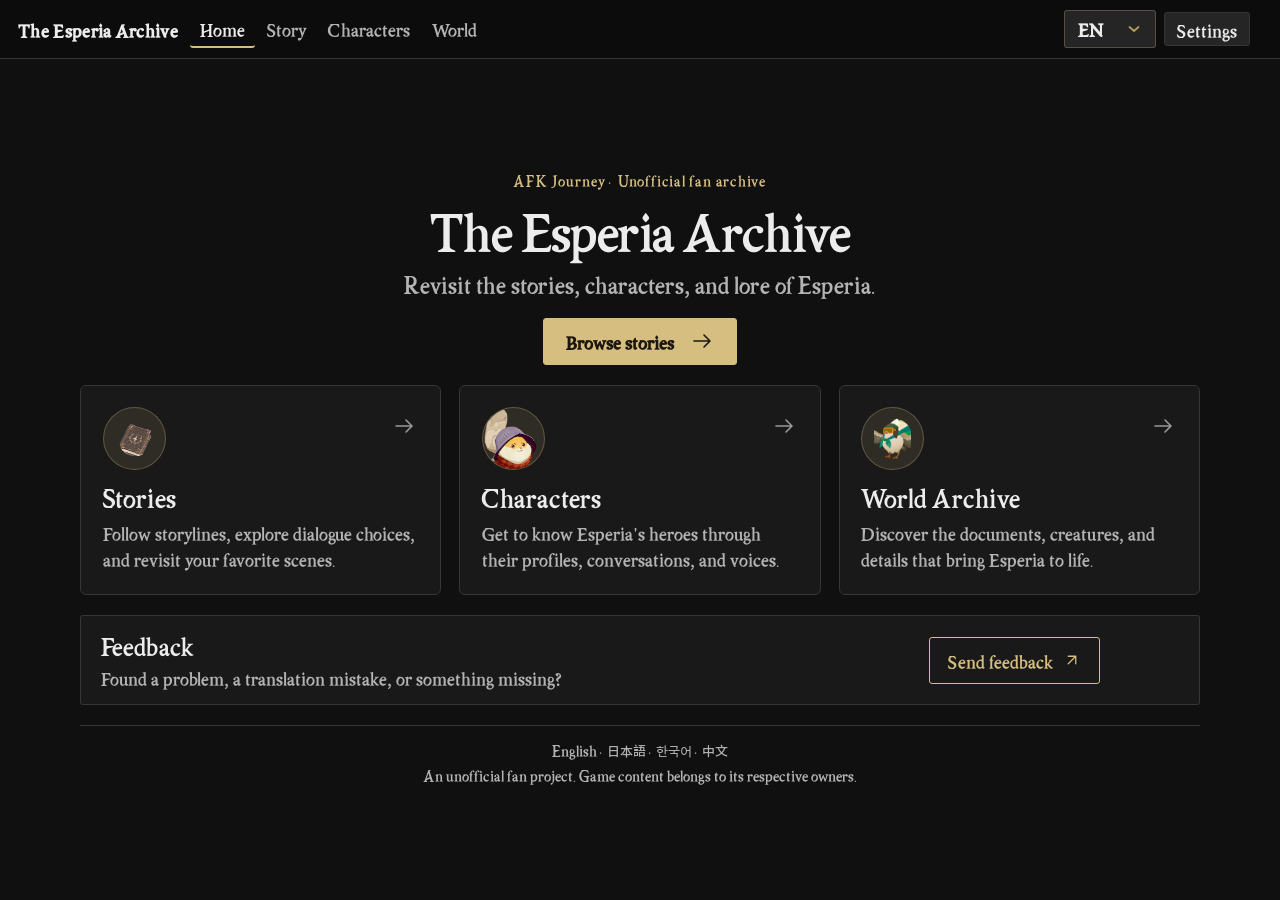
==== site/index.html @ a580f98d "Add fishing and enemy archives - Added a fishing/enemy archive. - Shortened navigation labels to Sto" ====
<!doctype html>
<html lang="en" data-reader-profile="public">
<head>
  <script src="scripts/config.js?v=177dbfee3b63b035"></script>
  <script src="scripts/reader_publication.js?v=f3c439a882556b73"></script>
  <script src="scripts/reader_theme.js?v=b99dbfb0288544d2"></script>
  <script>ReaderPublication.preloadRoute();</script>
  <meta charset="utf-8">
  <link rel="stylesheet" href="styles/reader_fonts.css?v=9004be14383b99e4">
  <link rel="stylesheet" href="styles/reader_home.css?v=b0b0de43b7b49e73">
  <meta name="viewport" content="width=device-width, initial-scale=1">
  <title>The Esperia Archive</title>
  <style>
    :root {
      --content-width: 960px;
      --dialogue-font-size: 17px;
      --reader-font-ratio: 1;
      font-family: var(--reader-font);
    }

    * {
      box-sizing: border-box;
    }

    [hidden] {
      display: none !important;
    }

    html,
    body {
      margin: 0;
      min-height: 100%;
      background:
        radial-gradient(circle at 15% 0%, rgba(91, 117, 139, 0.22), transparent 30%),
        radial-gradient(circle at 85% 18%, rgba(var(--accent-rgb), 0.13), transparent 28%),
        linear-gradient(135deg, var(--bg), var(--bg-2));
      color: var(--ink);
    }

    body {
      min-height: 100vh;
      overflow: hidden;
    }

    button,
    select,
    input,
    textarea,
    code,
    pre,
    kbd,
    samp {
      font: inherit;
    }

    button,
    select {
      min-height: 34px;
      border: 1px solid var(--line);
      border-radius: 6px;
      background-color: var(--button);
      color: var(--ink);
    }

    button {
      padding: 0 12px;
      cursor: pointer;
    }

    button:hover:not(:disabled),
    select:hover,
    button:focus-visible,
    select:focus-visible,
    input:focus-visible {
      border-color: rgba(var(--accent-rgb), 0.72);
      outline: 2px solid rgba(var(--accent-rgb), 0.2);
      outline-offset: 1px;
      background-color: var(--button-hover);
    }

    button:disabled {
      color: var(--soft);
      cursor: default;
      opacity: 0.62;
    }

    select {
      appearance: none;
      padding: 0.2em 42px 0.2em 13px;
      line-height: 1.6;
      min-width: 128px;
      border-color: rgba(var(--accent-rgb), 0.28);
      border-radius: 9px;
      background-color: var(--control);
      background-image: url("data:image/svg+xml,%3Csvg xmlns='http://www.w3.org/2000/svg' width='16' height='16' viewBox='0 0 16 16'%3E%3Cpath d='m3.5 6 4.5 4 4.5-4' fill='none' stroke='%23b69a59' stroke-width='1.8' stroke-linecap='round' stroke-linejoin='round'/%3E%3C/svg%3E");
      background-position: right 13px center;
      background-repeat: no-repeat;
      box-shadow:
        inset 0 1px 0 rgba(var(--ink-rgb), 0.05),
        0 4px 12px rgba(0, 0, 0, 0.18);
      font-weight: 600;
      cursor: pointer;
    }

    select:hover {
      border-color: rgba(var(--accent-rgb), 0.62);
      background-color: var(--control-hover);
    }

    select:focus-visible {
      border-color: var(--accent);
      background-color: var(--control-hover);
    }

    select option {
      background: var(--control);
      color: var(--ink);
    }

    .app-shell {
      height: 100vh;
      display: grid;
      grid-template-columns: minmax(0, 1fr);
      grid-template-rows: auto auto minmax(0, 1fr) auto;
      background: rgba(var(--panel-rgb), 0.22);
    }

    .topbar {
      position: sticky;
      top: 0;
      z-index: 30;
      display: grid;
      grid-template-columns: minmax(0, 1.8fr) minmax(80px, 0.6fr) max-content;
      align-items: center;
      gap: 12px;
      min-height: 56px;
      padding: 10px 18px;
      border-bottom: 1px solid var(--line);
      background: var(--shell);
      backdrop-filter: blur(14px);
    }

    .app-title {
      font-weight: 750;
      letter-spacing: 0.02em;
      white-space: nowrap;
    }

    .brand-cluster {
      display: flex;
      align-items: center;
      gap: 12px;
      min-width: 0;
      flex-wrap: wrap;
    }

    .primary-tabs {
      display: flex;
      flex-wrap: wrap;
      align-self: stretch;
      gap: 2px;
    }

    .primary-tab {
      min-height: 38px;
      padding: 0 10px;
      border: 0;
      border-bottom: 2px solid transparent;
      border-radius: 0;
      color: var(--muted);
      background: transparent;
      white-space: nowrap;
    }

    .primary-tab.active {
      border-bottom-color: var(--accent-2);
      color: var(--ink);
    }

    .story-title {
      min-width: 0;
      text-align: center;
      color: var(--muted);
      font-size: 14px;
      white-space: nowrap;
      overflow: hidden;
      text-overflow: ellipsis;
      line-height: 1.6;
      padding-block: 0.05em;
    }

    .top-actions {
      display: flex;
      justify-content: flex-end;
      align-items: center;
      gap: 8px;
      min-width: 0;
    }

    .top-actions select {
      min-width: 92px;
      min-height: 38px;
    }

    .navrow {
      position: sticky;
      top: 56px;
      z-index: 25;
      display: grid;
      grid-template-columns: 44px minmax(0, var(--content-width)) 44px;
      justify-content: center;
      gap: 10px;
      align-items: end;
      min-height: 72px;
      padding: 11px 18px 13px;
      border-bottom: 1px solid var(--line);
      background: rgba(var(--panel-rgb), 0.93);
      backdrop-filter: blur(12px);
    }

    .navrow > button { min-height: 43px; padding: 0; }

    .selector-group {
      display: grid;
      grid-template-columns: minmax(112px, 0.8fr) minmax(150px, 1fr) minmax(260px, 1.8fr);
      gap: 12px;
      min-width: 0;
    }

    .selector-shell {
      display: grid;
      gap: 6px;
      min-width: 0;
    }

    .selector-shell label {
      padding-left: 2px;
      color: var(--muted);
      font-size: 12px;
      font-weight: 750;
      text-transform: uppercase;
      letter-spacing: 0.11em;
    }

    .selector-shell select {
      width: 100%;
      min-width: 0;
      min-height: 43px;
      border-color: rgba(var(--accent-rgb), 0.34);
      background-color: var(--control);
      font-size: 15px;
    }

    .selector-shell select:hover,
    .selector-shell select:focus-visible {
      background-color: var(--control-hover);
    }

    .story-scroll {
      font-size: calc(16px * var(--reader-font-ratio));
      overflow-anchor: none;
      min-width: 0;
      overflow: auto;
      padding: 26px 18px 34px;
      scroll-behavior: smooth;
    }

    .story-reader {
      width: min(var(--content-width), 100%);
      min-width: 0;
    }

    .story-reader[aria-busy="true"] > :not(.interaction-reader-context):not(.reader-loading) {
      display: none !important;
    }

    /* Preserve layout while waiting so language changes keep their scroll position. */
    .story-scroll[data-content-state] > :not(#content-loading) {
      visibility: hidden;
      pointer-events: none;
    }

    #content-loading {
      position: fixed;
      top: 45%;
      left: 50%;
      transform: translate(-50%, -50%);
      z-index: 30;
      width: min(90vw, 480px);
      text-align: center;
    }

    .reader-load-error::before { display: none; }

    .reader-loading {
      display: flex;
      align-items: center;
      justify-content: center;
      gap: 0.75em;
      padding: 2em 1em;
      color: var(--muted);
    }

    .reader-loading::before {
      content: "";
      width: 1em;
      height: 1em;
      border: 2px solid var(--line);
      border-top-color: var(--accent);
      border-radius: 50%;
      animation: reader-loading-spin 0.8s linear infinite;
    }

    @keyframes reader-loading-spin { to { transform: rotate(360deg); } }
    @media (prefers-reduced-motion: reduce) {
      .reader-loading::before { animation: none; }
    }

    .story-content-layout {
      display: grid;
      grid-template-columns: minmax(0, var(--content-width));
      justify-content: center;
      gap: 24px;
      width: min(var(--content-width), 100%);
      margin: 0 auto;
    }

    .story-scroll:has(.story-content-layout.has-outline) {
      padding-left: 216px;
    }

    .story-outline {
      position: fixed;
      left: 12px;
      top: var(--story-outline-top, 160px);
      width: 180px;
      max-height: calc(100dvh - var(--story-outline-top, 160px) - 16px);
      overflow-y: auto;
      padding: 8px 2px 12px 0;
      z-index: 20;
    }

    .story-outline-toggle {
      display: none;
    }

    .story-outline[hidden] {
      display: none;
    }

    .story-outline-title {
      margin: 0 0 9px 13px;
      color: var(--soft);
      font-size: 11px;
      font-weight: 800;
      letter-spacing: 0.1em;
      text-transform: uppercase;
    }

    .story-outline-list {
      display: grid;
      gap: 2px;
    }

    .story-outline-link {
      position: relative;
      width: 100%;
      min-height: 34px;
      padding: 7px 8px 7px 14px;
      border: 0;
      border-radius: 5px;
      background: transparent;
      color: var(--soft);
      text-align: left;
      font-size: 13px;
      line-height: 1.35;
    }

    .story-outline-link::before {
      content: "";
      position: absolute;
      top: 6px;
      bottom: 6px;
      left: 2px;
      width: 2px;
      border-radius: 999px;
      background: rgba(var(--accent-rgb), 0.24);
    }

    .story-outline-link:hover,
    .story-outline-link:focus-visible {
      background: rgba(var(--ink-rgb), 0.055);
      color: var(--ink);
    }

    .story-outline-link.active {
      background: rgba(var(--accent-rgb), 0.09);
      color: var(--accent);
    }

    .story-outline-link.active::before {
      width: 3px;
      background: var(--accent);
    }

    .mystical-browser {
      width: min(1120px, 100%);
      margin: 0 auto;
    }

    .archive-browser {
      width: min(1180px, 100%);
      min-width: 0;
      margin: 0 auto;
    }

    .archive-header {
      display: grid;
      gap: 8px;
      padding: 8px 0 20px;
      border-bottom: 1px solid var(--line);
    }

    .archive-header-row {
      display: flex;
      align-items: end;
      justify-content: space-between;
      gap: 18px;
    }

    .archive-heading {
      margin: 0;
      font-size: calc(34px * var(--reader-font-ratio));
      line-height: 1.15;
    }

    .archive-kind-tabs {
      display: inline-flex;
      gap: 3px;
      padding: 3px;
      border: 1px solid var(--line);
      border-radius: 6px;
      background: rgba(var(--panel-rgb), 0.34);
    }

    .archive-kind-tab {
      min-height: 36px;
      padding: 0 14px;
      border: 0;
      color: var(--muted);
      background: transparent;
    }

    .archive-kind-tab.active {
      color: var(--ink);
      background: rgba(var(--accent-rgb), 0.15);
      box-shadow: inset 0 0 0 1px rgba(var(--accent-rgb), 0.32);
    }

    .archive-toolbar {
      display: flex;
      align-items: center;
      justify-content: space-between;
      gap: 14px;
      padding: 18px 0;
    }

    .archive-search {
      width: min(480px, 100%);
      min-height: 42px;
      padding: 8px 12px;
      border: 1px solid var(--line);
      border-radius: 6px;
      color: var(--ink);
      background: rgba(var(--ink-rgb), 0.07);
    }

    .archive-count {
      color: var(--soft);
      font-size: calc(13px * var(--reader-font-ratio));
      white-space: nowrap;
    }

    .archive-item-categories {
      width: 100%;
      min-width: 0;
      max-width: 100%;
      display: flex;
      gap: 6px;
      margin: -4px 0 18px;
      padding-bottom: 4px;
      overflow-x: auto;
      scrollbar-width: thin;
    }

    .archive-item-categories[hidden] {
      display: none;
    }

    .archive-item-category {
      flex: 0 0 auto;
      min-height: 38px;
      padding: 0 13px;
      border-color: rgba(var(--ink-rgb), 0.1);
      color: var(--muted);
      background: rgba(var(--ink-rgb), 0.035);
      white-space: nowrap;
    }

    .archive-item-category:hover,
    .archive-item-category:focus-visible {
      border-color: rgba(var(--accent-rgb), 0.38);
    }

    .archive-item-category.active {
      border-color: rgba(var(--accent-rgb), 0.6);
      color: var(--ink);
      background: rgba(var(--accent-rgb), 0.14);
    }

    .archive-layout {
      display: grid;
      grid-template-columns: minmax(270px, 340px) minmax(0, 1fr);
      gap: 28px;
      align-items: start;
      min-height: 520px;
    }

    .archive-list {
      display: grid;
      gap: 6px;
      max-height: calc(100vh - 260px);
      padding-right: 8px;
      overflow: auto;
      scrollbar-gutter: stable;
    }

    .archive-list-empty,
    .archive-detail-empty {
      padding: 30px 18px;
      color: var(--muted);
      text-align: center;
      border: 1px dashed var(--line);
      border-radius: 6px;
    }

    .archive-entry {
      display: grid;
      grid-template-columns: minmax(0, 1fr) auto;
      gap: 6px 10px;
      align-items: center;
      width: 100%;
      min-height: 60px;
      padding: 10px 12px;
      text-align: left;
      border-color: transparent;
      background: rgba(var(--ink-rgb), 0.045);
    }

    .archive-entry.with-thumbnail {
      grid-template-columns: 52px minmax(0, 1fr) auto;
    }

    .archive-entry:hover,
    .archive-entry:focus-visible {
      border-color: rgba(var(--accent-rgb), 0.38);
      background: rgba(var(--ink-rgb), 0.085);
    }

    .archive-entry.active {
      border-color: rgba(var(--accent-rgb), 0.58);
      background: rgba(var(--accent-rgb), 0.12);
    }

    .archive-entry-thumbnail {
      grid-row: 1 / span 2;
      width: 52px;
      height: 44px;
      object-fit: contain;
    }

    .archive-mail-thumbnail {
      height: 52px;
    }

    .archive-mail-avatar {
      display: block;
      overflow: hidden;
      border: 1px solid var(--line);
      border-radius: 50%;
      background: #8e7c87;
    }

    .archive-mail-avatar-image {
      display: block;
      width: 100%;
      height: 100%;
      object-fit: cover;
      object-position: center 50%;
      transform: scale(1.55);
      transform-origin: center;
    }

    .archive-entry-title {
      min-width: 0;
      overflow: hidden;
      color: var(--ink);
      font-size: calc(14px * var(--reader-font-ratio));
      font-weight: 750;
      text-overflow: ellipsis;
      white-space: nowrap;
      line-height: 1.6;
      padding-block: 0.05em;
    }

    .archive-entry-preview {
      min-width: 0;
      overflow: hidden;
      color: var(--muted);
      font-size: calc(12px * var(--reader-font-ratio));
      text-overflow: ellipsis;
      white-space: nowrap;
      line-height: 1.6;
      padding-block: 0.05em;
    }

    .archive-entry-preview :is(.text-align-left, .text-align-center, .text-align-right) {
      display: inline;
    }

    .archive-entry-meta {
      grid-column: -2;
      grid-row: 1 / span 2;
      color: var(--soft);
      font-family: var(--reader-font);
      font-size: calc(11px * var(--reader-font-ratio));
    }

    .archive-detail {
      min-width: 0;
      padding: 2px 0 40px 28px;
      border-left: 1px solid var(--line);
    }

    .archive-detail-kicker {
      margin-bottom: 8px;
      color: var(--accent-2);
      font-size: calc(12px * var(--reader-font-ratio));
      font-weight: 800;
      text-transform: uppercase;
    }

    .archive-mail-header {
      display: flex;
      align-items: center;
      gap: 18px;
      margin-bottom: 20px;
    }

    .archive-mail-header-text {
      min-width: 0;
    }

    .archive-mail-portrait {
      flex: 0 0 auto;
      width: 88px;
      height: 88px;
    }

    .archive-mail-sender-icon .archive-mail-avatar-image {
      object-position: center 45%;
      transform: scale(1.2);
    }

    .archive-detail-title {
      margin: 0;
      color: var(--ink);
      font-size: calc(28px * var(--reader-font-ratio));
      line-height: 1.2;
    }

    .archive-detail-subtitle {
      margin-top: 8px;
      color: var(--soft);
      font-size: calc(13px * var(--reader-font-ratio));
    }

    .archive-detail-image {
      display: block;
      width: min(640px, 100%);
      max-height: 520px;
      margin: 26px auto;
      object-fit: contain;
    }

    .archive-item-image {
      width: auto;
      max-width: min(480px, 100%);
      max-height: 440px;
    }

    .archive-detail-content {
      margin-top: 24px;
      color: var(--ink);
      font-size: var(--dialogue-font-size);
      line-height: 1.65;
      white-space: pre-wrap;
    }

    .archive-item-comment {
      margin-top: 16px;
      color: var(--muted);
      font-size: calc(var(--dialogue-font-size) * 0.88);
      font-style: italic;
      line-height: 1.6;
      white-space: pre-wrap;
    }

    .archive-item-story {
      margin-top: 30px;
      padding-top: 22px;
      border-top: 1px solid var(--line);
    }

    .archive-item-story h3 {
      margin: 0 0 12px;
      color: var(--accent-2);
      font-size: calc(15px * var(--reader-font-ratio));
    }

    .archive-item-story .archive-detail-content {
      margin-top: 0;
    }

    .archive-variant {
      margin-top: 22px;
      padding-left: 14px;
      border-left: 2px solid rgba(var(--accent-rgb), 0.42);
    }

    .archive-variant-label {
      margin-bottom: 7px;
      color: var(--accent-2);
      font-size: calc(12px * var(--reader-font-ratio));
      font-weight: 800;
    }

    .archive-related {
      margin-top: 34px;
      padding-top: 20px;
      border-top: 1px solid var(--line);
    }

    .archive-related-title {
      margin: 0 0 12px;
      font-size: calc(16px * var(--reader-font-ratio));
    }

    .archive-related-list {
      display: grid;
      gap: 7px;
    }

    .archive-related-link {
      min-height: 38px;
      padding: 8px 10px;
      text-align: left;
      color: var(--ink);
      background: rgba(var(--ink-rgb), 0.05);
    }

    .archive-debug-meta {
      margin-top: 20px;
      color: var(--soft);
      font-family: var(--reader-font);
      font-size: 12px;
      line-height: 1.6;
      white-space: pre-wrap;
    }

    .mystical-header {
      display: grid;
      gap: 8px;
      padding: 8px 0 24px;
      border-bottom: 1px solid var(--line);
    }

    .mystical-kicker {
      color: var(--accent-2);
      font-size: calc(12px * var(--reader-font-ratio));
      font-weight: 800;
      letter-spacing: 0.1em;
      text-transform: uppercase;
    }

    .mystical-heading {
      margin: 0;
      font-size: calc(34px * var(--reader-font-ratio));
      line-height: 1.15;
    }

    .mystical-description {
      max-width: 72ch;
      color: var(--muted);
      font-size: calc(16px * var(--reader-font-ratio));
      line-height: 1.55;
      white-space: pre-wrap;
    }

    .character-toolbar {
      display: flex;
      align-items: center;
      justify-content: space-between;
      gap: 14px;
      padding: 20px 0;
    }

    .character-search {
      width: min(420px, 100%);
      min-height: 42px;
      padding: 8px 12px;
      border: 1px solid var(--line);
      border-radius: 6px;
      background: rgba(var(--ink-rgb), 0.07);
      color: var(--ink);
    }

    .character-count {
      color: var(--soft);
      font-size: calc(13px * var(--reader-font-ratio));
      white-space: nowrap;
    }

    .character-grid {
      display: grid;
      grid-template-columns: repeat(auto-fill, minmax(170px, 1fr));
      gap: 12px;
      padding-bottom: 30px;
    }

    .character-faction-heading {
      color: var(--ink);
      font-size: calc(23px * var(--reader-font-ratio));
      font-weight: 700;
      display: flex;
      align-items: center;
      gap: 8px;
      grid-column: 1 / -1;
      margin: 18px 0 2px;
      padding-bottom: 8px;
      border-bottom: 1px solid var(--line);
      letter-spacing: 0;
      text-transform: none;
    }

    .character-faction-icon {
      width: 28px;
      height: 28px;
      flex: 0 0 28px;
      object-fit: contain;
    }

    .character-faction-heading:first-child {
      margin-top: 0;
    }

    .character-card {
      display: grid;
      grid-template-columns: 48px minmax(0, 1fr);
      gap: 12px;
      align-items: center;
      min-height: 78px;
      height: auto;
      padding: 13px;
      text-align: left;
      border-radius: 6px;
      background: rgba(var(--ink-rgb), 0.055);
    }

    .character-card-details {
      min-width: 0;
    }

    .character-initial {
      position: relative;
      display: grid;
      place-items: center;
      width: 48px;
      height: 48px;
      border: 1px solid color-mix(in srgb, var(--character-color) 68%, white 8%);
      border-radius: 50%;
      overflow: hidden;
      color: var(--ink);
      background: color-mix(in srgb, var(--character-color) 42%, var(--panel-strong));
      font-size: calc(20px * var(--reader-font-ratio));
      font-weight: 850;
    }

    .character-initial img,
    .character-initial .character-initial-fallback {
      position: absolute;
      inset: 0;
      width: 100%;
      height: 100%;
    }

    .character-initial img {
      z-index: 1;
      display: block;
      object-fit: cover;
      object-position: center 20%;
    }

    .character-initial .character-initial-fallback {
      display: grid;
      place-items: center;
    }

    .character-name {
      display: block;
      color: var(--ink);
      font-size: calc(15px * var(--reader-font-ratio));
      font-weight: 800;
      line-height: 1.2;
      overflow-wrap: anywhere;
      white-space: nowrap;
    }

    .character-interaction-count {
      display: block;
      margin-top: 4px;
      color: var(--soft);
      font-size: calc(12px * var(--reader-font-ratio));
    }

    .character-profile {
      padding-bottom: 34px;
    }

    .profile-back,
    .interaction-back {
      width: fit-content;
      margin-bottom: 18px;
    }

    .profile-hero {
      display: grid;
      grid-template-columns: minmax(0, 1fr) minmax(180px, 34%);
      gap: 28px;
      align-items: end;
      padding: 8px 0 24px;
      border-bottom: 1px solid var(--line);
    }

    .profile-identity {
      display: grid;
      grid-template-columns: 82px minmax(0, 1fr);
      gap: 18px;
      align-items: center;
      min-width: 0;
    }

    .profile-identity > div {
      min-width: 0;
    }

    .profile-identity .character-initial {
      width: 82px;
      height: 82px;
      font-size: calc(30px * var(--reader-font-ratio));
    }

    .profile-name {
      margin: 0;
      font-size: calc(34px * var(--reader-font-ratio));
      line-height: 1.1;
    }

    .profile-description {
      margin-top: 10px;
      color: var(--muted);
      line-height: 1.6;
      white-space: pre-wrap;
    }

    .profile-availability {
      margin-top: 12px;
      padding-left: 11px;
      border-left: 2px solid rgba(var(--accent-rgb), 0.55);
      color: var(--soft);
      font-size: calc(13px * var(--reader-font-ratio));
      line-height: 1.5;
      overflow-wrap: anywhere;
    }

    .profile-artwork {
      min-height: 160px;
      max-height: 380px;
      margin: 0;
      overflow: hidden;
    }

    .profile-artwork img {
      display: block;
      width: 100%;
      height: 100%;
      max-height: 380px;
      object-fit: contain;
      object-position: center bottom;
    }

    .profile-tabs {
      display: flex;
      gap: 6px;
      margin: 0 0 24px;
      padding: 10px 0 0;
      border-bottom: 1px solid var(--line);
    }

    .profile-tab {
      min-width: 132px;
      min-height: 46px;
      padding: 0 18px;
      border: 0;
      border-bottom: 3px solid transparent;
      border-radius: 7px 7px 0 0;
      color: var(--muted);
      background: transparent;
      font-weight: 760;
    }

    .profile-tab:hover:not(:disabled),
    .profile-tab:focus-visible {
      color: var(--ink);
      background: rgba(var(--ink-rgb), 0.055);
    }

    .profile-tab.active {
      border-bottom-color: var(--accent-2);
      color: var(--ink);
      background: linear-gradient(180deg, transparent, rgba(var(--accent-rgb), 0.09));
    }

    .profile-tab-panel {
      min-height: 180px;
    }

    .combat-overview {
      display: grid;
      gap: 24px;
    }

    .combat-heading-row {
      display: flex;
      align-items: baseline;
      justify-content: space-between;
      gap: 16px;
      margin-top: 26px;
    }

    .combat-heading-row .profile-section-title {
      margin: 0;
    }

    .combat-provenance {
      color: var(--soft);
      font-size: calc(12px * var(--reader-font-ratio));
    }

    .app-shell:not(.show-debug) .combat-debug-only {
      display: none;
    }

    .combat-stat-grid,
    .combat-coefficient-grid {
      display: grid;
      grid-template-columns: repeat(auto-fit, minmax(145px, 1fr));
      gap: 10px;
    }

    .combat-stat {
      display: grid;
      gap: 4px;
      min-width: 0;
      min-height: 78px;
      overflow: hidden;
      padding: 13px 15px;
      border: 1px solid var(--line);
      border-radius: 7px;
      background: rgba(var(--ink-rgb), 0.045);
    }

    .combat-stat-label {
      color: var(--soft);
      font-size: calc(12px * var(--reader-font-ratio));
      font-weight: 760;
      letter-spacing: 0.05em;
      text-transform: uppercase;
    }

    .combat-stat-value {
      min-width: 0;
      color: var(--ink);
      font-size: calc(clamp(15px, 1.5vw, 20px) * var(--reader-font-ratio));
      font-weight: 800;
      font-variant-numeric: tabular-nums;
      overflow-wrap: anywhere;
    }

    .combat-note,
    .combat-empty {
      padding: 15px 17px;
      border: 1px solid rgba(var(--accent-rgb), 0.22);
      border-radius: 7px;
      color: var(--muted);
      background: rgba(var(--accent-rgb), 0.055);
      line-height: 1.55;
    }

    .combat-empty {
      margin-top: 28px;
      text-align: center;
    }

    .base-stat-calculator {
      overflow: hidden;
      border: 1px solid rgba(var(--accent-rgb), 0.26);
      border-radius: 10px;
      background:
        radial-gradient(circle at 8% 0%, rgba(var(--accent-rgb), 0.1), transparent 38%),
        rgba(var(--ink-rgb), 0.045);
    }

    .base-stat-controls {
      display: grid;
      grid-template-columns: minmax(170px, 1fr) minmax(105px, 0.55fr) minmax(105px, 0.55fr);
      gap: 12px;
      padding: 18px 18px 14px;
      border-bottom: 1px solid var(--line);
    }

    .base-stat-control {
      display: grid;
      gap: 6px;
    }

    .base-stat-control input[type="checkbox"] {
      width: 20px; height: 20px; margin: 8px 0; accent-color: var(--accent);
    }
    .battle-update-scroll { overflow-x: auto; }
    .battle-update-table { width: 100%; min-width: 520px; border-collapse: collapse; font-size: calc(12px * var(--reader-font-ratio)); }
    .battle-update-table th, .battle-update-table td {
      padding: 8px; border-bottom: 1px solid var(--line); text-align: left;
      vertical-align: top; overflow-wrap: anywhere;
    }

    .base-stat-control label {
      color: var(--soft);
      font-size: 11px;
      font-weight: 760;
      letter-spacing: 0.06em;
      text-transform: uppercase;
    }

    .base-stat-control select,
    .base-stat-control input[type="number"] {
      min-height: 40px;
      padding: 0 11px;
      border: 1px solid rgba(var(--accent-rgb), 0.28);
      border-radius: 7px;
      color: var(--ink);
      background: var(--control);
      font: inherit;
      font-weight: 760;
    }

    .base-stat-slider {
      grid-column: 1 / -1;
    }

    .base-stat-slider input {
      width: 100%;
      accent-color: var(--accent);
    }

    .base-stat-presets {
      display: flex;
      flex-wrap: wrap;
      gap: 7px;
      padding: 12px 18px 0;
    }

    .base-stat-preset {
      padding: 6px 10px;
      border: 1px solid rgba(var(--accent-rgb), 0.22);
      border-radius: 999px;
      color: var(--muted);
      background: rgba(var(--accent-rgb), 0.055);
      font: inherit;
      font-size: 12px;
      font-weight: 760;
      cursor: pointer;
    }

    .base-stat-preset:hover:not(:disabled) {
      color: var(--ink);
      border-color: rgba(var(--accent-rgb), 0.5);
    }

    .base-stat-preset:disabled {
      opacity: 0.32;
      cursor: default;
    }

    .base-stat-results {
      display: grid;
      gap: 14px;
      padding: 16px 18px 18px;
    }

    .base-stat-context {
      color: var(--accent);
      font-size: calc(12px * var(--reader-font-ratio));
      font-weight: 800;
      letter-spacing: 0.05em;
      text-transform: uppercase;
    }

    .skill-list {
      display: grid;
      gap: 14px;
    }

    .skill-card {
      overflow: hidden;
      border: 1px solid var(--line);
      border-radius: 9px;
      background: rgba(var(--ink-rgb), 0.045);
      box-shadow: inset 0 1px 0 rgba(var(--ink-rgb), 0.025);
    }

    .skill-card-header {
      display: grid;
      grid-template-columns: 66px minmax(0, 1fr);
      gap: 15px;
      align-items: center;
      padding: 17px 18px 13px;
    }

    .skill-icon,
    .skill-icon-fallback {
      width: 66px;
      height: 66px;
      border: 1px solid rgba(var(--accent-rgb), 0.34);
      border-radius: 12px;
      background: rgba(var(--accent-rgb), 0.08);
    }

    .skill-icon {
      display: block;
      object-fit: cover;
    }

    .skill-icon-fallback {
      display: grid;
      place-items: center;
      color: var(--accent-2);
      font-size: calc(24px * var(--reader-font-ratio));
      font-weight: 850;
    }

    .skill-name {
      margin: 0;
      font-size: calc(20px * var(--reader-font-ratio));
      line-height: 1.2;
    }

    .skill-category {
      margin-top: 5px;
      color: var(--accent);
      font-size: calc(12px * var(--reader-font-ratio));
      font-weight: 800;
      letter-spacing: 0.06em;
      text-transform: uppercase;
    }

    .skill-body {
      display: grid;
      gap: 12px;
      padding: 0 18px 17px;
    }

    .skill-description,
    .skill-upgrade-description {
      margin: 0;
      color: var(--ink);
      line-height: 1.6;
      white-space: pre-wrap;
    }

    .skill-tooltip-term {
      color: var(--success);
      cursor: help;
      border-bottom: 1px dotted rgba(148, 214, 176, 0.55);
    }

    .skill-power-term {
      color: var(--skill-power);
      font-weight: 750;
      cursor: help;
      border-bottom: 1px dotted currentColor;
    }

    .skill-tooltip-term:focus-visible {
      outline: 2px solid var(--accent);
      outline-offset: 3px;
      border-radius: 3px;
    }

    .skill-power-tooltip {
      position: fixed;
      z-index: 100;
      max-width: min(340px, calc(100vw - 24px));
      padding: 10px 12px;
      border: 1px solid rgba(141, 194, 255, 0.5);
      border-radius: 8px;
      color: var(--ink);
      background: var(--panel);
      box-shadow: 0 8px 24px rgba(0, 0, 0, 0.35);
      font-size: calc(13px * var(--reader-font-ratio));
      line-height: 1.5;
      pointer-events: none;
    }

    .skill-tooltip-title {
      margin-bottom: 5px;
      font-weight: 750;
    }

    .skill-tooltip-image {
      display: block;
      width: 100%;
      max-height: 250px;
      object-fit: contain;
      margin-top: 8px;
      border-radius: 4px;
    }

    .skill-meta {
      display: flex;
      flex-wrap: wrap;
      gap: 7px;
    }

    .skill-meta span {
      padding: 4px 8px;
      border: 1px solid rgba(var(--accent-rgb), 0.2);
      border-radius: 999px;
      color: var(--muted);
      background: rgba(var(--accent-rgb), 0.055);
      font-size: calc(12px * var(--reader-font-ratio));
    }

    .skill-upgrades {
      border-top: 1px solid var(--line);
    }

    .skill-upgrades summary {
      padding: 12px 18px;
      color: var(--accent-2);
      font-size: calc(13px * var(--reader-font-ratio));
      font-weight: 780;
      cursor: pointer;
    }

    .skill-upgrade-list {
      display: grid;
      padding: 0 18px 15px;
    }

    .skill-upgrade {
      display: grid;
      grid-template-columns: minmax(90px, 130px) minmax(0, 1fr);
      gap: 14px;
      padding: 11px 0;
      border-top: 1px solid rgba(var(--ink-rgb), 0.08);
    }

    .skill-upgrade-label {
      color: var(--accent);
      font-size: calc(13px * var(--reader-font-ratio));
      font-weight: 800;
    }

    .exclusive-equipment-card {
      overflow: hidden;
      border: 1px solid rgba(var(--accent-rgb), 0.28);
      border-radius: 10px;
      background:
        radial-gradient(circle at 8% 0%, rgba(var(--accent-rgb), 0.12), transparent 36%),
        rgba(var(--ink-rgb), 0.045);
      box-shadow: inset 0 1px 0 rgba(var(--ink-rgb), 0.035);
    }

    .exclusive-equipment-header {
      display: grid;
      grid-template-columns: 92px minmax(0, 1fr) auto;
      gap: 18px;
      align-items: center;
      padding: 20px;
      border-bottom: 1px solid var(--line);
    }

    .exclusive-equipment-icon,
    .exclusive-equipment-icon-fallback {
      width: 92px;
      height: 92px;
      border: 1px solid rgba(var(--accent-rgb), 0.42);
      border-radius: 16px;
      background: rgba(var(--accent-rgb), 0.09);
    }

    .exclusive-equipment-icon {
      display: block;
      object-fit: contain;
    }

    .exclusive-equipment-icon-fallback {
      display: grid;
      place-items: center;
      color: var(--accent-2);
      font-size: calc(30px * var(--reader-font-ratio));
      font-weight: 850;
    }

    .exclusive-equipment-kicker {
      color: var(--accent);
      font-size: calc(11px * var(--reader-font-ratio));
      font-weight: 820;
      letter-spacing: 0.1em;
      text-transform: uppercase;
    }

    .exclusive-equipment-name {
      margin: 5px 0 0;
      font-size: calc(24px * var(--reader-font-ratio));
      line-height: 1.2;
    }

    .exclusive-level-control {
      display: grid;
      gap: 6px;
      min-width: 116px;
    }

    .exclusive-level-control label {
      color: var(--soft);
      font-size: 11px;
      font-weight: 760;
      letter-spacing: 0.06em;
      text-transform: uppercase;
    }

    .exclusive-level-control select {
      min-height: 40px;
      padding: 0.2em 34px 0.2em 12px;
      border: 1px solid rgba(var(--accent-rgb), 0.32);
      border-radius: 7px;
      color: var(--ink);
      background: var(--control);
      font: inherit;
      font-weight: 780;
    }

    .exclusive-equipment-body {
      display: grid;
      gap: 16px;
      padding: 18px 20px 20px;
    }

    .exclusive-level-summary {
      display: flex;
      align-items: baseline;
      justify-content: space-between;
      gap: 14px;
      color: var(--muted);
      font-size: calc(13px * var(--reader-font-ratio));
    }

    .exclusive-level-summary strong {
      color: var(--ink);
      font-size: calc(16px * var(--reader-font-ratio));
    }

    .exclusive-milestones {
      display: flex;
      flex-wrap: wrap;
      gap: 8px;
    }

    .exclusive-milestone {
      padding: 7px 10px;
      border: 1px solid rgba(var(--accent-rgb), 0.21);
      border-radius: 999px;
      color: var(--muted);
      background: rgba(var(--accent-rgb), 0.055);
      font-size: calc(12px * var(--reader-font-ratio));
    }

    .exclusive-milestone strong {
      color: var(--accent);
    }

    .profile-section {
      margin-top: 28px;
    }

    .profile-section-title,
    .interaction-section-title {
      margin: 28px 0 14px;
      font-size: calc(19px * var(--reader-font-ratio));
    }

    .profile-section .profile-section-title {
      margin-top: 0;
    }

    .profile-line-list,
    .idle-dialogue-list,
    .affinity-tale-list,
    .voice-line-list {
      display: grid;
    }

    .voice-line {
      display: grid;
      grid-template-columns: 34px minmax(7.5em, 10.625em) minmax(0, 1fr);
      grid-auto-columns: max-content;
      gap: 14px;
      align-items: center;
      padding: 12px 2px;
      border-bottom: 1px solid var(--line);
      line-height: 1.5;
    }

    .voice-play-button,
    .voice-play-placeholder {
      width: 32px;
      height: 32px;
    }

    .voice-play-button {
      position: relative;
      display: grid;
      place-items: center;
      padding: 0;
      border: 1px solid rgba(var(--accent-rgb), 0.34);
      border-radius: 50%;
      color: var(--accent);
      background: rgba(var(--accent-rgb), 0.08);
    }

    .voice-play-button::before {
      content: "";
      width: 0;
      height: 0;
      margin-left: 2px;
      border-top: 6px solid transparent;
      border-bottom: 6px solid transparent;
      border-left: 9px solid currentColor;
    }

    .voice-play-button:hover,
    .voice-play-button:focus-visible,
    .voice-play-button.playing {
      border-color: var(--accent);
      color: var(--ink);
      background: rgba(var(--accent-rgb), 0.18);
    }

    .voice-play-button.playing::before {
      width: 11px;
      height: 12px;
      margin-left: 0;
      border: 0;
      background: linear-gradient(
        to right,
        currentColor 0 3px,
        transparent 3px 8px,
        currentColor 8px 11px
      );
    }

    .voice-line-label {
      color: var(--accent);
      font-size: calc(13px * var(--reader-font-ratio));
      font-weight: 850;
      text-transform: uppercase;
    }

    .voice-line-text {
      color: var(--ink);
    }

    .voice-fallback-badge {
      margin-inline-start: 0.7em;
      color: var(--muted);
      font-size: calc(11px * var(--reader-font-ratio));
      font-weight: 800;
    }

    .voice-line > .voice-fallback-badge {
      grid-column: 4;
      grid-row: 1;
      justify-self: end;
      margin: 0;
      max-width: 12em;
      text-align: right;
      font-weight: 400;
    }

    .idle-dialogue-list {
      gap: 10px;
    }

    .idle-dialogue-item {
      display: grid;
      gap: 8px;
      padding: 14px 16px;
      border: 1px solid var(--line);
      border-radius: 6px;
      background: rgba(var(--ink-rgb), 0.045);
    }

    .idle-dialogue-line {
      margin: 0;
      color: var(--muted);
      font-size: calc(17px * var(--reader-font-ratio));
      line-height: 1.5;
    }

    .profile-quote {
      margin: 0;
      padding: 12px 2px;
      border-bottom: 1px solid var(--line);
      color: var(--ink);
      font-size: calc(17px * var(--reader-font-ratio));
      line-height: 1.5;
    }

    .profile-quote::before {
      content: "\201C";
      margin-inline-end: 0.35em;
      color: var(--accent-2);
    }

    .affinity-tale {
      display: grid;
      grid-template-columns: 1.5em minmax(0, 1fr);
      gap: 0.5em;
      padding: 13px 2px;
      border-bottom: 1px solid var(--line);
      color: var(--muted);
      line-height: 1.55;
    }

    .affinity-tale-number {
      color: var(--accent);
      font-weight: 850;
      font-variant-numeric: tabular-nums;
    }

    .skin-list {
      display: grid;
      grid-template-columns: repeat(auto-fit, minmax(240px, 1fr));
      gap: 14px;
    }

    .skin-card {
      display: grid;
      grid-template-rows: minmax(250px, 330px) auto;
      overflow: hidden;
      border: 1px solid var(--line);
      border-radius: 9px;
      background:
        radial-gradient(circle at 50% 16%, rgba(var(--accent-rgb), 0.12), transparent 45%),
        rgba(var(--ink-rgb), 0.045);
    }

    .skin-art {
      display: grid;
      place-items: end center;
      min-height: 250px;
      overflow: hidden;
      border-bottom: 1px solid var(--line);
      background: linear-gradient(180deg, rgba(var(--panel-rgb), 0.2), rgba(var(--panel-rgb), 0.68));
    }

    .skin-art img {
      display: block;
      width: 100%;
      height: 100%;
      max-height: 330px;
      object-fit: contain;
      object-position: center bottom;
    }

    .skin-art-fallback {
      align-self: center;
      color: var(--soft);
      font-size: calc(13px * var(--reader-font-ratio));
    }

    .skin-card-body {
      display: grid;
      gap: 8px;
      padding: 15px 17px 17px;
    }

    .skin-card-meta {
      display: flex;
      flex-wrap: wrap;
      gap: 7px;
      align-items: center;
    }

    .skin-kind,
    .skin-quality {
      color: var(--accent);
      font-size: calc(11px * var(--reader-font-ratio));
      font-weight: 820;
      letter-spacing: 0.08em;
      text-transform: uppercase;
    }

    .skin-quality {
      color: var(--accent-2);
    }

    .skin-name {
      margin: 0;
      font-size: calc(20px * var(--reader-font-ratio));
      line-height: 1.2;
    }

    .skin-description,
    .skin-acquisition {
      margin: 0;
      color: var(--muted);
      line-height: 1.55;
    }

    .skin-acquisition {
      padding-top: 8px;
      border-top: 1px solid rgba(var(--ink-rgb), 0.08);
      color: var(--soft);
      font-size: calc(12px * var(--reader-font-ratio));
    }

    .interaction-list {
      display: grid;
      gap: 10px;
    }

    .heart-to-heart-groups {
      display: grid;
      gap: 26px;
    }

    .interaction-season {
      display: grid;
      gap: 12px;
    }

    .interaction-season-heading {
      display: flex;
      align-items: baseline;
      gap: 9px;
      margin: 0;
      color: var(--ink);
      font-size: calc(17px * var(--reader-font-ratio));
    }

    .interaction-season-number {
      color: var(--accent-2);
      font-size: calc(12px * var(--reader-font-ratio));
      font-weight: 850;
      letter-spacing: 0.08em;
      text-transform: uppercase;
    }

    .interaction-item {
      display: grid;
      gap: 7px;
      width: 100%;
      min-height: 76px;
      height: auto;
      padding: 14px 16px;
      text-align: left;
      border-radius: 6px;
      background: rgba(var(--ink-rgb), 0.055);
    }

    .interaction-title {
      color: var(--accent);
      font-weight: 800;
    }

    .interaction-preview {
      color: var(--muted);
      line-height: 1.45;
    }

    .interaction-reader-context {
      display: flex;
      flex-wrap: wrap;
      align-items: center;
      gap: 12px;
      margin-bottom: 8px;
      color: var(--muted);
      font-size: calc(13px * var(--reader-font-ratio));
    }

    .interaction-reader-context > .interaction-back {
      max-width: 100%;
      margin-bottom: 0;
    }

    #interaction-context-title {
      min-width: 0;
      overflow-wrap: anywhere;
    }

    .story-header {
      display: grid;
      gap: 8px;
      margin-bottom: 22px;
      padding: 18px 0;
      border-bottom: 1px solid var(--line);
    }

    .asset-label {
      color: var(--accent);
      font-size: calc(13px * var(--reader-font-ratio));
      text-transform: uppercase;
      letter-spacing: 0.08em;
    }

    .story-heading {
      margin: 0;
      font-size: calc(28px * var(--reader-font-ratio));
      line-height: 1.15;
      font-weight: 760;
    }

    .story-subtitle {
      color: var(--muted);
      line-height: 1.45;
      max-width: 74ch;
    }

    .story-overview {
      display: grid;
      gap: 14px;
      margin: 10px 0 8px;
      padding: 20px 22px;
      border: 1px solid rgba(var(--accent-rgb), 0.22);
      border-radius: 8px;
      background:
        linear-gradient(135deg, rgba(var(--accent-rgb), 0.08), transparent 46%),
        rgba(var(--panel-rgb), 0.7);
      box-shadow: inset 0 1px 0 rgba(var(--ink-rgb), 0.06);
    }

    .overview-topline {
      display: flex;
      align-items: center;
      justify-content: space-between;
      gap: 14px;
      color: var(--soft);
      font-size: calc(12px * var(--reader-font-ratio));
      letter-spacing: 0.1em;
      text-transform: uppercase;
    }

    .overview-chapter {
      color: var(--accent-2);
      font-weight: 800;
    }

    .overview-position {
      color: var(--muted);
      white-space: nowrap;
    }

    .overview-arc {
      display: flex;
      align-items: center;
      gap: 14px;
      color: var(--success);
      font-size: calc(22px * var(--reader-font-ratio));
      font-weight: 800;
      line-height: 1.2;
    }

    .overview-arc::before,
    .overview-arc::after {
      content: "";
      height: 1px;
      flex: 1 1 40px;
      background: rgba(var(--ink-rgb), 0.18);
    }

    .overview-entry {
      display: grid;
      grid-template-columns: auto minmax(0, 1fr);
      gap: 12px;
      align-items: start;
    }

    .overview-marker {
      width: 9px;
      height: 9px;
      margin-top: 9px;
      transform: rotate(45deg);
      background: var(--accent-2);
      box-shadow: 0 0 0 4px rgba(var(--accent-rgb), 0.1);
    }

    .overview-title {
      color: var(--ink);
      font-size: calc(26px * var(--reader-font-ratio));
      font-weight: 820;
      line-height: 1.18;
      overflow-wrap: anywhere;
    }

    .overview-summary {
      margin-top: 6px;
      color: var(--muted);
      font-size: calc(16px * var(--reader-font-ratio));
      line-height: 1.55;
      white-space: pre-wrap;
    }

    .overview-summary.empty {
      color: var(--soft);
      font-style: italic;
    }

    .overview-meta {
      display: flex;
      flex-wrap: wrap;
      gap: 7px;
      color: var(--soft);
      font-size: calc(12px * var(--reader-font-ratio));
    }

    .overview-meta span {
      padding: 3px 7px;
      border: 1px solid rgba(var(--ink-rgb), 0.1);
      border-radius: 999px;
      background: rgba(var(--ink-rgb), 0.04);
    }

    .reader-actions {
      display: flex;
      flex-wrap: wrap;
      gap: 8px;
      margin-top: 8px;
    }

    .notice {
      display: none;
      width: fit-content;
      margin-top: 8px;
      padding: 5px 9px;
      border: 1px solid rgba(var(--accent-rgb), 0.35);
      border-radius: 999px;
      color: var(--accent);
      background: rgba(var(--accent-rgb), 0.11);
      font-size: calc(12px * var(--reader-font-ratio));
    }

    .notice.visible {
      display: inline-flex;
    }

    .timeline,
    .dialogue-sequence {
      display: grid;
      gap: 22px;
    }

    .timeline {
      padding-bottom: 26px;
    }

    .beat-part-divider {
      display: flex;
      align-items: center;
      gap: 12px;
      color: var(--soft);
      font-size: calc(12px * var(--reader-font-ratio));
      font-weight: 800;
      letter-spacing: 0.08em;
      text-transform: uppercase;
    }

    .beat-part-divider::before,
    .beat-part-divider::after {
      content: "";
      height: 1px;
      flex: 1 1 40px;
      background: rgba(var(--ink-rgb), 0.12);
    }

    .story-chapter-heading {
      display: grid;
      gap: 4px;
      padding: 20px 0 7px;
      border-bottom: 1px solid rgba(var(--accent-rgb), 0.3);
      scroll-margin-top: 130px;
    }

    .story-chapter-kicker {
      color: var(--soft);
      font-size: calc(11px * var(--reader-font-ratio));
      font-weight: 800;
      letter-spacing: 0.1em;
      text-transform: uppercase;
    }

    .story-chapter-title {
      margin: 0;
      color: var(--ink);
      font-size: calc(22px * var(--reader-font-ratio));
      line-height: 1.25;
    }

    .dialogue-block,
    .cinematic-block,
    .document-block,
    .picture-block,
    .choice-block,
    .system-block {
      scroll-margin-top: 130px;
    }

    .dialogue-block {
      display: grid;
      gap: 7px;
    }

    .portrait-dialogue-row {
      display: grid;
      grid-template-columns: 76px minmax(0, 1fr) max-content;
      gap: 12px;
      align-items: center;
    }

    .portrait-dialogue-row > .dialogue-block {
      min-width: 0;
      min-height: 76px;
      grid-column: 2;
      grid-row: 1;
      align-content: start;
      margin: 0 !important;
      padding: 12px 16px 14px;
      border: 1px solid rgba(var(--ink-rgb), 0.11);
      border-left: 3px solid rgba(var(--accent-rgb), 0.64);
      border-radius: 7px;
      background: rgba(var(--panel-rgb), 0.88);
      box-shadow: 0 10px 26px rgba(0, 0, 0, 0.17);
    }

    .blackscene-sequence {
      display: grid;
      gap: 30px;
      width: min(760px, calc(100% - 32px));
      min-height: 112px;
      margin: 8px auto;
      padding: 30px 38px;
      place-content: center;
      border: 1px solid rgba(var(--ink-rgb), 0.11);
      border-radius: 8px;
      background:
        radial-gradient(circle at 50% 50%, rgba(var(--ink-rgb), 0.035), transparent 66%),
        var(--surface-low);
      box-shadow: 0 16px 36px rgba(0, 0, 0, 0.28);
      text-align: center;
    }

    .blackscene-sequence > .dialogue-block.dialogue-presentation-blackscene {
      width: auto;
      min-height: 0;
      margin: 0;
      padding: 0;
      border: 0;
      border-radius: 0;
      background: transparent;
      box-shadow: none;
    }

    .dialogue-block.dialogue-presentation-blackscene .line-text {
      max-width: 56ch;
      margin: 0 auto;
      color: var(--ink);
      font-family: var(--reader-font);
      font-style: normal;
      line-height: 1.62;
      text-wrap: balance;
    }

    .aside-sequence {
      display: grid;
      gap: 30px;
      width: min(980px, calc(100% - 16px));
      margin: 4px auto;
      padding: 22px 28px;
      border: 1px solid rgba(207, 166, 121, 0.32);
      border-left: 3px solid rgba(222, 177, 118, 0.74);
      border-radius: 8px;
      background:
        linear-gradient(135deg, rgba(207, 154, 99, 0.13), transparent 62%),
        rgba(var(--panel-rgb), 0.74);
      box-shadow: inset 0 1px 0 rgba(255, 235, 215, 0.04);
    }

    .aside-sequence > .dialogue-block.dialogue-presentation-aside {
      width: auto;
      margin: 0;
      padding: 0;
      border: 0;
      border-radius: 0;
      background: transparent;
      box-shadow: none;
    }

    .dialogue-block.dialogue-presentation-aside .line-text {
      color: var(--ink);
      font-family: var(--reader-font);
      font-style: normal;
      line-height: 1.62;
    }

    .dialogue-block.dialogue-presentation-lite {
      width: fit-content;
      max-width: min(760px, calc(100% - 32px));
      margin: 2px 0;
      padding: 0;
      gap: 0;
      justify-items: start;
      justify-self: start;
      border: 0;
      border-radius: 0;
      background: transparent;
      box-shadow: none;
      text-align: left;
    }

    .dialogue-block.dialogue-presentation-lite .speaker {
      z-index: 1;
      margin-left: 8px;
      padding: 7px 12px 6px;
      border-radius: 10px 10px 0 0;
      background: var(--surface-low);
      letter-spacing: 0;
      text-transform: none;
    }

    .dialogue-block.dialogue-presentation-lite .line-text {
      max-width: 100%;
      padding: 9px 14px 11px;
      border-radius: 10px;
      background: var(--surface-low);
      box-shadow: 0 9px 24px rgba(0, 0, 0, 0.2);
      line-height: 1.38;
    }

    .dialogue-block.dialogue-presentation-slim {
      padding: 9px 16px 11px;
      border: 1px solid rgba(var(--ink-rgb), 0.11);
      border-left: 3px solid rgba(var(--accent-rgb), 0.64);
      border-radius: 13px;
      background:
        linear-gradient(100deg, rgba(var(--ink-rgb), 0.1), transparent 72%),
        rgba(var(--panel-rgb), 0.9);
    }

    .portrait-dialogue-row.dialogue-presentation-slim > .dialogue-block {
      min-height: 66px;
    }

    .portrait-dialogue-row.dialogue-missing-portrait {
      grid-template-columns: 76px minmax(0, 1fr);
    }

    .dialogue-line-portrait {
      width: 76px;
      height: 76px;
      padding: 0;
      overflow: hidden;
      position: relative;
      grid-column: 1;
      grid-row: 1;
      border: 1px solid rgba(var(--accent-rgb), 0.36);
      border-radius: 7px;
      background:
        radial-gradient(circle at 50% 30%, rgba(var(--accent-rgb), 0.16), transparent 58%),
        rgba(var(--panel-rgb), 0.42);
      box-shadow: inset 0 1px 0 rgba(var(--ink-rgb), 0.035);
      cursor: zoom-in;
    }

    .secondary-portrait-stack {
      grid-column: 3;
      grid-row: 1;
      display: flex;
      flex-direction: row;
      justify-self: end;
      align-items: center;
      gap: 6px;
    }

    .dialogue-line-portrait.secondary-portrait {
      width: 60px;
      height: 60px;
      opacity: 0.38;
      filter: grayscale(0.82) saturate(0.45);
      border-color: rgba(var(--ink-rgb), 0.16);
    }

    .dialogue-line-portrait:hover,
    .dialogue-line-portrait:focus-visible {
      opacity: 1;
      filter: none;
      border-color: rgba(var(--accent-rgb), 0.68);
      background-color: rgba(var(--accent-rgb), 0.09);
    }


    .dialogue-line-portrait-image {
      width: 100%;
      max-width: none;
      height: auto;
      position: absolute;
      left: 0;
      top: 0;
      pointer-events: none;
      user-select: none;
    }

    .dialogue-portrait-dialog {
      width: min(760px, calc(100vw - 32px));
      height: min(880px, calc(100vh - 32px));
      padding: 0;
      overflow: hidden;
      border: 1px solid rgba(var(--accent-rgb), 0.38);
      border-radius: 12px;
      color: var(--ink);
      background: var(--panel);
      box-shadow: 0 28px 80px rgba(0, 0, 0, 0.55);
    }

    .dialogue-portrait-dialog::backdrop {
      background: rgba(var(--panel-rgb), 0.82);
      backdrop-filter: blur(4px);
    }

    .dialogue-portrait-dialog figure {
      display: grid;
      grid-template-rows: minmax(0, 1fr) auto;
      width: 100%;
      height: 100%;
      margin: 0;
      padding: 24px;
      box-sizing: border-box;
      background:
        radial-gradient(circle at 50% 35%, rgba(var(--accent-rgb), 0.09), transparent 52%),
        linear-gradient(180deg, rgba(var(--ink-rgb), 0.025), transparent 42%);
    }

    .dialogue-portrait-dialog-image {
      width: 100%;
      height: 100%;
      min-height: 0;
      object-fit: contain;
    }

    .dialogue-portrait-dialog figcaption {
      padding-top: 12px;
      color: var(--muted);
      font-size: calc(13px * var(--reader-font-ratio));
      text-align: center;
    }

    .dialogue-portrait-dialog-close {
      display: grid;
      place-items: center;
      width: 38px;
      height: 38px;
      padding: 0;
      position: absolute;
      top: 12px;
      right: 12px;
      z-index: 1;
      border-radius: 50%;
      color: var(--ink);
      background: rgba(var(--panel-rgb), 0.76);
      line-height: 1;
    }

    .dialogue-portrait-dialog-close svg {
      display: block;
      width: 20px;
      height: 20px;
      fill: none;
      stroke: currentColor;
      stroke-width: 2.4;
      stroke-linecap: round;
      pointer-events: none;
    }

    .cinematic-block {
      display: grid;
      gap: 8px;
      padding: 14px 18px;
      border: 1px solid rgba(var(--accent-rgb), 0.22);
      border-left: 3px solid rgba(var(--accent-rgb), 0.72);
      border-radius: 6px;
      background: rgba(var(--accent-rgb), 0.075);
      box-shadow: inset 0 1px 0 rgba(var(--ink-rgb), 0.025);
    }

    .cinematic-scene {
      display: grid;
      gap: 18px;
      padding: 18px 20px 22px;
      margin: 6px 0 18px;
      border: 1px solid rgba(var(--accent-rgb), 0.25);
      border-left: 4px solid rgba(var(--accent-rgb), 0.78);
      border-radius: 8px;
      background: rgba(var(--accent-rgb), 0.075);
      box-shadow: inset 0 1px 0 rgba(var(--ink-rgb), 0.025);
    }

    .cinematic-scene > .cinematic-block {
      padding: 0 0 14px;
      border: 0;
      border-bottom: 1px solid rgba(var(--accent-rgb), 0.18);
      border-radius: 0;
      background: transparent;
      box-shadow: none;
    }

    .cinematic-label {
      color: var(--accent);
      font-size: calc(12px * var(--reader-font-ratio));
      font-weight: 800;
      letter-spacing: 0.07em;
      text-transform: uppercase;
    }

    .cinematic-summary {
      color: var(--muted);
      font-size: calc(15px * var(--reader-font-ratio));
      line-height: 1.55;
      white-space: pre-wrap;
      overflow-wrap: anywhere;
    }

    .text-align-left,
    .text-align-center,
    .text-align-right {
      display: block;
      width: 100%;
    }

    .text-align-left {
      text-align: left;
    }

    .text-align-center {
      text-align: center;
    }

    .text-align-right {
      text-align: right;
    }

    .document-block {
      display: grid;
      gap: 12px;
      padding: 18px 0 18px 18px;
      border-left: 3px solid rgba(var(--accent-rgb), 0.62);
    }

    .document-block.exploration-document {
      margin: 8px 0 24px;
      padding: 16px 18px;
      border-top: 1px solid rgba(var(--accent-rgb), 0.13);
      border-right: 1px solid rgba(var(--accent-rgb), 0.13);
      border-bottom: 1px solid rgba(var(--accent-rgb), 0.13);
      background: rgba(var(--accent-rgb), 0.035);
    }

    .document-title {
      color: var(--accent);
      font-size: calc(18px * var(--reader-font-ratio));
      font-weight: 800;
    }

    .archive-document-image,
    .document-image {
      display: block;
      width: auto;
      height: auto;
      max-width: min(100%, 360px);
      max-height: min(320px, 45svh);
      margin-inline: auto;
      object-fit: contain;
      object-position: center;
      border: 1px solid rgba(var(--accent-rgb), 0.16);
      border-radius: 6px;
      background: rgba(var(--panel-rgb), 0.38);
    }

    .picture-block {
      display: grid;
      grid-template-columns: minmax(120px, 190px) minmax(0, 1fr);
      gap: 22px;
      align-items: center;
      width: min(100%, 720px);
      margin-inline: auto;
      padding: 20px;
      border: 1px solid rgba(var(--accent-rgb), 0.24);
      border-radius: 6px;
      background: rgba(var(--ink-rgb), 0.04);
      box-shadow: inset 0 1px 0 rgba(var(--ink-rgb), 0.025);
    }

    .picture-image-shell {
      display: grid;
      place-items: center;
      min-height: 150px;
      padding: 12px;
      border-radius: 6px;
      background: rgba(var(--panel-rgb), 0.34);
    }

    .picture-block.picture-block-image-only {
      grid-template-columns: minmax(0, 1fr);
      width: min(100%, 232px);
      gap: 0;
    }

    .picture-block-image-only > .debug-meta {
      margin-top: 12px;
      overflow-wrap: anywhere;
    }

    .picture-image {
      display: block;
      width: 100%;
      max-width: 170px;
      max-height: 170px;
      object-fit: contain;
      object-position: center;
    }

    .picture-copy {
      display: grid;
      gap: 9px;
      min-width: 0;
    }

    .picture-copy:only-child {
      grid-column: 1 / -1;
    }

    .picture-kicker {
      color: var(--accent);
      font-size: calc(11px * var(--reader-font-ratio));
      font-weight: 800;
      letter-spacing: 0.08em;
      text-transform: uppercase;
    }

    .picture-title {
      color: var(--ink);
      font-size: calc(21px * var(--reader-font-ratio));
      font-weight: 800;
      overflow-wrap: anywhere;
    }

    .picture-description {
      color: var(--muted);
      font-size: calc(14px * var(--reader-font-ratio));
      line-height: 1.55;
      white-space: pre-wrap;
      overflow-wrap: anywhere;
    }

    .document-text {
      color: var(--ink);
      font-size: var(--dialogue-font-size);
      line-height: 1.65;
      white-space: pre-wrap;
      overflow-wrap: anywhere;
    }

    .document-variant {
      display: grid;
      grid-template-columns: max-content minmax(0, 1fr);
      gap: 0.6em;
      align-items: start;
    }

    .document-variant-label {
      color: var(--muted);
      font: 700 calc(12px * var(--reader-font-ratio))/1.65 var(--reader-font);
    }

    .speaker {
      color: var(--accent-2);
      font-size: calc(var(--dialogue-font-size) * 1.1);
      font-weight: 700;
      line-height: 1.3;
      letter-spacing: 0;
      text-transform: none;
    }

    .speaker.narration {
      color: var(--muted);
      font-style: italic;
      text-transform: none;
      letter-spacing: 0;
    }

    .line-text,
    .document-text,
    .voice-line-text,
    .choice-option {
      font-family: var(--reader-font);
      font-weight: 400;
    }

    .line-text {
      color: var(--ink);
      font-size: var(--dialogue-font-size);
      line-height: 1.6;
      white-space: pre-wrap;
      overflow-wrap: anywhere;
    }

    .line-text.narration {
      color: var(--ink);
      font-style: italic;
    }

    .asset-context-block {
      display: grid;
      gap: 4px;
      margin: 18px 0 8px;
      padding: 7px 0 7px 13px;
      border-left: 2px solid rgba(var(--accent-rgb), 0.48);
    }

    .asset-context-block.objective-interlude {
      margin-top: 10px;
      background: rgba(var(--accent-rgb), 0.025);
    }

    .asset-context-block.prerequisite-side-quest {
      border-left-color: var(--skill-power);
      background: color-mix(in srgb, var(--skill-power) 6%, transparent);
    }

    .asset-context-block.prerequisite-side-quest .asset-context-action {
      color: var(--skill-power);
    }

    .asset-context-block.reputation-quest-heading {
      gap: 3px;
      margin: 30px 0 10px;
      padding: 8px 0 8px 13px;
      border-left-color: var(--accent);
      background: rgba(var(--accent-rgb), 0.045);
    }

    .asset-context-block.reputation-quest-heading .asset-context-action {
      color: var(--accent);
    }

    .asset-context-block.reputation-quest-heading .asset-context-summary {
      font-size: calc(13px * var(--reader-font-ratio));
    }

    .asset-context-action {
      color: var(--accent-2);
      font-size: calc(var(--dialogue-font-size) * 1.1);
      font-weight: 700;
      line-height: 1.4;
    }

    .asset-context-action a {
      color: inherit;
      text-decoration: none;
    }

    .asset-context-action a:hover {
      text-decoration: underline;
    }

    .asset-context-summary {
      color: var(--soft);
      font-size: calc(14px * var(--reader-font-ratio));
      line-height: 1.5;
      white-space: pre-wrap;
      overflow-wrap: anywhere;
    }

    .text-stress {
      color: var(--ink);
      font-weight: 800;
    }

    .text-highlight {
      color: var(--success);
      font-weight: 800;
    }

    .text-quality-6 {
      color: var(--amber);
      background: linear-gradient(
        100deg,
        #e9ad55 0%,
        #e87561 42%,
        #ac73d2 72%,
        #719dd7 100%
      );
      background-clip: text;
      -webkit-background-clip: text;
      -webkit-text-fill-color: transparent;
      font-weight: 800;
    }

    .text-climate {
      color: var(--accent);
      font-weight: 800;
    }

    .text-emotion {
      font-style: italic;
    }

    .text-underline {
      text-decoration: underline;
      text-underline-offset: 0.14em;
    }

    .text-link {
      color: var(--accent);
      font-weight: 700;
    }

    .text-link-little {
      color: var(--success);
    }

    .text-link-medium {
      color: var(--accent);
    }

    .text-link-large {
      color: #c28bea;
    }

    .text-color {
      font-weight: 700;
    }

    .text-style-unknown {
      font-weight: 700;
    }

    .badge {
      display: inline-flex;
      align-items: center;
      min-height: 1.6em;
      margin-inline-start: 0.7em;
      padding: 0.1em 0.55em;
      border-radius: 999px;
      font-size: calc(11px * var(--reader-font-ratio));
      line-height: 1.4;
      vertical-align: middle;
    }

    .badge.mt {
      color: var(--muted);
      background: rgba(var(--ink-rgb), 0.08);
      border: 1px solid rgba(var(--ink-rgb), 0.22);
      font-weight: 500;
    }

    .story-metadata-translation-badge {
      display: inline-block;
      margin-left: 0.65em;
      vertical-align: middle;
      font: 400 calc(10px * var(--reader-font-ratio))/1.4 var(--reader-font);
      letter-spacing: 0;
      text-transform: none;
    }

    .archive-detail-content > .archive-translation-badge {
      display: table;
      margin: 0 0 10px;
      font-size: calc(11px * var(--reader-font-ratio));
      line-height: 1.2;
    }

    .badge.cn {
      color: var(--muted);
      background: rgba(var(--ink-rgb), 0.12);
      border: 1px solid rgba(var(--ink-rgb), 0.22);
    }

    .badge.missing {
      color: var(--danger);
      background: rgba(239, 139, 131, 0.12);
      border: 1px solid rgba(239, 139, 131, 0.32);
    }

    .choice-block {
      display: grid;
      min-width: 0;
      gap: 0.5em;
      padding: 12px;
      border: 1px solid rgba(var(--accent-rgb), 0.2);
      border-radius: 8px;
      background: rgba(var(--panel-rgb), 0.58);
    }

    .branch-label {
      width: fit-content;
      max-width: 100%;
      padding: 5px 9px;
      border-radius: 6px;
      color: var(--accent-2);
      background: rgba(var(--accent-rgb), 0.09);
      font-size: calc(13px * var(--reader-font-ratio));
      font-weight: 800;
      letter-spacing: 0.04em;
      text-transform: uppercase;
    }

    .choice-prompt {
      margin-bottom: 2px;
    }

    .choice-options {
      display: grid;
      gap: 0.5em;
      font-size: var(--dialogue-font-size);
    }

    .choice-option {
      width: 100%;
      min-height: 44px;
      height: auto;
      padding: 0.4em 0.8em;
      text-align: left;
      font-size: var(--dialogue-font-size);
      line-height: 1.55;
      white-space: pre-wrap;
      overflow-wrap: anywhere;
      border-color: rgba(var(--ink-rgb), 0.2);
      background: rgba(var(--ink-rgb), 0.07);
    }

    .choice-option.selected {
      border-color: rgba(var(--accent-rgb), 0.8);
      background: rgba(var(--accent-rgb), 0.18);
    }

    .choice-option.selected:disabled {
      color: var(--text);
      opacity: 1;
    }

    .choice-option.seen {
      border-color: rgba(var(--accent-rgb), 0.42);
      background: rgba(var(--accent-rgb), 0.09);
      opacity: 0.62;
    }

    .choice-option.dimmed {
      opacity: 0.46;
    }

    .choice-option.locked {
      border-color: rgba(var(--ink-rgb), 0.12);
      background: rgba(var(--ink-rgb), 0.035);
      color: var(--soft);
      opacity: 0.42;
      cursor: not-allowed;
    }

    .choice-option-numbered {
      display: grid;
      grid-template-columns: max-content minmax(0, 1fr);
      column-gap: 0.4em;
      /* Center the complete row, keeping wrapped wording on the first baseline. */
      align-content: center;
      align-items: baseline;
    }

    .choice-text {
      min-width: 0;
      overflow-wrap: anywhere;
    }

    .choice-number {
      white-space: nowrap;
      color: var(--accent-2);
      font-weight: 800;
    }

    .system-block {
      display: none;
      padding: 9px 11px;
      border-left: 3px solid var(--soft);
      color: var(--muted);
      font-family: var(--reader-font);
      font-size: 12px;
      background: rgba(var(--ink-rgb), 0.04);
    }

    .return-block {
      width: fit-content;
      max-width: 100%;
      padding: 6px 10px;
      border: 1px solid rgba(var(--accent-rgb), 0.24);
      border-radius: 999px;
      color: var(--accent-2);
      background: rgba(var(--accent-rgb), 0.08);
      font-size: calc(12px * var(--reader-font-ratio));
      font-weight: 800;
      letter-spacing: 0.04em;
      text-transform: uppercase;
    }

    .show-debug .system-block {
      display: block;
    }

    .debug-meta {
      display: none;
      gap: 6px;
      flex-wrap: wrap;
      margin-top: 7px;
      color: var(--soft);
      font-family: var(--reader-font);
      font-size: 11px;
    }

    .show-debug .debug-meta {
      display: flex;
    }

    .meta-pill {
      min-width: 0;
      max-width: 100%;
      overflow-wrap: anywhere;
      padding: 2px 6px;
      border: 1px solid rgba(var(--ink-rgb), 0.12);
      border-radius: 999px;
      background: rgba(var(--ink-rgb), 0.05);
    }

    .shared-link {
      width: fit-content;
      min-height: 30px;
      color: var(--accent);
      border-color: rgba(var(--accent-rgb), 0.36);
    }

    .bottom-nav {
      display: grid;
      grid-template-columns: 1fr auto 1fr;
      align-items: center;
      gap: 12px;
      padding: 12px 18px;
      border-top: 1px solid var(--line);
      background: var(--shell);
    }

    .bottom-nav > button {
      width: 172px;
    }

    .bottom-nav > button:first-child {
      justify-self: start;
    }

    .bottom-nav .next-bottom {
      justify-self: end;
    }

    .bottom-position {
      color: var(--muted);
      font-size: 13px;
      text-align: center;
    }

    .settings-popover {
      position: fixed;
      top: 58px;
      right: 18px;
      z-index: 50;
      display: none;
      width: min(320px, calc(100vw - 36px));
      padding: 14px;
      border: 1px solid var(--line);
      border-radius: 8px;
      background: var(--panel-strong);
      box-shadow: 0 18px 44px rgba(0, 0, 0, 0.38);
    }

    .settings-popover.open {
      display: grid;
      gap: 12px;
    }

    .setting-row {
      display: flex;
      align-items: center;
      justify-content: space-between;
      gap: 12px;
      color: var(--muted);
      font-size: 13px;
    }

    .setting-row input[type="checkbox"] {
      width: 18px;
      height: 18px;
    }

    .setting-row input[type="range"] {
      width: 150px;
    }

    .story-music-setting { display: grid; gap: 8px; }
    .story-music-setting[hidden] { display: none; }
    .story-music-setting label { display: flex; align-items: center; gap: 8px; }
    .story-music-setting input[type="range"] { width: 100%; }
    .story-music-setting small { overflow-wrap: anywhere; }

    .setting-row input[type="text"] {
      width: 150px;
      min-width: 0;
      min-height: 30px;
      padding: 3px 8px;
      border: 1px solid var(--line);
      border-radius: 6px;
      background: rgba(var(--ink-rgb), 0.08);
      color: var(--ink);
    }

    .setting-row select {
      width: 150px;
      min-width: 0;
      min-height: 32px;
    }

    /* Reading content scales; navigation and input controls keep stable sizing. */
    .story-outline,
    .reader-actions,
    .profile-tabs,
    .archive-kind-tabs,
    .profile-back,
    .interaction-back,
    .archive-back,
    .archive-search,
    .character-search,
    .base-stat-controls,
    .exclusive-level-control,
    .home-browse,
    .home-feedback-link {
      font-size: 16px;
    }

    @media (max-width: 1200px) {
      .topbar {
        grid-template-columns: minmax(0, 1fr) max-content;
      }

      .brand-cluster {
        flex-wrap: wrap;
        gap: 8px 16px;
      }

      .story-title {
        grid-column: 1 / -1;
        grid-row: 2;
        text-align: left;
      }

      .top-actions {
        grid-column: 2;
        grid-row: 1;
      }
    }

    @media (max-width: 900px) {
      :root {
        --dialogue-font-size: 15px;
      }

      body {
        overflow: auto;
      }

      .app-shell {
        height: auto;
        min-height: 100vh;
        grid-template-rows: auto auto auto auto;
      }

      .topbar {
        position: static;
        grid-template-columns: minmax(0, 1fr);
        gap: 8px;
      }

      .brand-cluster {
        align-items: flex-start;
        flex-direction: column;
        gap: 8px;
      }

      .primary-tabs {
        width: 100%;
        min-width: 0;
        flex-wrap: nowrap;
        overflow-x: auto;
      }

      .primary-tab {
        flex: 1 0 auto;
        min-height: 44px;
        padding: 0 clamp(3px, 1vw, 8px);
        font-size: clamp(12px, 3.5vw, 14px);
      }

      .primary-tabs:lang(ja) .primary-tab {
        padding-inline: 1px;
      }

      .story-title {
        text-align: left;
      }

      .top-actions {
        grid-column: auto;
        grid-row: auto;
        display: grid;
        grid-template-columns: 4.75em minmax(0, 1fr) max-content;
        align-items: stretch;
        gap: 6px;
        width: 100%;
        font-size: clamp(12px, 3.5vw, 14px);
      }

      .top-actions select {
        min-width: 0;
        width: 100%;
        padding-inline: 10px 30px;
        background-position: right 10px center;
      }

      .top-actions > button {
        min-height: 38px;
        padding-inline: 10px;
      }

      .navrow {
        position: static;
        grid-template-columns: repeat(2, minmax(0, 1fr));
      }

      .selector-group {
        grid-column: 1 / -1;
        grid-row: 1;
        grid-template-columns: 1fr;
      }

      .story-scroll {
        overflow: visible;
        padding: 20px 14px 28px;
      }

      .story-content-layout,
      .story-content-layout.has-outline {
        display: block;
        width: 100%;
      }

      .story-scroll:has(.story-content-layout.has-outline) {
        padding-left: 14px;
      }

      .story-outline {
        display: none;
        top: auto;
        bottom: calc(max(18px, env(safe-area-inset-bottom)) + 54px);
        width: min(280px, calc(100vw - 24px));
        max-height: min(60dvh, calc(100dvh - 110px));
        padding: 14px 10px;
        border: 1px solid var(--line);
        border-radius: 10px;
        background: var(--panel);
        box-shadow: 0 8px 30px #0008;
        z-index: 40;
      }

      .story-outline[data-mobile-open="true"]:not([hidden]) {
        display: block;
      }

      .story-outline-toggle:not([hidden]) {
        display: flex;
        align-items: center;
        gap: 8px;
        position: fixed;
        left: 12px;
        bottom: max(18px, env(safe-area-inset-bottom));
        min-height: 44px;
        max-width: calc(100vw - 24px);
        padding: 10px 14px;
        border: 1px solid var(--line);
        border-radius: 999px;
        background: var(--control-hover);
        box-shadow: 0 3px 16px #0006;
        color: var(--ink);
        opacity: 0;
        transform: translateY(8px);
        pointer-events: none;
        transition: opacity .15s, transform .15s;
        z-index: 41;
      }

      .story-outline-toggle:is(.scroll-visible, :focus-visible, [aria-expanded="true"]) {
        opacity: 1;
        transform: none;
        pointer-events: auto;
      }

      .story-heading {
        font-size: calc(23px * var(--reader-font-ratio));
      }

      .mystical-heading,
      .profile-name,
      .archive-heading {
        font-size: calc(27px * var(--reader-font-ratio));
      }

      .archive-header-row,
      .archive-toolbar {
        align-items: stretch;
        flex-direction: column;
      }

      .archive-kind-tabs,
      .archive-search {
        width: 100%;
      }

      .archive-kind-tab {
        flex: 1;
      }

      .archive-layout {
        grid-template-columns: 1fr;
        gap: 16px;
        min-height: 0;
      }

      .archive-entry {
        min-height: 44px;
        padding: 8px 10px;
        gap: 4px 8px;
      }

      .archive-list {
        max-height: 340px;
      }

      .archive-detail {
        grid-row: 1;
        padding: 0 0 16px;
        scroll-margin-top: 12px;
        border-bottom: 1px solid var(--line);
        border-left: 0;
      }

      .character-toolbar {
        align-items: stretch;
        flex-direction: column;
        gap: 8px;
        padding: 12px 0;
      }

      .character-search {
        width: 100%;
      }

      .character-grid {
        grid-template-columns: repeat(4, minmax(0, 1fr));
        gap: 8px;
        padding-bottom: 24px;
      }

      .character-card {
        grid-template-columns: minmax(0, 1fr);
        grid-template-rows: 48px 1fr;
        justify-items: center;
        align-items: start;
        min-width: 0;
        min-height: 0;
        padding: 8px 4px;
        gap: 6px;
        text-align: center;
      }

      .character-card-details {
        width: 100%;
      }

      .character-card .character-name-row {
        align-items: center;
      }

      .character-card .character-name {
        font-size: calc(14px * var(--reader-font-ratio));
        line-height: 1.5;
        white-space: normal;
      }

      .profile-hero {
        grid-template-columns: 1fr;
      }

      .profile-tabs {
        gap: 2px;
        container-type: inline-size;
      }

      .profile-tab {
        min-width: 0;
        flex: 1 1 auto;
        padding-inline: 0.4em;
        white-space: nowrap;
        font-size: clamp(12px, 4cqi, 16px);
      }

      .profile-tab:lang(ko),
      .profile-tab:lang(ja) {
        font-size: clamp(11px, 4.1cqi, 16px);
      }

      .profile-artwork {
        max-height: 300px;
      }

      .voice-line {
        grid-template-columns: 34px minmax(0, 1fr) auto;
        gap: 5px 10px;
      }

      .voice-play-button,
      .voice-play-placeholder {
        grid-row: 1 / span 2;
      }

      .voice-line-label {
        grid-column: 2;
        grid-row: 1;
      }

      .voice-line-text {
        grid-column: 2 / -1;
        grid-row: 2;
      }

      .voice-line > .voice-fallback-badge {
        grid-column: 3;
      }

      .skill-upgrade {
        grid-template-columns: 1fr;
        gap: 5px;
      }

      .exclusive-equipment-header {
        grid-template-columns: 72px minmax(0, 1fr);
        gap: 14px;
      }

      .exclusive-equipment-icon,
      .exclusive-equipment-icon-fallback {
        width: 72px;
        height: 72px;
      }

      .exclusive-level-control {
        grid-column: 1 / -1;
      }

      .combat-stat-grid,
      .combat-coefficient-grid {
        grid-template-columns: repeat(3, minmax(0, 1fr));
        gap: 6px;
      }

      @media (min-width: 420px) {
        .combat-stat-grid,
        .combat-coefficient-grid {
          grid-template-columns: repeat(4, minmax(0, 1fr));
        }
      }

      .combat-stat {
        min-height: 0;
        padding: 8px;
        gap: 4px;
        align-content: start;
      }

      .combat-stat-label {
        min-width: 0;
        line-height: 1.35;
        letter-spacing: 0;
        white-space: normal;
        overflow-wrap: anywhere;
      }

      .combat-stat-value {
        font-size: calc(15px * var(--reader-font-ratio));
        line-height: 1.35;
      }

      .base-stat-results,
      .exclusive-equipment-body {
        padding: 12px;
        gap: 12px;
      }

      .base-stat-controls {
        grid-template-columns: 1fr;
      }

      .base-stat-slider {
        grid-column: 1;
      }

      .story-overview {
        padding: 16px;
      }

      .picture-block {
        grid-template-columns: clamp(64px, 22vw, 104px) minmax(0, 1fr);
        gap: 0.75em;
        padding: 12px;
      }

      .picture-image-shell {
        min-height: 0;
        padding: 4px;
      }

      .picture-image {
        max-width: 104px;
        max-height: 104px;
      }

      .picture-block.picture-block-image-only {
        width: min(100%, 144px);
      }

      .picture-copy {
        gap: 0.35em;
      }

      .picture-title {
        font-size: calc(17px * var(--reader-font-ratio));
      }

      .overview-topline,
      .overview-meta {
        align-items: flex-start;
        flex-direction: column;
      }

      .overview-arc {
        font-size: calc(19px * var(--reader-font-ratio));
      }

      .overview-title {
        font-size: calc(22px * var(--reader-font-ratio));
      }

      .speaker {
        font-size: var(--dialogue-font-size);
      }

      .line-text,
      .choice-options,
      .choice-option {
        font-size: calc(var(--dialogue-font-size) * 0.9);
      }

      .choice-block {
        padding: 10px;
      }

      .choice-option {
        min-height: 32px;
        padding: 0.35em 0.65em;
      }

      .portrait-dialogue-row {
        grid-template-columns: 58px minmax(0, 1fr) max-content;
        gap: 8px;
      }

      .portrait-dialogue-row.dialogue-missing-portrait {
        grid-template-columns: 58px minmax(0, 1fr);
      }

      .portrait-dialogue-row > .dialogue-block {
        min-height: 58px;
        padding: 9px 11px 10px;
      }

      .dialogue-line-portrait {
        width: 58px;
        height: 58px;
        border-radius: 6px;
      }

      .dialogue-line-portrait.secondary-portrait {
        width: 46px;
        height: 46px;
      }


      .bottom-nav {
        grid-template-columns: 1fr;
      }

      .bottom-nav .next-bottom {
        justify-self: stretch;
      }

      .bottom-nav button {
        width: 100%;
      }
    }

    .character-name-row, .profile-name-row { display: flex; align-items: center; gap: 9px; min-width: 0; }
    .character-name-row { flex-direction: column; align-items: flex-start; gap: 4px; }
    .character-name-row .character-name { min-width: 0; width: 100%; }
    .character-card .character-identity-icon { width: 18px; height: 18px; }
    .profile-name-row { flex-wrap: wrap; }
    .character-identity-icons { display: inline-flex; align-items: center; gap: 4px; flex: 0 0 auto; }
    .character-identity-icon { width: 22px; height: 22px; object-fit: contain; }
    .profile-name-row .character-identity-icon { width: 30px; height: 30px; }
    .character-identity-labels { display: flex; flex-wrap: wrap; gap: 10px 20px; margin: 0 0 14px; color: var(--ink); }
    .character-identity-labels span { display: inline-flex; align-items: center; gap: 7px; }
    .character-identity-labels strong { color: var(--muted); font-weight: 500; }
  </style>
</head>
<body>
  <div id="app-shell" class="app-shell">
    <header class="topbar">
      <div class="brand-cluster">
        <div class="app-title">The Esperia Archive</div>
        <nav class="primary-tabs" aria-label="Reader sections" data-i18n-aria-label="Reader sections">
          <button id="home-tab" class="primary-tab" type="button" data-i18n="Home">Home</button>
          <button id="story-archive-tab" class="primary-tab active" type="button" data-i18n="Story">Story</button>
          <button id="mystical-house-tab" class="primary-tab" type="button" data-i18n="Characters">Characters</button>
          <button id="document-archive-tab" class="primary-tab" type="button" data-i18n="World">World</button>
        </nav>
      </div>
      <div id="current-story-title" class="story-title">Loading...</div>
      <div class="top-actions">
        <select id="language-select" aria-label="Language" data-i18n-aria-label="Language">
          <option value="cn">CN</option>
          <option value="en">EN</option>
          <option value="jp">JP</option>
          <option value="kr">KR</option>
        </select>
        <select id="mode-select" aria-label="Reading mode" data-i18n-aria-label="Reading mode">
          <option value="interactive" data-i18n="Interactive">Interactive</option>
          <option value="full" data-i18n="Full Script">Full Script</option>
        </select>
        <button id="settings-button" type="button" aria-controls="settings-popover" aria-expanded="false" aria-label="Settings" data-i18n-aria-label="Settings" data-i18n="Settings">Settings</button>
      </div>
    </header>

    <nav id="story-navigation" class="navrow" aria-label="Story navigation" data-i18n-aria-label="Story navigation" data-expanded="false">
      <button id="story-navigation-toggle" class="story-navigation-toggle" type="button" aria-expanded="false" aria-controls="story-selectors previous-story-top next-story-top"><span data-i18n="Story navigation">Story navigation</span><span class="navigation-chevron" aria-hidden="true"></span></button>
      <button id="previous-story-top" type="button" aria-label="‹ Previous story" data-i18n-aria-label="‹ Previous story">&lsaquo;&lsaquo;</button>
      <div id="story-selectors" class="selector-group">
        <div class="selector-shell">
          <label for="section-select" data-i18n="Section">Section</label>
          <select id="section-select"></select>
        </div>
        <div class="selector-shell">
          <label for="category-select" data-i18n="Category">Category</label>
          <select id="category-select"></select>
        </div>
        <div class="selector-shell">
          <label for="story-select" data-i18n="Story">Story</label>
          <select id="story-select"></select>
        </div>
      </div>
      <button id="next-story-top" type="button" aria-label="Next story ›" data-i18n-aria-label="Next story ›">&rsaquo;&rsaquo;</button>
    </nav>

    <main id="story-scroll" class="story-scroll">
      <div id="content-loading" class="reader-loading" role="status" hidden></div>
      <section id="home-page" class="home-page" aria-labelledby="home-heading" hidden>
        <header class="home-hero">
          <p class="home-kicker" data-i18n="AFK Journey · Unofficial fan archive">AFK Journey · Unofficial fan archive</p>
          <h1 id="home-heading">The Esperia Archive</h1>
          <p class="home-intro" data-i18n="Revisit the stories, characters, and lore of Esperia.">Revisit the stories, characters, and lore of Esperia.</p>
          <a class="home-browse" data-home-route="stories" href="#/base/main/10010100"><span data-i18n="Browse stories">Browse stories</span><svg aria-hidden="true" viewBox="0 0 24 24"><path d="M4 12h16m-6-6 6 6-6 6"/></svg></a>
        </header>
        <p id="home-status" class="home-status" role="status" hidden></p>
        <div class="home-cards">
          <a class="home-card" data-home-route="stories" href="#/base/main/10010100">
            <img class="home-icon" data-home-src="assets/home/stories.png" width="80" height="80" alt="" decoding="async"><svg class="home-arrow" aria-hidden="true" viewBox="0 0 24 24"><path d="M4 12h16m-6-6 6 6-6 6"/></svg>
            <h2 data-i18n="Stories">Stories</h2>
            <p data-i18n="Follow storylines, explore dialogue choices, and revisit your favorite scenes.">Follow storylines, explore dialogue choices, and revisit your favorite scenes.</p>
          </a>
          <a class="home-card" data-home-route="characters" href="#/mystical-house">
            <img class="home-icon home-icon-character" data-home-src="assets/home/characters.png" width="80" height="80" alt="" decoding="async"><svg class="home-arrow" aria-hidden="true" viewBox="0 0 24 24"><path d="M4 12h16m-6-6 6 6-6 6"/></svg>
            <h2 data-i18n="Characters">Characters</h2>
            <p data-i18n="Get to know Esperia's heroes through their profiles, conversations, and voices.">Get to know Esperia's heroes through their profiles, conversations, and voices.</p>
          </a>
          <a class="home-card" data-home-route="documents" href="#/archive/documents">
            <img class="home-icon" data-home-src="assets/home/mail.png" width="80" height="80" alt="" decoding="async"><svg class="home-arrow" aria-hidden="true" viewBox="0 0 24 24"><path d="M4 12h16m-6-6 6 6-6 6"/></svg>
            <h2 data-i18n="World Archive">World Archive</h2>
            <p data-i18n="Discover the documents, creatures, and details that bring Esperia to life.">Discover the documents, creatures, and details that bring Esperia to life.</p>
          </a>
        </div>
        <section class="home-feedback" aria-labelledby="home-feedback-heading">
          <div class="home-feedback-copy">
            <h2 id="home-feedback-heading" data-i18n="Feedback">Feedback</h2>
            <p data-i18n="Found a problem, a translation mistake, or something missing?">Found a problem, a translation mistake, or something missing?</p>
          </div>
          <div class="home-feedback-actions">
            <a class="home-feedback-link" href="https://docs.google.com/forms/d/e/1FAIpQLSfMs8twWnmCxrSFyK2qNlWAyuk3v49tSHuYJbCROE6fjUj4BA/viewform" target="_blank" rel="noopener noreferrer"><span data-i18n="Send feedback">Send feedback</span><svg aria-hidden="true" viewBox="0 0 24 24"><path d="M7 17 17 7M7 7h10v10"/></svg></a>
          </div>
        </section>
        <footer class="home-footer">
          <p>English · 日本語 · 한국어 · 中文</p>
          <p data-i18n="An unofficial fan project. Game content belongs to its respective owners.">An unofficial fan project. Game content belongs to its respective owners.</p>
        </footer>
      </section>

      <section id="story-archive-page" class="story-archive-page" aria-label="Story Archive" data-i18n-aria-label="Story Archive" hidden></section>

      <section id="archive-browser" class="archive-browser" hidden>
        <header class="archive-header">
          <div class="mystical-kicker" data-i18n="World Archive">World Archive</div>
          <div class="archive-header-row">
            <h1 id="archive-heading" class="archive-heading">Documents</h1>
            <nav class="archive-kind-tabs" aria-label="Archive type" data-i18n-aria-label="Archive type">
              <button id="archive-documents-tab" class="archive-kind-tab active" type="button" data-i18n="Documents">Documents</button>
              <button id="archive-items-tab" class="archive-kind-tab" type="button" data-i18n="Items">Items</button>
              <button id="archive-mail-tab" class="archive-kind-tab" type="button" data-i18n="Mail">Mail</button>
              <button id="archive-fish-tab" class="archive-kind-tab" type="button" data-i18n="Fish">Fish</button>
              <button id="archive-enemies-tab" class="archive-kind-tab" type="button" data-i18n="Enemies">Enemies</button>
            </nav>
          </div>
        </header>
        <div class="archive-toolbar">
          <input id="archive-search" class="archive-search" type="search" placeholder="Search documents" autocomplete="off">
          <div id="archive-count" class="archive-count"></div>
        </div>
        <nav id="archive-item-categories" class="archive-item-categories" aria-label="Item category" data-i18n-aria-label="Item category" hidden></nav>
        <nav id="archive-mail-filters" class="archive-item-categories" aria-label="Mail collection" data-i18n-aria-label="Mail collection" hidden></nav>
        <div id="world-archive-filters" class="world-filters" hidden></div>
        <div class="archive-layout">
          <div id="archive-list" class="archive-list" aria-label="Archive entries" data-i18n-aria-label="Archive entries"></div>
          <article id="archive-detail" class="archive-detail" tabindex="0"></article>
        </div>
      </section>

      <section id="mystical-browser" class="mystical-browser" hidden>
        <div id="character-index">
          <header class="mystical-header">
            <div class="mystical-kicker" data-i18n="Character Files">Character Files</div>
            <h1 class="mystical-heading" data-i18n="Heroes">Heroes</h1>
          </header>
          <div class="character-toolbar">
            <input id="character-search" class="character-search" type="search" placeholder="Search characters" data-i18n-placeholder="Search characters" autocomplete="off">
            <div id="character-count" class="character-count"></div>
          </div>
          <div id="character-grid" class="character-grid"></div>
        </div>
        <article id="character-profile" class="character-profile" hidden>
          <button id="profile-back" class="profile-back" type="button" data-i18n="‹ All characters">&lsaquo; All characters</button>
          <div class="profile-hero">
            <div class="profile-identity">
              <div id="profile-initial" class="character-initial" aria-hidden="true"></div>
              <div>
                <div class="mystical-kicker" data-i18n="Character File">Character File</div>
                <div class="profile-name-row"><h1 id="profile-name" class="profile-name"></h1><span id="profile-identity-icons" class="character-identity-icons"></span></div>
                <div id="profile-description" class="profile-description" hidden></div>
                <div id="profile-availability" class="profile-availability" hidden></div>
              </div>
            </div>
            <figure id="profile-artwork" class="profile-artwork" hidden>
              <img id="profile-artwork-image" alt="">
            </figure>
          </div>
          <nav id="profile-tabs" class="profile-tabs" role="tablist" aria-label="Character sections" data-i18n-aria-label="Character sections">
            <button id="profile-tab-lore" class="profile-tab active" type="button" role="tab" aria-selected="true" aria-controls="profile-panel-lore" data-profile-tab="lore" data-i18n="Lore">Lore</button>
            <button id="profile-tab-combat" class="profile-tab" type="button" role="tab" aria-selected="false" aria-controls="profile-panel-combat" data-profile-tab="combat" data-i18n="Skills &amp; Stats">Skills &amp; Stats</button>
            <button id="profile-tab-interactions" class="profile-tab" type="button" role="tab" aria-selected="false" aria-controls="profile-panel-interactions" data-profile-tab="interactions" data-i18n="Interactions">Interactions</button>
          </nav>
          <div id="profile-panel-lore" class="profile-tab-panel" role="tabpanel" aria-labelledby="profile-tab-lore">
            <section id="unit-voice-section" class="profile-section" hidden>
              <h2 class="profile-section-title" data-i18n="Unit Voice Lines">Unit Voice Lines</h2>
              <div id="unit-voice-list" class="voice-line-list"></div>
            </section>
            <section id="resonating-hall-section" class="profile-section" hidden>
              <h2 class="profile-section-title" data-i18n="Resonating Hall Idles">Resonating Hall Idles</h2>
              <div id="resonating-hall-list" class="voice-line-list"></div>
            </section>
            <section id="affinity-gift-section" class="profile-section" hidden>
              <h2 class="profile-section-title" data-i18n="Affinity Gift Lines">Affinity Gift Lines</h2>
              <div id="affinity-gift-list" class="voice-line-list"></div>
            </section>
            <section id="profile-lines-section" class="profile-section" hidden>
              <h2 class="profile-section-title" data-i18n="Mystical House Lines">Mystical House Lines</h2>
              <div id="profile-line-list" class="profile-line-list"></div>
            </section>
            <section id="idle-dialogue-section" class="profile-section" hidden>
              <h2 class="profile-section-title" data-i18n="Mystical House Idle Dialogue">Mystical House Idle Dialogue</h2>
              <div id="idle-dialogue-list" class="idle-dialogue-list"></div>
            </section>
            <section id="affinity-tales-section" class="profile-section" hidden>
              <h2 class="profile-section-title" data-i18n="Affinity Tales">Affinity Tales</h2>
              <div id="affinity-tale-list" class="affinity-tale-list"></div>
            </section>
            <section id="skins-section" class="profile-section" hidden>
              <h2 class="profile-section-title" data-i18n="Skins">Skins</h2>
              <div id="skin-list" class="skin-list"></div>
            </section>
          </div>
          <div id="profile-panel-combat" class="profile-tab-panel" role="tabpanel" aria-labelledby="profile-tab-combat" hidden>
            <div id="combat-overview" class="combat-overview"></div>
          </div>
          <div id="profile-panel-interactions" class="profile-tab-panel" role="tabpanel" aria-labelledby="profile-tab-interactions" hidden>
            <section id="mystical-interactions-section" class="profile-section" hidden>
              <h2 class="profile-section-title" data-i18n="Mystical House Interactions">Mystical House Interactions</h2>
              <div id="mystical-interaction-list" class="interaction-list"></div>
            </section>
            <section id="heart-to-heart-section" class="profile-section" hidden>
              <h2 id="heart-to-heart-title" class="profile-section-title">Heart-to-Heart</h2>
              <div id="heart-to-heart-list" class="heart-to-heart-groups"></div>
            </section>
          </div>
        </article>
      </section>

      <div id="story-content-layout" class="story-content-layout">
        <button id="story-outline-toggle" class="story-outline-toggle" type="button" aria-controls="story-outline" aria-expanded="false" aria-label="In this story" data-i18n-aria-label="In this story" hidden>
          <span aria-hidden="true">☰</span><span data-i18n="In this story">In this story</span>
        </button>
        <aside id="story-outline" class="story-outline" aria-label="Story outline" data-i18n-aria-label="Story outline" hidden>
          <div class="story-outline-title" data-i18n="In this story">In this story</div>
          <nav id="story-outline-list" class="story-outline-list"></nav>
        </aside>
        <section id="story-reader" class="story-reader">
          <a id="story-gallery-back" class="archive-back story-gallery-back" href="#/story-archive/stories" data-i18n="‹ All stories" hidden>‹ All stories</a>
        <div id="interaction-reader-context" class="interaction-reader-context" hidden>
          <button id="interaction-back" class="interaction-back" type="button" data-i18n="‹ Character profile">&lsaquo; Character profile</button>
          <span id="interaction-context-title"></span>
        </div>
        <div id="interaction-loading" class="reader-loading" role="status" hidden></div>
        <header class="story-header">
          <div id="asset-label" class="asset-label">...</div>
          <h1 id="story-heading" class="story-heading" data-i18n="Loading story">Loading story</h1>
          <div id="story-subtitle" class="story-subtitle"></div>
          <section id="story-overview" class="story-overview" aria-label="Story metadata" data-i18n-aria-label="Story metadata">
            <div class="overview-topline">
              <span id="overview-chapter" class="overview-chapter"></span>
              <span id="overview-position" class="overview-position"></span>
            </div>
            <div id="overview-arc" class="overview-arc"></div>
            <div class="overview-entry">
              <div class="overview-marker" aria-hidden="true"></div>
              <div>
                <div id="overview-title" class="overview-title"></div>
                <div id="overview-summary" class="overview-summary"></div>
              </div>
            </div>
            <div id="overview-meta" class="overview-meta"></div>
          </section>
          <div id="translation-notice" class="notice" data-i18n="This story contains machine-translated dialogue.">This story contains machine-translated dialogue.</div>
          <div class="reader-actions">
            <button id="undo-choice-button" type="button" hidden disabled data-i18n="Undo last choice">Undo last choice</button>
            <button id="restart-button" type="button" data-i18n="Restart story">Restart story</button>
          </div>
        </header>
          <div id="timeline" class="timeline"></div>
          <aside id="story-sources" class="story-sources" aria-label="Sources" data-i18n-aria-label="Sources" hidden></aside>
        </section>
      </div>
    </main>

    <footer id="bottom-navigation" class="bottom-nav">
      <button id="previous-story-bottom" type="button" data-i18n="‹ Previous story">&lsaquo; Previous story</button>
      <div id="bottom-position" class="bottom-position">...</div>
      <button id="next-story-bottom" class="next-bottom" type="button" data-i18n="Next story ›">Next story &rsaquo;</button>
    </footer>
  </div>

  <aside id="settings-popover" class="settings-popover" aria-label="Settings" data-i18n-aria-label="Settings">
    <label class="setting-row">
      <span data-i18n="Theme">Theme</span>
      <select id="theme-select">
        <option value="dark" data-i18n="Dark">Dark</option>
        <option value="light" data-i18n="Light">Light</option>
        <option value="system" data-i18n="System">System</option>
      </select>
    </label>
    <label class="setting-row">
      <span data-i18n="Font size">Font size</span>
      <input id="font-size-input" type="range" min="11" max="23" step="1">
    </label>
    <label class="setting-row">
      <span data-i18n="Player name">Player name</span>
      <input id="player-name-input" type="text" maxlength="40" autocomplete="off">
    </label>
    <label class="setting-row">
      <span data-i18n="Player gender">Player gender</span>
      <select id="gender-select">
        <option value="male" data-i18n="Male">Male</option>
        <option value="female" data-i18n="Female">Female</option>
      </select>
    </label>
  </aside>

  <dialog id="dialogue-portrait-dialog" class="dialogue-portrait-dialog" aria-labelledby="dialogue-portrait-caption">
    <button id="dialogue-portrait-dialog-close" class="dialogue-portrait-dialog-close" type="button" aria-label="Close full portrait" data-i18n-aria-label="Close full portrait"><svg viewBox="0 0 24 24" aria-hidden="true" focusable="false"><path d="M5 5 19 19 M19 5 5 19"/></svg></button>
    <figure>
      <img id="dialogue-portrait-dialog-image" class="dialogue-portrait-dialog-image" alt="">
      <figcaption id="dialogue-portrait-caption"></figcaption>
    </figure>
  </dialog>

  <link rel="stylesheet" href="styles/dialogue_effects.css?v=f20d39d58efeafb5">
  <script src="scripts/dialogue_color_lookup.js?v=df178e5ff1d61dc3"></script>
  <script src="scripts/dialogue_effects.js?v=b0899998f27194f3"></script>
  <link rel="stylesheet" href="styles/player_appearance.css?v=765ddbc554fda557">
  <script src="scripts/player_appearance.js?v=93ebad4a406a469b"></script>
  <link rel="stylesheet" href="styles/story_perspectives.css?v=98c128176ba40729">
  <script src="scripts/story_perspectives.js?v=d4d6a6aa3739e699"></script>
  <script src="scripts/reader_ui.js?v=329fd5015b0bc0c4"></script>
  <link rel="stylesheet" href="styles/world_archive.css?v=cec953d64ee098ee">
  <script src="scripts/world_archive.js?v=9d06f53c16affb8b"></script>
  <script src="scripts/reader_catalogs.js?v=2195067df81ee6a1"></script>
  <link rel="stylesheet" href="styles/reader_glossary.css?v=5c22f0148ebdee40">
  <script src="scripts/reader_glossary.js?v=865ae92c9ce6ed36"></script>
  <link rel="stylesheet" href="styles/story_archive.css?v=4fe664bdba4fab16">
  <script src="scripts/story_archive.js?v=efe6183150f7c397"></script>
  <script src="scripts/reader_story_paths.js?v=581d6d923600c9f5"></script>
  <script src="scripts/reader_story_routes.js?v=91c924c21611357b"></script>
  <script src="scripts/reader_character_paths.js?v=22de7058ee7a9dc0"></script>
  <script src="scripts/reader_character_routes.js?v=31c98c442ce8deff"></script>
  <script src="scripts/character_stats.js?v=9ae3716077cff076"></script>
  <script src="scripts/story_runtime.js?v=3733550704f6c2ff"></script>
  <script src="scripts/story_results.js?v=30688082fc607173"></script>
  <script src="scripts/story_activities.js?v=f8845c3b5fbc9432"></script>
  <script src="scripts/story_encounters.js?v=14a044583a8d3874"></script>
  <script src="scripts/story_battles.js?v=08c8c9fce10f8a4d"></script>
  <script src="scripts/story_objectives.js?v=3c252d14016e19be"></script>
  <script src="scripts/story_locale_references.js?v=4d50cb502dbd8009"></script>
  <script src="scripts/story_scenes.js?v=ac54f9821c2db679"></script>
  <script src="scripts/story_chapters.js?v=aa58a593eed587a1"></script>
  <script src="scripts/story_inspections.js?v=28934bf41b9646a2"></script>
  <script src="scripts/story_translation.js?v=39534bcf860e2c03"></script>
  <link rel="stylesheet" href="styles/story_runtime.css?v=38345dab04311672">
  <link rel="stylesheet" href="styles/reader_theme.css?v=5017060bf70f8eb3">
  <link rel="stylesheet" href="styles/reader_layout.css?v=694cb4f5d752fd47">
  <script>
    // Generated into both readers by tools/sync_reader_sources.py.
    const READER_PUBLIC = Boolean(window.TEA_CONFIG?.public_reader) || document.documentElement.dataset.readerProfile === "public";
    const STORAGE_KEYS = {
      language: "afkReader.language",
      mode: "afkReader.mode",
      showMt: "afkReader.showMt",
      showDebug: "afkReader.showDebug",
      fontSize: "afkReader.fontSize",
      playerName: "afkReader.playerName",
      gender: "afkReader.gender",
    };

    const DEFAULT_ROUTE = {
      section: "base_campaign",
      category: "main",
      storyId: "prologue",
    };

    const UNRESOLVED_STATUSES = new Set([
      "ambiguous_source_text",
      "hash_not_found",
      "target_text_empty",
      "truncated_preview",
      "overlay_row_not_found",
      "missing_overlay_text",
    ]);

    const CATEGORY_LABELS = {
      main: "Main Story",
      side: "Side Stories",
      reputation: "Faction",
      mini: "Mini Stories",
      starry: "Starry Tales",
      heart_to_heart: "Heart-to-Heart",
      main_story: "Main Story",
      quest_story: "Main Quest",
      env_story: "Event/Env Story",
      gameplay_story: "Gameplay Story",
      timeline_story: "Timeline Story",
    };

    const HEART_TO_HEART_LABELS = {
      cn: "话友轻谈",
      en: "Heart-to-Heart",
      jp: "トーク",
      kr: "대화의 장",
    };

    const EN_COLLECTION_TITLES = {
      base_campaign: "Starter Story",
      season_1: "Song of Strife",
      season_2: "Waves of Intrigue",
      season_3: "Chains of Eternity",
      season_4: "Echoes of Dissent",
      season_5: "Thorns of Devotion",
      season_6: "Tower of Memory",
      season_7: "Crown of Ashes",
      special_events: "Special Events",
    };

    const FACTION_ORDER = [
      "lightbearer",
      "mauler",
      "wilder",
      "graveborn",
      "celestial",
      "hypogean",
      "dimensional",
      "unknown",
    ];

    const FACTION_LABELS = {
      lightbearer: { cn: "耀光帝国", en: "Lightbearers", jp: "ブライト", kr: "레오프론" },
      mauler: { cn: "蛮血部落", en: "Maulers", jp: "ババリア", kr: "트라이브" },
      wilder: { cn: "绿裔联盟", en: "Wilders", jp: "ヴェルディア", kr: "와일더스" },
      graveborn: { cn: "亡灵眷族", en: "Graveborn", jp: "グレイヴボーン", kr: "그레이브본" },
      celestial: { cn: "半神", en: "Celestials", jp: "セレスチアル", kr: "반신" },
      hypogean: { cn: "恶魔", en: "Hypogeans", jp: "カタストロフ", kr: "악마" },
      dimensional: { cn: "虚空英雄", en: "Dimensionals", jp: "ボイドビジター", kr: "이계 영웅" },
      unknown: { cn: "其他", en: "Other", jp: "その他", kr: "기타" },
    };

    const FACTION_ICONS = {
      lightbearer: "assets/factions/lightbearer.png",
      mauler: "assets/factions/mauler.png",
      wilder: "assets/factions/wilder.png",
      graveborn: "assets/factions/graveborn.png",
      celestial: "assets/factions/celestial.png",
      hypogean: "assets/factions/hypogean.png",
      dimensional: "assets/factions/dimensional.png",
    };

    const ITEM_CATEGORY_LABELS = {
      Consumable: "Consumables",
      Material: "Materials",
      Develop: "Hero Development",
      HSProduct: "Homestead Products",
      HSMaterial: "Homestead Materials",
      Other: "Other",
    };

    const ITEM_CATEGORY_ORDER = [
      "Consumable",
      "Material",
      "Develop",
      "HSProduct",
      "HSMaterial",
      "Other",
    ];

    // Captures remain full-size. The compact dialogue view positions the source image
    // around a normalized focus point; portrait_focus_manifest.json can override these
    // checked-in fallbacks without changing the PNG.
    const DIALOGUE_PORTRAIT_FOCUS_MANIFEST_URL =
      "assets/dialogue_portraits/portrait_focus_manifest.json";
    const DIALOGUE_PORTRAITS = [
      {
        model: "general",
        displayName: "Hogan",
        speakerNames: ["Hogan", "霍根", "ホーガン", "호건"],
        source: "assets/images/dialogue_portraits/playable/38/general/normal.webp",
        pose: "normal",
        focusX: 0.436968,
        focusYTop: 0.241288,
        zoom: 6.3,
      },
      {
        model: "mousebro",
        displayName: "Chippy",
        speakerNames: ["Chippy", "满满", "ロンロン", "치피"],
        source: "assets/images/dialogue_portraits/playable/20/mousebro/normal.webp",
        pose: "normal",
        focusX: 0.469356,
        focusYTop: 0.432966,
        zoom: 3.1,
      },
    ];

    const dialoguePortraitBySpeaker = new Map();
    const dialoguePortraitBySourceSpeaker = new Map();
    const dialoguePortraitBySourceAlias = new Map();
    const dialoguePortraitByModel = new Map();
    const dialoguePortraitLineOverrides = new Map();
    const dialogueSubtitleBindings = new Map();
    let dialoguePortraitCharacterAliases = [];
    let dialoguePortraitSourceAliases = [];

    function normalizedPortraitModel(value) {
      return String(value || "")
        .trim()
        .toLocaleLowerCase()
        .replace(/^pbsc_char_(?:hero|npc)_/, "")
        .replace(/\.prefab$/, "");
    }

    function normalizedPortraitPose(value) {
      return String(value || "").trim().toLocaleLowerCase();
    }

    function portraitPoseCandidates(animationSet) {
      const pose = normalizedPortraitPose(animationSet);
      if (!pose || pose === "normal") {
        return ["normal"];
      }
      const candidates = /_(?:loop|start|end)$/.test(pose)
        ? [pose]
        : [`${pose}_loop`, pose];
      candidates.push("normal");
      return [...new Set(candidates)];
    }

    function rebuildDialoguePortraitIndexes() {
      dialoguePortraitBySpeaker.clear();
      dialoguePortraitBySourceSpeaker.clear();
      dialoguePortraitBySourceAlias.clear();
      dialoguePortraitByModel.clear();
      for (const portrait of DIALOGUE_PORTRAITS) {
        const model = normalizedPortraitModel(portrait.model);
        const pose = normalizedPortraitPose(portrait.pose) || "normal";
        if (!model) {
          continue;
        }
        if (!dialoguePortraitByModel.has(model)) {
          dialoguePortraitByModel.set(model, new Map());
        }
        dialoguePortraitByModel.get(model).set(pose, portrait);
        for (const speakerName of portrait.speakerNames || []) {
          dialoguePortraitBySpeaker.set(
            speakerName.trim().toLocaleLowerCase(),
            model,
          );
        }
      }
      for (const alias of dialoguePortraitCharacterAliases) {
        const model = normalizedPortraitModel(alias.model);
        if (!model || !dialoguePortraitByModel.has(model)) {
          continue;
        }
        for (const speakerName of alias.speakerNames || []) {
          const normalizedName = String(speakerName || "").trim().toLocaleLowerCase();
          if (normalizedName) {
            dialoguePortraitBySpeaker.set(normalizedName, model);
          }
        }
      }
      for (const alias of dialoguePortraitSourceAliases) {
        const model = normalizedPortraitModel(alias.model);
        if (!model || !dialoguePortraitByModel.has(model)) continue;
        for (const name of alias.sourceSpeakers || []) {
          dialoguePortraitBySourceSpeaker.set(name.trim().toLocaleLowerCase(), model);
        }
        for (const name of alias.speakerNames || []) {
          dialoguePortraitBySourceAlias.set(name.trim().toLocaleLowerCase(), model);
        }
      }
    }
    rebuildDialoguePortraitIndexes();

    function boundedPortraitNumber(value, fallback, minimum, maximum) {
      const parsed = Number(value);
      if (!Number.isFinite(parsed)) {
        return fallback;
      }
      return Math.min(maximum, Math.max(minimum, parsed));
    }

    function addDialoguePortraitLineOverride(row) {
      const key = `${row.asset_key}::${row.graph_node}`;
      const previous = dialoguePortraitLineOverrides.get(key);
      dialoguePortraitLineOverrides.set(key,
        [...(Array.isArray(previous) ? previous : previous ? [previous] : []), row]);
    }

    function installDialoguePortraits(payload) {
        const rows = Array.isArray(payload) ? payload : (payload.portraits || []);
        const indexed = new Map(DIALOGUE_PORTRAITS.map(row => [`${normalizedPortraitModel(row.model)}:${normalizedPortraitPose(row.pose) || "normal"}`, row]));
        const bases = new Map(DIALOGUE_PORTRAITS.map(row => [normalizedPortraitModel(row.model), row]));
        for (const row of rows) {
          const model = String(row.model || "").trim().toLocaleLowerCase();
          const pose = String(row.pose || "").trim().toLocaleLowerCase();
          if (!model) {
            continue;
          }
          let portrait = indexed.get(`${normalizedPortraitModel(model)}:${pose || "normal"}`);
          if (!portrait) {
            const basePortrait = bases.get(normalizedPortraitModel(model));
            portrait = {
              model,
              displayName: basePortrait?.displayName || model,
              speakerNames: [...(basePortrait?.speakerNames || [])],
              source: basePortrait?.source || "",
              pose: pose || "normal",
              focusX: basePortrait?.focusX ?? 0.5,
              focusYTop: basePortrait?.focusYTop ?? 0.25,
              zoom: basePortrait?.zoom ?? 3.1,
            };
            DIALOGUE_PORTRAITS.push(portrait);
            indexed.set(`${normalizedPortraitModel(model)}:${pose || "normal"}`, portrait);
            if (!bases.has(normalizedPortraitModel(model))) bases.set(normalizedPortraitModel(model), portrait);
          }
          portrait.focusX = boundedPortraitNumber(
            row.focus_x ?? row.focusX, portrait.focusX ?? 0.5, 0, 1
          );
          portrait.focusYTop = boundedPortraitNumber(
            row.focus_y_top ?? row.focusYTop, portrait.focusYTop ?? 0.25, 0, 1
          );
          portrait.zoom = boundedPortraitNumber(row.zoom, portrait.zoom ?? 3.1, 1, 20);
          portrait.focusMethod = String(row.focus_method || row.focusMethod || "");
          portrait.focusBonePath = String(row.focus_bone_path || row.focusBonePath || "");

          const readerSource = String(row.reader_source || "").trim().replaceAll("\\", "/");
          if (readerSource && !readerSource.includes("..") && !readerSource.includes(":")) {
            const baseSource = readerSource.startsWith("assets/")
              ? readerSource
              : "assets/dialogue_portraits/" + readerSource.replace(/^\/+/, "");
            const sourceRevision = String(
              row.source_revision || row.sourceRevision || ""
            ).trim().replace(/[^a-zA-Z0-9._-]/g, "");
            portrait.source = sourceRevision && !baseSource.startsWith("assets/images/")
              ? `${baseSource}?v=${encodeURIComponent(sourceRevision)}`
              : baseSource;
          }
        }
        if (Array.isArray(payload.speaker_aliases)) {
          dialoguePortraitSourceAliases = payload.speaker_aliases.map(row => ({
            model: row.model,
            speakerNames: row.speaker_names || [],
            sourceSpeakers: row.source_speakers || [],
          }));
        }
        rebuildDialoguePortraitIndexes();
        if (Array.isArray(payload.line_overrides)) dialoguePortraitLineOverrides.clear();
        if (Array.isArray(payload.subtitle_bindings)) {
          dialogueSubtitleBindings.clear();
          for (const row of payload.subtitle_bindings) {
            if (row.entry_kind === "subtitle" && row.asset_key && row.graph_node
              && row.source_speaker && row.model && /^[a-f0-9]{64}$/.test(row.evidence?.sha256 || "")) {
              dialogueSubtitleBindings.set(`${row.asset_key}::${row.graph_node}`, row);
            }
          }
        }
        for (const row of Array.isArray(payload.line_overrides) ? payload.line_overrides : []) {
          if (row.asset_key && row.graph_node && row.model && row.requested_pose && row.portrait_pose) {
            addDialoguePortraitLineOverride(row);
          }
        }
    }

    async function loadDialoguePortraitFocusManifest() {
      try {
        const response = await ReaderPublication.fetch(DIALOGUE_PORTRAIT_FOCUS_MANIFEST_URL, { cache: "no-store" });
        if (!response.ok) {
          return;
        }
        const payload = await ReaderPublication.readJson(response);
        installDialoguePortraits(payload);
      } catch (error) {
        console.warn("Dialogue portrait focus metadata could not be loaded.", error);
      }
    }

    const appShell = document.getElementById("app-shell");
    const homeTab = document.getElementById("home-tab");
    const homePage = document.getElementById("home-page");
    const homeStatus = document.getElementById("home-status");
    const storyArchivePage = document.getElementById("story-archive-page");
    const storyGalleryBack = document.getElementById("story-gallery-back");
    const storyArchiveTab = document.getElementById("story-archive-tab");
    const mysticalHouseTab = document.getElementById("mystical-house-tab");
    const documentArchiveTab = document.getElementById("document-archive-tab");
    const currentStoryTitle = document.getElementById("current-story-title");
    const languageSelect = document.getElementById("language-select");
    const modeSelect = document.getElementById("mode-select");
    const settingsButton = document.getElementById("settings-button");
    const settingsPopover = document.getElementById("settings-popover");
    const showMtInput = document.getElementById("show-mt-input");
    const showDebugInput = document.getElementById("show-debug-input");
    const fontSizeInput = document.getElementById("font-size-input");
    const playerNameInput = document.getElementById("player-name-input");
    const genderSelect = document.getElementById("gender-select");
    const sectionSelect = document.getElementById("section-select");
    const categorySelect = document.getElementById("category-select");
    const storySelect = document.getElementById("story-select");
    const previousStoryTop = document.getElementById("previous-story-top");
    const nextStoryTop = document.getElementById("next-story-top");
    const previousStoryBottom = document.getElementById("previous-story-bottom");
    const nextStoryBottom = document.getElementById("next-story-bottom");
    const bottomPosition = document.getElementById("bottom-position");
    const storyNavigation = document.getElementById("story-navigation");
    const storyNavigationToggle = document.getElementById("story-navigation-toggle");
    const bottomNavigation = document.getElementById("bottom-navigation");
    const storyScroll = document.getElementById("story-scroll");
    const contentLoading = document.getElementById("content-loading");
    const pendingContentLoads = new Set();
    let contentLoadingControls = null;
    const storyContentLayout = document.getElementById("story-content-layout");
    const storyOutline = document.getElementById("story-outline");
    const storyOutlineList = document.getElementById("story-outline-list");
    const storyOutlineToggle = document.getElementById("story-outline-toggle");
    let storyOutlinePeekTimer = 0;
    const storyReader = document.getElementById("story-reader");
    const archiveBrowser = document.getElementById("archive-browser");
    const archiveHeading = document.getElementById("archive-heading");
    const archiveDocumentsTab = document.getElementById("archive-documents-tab");
    const archiveItemsTab = document.getElementById("archive-items-tab");
    const archiveMailTab = document.getElementById("archive-mail-tab");
    const archiveMailFilters = document.getElementById("archive-mail-filters");
    const archiveSearch = document.getElementById("archive-search");
    const archiveCount = document.getElementById("archive-count");
    const archiveItemCategories = document.getElementById("archive-item-categories");
    const archiveList = document.getElementById("archive-list");
    const archiveDetail = document.getElementById("archive-detail");
    const mysticalBrowser = document.getElementById("mystical-browser");
    const characterIndex = document.getElementById("character-index");
    const characterSearch = document.getElementById("character-search");
    const characterCount = document.getElementById("character-count");
    const characterGrid = document.getElementById("character-grid");
    const characterProfile = document.getElementById("character-profile");
    const profileBack = document.getElementById("profile-back");
    const profileInitial = document.getElementById("profile-initial");
    const profileArtwork = document.getElementById("profile-artwork");
    const profileArtworkImage = document.getElementById("profile-artwork-image");
    const profileName = document.getElementById("profile-name");
    const profileDescription = document.getElementById("profile-description");
    const profileAvailability = document.getElementById("profile-availability");
    const profileTabs = document.getElementById("profile-tabs");
    const profileTabButtons = [...profileTabs.querySelectorAll("[data-profile-tab]")];
    const profileTabPanels = {
      lore: document.getElementById("profile-panel-lore"),
      combat: document.getElementById("profile-panel-combat"),
      interactions: document.getElementById("profile-panel-interactions"),
    };
    const combatOverview = document.getElementById("combat-overview");
    const unitVoiceSection = document.getElementById("unit-voice-section");
    const unitVoiceList = document.getElementById("unit-voice-list");
    const resonatingHallSection = document.getElementById("resonating-hall-section");
    const resonatingHallList = document.getElementById("resonating-hall-list");
    const affinityGiftSection = document.getElementById("affinity-gift-section");
    const affinityGiftList = document.getElementById("affinity-gift-list");
    const profileLinesSection = document.getElementById("profile-lines-section");
    const profileLineList = document.getElementById("profile-line-list");
    const idleDialogueSection = document.getElementById("idle-dialogue-section");
    const idleDialogueList = document.getElementById("idle-dialogue-list");
    const affinityTalesSection = document.getElementById("affinity-tales-section");
    const affinityTaleList = document.getElementById("affinity-tale-list");
    const skinsSection = document.getElementById("skins-section");
    const skinList = document.getElementById("skin-list");
    const mysticalInteractionsSection = document.getElementById("mystical-interactions-section");
    const mysticalInteractionList = document.getElementById("mystical-interaction-list");
    const heartToHeartSection = document.getElementById("heart-to-heart-section");
    const heartToHeartTitle = document.getElementById("heart-to-heart-title");
    const heartToHeartList = document.getElementById("heart-to-heart-list");
    const interactionReaderContext = document.getElementById("interaction-reader-context");
    const interactionBack = document.getElementById("interaction-back");
    const interactionContextTitle = document.getElementById("interaction-context-title");
    const interactionLoading = document.getElementById("interaction-loading");
    const assetLabel = document.getElementById("asset-label");
    const storyHeading = document.getElementById("story-heading");
    const storySubtitle = document.getElementById("story-subtitle");
    const storyOverview = document.getElementById("story-overview");
    const overviewChapter = document.getElementById("overview-chapter");
    const overviewPosition = document.getElementById("overview-position");
    const overviewArc = document.getElementById("overview-arc");
    const overviewTitle = document.getElementById("overview-title");
    const overviewSummary = document.getElementById("overview-summary");
    const overviewMeta = document.getElementById("overview-meta");
    const translationNotice = document.getElementById("translation-notice");
    const undoChoiceButton = document.getElementById("undo-choice-button");
    const restartButton = document.getElementById("restart-button");
    let timeline = document.getElementById("timeline");
    let timelinePortraitPool = null;
    let dialogueRowPool = null;
    let reuseDialogueRows = false;
    let renderedBattleSources = new Map();
    const dialoguePortraitDialog = document.getElementById("dialogue-portrait-dialog");
    const dialoguePortraitDialogImage = document.getElementById("dialogue-portrait-dialog-image");
    const dialoguePortraitCaption = document.getElementById("dialogue-portrait-caption");
    const dialoguePortraitDialogClose = document.getElementById("dialogue-portrait-dialog-close");

    let manifest = null;
    let metadataIndex = null;
    let mysticalCatalog = null;
    let characterCombatCatalog = null;
    let characterCombatByUnit = new Map();
    let mysticalCharacters = [];
    let mysticalCharacterById = new Map();
    let mysticalInteractionByAsset = new Map();
    let primaryView = "stories";
    let storyArchive = null;
    let storyArchiveRoute = {archivePage: "", glossaryTerm: "", archiveQuery: ""};
    let readerDataLoad = null;
    let routeRevision = 0;
    let returnToMainQuest = "";
    const mainQuestBookmarks = new Map();
    const petalCardCounts = new Map();
    let archiveKind = "documents";
    let selectedArchiveId = "";
    let selectedMailFilter = "collectible";
    let archiveItems = [];
    let selectedItemCategory = "all";
    let archiveItemById = new Map();
    let selectedCharacterId = "";
    let selectedInteractionAssetKey = "";
    let selectedProfileTab = "lore";
    let lastStoryHash = "";
    let groups = [];
    let groupIndex = null;
    let sequences = null;
    let selectedSection = DEFAULT_ROUTE.section;
    let selectedCategory = DEFAULT_ROUTE.category;
    let selectedStoryId = DEFAULT_ROUTE.storyId;
    let selectedAssetKey = assetKeyFromParts(selectedSection, selectedCategory, selectedStoryId);
    const storyCatalogLoads = new Map();
    let combatCatalogLoad = null;

    let selectedLanguage = ReaderUI.language(localStorage.getItem(STORAGE_KEYS.language));
    let readerMode = READER_PUBLIC ? publicReadingMode(localStorage.getItem(STORAGE_KEYS.mode)) : (localStorage.getItem(STORAGE_KEYS.mode) || "interactive");
    let showMt = READER_PUBLIC || (localStorage.getItem(STORAGE_KEYS.showMt) || "1") !== "0";
    let showDebug = !READER_PUBLIC && (localStorage.getItem(STORAGE_KEYS.showDebug) || "0") === "1";
    const savedFontSize = Number(localStorage.getItem(STORAGE_KEYS.fontSize));
    let fontSize = Number.isFinite(savedFontSize) && savedFontSize > 0
      ? Math.min(Number(fontSizeInput.max), Math.max(Number(fontSizeInput.min), savedFontSize))
      : (window.matchMedia("(max-width: 900px)").matches ? 15 : 17);
    let playerName = localStorage.getItem(STORAGE_KEYS.playerName) || "Merlin";
    let selectedGender = READER_PUBLIC ? publicPlayerGender(localStorage.getItem(STORAGE_KEYS.gender)) : (localStorage.getItem(STORAGE_KEYS.gender) || "male");
    const translationClient = StoryTranslation.createClient({
      endpoint: READER_PUBLIC ? (window.TEA_CONFIG?.translation_endpoint || "") : "",
    });
    let playerAppearance = null;
    let choiceViewpoints = null;
    let renderedPerspectiveEvents = new Set();
    let initialNodeId = "";
    let activeVoiceAudio = null;
    let activeVoiceButton = null;

    function uiText(key, values = {}) {
      return ReaderUI.text(key, selectedLanguage, values);
    }

    function stopActiveVoice() {
      if (activeVoiceAudio) {
        activeVoiceAudio.pause();
        activeVoiceAudio.currentTime = 0;
      }
      if (activeVoiceButton) {
        activeVoiceButton.classList.remove("playing");
        activeVoiceButton.setAttribute("aria-label", uiText("Play voice"));
        activeVoiceButton.title = uiText("Play voice");
      }
      activeVoiceAudio = null;
      activeVoiceButton = null;
    }

    function dialoguePortraitForModel(model, animationSet = "") {
      const normalizedModel = normalizedPortraitModel(model);
      const modelCandidates = [normalizedModel];
      if (normalizedModel.endsWith("_show")) {
        modelCandidates.push(normalizedModel.slice(0, -"_show".length));
      }
      for (const modelCandidate of [...new Set(modelCandidates.filter(Boolean))]) {
        const portraits = dialoguePortraitByModel.get(modelCandidate);
        if (!portraits) {
          continue;
        }
        for (const pose of portraitPoseCandidates(animationSet)) {
          const portrait = portraits.get(pose);
          if (portrait?.source) {
            return portrait;
          }
        }
      }
      return null;
    }

    function dialoguePortraitForSpeaker(speakerName, animationSet = "", includeSourceAliases = true) {
      if (!speakerName) {
        return null;
      }
      const key = speakerName.trim().toLocaleLowerCase();
      const model = (includeSourceAliases ? dialoguePortraitBySourceAlias.get(key) : "")
        || dialoguePortraitBySpeaker.get(key);
      return dialoguePortraitForModel(model, animationSet);
    }

    function playerPortraitModelForSpeaker(speakerKey) {
      const sourceSpeaker = String(speakerKey || "")
        .match(/(?:^|:)speaker:(.*)$/)?.[1]
        ?.trim()
        .toLocaleLowerCase() || "";
      const playerSpeakerLabels = new Set([
        "player",
        "主角",
        "主人公",
        "주인공",
      ]);
      if (!playerSpeakerLabels.has(sourceSpeaker)) {
        return "";
      }
      return selectedGender === "female" ? "avatar_01_female" : "avatar_01_male";
    }

    function openDialoguePortrait(portrait, speakerName) {
      const displayName = speakerName || portrait.displayName;
      dialoguePortraitDialogImage.src = ReaderPublication.url(ReaderPublication.url(portrait.source));
      dialoguePortraitDialogImage.alt = displayName + " — full pose";
      dialoguePortraitCaption.textContent = displayName;
      if (!READER_PUBLIC && (showDebug || readerMode === "debug") && portrait.pose) {
        dialoguePortraitCaption.textContent += " · " + portrait.pose;
      }
      if (typeof dialoguePortraitDialog.showModal === "function") {
        dialoguePortraitDialog.showModal();
      } else {
        dialoguePortraitDialog.setAttribute("open", "");
      }
    }

    function publicReadingMode(value) {
      return value === "full" ? "full" : "interactive";
    }

    function publicPlayerGender(value) {
      return value === "female" ? "female" : "male";
    }

    function portraitModelForActor(actor, model = "", speakerActorId = "") {
      const resolved = normalizedPortraitModel(model || actor?.resource_code || actor?.res_name);
      const stem = String(actor?.resource_stem || actor?.resource_path?.split("/").pop()?.replace(/\.prefab$/i, "") || "").toLowerCase();
      const young = stem === "pbsc_char_npc_gala" || (!stem && String(speakerActorId || actor?.actor_id || "") === "1440");
      return resolved === "gala" && young ? "gala_young" : resolved;
    }

    function guaranteedCastActors(castState) {
      const variants = castState?.variants || [];
      if (!variants.length) {
        return [];
      }
      const actorKey = (actor) => [
        actor.dialogue_position || "",
        actor.actor_id || "",
        portraitModelForActor(actor),
      ].join("\u0000");
      const commonKeys = new Set((variants[0].actors || []).map(actorKey));
      for (const variant of variants.slice(1)) {
        const variantKeys = new Set((variant.actors || []).map(actorKey));
        for (const key of [...commonKeys]) {
          if (!variantKeys.has(key)) {
            commonKeys.delete(key);
          }
        }
      }
      return (variants[0].actors || [])
        .filter((actor) => commonKeys.has(actorKey(actor)))
        .map((actor) => {
          const key = actorKey(actor);
          const animationSets = new Set(variants.map((variant) => {
            const match = (variant.actors || []).find(
              (candidate) => actorKey(candidate) === key,
            );
            return normalizedPortraitPose(match?.animation_set);
          }));
          return {
            ...actor,
            animation_set: animationSets.size === 1 ? [...animationSets][0] : "",
          };
        });
    }

    function guaranteedActiveCastActors(castState) {
      const variants = castState?.variants || [];
      if (!variants.length) {
        return [];
      }
      const commonActiveIds = new Set(variants[0].active_actor_ids || []);
      for (const variant of variants.slice(1)) {
        const activeIds = new Set(variant.active_actor_ids || []);
        for (const actorId of [...commonActiveIds]) {
          if (!activeIds.has(actorId)) {
            commonActiveIds.delete(actorId);
          }
        }
      }
      return guaranteedCastActors(castState).filter(
        (actor) => commonActiveIds.has(actor.actor_id),
      );
    }

    function dialogueActorForLine(castState, speakerActorId = "") {
      const castActors = guaranteedCastActors(castState);
      const recoveredSpeakerActor = speakerActorId
        ? castActors.find((actor) => String(actor.actor_id || "") === String(speakerActorId))
        : null;
      if (recoveredSpeakerActor) {
        return recoveredSpeakerActor;
      }
      const activeActors = guaranteedActiveCastActors(castState);
      return activeActors.length === 1 ? activeActors[0] : null;
    }

    function portraitLineKey(assetKey, nodeId) {
      const key = String(nodeId || "");
      return key.includes("::") ? key : (assetKey && key ? `${assetKey}::${key}` : "");
    }

    function portraitOverrideForLine(lineKey, model, animationSet) {
      const rows = dialoguePortraitLineOverrides.get(lineKey);
      const override = (Array.isArray(rows) ? rows : rows ? [rows] : []).findLast(row =>
        [row.model, ...(row.models || [])].some(candidate => normalizedPortraitModel(candidate) === normalizedPortraitModel(model))
        && normalizedPortraitPose(row.requested_pose) === normalizedPortraitPose(animationSet || "normal"));
      if (!override) return null;
      // Use only the reviewed exact target; a missing override must not force normal.
      return dialoguePortraitByModel.get(normalizedPortraitModel(override.portrait_model || model))
        ?.get(normalizedPortraitPose(override.portrait_pose)) || null;
    }

    function dialoguePortraitForLine(
      speakerName,
      animationSet,
      castState,
      speakerActorId = "",
      speakerActorModel = "",
      speakerKey = "",
      lineKey = "",
    ) {
      const activeActor = dialogueActorForLine(castState, speakerActorId);
      const effectiveAnimationSet = animationSet || activeActor?.animation_set || "";
      const sourceSpeaker = String(speakerKey || "").match(/(?:^|:)speaker:(.*)$/)?.[1] || "";
      // Avalon's Dura subtitles use Chris as a timeline stand-in. That model
      // belongs to Valen and does not identify the character speaking here.
      if (sourceSpeaker === "艾雅" && lineKey.startsWith("timeline/timeline_story_15110980::")) {
        return null;
      }
      const sceneBinding = dialogueSubtitleBindings.get(lineKey);
      const sceneModel = sceneBinding?.source_speaker === sourceSpeaker ? sceneBinding.model : "";
      const authoritativeModel = speakerActorModel
        || playerPortraitModelForSpeaker(speakerKey)
        || activeActor?.resource_code
        || activeActor?.res_name
        || sceneModel
        || "";
      const portraitModel = portraitModelForActor(activeActor, authoritativeModel, speakerActorId);
      const sourcePortrait = portraitOverrideForLine(lineKey, portraitModel, effectiveAnimationSet);
      const appearance = typeof playerAppearance !== "undefined" && playerAppearance?.resolve(portraitModel, sourcePortrait?.pose || effectiveAnimationSet);
      if (appearance) return appearance;
      if (sourcePortrait?.source) {
        return sourcePortrait;
      }
      const modelPortrait = dialoguePortraitForModel(
        portraitModel,
        effectiveAnimationSet,
      );
      if (modelPortrait) {
        return modelPortrait;
      }
      const sourceModel = !portraitModel
        ? dialoguePortraitBySourceSpeaker.get(sourceSpeaker.trim().toLocaleLowerCase())
        : "";
      const namedPortrait = dialoguePortraitForModel(sourceModel, effectiveAnimationSet)
        || dialoguePortraitForSpeaker(speakerName, effectiveAnimationSet, !sourceSpeaker);
      return namedPortrait
        ? portraitOverrideForLine(lineKey, namedPortrait.model, effectiveAnimationSet) || namedPortrait
        : null;
    }

    function jointDialogueSpeakerNames(speakerKey) {
      const source = String(speakerKey || "").match(/(?:^|:)speaker:(.*)$/)?.[1]?.trim() || "";
      // These two authored group labels abbreviate the individual source names.
      // Their solo actor bindings are in 15206270 and 15208050 respectively.
      const expanded = {
        "士兵阿多和沃斯利": ["士兵阿多", "士兵沃斯利"],
        "费斗和飒": ["费斗", "兽人飒"],
      }[source];
      const names = expanded || source.split(/\s*[&＆和]\s*/).filter(Boolean);
      return names.length > 1 && new Set(names).size === names.length ? names : [];
    }

    function jointDialoguePortraits(item, graph, forceNormal = false) {
      const names = jointDialogueSpeakerNames(item.speakerKey);
      if (!names.length || !graph) return [];
      const cache = jointDialoguePortraits.bindings ||= new WeakMap();
      let bindings = cache.get(graph);
      if (!bindings) {
        bindings = new Map();
        for (const node of Object.values(graph.nodes || {})) {
          if (!node.speaker_actor_model || jointDialogueSpeakerNames(node.speaker_key).length) continue;
          const source = String(node.speaker_key || "").match(/(?:^|:)speaker:(.*)$/)?.[1]?.trim();
          if (!source) continue;
          const model = portraitModelForActor(null, node.speaker_actor_model, node.speaker_actor_id);
          if (!bindings.has(source)) bindings.set(source, new Map());
          bindings.get(source).set(`${node.speaker_actor_id}:${model}`, {
            actorId: String(node.speaker_actor_id), model, speakerKey: node.speaker_key,
          });
        }
        cache.set(graph, bindings);
      }
      const cast = guaranteedCastActors(item.castState);
      const result = [];
      for (const source of names) {
        const candidates = [...(bindings.get(source)?.values() || [])];
        const onScreen = candidates.filter(candidate => cast.some(actor =>
          String(actor.actor_id) === candidate.actorId && portraitModelForActor(actor) === candidate.model));
        const matches = onScreen.length ? onScreen : candidates;
        // A shared label must resolve every participant independently. Neither
        // animation-active IDs nor a nearby cast member establishes identity.
        if (matches.length !== 1) return [];
        const match = matches[0];
        const actor = cast.find(actor => String(actor.actor_id) === match.actorId
          && portraitModelForActor(actor) === match.model);
        const portrait = dialoguePortraitForModel(match.model,
          forceNormal ? "normal" : actor?.animation_set || item.animationSet || "normal");
        if (!portrait || result.some(part => part.portrait.model === portrait.model)) return [];
        result.push({portrait, speakerName: resolveSpeaker(match.speakerKey) || source,
          castActor: actor, active: true});
      }
      return result;
    }

    function dialoguePortraitCast(castState, portrait, speakerName, forceNormal = false, jointSpeakers = [], lineKey = "") {
      // The last named participant occupies the fixed slot; preceding speakers
      // sit to its left, preserving the written order of the shared name.
      const active = jointSpeakers.at(-1) || { portrait, speakerName };
      const secondary = [];
      const seenModels = new Set([normalizedPortraitModel(portrait.model)]);
      for (const speaker of jointSpeakers.slice(0, -1)) {
        secondary.push(speaker);
        seenModels.add(normalizedPortraitModel(speaker.portrait.model));
      }
      for (const actor of guaranteedCastActors(castState)) {
        const model = portraitModelForActor(actor);
        const requestedPose = forceNormal ? "normal" : actor.animation_set;
        const castPortrait = (!forceNormal && lineKey
          ? portraitOverrideForLine(lineKey, model, requestedPose) : null)
          || dialoguePortraitForModel(model, requestedPose);
        const castModel = normalizedPortraitModel(castPortrait?.model);
        if (!castPortrait || seenModels.has(castModel)) {
          continue;
        }
        seenModels.add(castModel);
        secondary.push({
          portrait: castPortrait,
          speakerName: actor.character_name || castPortrait.displayName,
          castActor: actor,
          active: false,
        });
      }
      return { active, secondary };
    }

    function dialoguePortraitSlots(secondary) {
      const speaking = secondary.filter(actor => actor.active);
      const background = secondary.filter(actor => !actor.active);
      return { background: background.slice(0, 1), left: speaking, right: background.slice(1) };
    }

    function dialoguePortraitMarginModes(rect, bounds, mainSize, backgroundSize, gap) {
      return { left: rect.left - bounds.left >= mainSize + gap ? "outer" : "stacked",
        right: bounds.right - rect.right >= backgroundSize + gap ? "outer" : "stacked" };
    }

    function dialogueOuterCastLayout(row) {
      if (!row.isConnected) return null;
      const surface = row.closest(".story-scroll");
      if (!surface) return null;
      const rect = row.getBoundingClientRect(), surfaceBounds = surface.getBoundingClientRect();
      const outline = surface.querySelector(".story-outline:not([hidden])");
      const bounds = { left: Math.max(surfaceBounds.left, outline?.getBoundingClientRect().right || surfaceBounds.left),
        right: surfaceBounds.right - Math.max(0, surface.offsetWidth - surface.clientWidth) };
      const style = getComputedStyle(row);
      const modes = dialoguePortraitMarginModes(rect, bounds,
        parseFloat(style.getPropertyValue("--reader-portrait-size")) || 76,
        parseFloat(style.getPropertyValue("--reader-background-size")) || 60,
        parseFloat(style.getPropertyValue("--reader-column-gap")) || 12);
      const sides = ["left", "right"].filter(side => row.querySelector(`.outer-portrait-${side}`));
      return () => { for (const side of sides) row.dataset[`${side}Cast`] = modes[side]; };
    }

    function positionDialogueOuterCast(row) {
      dialogueOuterCastLayout(row)?.();
    }

    const dialogueCastMarginObservers = new WeakMap();
    const pendingOuterCastRows = new Set();
    let outerCastFrame = null;
    function observeDialogueOuterCast(row) {
      if (!row.querySelector(".outer-portrait-stack")) return;
      pendingOuterCastRows.add(row);
      if (outerCastFrame !== null) return;
      outerCastFrame = requestAnimationFrame(() => {
        outerCastFrame = null;
        const rows = [...pendingOuterCastRows].filter(row => row.isConnected);
        pendingOuterCastRows.clear();
        for (const surface of new Set(rows.map(row => row.closest(".story-scroll")).filter(Boolean))) {
          if (typeof ResizeObserver === "function" && !dialogueCastMarginObservers.has(surface)) {
            const observer = new ResizeObserver(() => surface.querySelectorAll(".portrait-dialogue-row")
              .forEach(observeDialogueOuterCast));
            observer.observe(surface); dialogueCastMarginObservers.set(surface, observer);
          }
        }
        // Read every rectangle before changing layout. Interleaving these for
        // hundreds of cast rows causes a full layout on every choice change.
        const layouts = rows.map(dialogueOuterCastLayout).filter(Boolean);
        for (const apply of layouts) apply();
      });
    }

    function appendDialogueBackgroundCast(row, cast, effectState) {
      const slots = dialoguePortraitSlots(cast.secondary);
      for (const [slot, actors] of Object.entries(slots)) {
        if (!actors.length) continue;
        const stack = document.createElement("aside");
        stack.className = slot === "background" ? "secondary-portrait-stack"
          : `outer-portrait-stack outer-portrait-${slot}`;
        stack.setAttribute("aria-label", uiText("Other on-screen cast"));
        for (const actor of actors) {
          const frame = makeDialogueLinePortrait(actor.portrait, actor.speakerName, actor.active ? "active" : "secondary", actor.castActor);
          DialogueEffects.decoratePortrait(frame, effectState, {communicator: false});
          stack.appendChild(frame);
        }
        row.appendChild(stack);
      }
      // Start with a fitting layout even before the row is attached/measured.
      if (slots.left.length) row.dataset.leftCast = "stacked";
      if (slots.right.length) row.dataset.rightCast = "stacked";
      row.style.setProperty("--outer-cast-count", String(slots.right.length));
      row.style.setProperty("--outer-active-count", String(slots.left.length));
    }

    const dialoguePortraitResizeObserver = typeof ResizeObserver === "function"
      ? new ResizeObserver((entries) => {
          for (const entry of entries) {
            entry.target._positionDialoguePortraitImage?.();
          }
        })
      : null;

    function positionDialoguePortraitImage(image, frame, portrait) {
      const focusX = boundedPortraitNumber(portrait.focusX, 0.5, 0, 1);
      const focusYTop = boundedPortraitNumber(portrait.focusYTop, 0.25, 0, 1);
      const zoom = boundedPortraitNumber(portrait.zoom, 3.1, 1, 20);
      const position = () => {
        if (!image.naturalWidth || !image.naturalHeight) {
          return;
        }
        const frameWidth = frame.clientWidth;
        const frameHeight = frame.clientHeight;
        if (!frameWidth || !frameHeight) {
          return;
        }
        const renderedWidth = frameWidth * zoom;
        const renderedHeight = renderedWidth * image.naturalHeight / image.naturalWidth;
        image.style.width = renderedWidth + "px";
        image.style.height = renderedHeight + "px";
        image.style.left = (frameWidth * 0.5 - focusX * renderedWidth) + "px";
        image.style.top = (frameHeight * 0.5 - focusYTop * renderedHeight) + "px";
        DialogueEffects.refreshPortrait(frame);
      };
      frame._positionDialoguePortraitImage = position;
      image.onload = position;
      if (image.complete) {
        requestAnimationFrame(position);
      }
      dialoguePortraitResizeObserver?.observe(frame);
    }

    function makeDialogueLinePortrait(portrait, speakerName, role, castActor = null) {
      const displayName = speakerName || portrait.displayName;
      const source = ReaderPublication.url(portrait.source);
      const key = JSON.stringify([source, displayName, speakerName, role, castActor?.dialogue_position,
        selectedLanguage, portrait]);
      const existing = timelinePortraitPool?.get(key)?.pop();
      if (existing) return existing;
      const button = document.createElement("button");
      button._readerPortraitKey = key;
      button.type = "button";
      button.className = "dialogue-line-portrait " + role + "-portrait";
      button.setAttribute("aria-label", uiText("View full pose for {name}", {name: displayName}));
      button.title = uiText(role === "secondary" ? "On-screen cast: {name}" : "Current speaker: {name}", {name:displayName})
        + (castActor?.dialogue_position ? ` / position ${castActor.dialogue_position}` : "");

      const image = document.createElement("img");
      image.className = "dialogue-line-portrait-image";
      image.crossOrigin = "anonymous";
      if (image.getAttribute("src") !== source) image.src = ReaderPublication.url(source);
      image.alt = "";
      image.loading = "lazy";
      image.decoding = "async";
      image.onerror = () => {
        dialoguePortraitResizeObserver?.unobserve(button);
        button.remove();
      };

      button.appendChild(image);
      positionDialoguePortraitImage(image, button, portrait);
      button.addEventListener("click", () => openDialoguePortrait(portrait, speakerName));
      return button;
    }

    dialoguePortraitDialogClose.addEventListener("click", () => dialoguePortraitDialog.close());
    dialoguePortraitDialog.addEventListener("click", (event) => {
      if (event.target === dialoguePortraitDialog) {
        dialoguePortraitDialog.close();
      }
    });

    let explorationCatalog = null;
    let miniStoryCatalog = null;
    let documentCatalog = null;
    let itemCatalog = null;
    let mailCatalog = null;
    let itemImageCatalog = null;
    let documentCatalogPath = "";
    let itemCatalogPath = "";
    let mailCatalogPath = "";
    let documentLocale = null;
    let documentCnLocale = null;
    let itemLocale = null;
    let itemCnLocale = null;
    let mailLocale = null;
    let mailCnLocale = null;
    let documentsByExplorationStep = new Map();
    let logicalCollections = [];
    let logicalCollectionByKey = new Map();
    let manifestStoryByKey = new Map();
    let materializedExplorationStories = new Map();
    let logicalNavigation = true;
    let stories = [];
    let storyByKey = new Map();
    let storyBeats = [];
    let beatById = new Map();
    let beatByAssetKey = new Map();
    let selectedBeatId = "";
    let sequenceLinks = new Map();
    let storyGraph = null;
    let officialLocale = null;
    let cnLocale = null;
    let machineLocale = null;
    let savedTextFallbacks = null;
    let savedArchiveFallbacks = null;
    let activeBeat = null;
    let activeBeatContexts = [];
    let currentNodeId = "";
    let timelineItems = [];
    let choiceUndoStack = [];
    let visitedNodeIds = new Set();
    let selectedChoices = {};
    let seenChoiceOptions = {};
    let storyRuntimeCatalog = null;
    let storyHistory = null;
    let storySession = null;
    let runtimeNotice = "";
    let runtimeSeekTarget = "";
    let fullScriptRoute = null;
    let fullScriptOverrides = {};
    let fullScriptDirty = false;
    const parallelRoomFirst = {};
    let containsMachineTranslation = false;

    const graphCache = new Map();
    const localeCache = new Map();
    const optionalCache = new Map();
    let suppressHashChange = false;
    let renderNodePrefix = "";

    function assetKeyFromParts(section, category, storyId) {
      return `${section}/${category}_${storyId}`;
    }

    function storyParts(assetKey) {
      const [section, tail] = assetKey.split("/");
      const splitAt = tail.lastIndexOf("_");
      return {
        section,
        category: tail.slice(0, splitAt),
        storyId: tail.slice(splitAt + 1),
      };
    }

    function groupKey(section, category) {
      return `${section}/${category}`;
    }

    function groupParts(key) {
      const [section, category] = key.split("/");
      return { section, category };
    }

    function sectionLabel(section) {
      const match = /^ep(\d+)$/i.exec(section);
      if (match) {
        return uiText("Episode {n}", {n:match[1]});
      }
      return section;
    }

    function categoryLabel(category, language = selectedLanguage) {
      if (category === "heart_to_heart") {
        return heartToHeartLabel(language);
      }
      return ReaderUI.text(CATEGORY_LABELS[category] || ({daily: "Daily Quests", exploration: "Easter Eggs"})[category] || category, language);
    }

    function heartToHeartLabel(language = selectedLanguage) {
      return HEART_TO_HEART_LABELS[language]
        || HEART_TO_HEART_LABELS.en;
    }

    function collectionKeyFromRoute(section) {
      if (section === "base") {
        return "base_campaign";
      }
      if (section === "special-events") {
        return "special_events";
      }
      const match = /^season-(\d+)$/i.exec(section || "");
      return match ? `season_${match[1]}` : section;
    }

    function collectionRoutePart(collectionKey) {
      if (collectionKey === "base_campaign") {
        return "base";
      }
      if (collectionKey === "special_events") {
        return "special-events";
      }
      const match = /^season_(\d+)$/i.exec(collectionKey || "");
      return match ? `season-${match[1]}` : collectionKey;
    }

    function isLogicalCategory(category) {
      return ["main", "side", "reputation", "mini", "starry", "heart_to_heart", "daily", "exploration"].includes(category);
    }

    function collectionDisplayTitle(collection) {
      if (!collection) {
        return "";
      }
      if (
        selectedLanguage === "en"
        && collection.key === "base_campaign"
        && EN_COLLECTION_TITLES[collection.key]
      ) {
        return EN_COLLECTION_TITLES[collection.key];
      }
      return localizedValue(collection.title) || EN_COLLECTION_TITLES[collection.key] || collection.key;
    }

    function uniqueAssetKeys(values, includeScopedAssets = false) {
      const seen = new Set();
      return values.filter((value) => {
        if (!value || seen.has(value) || (!manifestStoryByKey.has(value)
            && !(includeScopedAssets && (value.startsWith("optional/objective_")
              || value.startsWith("easter_eggs/document_")
              || /^easter_eggs\/menu_\d+:\d+:\d+(?:__(?:post|entry)_\d+)?$/.test(value)
              || /^easter_eggs\/repeat_\d+:\d+:\d+:\d+$/.test(value)
              || /^easter_eggs\/choice_fork_\d+$/.test(value)
              || /^faction_dailies\/menu_\d+:\d+:\d+$/.test(value))))) {
          return false;
        }
        seen.add(value);
        return true;
      });
    }

    function miniStoryAssetKeys(nodes) {
      return uniqueAssetKeys((nodes || []).flatMap((node) => {
        if (Array.isArray(node.assets) && node.assets.length) {
          return node.assets
            .filter((asset) => asset.render !== false)
            .map((asset) => asset.asset_key);
        }
        return [node.asset_key];
      }));
    }

    function miniStoryReaderChapters(story) {
      const chapters = story.chapters || [];
      // Astral Travelers stores four daily scenes under a non-display chapter.
      // Present its localized node titles as sections; keep the source order.
      if (String(story.group_id) !== "4" || String(story.schedule_id) !== "288"
          || chapters.length !== 1) return chapters;
      const nodes = chapters[0].nodes || [];
      if (nodes.length !== 4 || nodes.some((node, index) => (
        node.node_type !== "1" || String(node.node_id) !== String(index + 1)
        || !node.title?.cn || !node.asset_key
      ))) return chapters;
      return nodes.map((node, index) => ({
        chapter_id: `${chapters[0].chapter_id}.${node.node_id}`,
        order: index + 1,
        title: node.title,
        title_status: node.title_status,
        title_record_index: node.title_record_index,
        nodes: [node],
      }));
    }

    function ensureLogicalCollection(collectionMap, key, order, title) {
      if (!collectionMap.has(key)) {
        collectionMap.set(key, {
          key,
          order: Number(order) || 0,
          title: title || {},
          categories: new Map(),
        });
      }
      const collection = collectionMap.get(key);
      if ((!collection.title || !Object.values(collection.title).some(Boolean)) && title) {
        collection.title = title;
      }
      return collection;
    }

    function ensureLogicalCategory(collection, key, order) {
      if (!collection.categories.has(key)) {
        collection.categories.set(key, { key, order, stories: [] });
      }
      return collection.categories.get(key);
    }

    function buildLogicalNavigation() {
      const collectionMap = new Map();
      for (const sourceCollection of (explorationCatalog && explorationCatalog.collections) || []) {
        const collection = ensureLogicalCollection(
          collectionMap,
          sourceCollection.collection_key,
          sourceCollection.order,
          sourceCollection.title,
        );
        for (const chapter of sourceCollection.chapters || []) {
          for (const [groupIndex, group] of (chapter.groups || []).entries()) {
            const categoryKey = group.story_kind === "main_story"
              ? "main"
              : group.story_kind === "reputation_quest"
                ? "reputation"
                : group.story_kind === "daily_quest" ? "reputation"
                  : group.story_kind === "easter_egg" ? "exploration"
                  : group.story_kind === "exploration_activity" ? "exploration" : "side";
            const categoryOrder = categoryKey === "main" ? 1 : categoryKey === "side" ? 2
              : categoryKey === "reputation" ? 3 : categoryKey === "daily" ? 4 : 5;
            const category = ensureLogicalCategory(collection, categoryKey, categoryOrder);
            for (const sourceStory of group.stories || []) {
              const pictureInspection = StoryActivities.pictureStory(storyRuntimeCatalog, sourceStory.line_id);
              const assetKeys = pictureInspection?.ordered_asset_keys
                || uniqueAssetKeys((sourceStory.assets || []).map((asset) => asset.asset_key),
                  ["daily_quest", "exploration_activity", "easter_egg"].includes(group.story_kind));
              if (!assetKeys.length) {
                continue;
              }
              if (group.story_kind === "reputation_quest") {
                const campId = String(sourceStory.reputation_camp_id || sourceStory.line_id);
                let reputationStory = category.stories.find((story) => story.id === campId);
                if (!reputationStory) {
                  reputationStory = {
                    id: campId,
                    key: `${collection.key}/reputation/${campId}`,
                    order: Number(campId) || category.stories.length + 1,
                    title: sourceStory.reputation_camp_title || sourceStory.title || {},
                    description: sourceStory.description || {},
                    chapterKey: chapter.chapter_key || "",
                    chapterTitle: chapter.title || {},
                    chapterOrder: Number(chapter.order) || 0,
                    groupOrder: groupIndex,
                    assetKeys: [],
                    detailPaths: [],
                    outline: [],
                    sourceType: "reputation",
                    factionId: campId,
                    factionTitle: sourceStory.reputation_camp_title || sourceStory.title || {},
                    storyKind: group.story_kind,
                  };
                  category.stories.push(reputationStory);
                }
                if (sourceStory.detail) reputationStory.detailPaths.push(sourceStory.detail);
                reputationStory.assetKeys.push(...assetKeys.filter(
                  (assetKey) => !reputationStory.assetKeys.includes(assetKey),
                ));
                reputationStory.outline.push({
                  chapterId: String(sourceStory.line_id),
                  kind: "reputation_quest",
                  order: Number(sourceStory.order) || reputationStory.outline.length + 1,
                  title: sourceStory.title || {},
                  assetKeys,
                });
                continue;
              }
              category.stories.push({
                id: String(sourceStory.line_id),
                key: `${collection.key}/${categoryKey}/${sourceStory.line_id}`,
                order: Number(sourceStory.order) || category.stories.length + 1,
                title: StoryEncounters.titles(sourceStory.title || {}, group.story_kind),
                description: sourceStory.description || {},
                chapterKey: chapter.chapter_key || "",
                chapterTitle: chapter.title || {},
                chapterOrder: Number(chapter.order) || 0,
                groupOrder: groupIndex,
                assetKeys,
                sourceType: "exploration",
                relatedAssets: sourceStory.related_assets || [],
                factionId: sourceStory.reputation_camp_id || "",
                factionTitle: sourceStory.reputation_camp_title || {},
                detailPaths: sourceStory.detail ? [sourceStory.detail] : [],
                pictureInspection,
                storyKind: group.story_kind,
                ...StoryObjectives.fromQuest(sourceStory),
              });
            }
          }
        }
      }

      for (const sourceCollection of (miniStoryCatalog && miniStoryCatalog.collections) || []) {
        const collection = ensureLogicalCollection(
          collectionMap,
          sourceCollection.collection_key,
          sourceCollection.order || 99,
          sourceCollection.title,
        );
        for (const sourceStory of sourceCollection.stories || []) {
          const categoryKey = ReaderStoryRoutes.categoryFor(collection.key, "mini", sourceStory.group_id);
          const category = ensureLogicalCategory(collection, categoryKey, categoryKey === "starry" ? 4.5 : 4);
          const eventGroup = storyRuntimeCatalog?.letter_collections?.find(letters =>
            letters.collection === collection.key
            && String(letters.event_group?.mini_story_group_id) === String(sourceStory.group_id))?.event_group;
          const chapters = miniStoryReaderChapters(sourceStory);
          const nodes = chapters.flatMap((chapter) => chapter.nodes || []);
          const assetKeys = miniStoryAssetKeys(nodes);
          if (!assetKeys.length) {
            continue;
          }
          category.stories.push({
            id: String(sourceStory.group_id),
            key: `${collection.key}/${categoryKey}/${sourceStory.group_id}`,
            order: Number(sourceStory.order) || category.stories.length + 1,
            title: sourceStory.display_title || sourceStory.title || {},
            description: sourceStory.outside_title || {},
            chapterKey: eventGroup?.id || "mini_story",
            chapterTitle: eventGroup?.title_i18n || (categoryKey === "starry"
              ? { cn: "星夜逸闻", en: "Starry Tales", jp: "星夜の逸話", kr: "별밤의 이야기" }
              : { cn: "小故事", en: "Mini Stories", jp: "ミニストーリー", kr: "미니 스토리" }),
            chapterOrder: 0,
            groupOrder: 0,
            assetKeys,
            outline: chapters.map((chapter) => ({
              chapterId: String(chapter.chapter_id || ""),
              order: Number(chapter.order) || 0,
              title: chapter.title || {},
              titleStatus: chapter.title_status || "",
              titleRecordIndex: chapter.title_record_index || "",
              assetKeys: miniStoryAssetKeys(chapter.nodes || []),
            })).filter((chapter) => chapter.assetKeys.length),
            sourceType: "ministory",
          });
        }
      }

      for (const letters of storyRuntimeCatalog?.letter_collections || []) {
        const collection = collectionMap.get(letters.collection);
        if (!collection || !letters.cards?.length || letters.completion_written !== false) continue;
        const category = ensureLogicalCategory(collection, "mini", 4);
        const metadata = {asset_key:letters.asset_key, story_id:letters.id,
          episode:letters.collection, category:"mini", display_title_i18n:letters.title_i18n,
          display_summary_i18n:{}, stats:{}};
        manifestStoryByKey.set(letters.asset_key,metadata);
        category.stories.push({id:letters.id,key:`${letters.collection}/mini/${letters.id}`,
          order:letters.event_group ? Number(letters.event_group.mini_story_group_id)+.5 : 100,
          title:letters.title_i18n,description:{},chapterKey:letters.event_group?.id || "letter_collections",
          chapterTitle:letters.event_group?.title_i18n || letters.title_i18n,chapterOrder:letters.event_group ? 0 : 200,groupOrder:0,
          assetKeys:[letters.asset_key],sourceType:"letter_collection",outline:[]});
      }

      for (const event of (typeof storyRuntimeCatalog !== "undefined" && storyRuntimeCatalog?.events) || []) {
        const collection = collectionMap.get(event.collection);
        if (!collection) continue;
        const category = ensureLogicalCategory(collection, "mini", 4);
        for (const [index, id] of event.chapters.entries()) {
          const chapter = collection.categories.get("side")?.stories.find(story => story.id === id);
          if (chapter) category.stories.push({...chapter,
            key:`${collection.key}/mini/${id}`, order:index + 1,
            chapterTitle:event.title, chapterOrder:100, groupOrder:0});
        }
        for (const [index, patient] of event.patients.entries()) {
          category.stories.push({id:`patient-${patient.id}`, key:`${collection.key}/mini/patient-${patient.id}`,
            order:index+1,title:patient.title,description:{en:"Optional patient encounter"},
            chapterKey:event.id,chapterTitle:{en:"Potion Panacea · Patient encounters"},
            chapterOrder:101,groupOrder:0,assetKeys:[patient.asset],sourceType:"activity"});
        }
      }

      for (const interaction of (mysticalCatalog && mysticalCatalog.interactions) || []) {
        if (interaction.interaction_type !== "heart_to_heart") {
          continue;
        }
        const episodeMatch = /^ep(\d+)$/i.exec(interaction.episode || "");
        const collectionKey = episodeMatch
          ? `season_${episodeMatch[1]}`
          : "base_campaign";
        const collection = ensureLogicalCollection(
          collectionMap,
          collectionKey,
          episodeMatch ? Number(episodeMatch[1]) : 0,
          { en: EN_COLLECTION_TITLES[collectionKey] || collectionKey },
        );
        const category = ensureLogicalCategory(collection, "heart_to_heart", 5);
        const assetKeys = uniqueAssetKeys([interaction.asset_key]);
        if (!assetKeys.length) {
          continue;
        }
        category.stories.push({
          id: String(interaction.story_id),
          key: `${collection.key}/heart_to_heart/${interaction.story_id}`,
          order: Number(interaction.order_index) || category.stories.length + 1,
          title: interaction.title_i18n || {},
          description: interaction.preview_i18n || {},
          chapterKey: heartToHeartLocationKey(interaction),
          chapterTitle: heartToHeartLocationNames(interaction),
          locations: interaction.locations || [],
          chapterOrder: 0,
          groupOrder: 0,
          assetKeys,
          sourceType: "heart_to_heart",
        });
      }

      logicalCollections = [...collectionMap.values()]
        .filter((collection) => [...collection.categories.values()].some((category) => category.stories.length))
        .sort((left, right) => left.order - right.order || left.key.localeCompare(right.key));
      for (const collection of logicalCollections) {
        collection.categories = new Map(
          [...collection.categories.entries()]
            .filter(([, category]) => category.stories.length)
            .sort(([, left], [, right]) => left.order - right.order),
        );
        for (const category of collection.categories.values()) {
          category.stories.sort((left, right) => (
            left.chapterOrder - right.chapterOrder
            || left.groupOrder - right.groupOrder
            || left.order - right.order
            || left.id.localeCompare(right.id)
          ));
        }
      }
      logicalCollectionByKey = new Map(logicalCollections.map((collection) => [collection.key, collection]));
    }

    function currentLogicalCollection() {
      return logicalCollectionByKey.get(selectedSection) || null;
    }

    function currentLogicalCategory() {
      const collection = currentLogicalCollection();
      return collection ? collection.categories.get(selectedCategory) || null : null;
    }

    function correctedGameText(text, language = selectedLanguage) {
      // Reviewed Korean spellings; exact sentences prevent changing unrelated
      // wording. The extracted localization data stays intact for research.
      if (language !== "kr") return text;
      const corrections = {
        // mn/herohub_story_10415513, Elijah (also the character preview).
        "여기 장식품을 바꿧네.": "여기 장식품을 바꿨네.",
        // mn3/quest_story_10135300, Hammie (both player genders).
        "마스터는 원래부터 강한 분이셨어. 그 녀석의 인정 따윈 필요 없다귯!": "마스터는 원래부터 강한 분이셨어. 그 녀석의 인정 따윈 필요 없다굿!",
        // ep4/herohub_story_14411110, Ravion.
        "평판을 쌓거나 인맥을 넖이면서 시국을 논하고 비밀을 엿듯기에는 딱 좋은 기회지.": "평판을 쌓거나 인맥을 넓이면서 시국을 논하고 비밀을 엿듯기에는 딱 좋은 기회지.",
        // mn3/env_story_10357080, Scholar Kiri.
        "어뗳게 명령을 내리는 거지...": "어떻게 명령을 내리는 거지...",
        // mn2/quest_story_10114110, Parisa.
        "아니, 난 숲을 돞겠다는 사람을 거절하지 않을 거야!": "아니, 난 숲을 돕겠다는 사람을 거절하지 않을 거야!",
      };
      return Object.hasOwn(corrections, text) ? corrections[text] : text;
    }

    function localizedValue(value, language = selectedLanguage) {
      if (!value) {
        return "";
      }
      if (typeof value === "string") {
        return correctedGameText(value, language);
      }
      if (value[language]) return correctedGameText(value[language], language);
      const saved = value._saved?.[language];
      if (language !== "cn" && (typeof showMt === "undefined" || showMt)
          && saved?.status === "machine_translation_ai"
          && saved.source_cn === value.cn && saved.text) return saved.text;
      return value.en || value.cn || Object.values(value).find(item => typeof item === "string" && item) || "";
    }

    function localizedField(source, prefixes) {
      if (!source) {
        return "";
      }
      for (const prefix of prefixes) {
        const localized = localizedValue(source[`${prefix}_i18n`]);
        if (localized) {
          return localized;
        }
        if (source[prefix]) {
          return source[prefix];
        }
        if (source[`${prefix}_source_cn`]) {
          return source[`${prefix}_source_cn`];
        }
      }
      return "";
    }

    function characterName(character) {
      return localizedValue(character && character.names)
        || (character && character.resource_name)
        || `Actor ${character && character.actor_id ? character.actor_id : "?"}`;
    }

    function characterColor(actorId) {
      let hash = 0;
      for (const character of String(actorId || "0")) {
        hash = ((hash << 5) - hash + character.charCodeAt(0)) | 0;
      }
      return `hsl(${Math.abs(hash) % 360} 38% 38%)`;
    }

    function characterInitial(character) {
      const name = characterName(character).trim();
      return name ? [...name][0].toUpperCase() : "?";
    }

    function interactionTitle(interaction) {
      return localizedValue(interaction && interaction.title_i18n)
        || `${interactionTypeLabel(interaction)} ${interaction && interaction.story_id ? interaction.story_id : ""}`.trim();
    }

    function heartToHeartLocationKey(interaction) {
      return (interaction?.locations || []).map(location => location.region_id).sort().join("+") || "unrecorded";
    }

    function heartToHeartLocationNames(interaction) {
      const unknown = { en: "Location not recorded", jp: "場所の記録なし", kr: "장소 정보 없음", cn: "地点未记录" };
      return Object.fromEntries(["en", "jp", "kr", "cn"].map(language => [language,
        (interaction?.locations || []).map(location => localizedValue(location.name_i18n, language)).filter(Boolean).join(" / ")
          || unknown[language]]));
    }

    function numberedHeartTitle(title, titles, index) {
      if (titles.filter(other => other === title).length < 2) return title;
      return `${title} ${titles.slice(0, index + 1).filter(other => other === title).length}`;
    }

    function heartToHeartOptionLabel(beat, siblings) {
      const titles = siblings.map(other => localizedValue(other.logicalStory.title));
      return numberedHeartTitle(localizedValue(beat.logicalStory.title), titles, siblings.indexOf(beat));
    }

    function interactionTypeLabel(interaction) {
      if (interaction && interaction.interaction_type === "heart_to_heart") {
        return heartToHeartLabel();
      }
      if (interaction && interaction.interaction_type === "mystical_house") {
        return "Mystical House Interaction";
      }
      if (interaction && interaction.interaction_type === "mystical_house_idle") {
        return uiText("Mystical House Idle Dialogue");
      }
      return "Character Interaction";
    }

    function resolveInteractionPreview(interaction) {
      const values = interaction?.preview_i18n || {};
      const source = values.cn || "";
      const native = values[selectedLanguage] || "";
      const fallback = interaction?.preview_fallback_i18n?.[selectedLanguage];
      if (selectedLanguage !== "cn" && (!native || native === source) && showMt
          && fallback?.text && fallback.source_cn === source
          && fallback.asset_key === interaction.asset_key) {
        const reviewed = fallback.status === "saved_reviewed_translation";
        return { text: fallback.text, badge: reviewed ? "Community translation" : "Machine translation",
          status: reviewed ? "community_translation" : "machine_translation",
          title: reviewed ? "Saved reviewed community translation. Official localization is unavailable."
            : "Saved machine translation. Official localization is unavailable." };
      }
      const text = localizedValue(values);
      return { text, badge: "", status: "", title: "",
        editorialOriginal: native && text !== native ? native : "" };
    }

    function interactionPreview(interaction) {
      return resolveInteractionPreview(interaction).text;
    }

    function appendInteractionPreview(parent, interaction) {
      const resolved = resolveInteractionPreview(interaction);
      setFormattedPreview(parent, resolved.text);
      appendBadge(parent, resolved);
    }

    function heartToHeartCollectionKey(interaction) {
      if (interaction && interaction.collection_key) {
        return interaction.collection_key;
      }
      const match = /^ep(\d+)$/i.exec((interaction && interaction.episode) || "");
      return match ? `season_${Number(match[1])}` : "base_campaign";
    }

    function heartToHeartSeasonHeading(interaction) {
      const collectionKey = heartToHeartCollectionKey(interaction);
      const collection = logicalCollectionByKey.get(collectionKey);
      const title = collectionDisplayTitle(collection)
        || EN_COLLECTION_TITLES[collectionKey]
        || collectionKey;
      const match = /^season_(\d+)$/i.exec(collectionKey);
      return {
        collectionKey,
        number: match ? `Season ${Number(match[1])}` : "",
        title,
      };
    }

    function currentCharacterInteractions(type = "") {
      const character = mysticalCharacterById.get(String(selectedCharacterId));
      if (!character) {
        return [];
      }
      let assetKeys = character.interaction_asset_keys || [];
      if (type === "mystical_house") {
        assetKeys = character.mystical_house_asset_keys || [];
      } else if (type === "heart_to_heart") {
        assetKeys = character.heart_to_heart_asset_keys || [];
      } else if (selectedInteractionAssetKey) {
        const current = mysticalInteractionByAsset.get(selectedInteractionAssetKey);
        const currentType = current && current.interaction_type;
        if (currentType) {
          assetKeys = assetKeys.filter((assetKey) => {
            const interaction = mysticalInteractionByAsset.get(assetKey);
            return interaction && interaction.interaction_type === currentType;
          });
        }
      }
      return assetKeys
        .map((assetKey) => mysticalInteractionByAsset.get(assetKey))
        .filter(Boolean);
    }

    function archiveDebugVisible() {
      return showDebug || readerMode === "debug";
    }

    function archiveDocumentEntries() {
      return (documentCatalog && documentCatalog.documents) || [];
    }

    function archiveDocumentById(textdesId) {
      return archiveDocumentEntries().find((entry) => (
        String(entry.textdes_id) === String(textdesId)
      )) || null;
    }

    function archiveLocaleEntry(textdesId, locale = documentLocale) {
      return locale && locale.documents
        ? locale.documents[String(textdesId)] || null
        : null;
    }

    function archiveGenderValue(localized, field, gender) {
      if (!localized) {
        return "";
      }
      const variant = gender === "female" ? "female" : "male";
      if (gender === "male" && localized[`${field}_male`]) {
        return inlineGenderVariant(localized[`${field}_male`], variant);
      }
      if (gender === "female" && localized[`${field}_female`]) {
        return inlineGenderVariant(localized[`${field}_female`], "female");
      }
      const value = localized[field] || "";
      return inlineGenderVariant(value, gender === "female" ? "female" : "male");
    }

    function archiveHasInlineGender(...values) {
      return values.some((value) => /<(?:male|female)>/i.test(String(value || "")));
    }

    function resolveArchiveDocument(entry, gender = selectedGender) {
      const textdesId = String(entry && entry.textdes_id || "");
      const localized = archiveLocaleEntry(textdesId);
      const cnLocalized = archiveLocaleEntry(textdesId, documentCnLocale);
      const titleStatus = localized ? localized.title_status || "" : "";
      const contentStatus = localized ? localized.content_status || "" : "";
      const nativePair = field => ["textdes_gender_pair_target_differs", "textdes_gender_pair_target_same"]
        .includes(localized?.variant_status) && localized?.variant_male_record_index
        && localized?.variant_female_record_index && localized?.[`${field}_male`]
        && localized?.[`${field}_female`];
      const targetTitle = archiveGenderValue(localized, "title", nativePair("title") && gender === "both" ? "male" : gender);
      const targetContent = archiveGenderValue(localized, "content", nativePair("content") && gender === "both" ? "male" : gender);
      const officialTitle = targetTitle && (
        selectedLanguage === "cn" || !UNRESOLVED_STATUSES.has(titleStatus) || nativePair("title")
      ) ? targetTitle : "";
      const officialContent = targetContent && (
        selectedLanguage === "cn" || !UNRESOLVED_STATUSES.has(contentStatus) || nativePair("content")
      ) ? targetContent : "";
      const fallbackTitle = archiveGenderValue(cnLocalized, "title", gender)
        || (entry && entry.title_cn) || "";
      const fallbackContent = archiveGenderValue(cnLocalized, "content", gender)
        || (entry && entry.content_cn)
        || "[Missing text]";
      const lookup = typeof savedTextFor === "function" ? savedTextFor : () => "";
      const archiveLookup = typeof savedArchiveTextFor === "function" ? savedArchiveTextFor : () => "";
      const titleSource = cnLocalized?.title || entry?.title_cn || "";
      const mtTitle = !officialTitle && (archiveLookup("documents", textdesId, "title", titleSource)
        || lookup(titleSource));
      const contentSource = cnLocalized?.content || entry?.content_cn || "";
      const mtContent = !officialContent && (archiveLookup("documents", textdesId, "content", contentSource)
        || lookup(contentSource));
      const content = officialContent || inlineGenderVariant(mtContent, gender) || fallbackContent;
      const badge = officialContent || selectedLanguage === "cn" ? "" : mtContent ? "Machine translation" : "CN";
      const title = officialTitle || inlineGenderVariant(mtTitle, gender) || fallbackTitle;
      const heading = title && !/^TextDes\s*\d+$/i.test(title.trim())
        ? {text: title, badge: officialTitle || selectedLanguage === "cn" ? "" : mtTitle ? "Machine translation" : "CN"}
        : archiveDocumentHeading(entry, content, badge);
      return {
        title: heading.text,
        content,
        badge,
        titleBadge: heading.badge,
        textdesId,
      };
    }

    function documentOpeningLine(content) {
      const line = String(content || "").replace(/<br\s*\/?>/gi, "\n")
        .replace(/<[^>]*>/g, "").split(/\r?\n|\\n/).map(value => value.trim()).find(Boolean) || "";
      return line.length > 120 ? `${line.slice(0, 117).trimEnd()}…` : line;
    }

    function archiveDocumentHeading(entry, content, contentBadge) {
      const localized = archiveLocaleEntry(entry?.textdes_id) || {};
      const key = row => [row.object_id, row.map_id, row.zone_id, row.loc].join(":");
      const targets = new Map((localized.locations || []).map(row => [key(row), row]));
      for (const source of entry?.locations || []) {
        const target = targets.get(key(source)) || {};
        for (const field of ["location", "region"]) {
          if (target[field] && !UNRESOLVED_STATUSES.has(target[`${field}_status`])) {
            return {text: target[field], badge: ""};
          }
          if (source[`${field}_cn`]) return {text: source[`${field}_cn`], badge: selectedLanguage === "cn" ? "" : "CN"};
        }
      }
      return {text: documentOpeningLine(content) || uiText("Document"), badge: contentBadge};
    }

    function archiveDocumentLocationLabels(entry) {
      if (!entry) {
        return [];
      }
      const localized = archiveLocaleEntry(entry.textdes_id) || {};
      const key = (row) => [row.object_id, row.map_id, row.zone_id, row.loc].join(":");
      const translations = new Map((localized.locations || []).map((row) => [key(row), row]));
      const labels = (entry.locations || []).map((source) => {
        const target = translations.get(key(source)) || {};
        const value = (field) => target[field] && !UNRESOLVED_STATUSES.has(target[`${field}_status`])
          ? target[field]
          : source[`${field}_cn`] || "";
        const name = value("location");
        const region = value("region");
        let label = name && region && name !== region ? `${name} · ${region}` : name;
        const x = String(source.grid_x ?? "").trim();
        const y = String(source.grid_y ?? "").trim();
        if (label && /^-?\d+$/.test(x) && /^-?\d+$/.test(y)) {
          label += `, (${x}, ${y})`;
        }
        return label;
      });
      return [...new Set(labels.filter(Boolean))];
    }

    function archiveDocumentQuestLabels(entry) {
      if (!entry) {
        return [];
      }
      const localized = archiveLocaleEntry(entry.textdes_id) || {};
      const translations = new Map((localized.quests || []).map((row) => [String(row.line_id), row]));
      const titles = (entry.quests || []).map((source) => {
        const target = translations.get(String(source.line_id)) || {};
        return target.title && !UNRESOLVED_STATUSES.has(target.title_status)
          ? target.title
          : source.title_cn || "";
      });
      const unique = [...new Set(titles.filter(Boolean))];
      return unique.length ? [uiText("Quest: {title}", {title: unique.join("; ")})] : [];
    }

    function archiveDocumentContextLabels(entry) {
      const locations = archiveDocumentLocationLabels(entry);
      return locations.length ? locations : archiveDocumentQuestLabels(entry);
    }

    function archiveDocumentSubtitle(entry) {
      const labels = archiveDocumentContextLabels(entry);
      return `TextDes ${entry.textdes_id}${labels.length ? ` - ${labels.join("; ")}` : ""}`;
    }

    function appendDocumentContext(parent, textdesId) {
      if (!archiveDebugVisible()) return;
      const entry = archiveDocumentById(textdesId);
      if (!archiveDocumentContextLabels(entry).length) {
        return;
      }
      const subtitle = document.createElement("div");
      subtitle.className = "archive-detail-subtitle";
      subtitle.textContent = archiveDocumentSubtitle(entry);
      parent.appendChild(subtitle);
    }

    function archiveDocumentSearchText(entry) {
      const localized = archiveLocaleEntry(entry.textdes_id) || {};
      const cnLocalized = archiveLocaleEntry(entry.textdes_id, documentCnLocale) || {};
      const translated = typeof resolveArchiveDocument === "function" ? resolveArchiveDocument(entry) : {};
      return [
        entry.textdes_id,
        entry.item_id,
        entry.object_id,
        entry.title_cn,
        entry.content_cn,
        ...archiveDocumentLocationLabels(entry),
        ...archiveDocumentQuestLabels(entry),
        ...(entry.locations || []).flatMap((row) => [row.location_cn, row.region_cn]),
        ...(entry.quests || []).map((row) => row.title_cn),
        translated.title, translated.content, translated.sender, ...Object.values(localized),
        ...Object.values(cnLocalized),
      ].filter((value) => typeof value === "string" || typeof value === "number")
        .join(" ")
        .toLocaleLowerCase();
    }

    function archiveMailEntries() {
      return (mailCatalog && mailCatalog.mails) || [];
    }

    function archiveMailById(id) {
      return archiveMailEntries().find((entry) => String(entry.mail_key) === String(id)) || null;
    }

    function visibleMailEntries() {
      return archiveMailEntries().filter((entry) => selectedMailFilter === "all" || entry.is_collectible);
    }

    function resolveArchiveMail(entry, gender = selectedGender) {
      const localized = (mailLocale && mailLocale.mails || {})[entry.mail_key] || {};
      const cn = (mailCnLocale && mailCnLocale.mails || {})[entry.mail_key] || {};
      const lookup = typeof savedArchiveTextFor === "function" ? savedArchiveTextFor : () => "";
      const resolved = {};
      for (const field of ["title", "content", "sender"]) {
        const target = archiveGenderValue(localized, field, gender);
        const official = target && (selectedLanguage === "cn" || !UNRESOLVED_STATUSES.has(localized[`${field}_status`]))
          ? target : "";
        const source = cn[field] || entry[`${field}_cn`] || "";
        const mt = !official && lookup("mails", entry.mail_key, field, source);
        resolved[field] = official || inlineGenderVariant(mt, gender)
          || archiveGenderValue(cn, field, gender) || entry[`${field}_cn`] || "";
        resolved[`${field}Badge`] = official || selectedLanguage === "cn" || !resolved[field] ? ""
          : mt ? "Machine translation" : "CN";
      }
      resolved.title ||= uiText("Mail {n}", {n:entry.mail_key});
      return resolved;
    }

    function archiveMailSearchText(entry) {
      const localized = (mailLocale && mailLocale.mails || {})[entry.mail_key] || {};
      const translated = typeof resolveArchiveMail === "function" ? resolveArchiveMail(entry) : {};
      return [entry.mail_key, entry.title_cn, entry.content_cn, entry.sender_cn, translated.title, translated.content, translated.sender, ...Object.values(localized)]
        .join(" ").toLocaleLowerCase();
    }

    function archiveMailPortrait(entry) {
      const resource = String(entry.sender_icon || "").replaceAll("\\", "/").toLowerCase();
      if (!resource) return null;
      const character = mysticalCharacters.find((candidate) => (
        String(candidate.media?.icon_square_resource || "").replaceAll("\\", "/").toLowerCase() === resource
      ));
      const senderImage = mailCatalog?.sender_icons?.[resource];
      if (!senderImage?.image && character?.media?.face_icon) {
        return { source: character.media.face_icon, name: characterName(character) };
      }
      const media = senderImage?.image ? senderImage : pictureMedia(null, resource);
      return media?.image
        ? {
          source: `data/${media.image}`,
          name: resolveArchiveMail(entry).sender || "Mail sender",
          isSenderIcon: resource.startsWith("ui/sprites/"),
        }
        : null;
    }

    function createArchiveMailAvatar(portrait, className, decorative = false, onError = null) {
      const avatar = document.createElement("span");
      avatar.className = `archive-mail-avatar ${className}`;
      avatar.classList.toggle("archive-mail-sender-icon", !!portrait.isSenderIcon);
      const image = document.createElement("img");
      image.className = "archive-mail-avatar-image";
      image.alt = decorative ? "" : `${portrait.name} ${portrait.isSenderIcon ? "icon" : "portrait"}`;
      if (decorative) image.loading = "lazy";
      image.decoding = "async";
      image.addEventListener("error", () => {
        avatar.remove();
        if (onError) onError();
      }, { once: true });
      image.src = ReaderPublication.url(portrait.source);
      avatar.appendChild(image);
      return avatar;
    }

    function renderArchiveMailFilters() {
      archiveMailFilters.hidden = archiveKind !== "mail";
      archiveMailFilters.innerHTML = "";
      if (archiveKind !== "mail") return;
      for (const [key, label] of [["collectible", uiText("Collectible letters")], ["all", uiText("All mail")]]) {
        const button = document.createElement("button");
        button.type = "button";
        button.className = "archive-item-category";
        button.textContent = uiText(label);
        button.classList.toggle("active", selectedMailFilter === key);
        button.setAttribute("aria-pressed", String(selectedMailFilter === key));
        button.addEventListener("click", () => {
          selectedMailFilter = key;
          selectedArchiveId = "";
          ensureArchiveSelection();
          renderArchive();
          updateHash(false, true);
        });
        archiveMailFilters.appendChild(button);
      }
    }

    function renderArchiveMailDetail(entry) {
      archiveDetail.innerHTML = "";
      const resolved = resolveArchiveMail(entry, selectedGender === "both" ? "male" : selectedGender);
      const portrait = archiveMailPortrait(entry);
      const kicker = document.createElement("div");
      kicker.className = "archive-detail-kicker";
      kicker.textContent = uiText("Mail");
      const title = document.createElement("h2");
      title.className = "archive-detail-title";
      setFormattedText(title, resolved.title);
      appendArchiveBadge(title, resolved.titleBadge, uiText("Chinese title fallback"));
      const subtitle = document.createElement("div");
      subtitle.className = "archive-detail-subtitle";
      const sender = resolved.sender || portrait?.name || "";
      subtitle.textContent = [uiText("Mail {n}", {n:entry.mail_key}), entry.is_collectible ? uiText("Collectible letter") : "", sender].filter(Boolean).join(" | ");
      const header = document.createElement("header");
      header.className = "archive-mail-header";
      if (portrait) {
        header.appendChild(createArchiveMailAvatar(portrait, "archive-mail-portrait"));
      }
      const identity = document.createElement("div");
      identity.className = "archive-mail-header-text";
      identity.append(kicker, title, subtitle);
      header.appendChild(identity);
      archiveDetail.appendChild(header);
      const male = resolveArchiveMail(entry, "male");
      const female = resolveArchiveMail(entry, "female");
      const variants = selectedGender === "both" && (male.title !== female.title || male.content !== female.content)
        ? [["M", male], ["F", female]] : [["", resolved]];
      for (const [label, variant] of variants) {
        const wrapper = document.createElement("section");
        if (label) {
          wrapper.className = "archive-variant";
          const marker = document.createElement("div");
          marker.className = "archive-variant-label";
          marker.textContent = `[${label}] ${variant.title}`;
          wrapper.appendChild(marker);
        }
        const content = document.createElement("div");
        content.className = "archive-detail-content";
        setFormattedText(content, variant.content || "[Missing text]");
        appendArchiveBadge(content, variant.contentBadge, "Chinese content fallback");
        wrapper.appendChild(content);
        archiveDetail.appendChild(wrapper);
      }
      if (archiveDebugVisible()) {
        const debug = document.createElement("div");
        debug.className = "archive-debug-meta";
        debug.textContent = `source=MailConfig\nmail_key=${entry.mail_key}\ncollection_type=${entry.collection_type}\nsender_icon=${entry.sender_icon}`;
        archiveDetail.appendChild(debug);
      }
    }

    function humanizeArchiveItemName(name) {
      const cleaned = String(name || uiText("Item"))
        .replace(/^item_(?:quest_)?/i, "")
        .replace(/^pbui_/i, "")
        .replace(/[_-]+/g, " ")
        .replace(/(?:ep|episode)\s*\d+/gi, "")
        .replace(/\s+/g, " ")
        .trim();
      return cleaned
        ? cleaned.replace(/\w/g, (letter) => letter.toUpperCase())
        : uiText("Item");
    }

    function archiveItemLocaleEntry(itemId, locale = itemLocale) {
      return locale && locale.items
        ? locale.items[String(itemId)] || null
        : null;
    }

    function archiveItemField(entry, field) {
      const localized = archiveItemLocaleEntry(entry.item_id) || {};
      const cnLocalized = archiveItemLocaleEntry(entry.item_id, itemCnLocale) || {};
      const status = localized[`${field}_status`] || "";
      const target = localized[field] || "";
      const official = target && (
        selectedLanguage === "cn" || !UNRESOLVED_STATUSES.has(status)
      ) ? target : "";
      const fallback = cnLocalized[field] || entry[`${field}_cn`] || "";
      const mt = !official && (savedArchiveTextFor("items", entry.item_id, field, fallback) || savedTextFor(fallback));
      return {
        text: official || mt || fallback,
        badge: official || selectedLanguage === "cn" || !fallback ? "" : mt ? "Machine translation" : "CN",
        status,
      };
    }

    function archiveItemIds(item) {
      const values = item && Array.isArray(item.item_ids) && item.item_ids.length
        ? item.item_ids
        : [item && item.item_id];
      return values.filter((value) => value !== undefined && value !== null && String(value));
    }

    function archiveItemContainsId(item, itemId) {
      return archiveItemIds(item).some((value) => String(value) === String(itemId));
    }

    function archiveItemCategory(item) {
      return String(item && item.category || "Other") || "Other";
    }

    function archiveItemCategoryLabel(category) {
      return uiText(ITEM_CATEGORY_LABELS[category] || category || "Other");
    }

    function compactItemIds(itemIds) {
      const values = itemIds.map(Number);
      const numeric = values.every(Number.isFinite);
      const sequential = numeric && values.every((value, index) => (
        index === 0 || value === values[index - 1] + 1
      ));
      if (sequential && values.length > 1) {
        return `${values[0]}-${values[values.length - 1]}`;
      }
      return itemIds.join(", ");
    }

    function homesteadStarLabel(item) {
      const stars = Array.isArray(item && item.hs_stars) ? item.hs_stars : [];
      if (!stars.length) {
        return "";
      }
      return stars.length === 1 ? uiText("{n} stars", {n:stars[0]}) : uiText("{n} stars", {n:`${stars[0]}-${stars[stars.length - 1]}`});
    }

    function resolveArchiveItem(entry) {
      const name = archiveItemField(entry, "name");
      const description = archiveItemField(entry, "description");
      const comment = archiveItemField(entry, "comment");
      const story = archiveItemField(entry, "story");
      const quality = archiveItemField(entry, "quality_name");
      return {
        itemId: String(entry.item_id),
        name: name.text || humanizeArchiveItemName(entry.icon) || uiText("Item {n}", {n:entry.item_id}),
        nameBadge: name.badge,
        description: description.text,
        descriptionBadge: description.badge,
        comment: comment.text,
        commentBadge: comment.badge,
        story: story.text,
        storyBadge: story.badge,
        qualityName: quality.text,
        qualityBadge: quality.badge,
      };
    }

    function archiveItemImage(item) {
      const mediaEntry = itemImageCatalog && itemImageCatalog.items
        ? itemImageCatalog.items[String(item.item_id)]
        : null;
      if (mediaEntry && Array.isArray(mediaEntry.media)) {
        for (const field of ["Icon", "AdditionalIcon", "MiniIconRes"]) {
          const media = mediaEntry.media.find((candidate) => (
            candidate.field === field && candidate.image
          ));
          if (media) {
            return media;
          }
        }
      }
      const resource = itemImageCatalog && itemImageCatalog.resources
        ? itemImageCatalog.resources[String(item.icon || "").toLocaleLowerCase()]
        : null;
      return resource && resource.image ? resource : null;
    }

    function archiveItemLabel(item) {
      return resolveArchiveItem(item).name;
    }

    function archiveItemSearchText(item) {
      const localized = archiveItemLocaleEntry(item.item_id) || {};
      const cnLocalized = archiveItemLocaleEntry(item.item_id, itemCnLocale) || {};
      return [
        ...archiveItemIds(item),
        item.name_cn,
        item.description_cn,
        item.comment_cn,
        item.story_cn,
        item.icon,
        item.category,
        item.hs_group,
        ...(item.hs_stars || []),
        item.type,
        ...Object.values(localized),
        ...Object.values(cnLocalized),
        ...["name", "description", "comment", "story"].map(field => archiveItemField(item, field).text),
      ].filter((value) => typeof value === "string" || typeof value === "number")
        .join(" ")
        .toLocaleLowerCase();
    }

    function buildArchiveItemIndex() {
      archiveItems = [...((itemCatalog && (
        itemCatalog.display_items || itemCatalog.items
      )) || [])]
        .sort((left, right) => (
          Number(left.item_id) - Number(right.item_id)
          || archiveItemLabel(left).localeCompare(archiveItemLabel(right))
        ));
      archiveItemById = new Map();
      for (const entry of archiveItems) {
        for (const itemId of archiveItemIds(entry)) {
          archiveItemById.set(String(itemId), entry);
        }
      }
    }

    function appendArchiveBadge(parent, label, title) {
      if (!label) {
        return;
      }
      const badge = document.createElement("span");
      badge.className = label === "Machine translation"
        ? "badge mt archive-translation-badge" : "badge cn";
      badge.textContent = uiText(label);
      badge.title = label === "Machine translation"
        ? uiText("Saved AI-generated translation. Official localization is unavailable.")
        : title || uiText("Fallback text");
      if (label === "Machine translation" && parent.classList.contains("archive-detail-content")) {
        parent.prepend(badge);
      } else {
        parent.appendChild(badge);
      }
    }

    function renderArchiveDocumentDetail(entry) {
      const resolved = resolveArchiveDocument(entry, selectedGender === "both" ? "male" : selectedGender);
      archiveDetail.innerHTML = "";

      const kicker = document.createElement("div");
      kicker.className = "archive-detail-kicker";
      kicker.textContent = uiText("Document");
      const title = document.createElement("h2");
      title.className = "archive-detail-title";
      setFormattedText(title, resolved.title);
      appendArchiveBadge(title, resolved.titleBadge, uiText("Chinese title fallback"));
      const subtitle = document.createElement("div");
      subtitle.className = "archive-detail-subtitle";
      subtitle.textContent = archiveDocumentSubtitle(entry);
      archiveDetail.append(kicker, title, subtitle);

      const media = documentIllustrationFor(resolved.textdesId);
      if (media && media.image) {
        const image = document.createElement("img");
        image.className = "archive-detail-image archive-document-image";
        image.src = ReaderPublication.url(`data/${media.image}`);
        image.alt = `${resolved.title} illustration`;
        image.loading = "lazy";
        image.decoding = "async";
        archiveDetail.appendChild(image);
      }

      const isGendered = ["1", "true", "yes"].includes(
        String(entry.gender || "").trim().toLowerCase(),
      );
      const male = resolveArchiveDocument(entry, "male");
      const female = resolveArchiveDocument(entry, "female");
      const localized = archiveLocaleEntry(entry.textdes_id);
      const cnLocalized = archiveLocaleEntry(entry.textdes_id, documentCnLocale);
      const hasInlineGender = archiveHasInlineGender(
        entry.title_cn,
        entry.content_cn,
        ...Object.values(localized || {}),
        ...Object.values(cnLocalized || {}),
      );
      const showVariants = selectedGender === "both" && (isGendered || hasInlineGender) && (
        male.title !== female.title || male.content !== female.content
      );
      if (showVariants) {
        for (const [label, variant] of [["M", male], ["F", female]]) {
          const wrapper = document.createElement("section");
          wrapper.className = "archive-variant";
          const marker = document.createElement("div");
          marker.className = "archive-variant-label";
          marker.textContent = `[${label}] ${variant.title}`;
          appendArchiveBadge(marker, variant.badge, "Chinese content fallback");
          const content = document.createElement("div");
          content.className = "archive-detail-content";
          setFormattedText(content, variant.content);
          wrapper.append(marker, content);
          archiveDetail.appendChild(wrapper);
        }
      } else {
        const content = document.createElement("div");
        content.className = "archive-detail-content";
        setFormattedText(content, resolved.content);
        appendArchiveBadge(content, resolved.badge, "Chinese content fallback");
        archiveDetail.appendChild(content);
      }

      if (archiveDebugVisible()) {
        const debug = document.createElement("div");
        debug.className = "archive-debug-meta";
        debug.textContent = [
          `textdes=${entry.textdes_id}`,
          `item=${entry.item_id || ""}`,
          `object=${entry.object_id || ""}`,
          `order=${entry.order || ""}`,
          `references=${JSON.stringify(entry.references || [])}`,
        ].join("\n");
        archiveDetail.appendChild(debug);
      }
    }

    function renderArchiveItemDetail(item) {
      archiveDetail.innerHTML = "";
      const resolved = resolveArchiveItem(item);
      const kicker = document.createElement("div");
      kicker.className = "archive-detail-kicker";
      kicker.textContent = uiText("Item");
      const title = document.createElement("h2");
      title.className = "archive-detail-title";
      setFormattedText(title, resolved.name);
      appendArchiveBadge(title, resolved.nameBadge, "Chinese item-name fallback");
      const subtitle = document.createElement("div");
      subtitle.className = "archive-detail-subtitle";
      const subtitleParts = [];
      const itemIds = archiveItemIds(item);
      if (resolved.qualityName) {
        subtitleParts.push(resolved.qualityName);
      }
      subtitleParts.push(
        itemIds.length === 1
          ? `Item ${itemIds[0]}`
          : `Items ${compactItemIds(itemIds)} (${itemIds.length} variants)`,
      );
      subtitleParts.push(archiveItemCategoryLabel(archiveItemCategory(item)));
      const starLabel = homesteadStarLabel(item);
      if (starLabel) {
        subtitleParts.push(starLabel);
      }
      subtitle.textContent = subtitleParts.join(" | ");
      appendArchiveBadge(subtitle, resolved.qualityBadge, "Chinese rarity fallback");
      archiveDetail.append(kicker, title);
      if (archiveDebugVisible()) archiveDetail.appendChild(subtitle);

      const media = archiveItemImage(item);
      if (media && media.image) {
        const image = document.createElement("img");
        image.className = "archive-detail-image archive-item-image";
        image.src = ReaderPublication.url(`data/${media.image}`);
        image.alt = resolved.name;
        image.loading = "eager";
        image.decoding = "async";
        archiveDetail.appendChild(image);
      } else {
        const missing = document.createElement("div");
        missing.className = "archive-detail-empty";
        missing.textContent = uiText("The item icon has not been recovered.");
        archiveDetail.appendChild(missing);
      }

      if (resolved.description) {
        const description = document.createElement("div");
        description.className = "archive-detail-content";
        setFormattedText(description, resolved.description);
        appendArchiveBadge(description, resolved.descriptionBadge, "Chinese description fallback");
        archiveDetail.appendChild(description);
      }
      if (resolved.comment) {
        const comment = document.createElement("div");
        comment.className = "archive-item-comment";
        setFormattedText(comment, resolved.comment);
        appendArchiveBadge(comment, resolved.commentBadge, "Chinese comment fallback");
        archiveDetail.appendChild(comment);
      }
      if (resolved.story) {
        const story = document.createElement("section");
        story.className = "archive-item-story";
        const heading = document.createElement("h3");
        heading.textContent = uiText("Item text");
        const content = document.createElement("div");
        content.className = "archive-detail-content";
        setFormattedText(content, resolved.story);
        appendArchiveBadge(content, resolved.storyBadge, "Chinese item-text fallback");
        story.append(heading, content);
        archiveDetail.appendChild(story);
      }

      const relatedEntries = (item.document_ids || [])
        .map((textdesId) => archiveDocumentById(textdesId))
        .filter(Boolean);
      if (relatedEntries.length) {
        const related = document.createElement("section");
        related.className = "archive-related";
        const heading = document.createElement("h3");
        heading.className = "archive-related-title";
        heading.textContent = uiText("Related documents");
        const list = document.createElement("div");
        list.className = "archive-related-list";
        for (const entry of relatedEntries) {
          const resolvedDocument = resolveArchiveDocument(entry);
          const button = document.createElement("button");
          button.type = "button";
          button.className = "archive-related-link";
          button.textContent = `${resolvedDocument.title} | TextDes ${entry.textdes_id}`;
          button.addEventListener("click", () => showArchive("documents", entry.textdes_id, false).catch(showLoadError));
          list.appendChild(button);
        }
        related.append(heading, list);
        archiveDetail.appendChild(related);
      }

      if (archiveDebugVisible()) {
        const debug = document.createElement("div");
        debug.className = "archive-debug-meta";
        debug.textContent = [
          `items=${archiveItemIds(item).join(",")}`,
          `hs_stars=${(item.hs_stars || []).join(",")}`,
          `icon=${item.icon || ""}`,
          `quality=${item.quality || ""}`,
          `type=${item.type || ""}`,
          `season_type=${item.season_type || ""}`,
          `backpack_type=${item.backpack_type || ""}`,
          `image_status=${media ? media.status || "extracted" : "not_found"}`,
          `textdes=${(item.document_ids || []).join(",")}`,
        ].join("\n");
        archiveDetail.appendChild(debug);
      }
      const itemId = selectedArchiveId;
      const language = selectedLanguage;
      ensureRelatedItemDocuments(item).then(changed => {
        if (changed && primaryView === "archive" && archiveKind === "items" && selectedArchiveId === itemId && selectedLanguage === language) renderArchiveDetail();
      }).catch(showLoadError);
    }

    function itemCategoryEntries() {
      return archiveItems.filter((item) => (
        (archiveDebugVisible() || !item.debug_only)
        && (
          selectedItemCategory === "all"
          || archiveItemCategory(item) === selectedItemCategory
        )
      ));
    }

    function renderArchiveItemCategories() {
      archiveItemCategories.hidden = archiveKind !== "items";
      archiveItemCategories.innerHTML = "";
      if (archiveKind !== "items") {
        return;
      }
      const catalogCategories = Array.isArray(itemCatalog && itemCatalog.categories)
        ? itemCatalog.categories
        : [];
      const keys = catalogCategories.length
        ? catalogCategories
          .map((entry) => entry.key)
          .filter((key) => archiveItems.some((item) => (
            (archiveDebugVisible() || !item.debug_only)
            && archiveItemCategory(item) === key
          )))
        : ITEM_CATEGORY_ORDER.filter((key) => (
          archiveItems.some((item) => (
            (archiveDebugVisible() || !item.debug_only)
            && archiveItemCategory(item) === key
          ))
        ));
      if (selectedItemCategory !== "all" && !keys.includes(selectedItemCategory)) {
        selectedItemCategory = "all";
      }
      for (const key of ["all", ...keys]) {
        const button = document.createElement("button");
        button.type = "button";
        button.className = "archive-item-category";
        button.classList.toggle("active", selectedItemCategory === key);
        const count = key === "all"
          ? archiveItems.filter((item) => archiveDebugVisible() || !item.debug_only).length
          : archiveItems.filter((item) => (
            (archiveDebugVisible() || !item.debug_only) && archiveItemCategory(item) === key
          )).length;
        button.textContent = key === "all" ? uiText("All") : archiveItemCategoryLabel(key);
        button.title = uiText("{n} displayed entries", {n: count});
        button.addEventListener("click", () => {
          selectedItemCategory = key;
          const visible = itemCategoryEntries();
          const selected = archiveItemById.get(selectedArchiveId);
          if (!selected || !visible.includes(selected)) {
            selectedArchiveId = visible.length ? String(visible[0].item_id) : "";
          }
          renderArchive();
          updateHash(false, true);
        });
        archiveItemCategories.appendChild(button);
      }
    }

    function renderArchiveList() {
      if (ReaderWorldArchive.kinds.includes(archiveKind)) return worldArchive.renderList(archiveKind, selectedArchiveId);
      const previousScrollTop = archiveList.scrollTop;
      const selectionKey = `${archiveKind}:${selectedArchiveId}`;
      const selectionChanged = archiveList.dataset.selectionKey !== selectionKey;
      const query = archiveSearch.value.trim().toLocaleLowerCase();
      archiveList.innerHTML = "";
      if (archiveKind === "documents") {
        const entries = archiveDocumentEntries().filter((entry) => (
          !query || archiveDocumentSearchText(entry).includes(query)
        ));
        archiveCount.textContent = uiText("{n} of {total} documents", {n: entries.length, total: archiveDocumentEntries().length});
        for (const entry of entries) {
          const resolved = resolveArchiveDocument(entry);
          const button = document.createElement("button");
          button.type = "button";
          const media = documentThumbnailFor(entry.textdes_id);
          button.className = `archive-entry${media ? " with-thumbnail" : ""}`;
          button.classList.toggle("active", String(entry.textdes_id) === String(selectedArchiveId));
          if (media) {
            const image = document.createElement("img");
            image.className = "archive-entry-thumbnail";
            image.src = ReaderPublication.url(`data/${media.image}`);
            image.alt = "";
            image.loading = "lazy";
            image.decoding = "async";
            button.appendChild(image);
          }
          const name = document.createElement("span");
          name.className = "archive-entry-title";
          name.textContent = resolved.title;
          const preview = document.createElement("span");
          preview.className = "archive-entry-preview";
          setFormattedPreview(preview, resolved.content);
          const meta = document.createElement("span");
          meta.className = "archive-entry-meta";
          meta.textContent = entry.textdes_id;
          button.append(name, preview, meta);
          button.addEventListener("click", () => selectArchiveEntry("documents", entry.textdes_id, false));
          archiveList.appendChild(button);
        }
      } else if (archiveKind === "mail") {
        const visible = visibleMailEntries();
        const entries = visible.filter((entry) => !query || archiveMailSearchText(entry).includes(query));
        archiveCount.textContent = uiText(selectedMailFilter === "collectible" ? "{n} of {total} collectible letters" : "{n} of {total} mail templates", {n: entries.length, total: visible.length});
        for (const entry of entries) {
          const resolved = resolveArchiveMail(entry);
          const portrait = archiveMailPortrait(entry);
          const button = document.createElement("button");
          button.type = "button";
          button.className = `archive-entry${portrait ? " with-thumbnail" : ""}`;
          button.classList.toggle("active", String(entry.mail_key) === selectedArchiveId);
          if (portrait) {
            button.appendChild(createArchiveMailAvatar(
              portrait, "archive-entry-thumbnail archive-mail-thumbnail", true,
              () => button.classList.remove("with-thumbnail"),
            ));
          }
          const name = document.createElement("span");
          name.className = "archive-entry-title";
          name.textContent = resolved.title;
          const preview = document.createElement("span");
          preview.className = "archive-entry-preview";
          setFormattedPreview(preview, resolved.content);
          const meta = document.createElement("span");
          meta.className = "archive-entry-meta";
          meta.textContent = entry.mail_key;
          button.append(name, preview, meta);
          button.addEventListener("click", () => selectArchiveEntry("mail", entry.mail_key, false));
          archiveList.appendChild(button);
        }
      } else {
        const categoryEntries = itemCategoryEntries();
        const entries = categoryEntries.filter((item) => (
          !query || archiveItemSearchText(item).includes(query)
        ));
        const underlyingCount = categoryEntries.reduce(
          (total, item) => total + archiveItemIds(item).length,
          0,
        );
        const extractedCount = categoryEntries.filter((item) => Boolean(archiveItemImage(item))).length;
        archiveCount.textContent = uiText("{n} of {total} entries | {items} items | {images} images", {n: entries.length, total: categoryEntries.length, items: underlyingCount, images: extractedCount});
        for (const item of entries) {
          const resolved = resolveArchiveItem(item);
          const media = archiveItemImage(item);
          const button = document.createElement("button");
          button.type = "button";
          button.className = "archive-entry with-thumbnail";
          button.classList.toggle("active", archiveItemContainsId(item, selectedArchiveId));
          if (media && media.image) {
            const image = document.createElement("img");
            image.className = "archive-entry-thumbnail";
            image.src = ReaderPublication.url(`data/${media.image}`);
            image.alt = "";
            image.loading = "lazy";
            button.appendChild(image);
          } else {
            const placeholder = document.createElement("span");
            placeholder.className = "archive-entry-thumbnail";
            button.appendChild(placeholder);
          }
          const name = document.createElement("span");
          name.className = "archive-entry-title";
          name.textContent = resolved.name;
          const preview = document.createElement("span");
          preview.className = "archive-entry-preview";
          setFormattedPreview(preview,
            resolved.description || resolved.comment || resolved.story || "No item description",
          );
          const meta = document.createElement("span");
          meta.className = "archive-entry-meta";
          const itemIds = archiveItemIds(item);
          meta.textContent = itemIds.length > 1
            ? `${itemIds.length} variants`
            : itemIds[0];
          button.append(name, preview, meta);
          button.addEventListener("click", () => selectArchiveEntry("items", item.item_id, false));
          archiveList.appendChild(button);
        }
      }
      if (!archiveList.children.length) {
        const empty = document.createElement("div");
        empty.className = "archive-list-empty";
        empty.textContent = uiText("No matching entries.");
        archiveList.appendChild(empty);
      }
      archiveList.dataset.selectionKey = selectionKey;
      const activeEntry = archiveList.querySelector(".archive-entry.active");
      if (selectionChanged && activeEntry) {
        activeEntry.scrollIntoView({ block: "nearest" });
      } else {
        archiveList.scrollTop = previousScrollTop;
      }
    }

    function renderArchiveDetail() {
      if (ReaderWorldArchive.kinds.includes(archiveKind)) return; // Rendered by the gallery controller.
      if (archiveKind === "mail") {
        const entry = archiveMailById(selectedArchiveId);
        if (entry) {
          renderArchiveMailDetail(entry);
          return;
        }
      } else if (archiveKind === "documents") {
        const entry = archiveDocumentById(selectedArchiveId);
        if (entry) {
          renderArchiveDocumentDetail(entry);
          return;
        }
      } else {
        const item = archiveItemById.get(selectedArchiveId);
        if (item) {
          renderArchiveItemDetail(item);
          return;
        }
      }
      archiveDetail.innerHTML = '<div class="archive-detail-empty"></div>';
      archiveDetail.firstElementChild.textContent = uiText("Select an entry to read it.");
    }

    function renderArchive() {
      const worldKind = ReaderWorldArchive.kinds.includes(archiveKind);
      if (worldKind) archiveBrowser.dataset.worldKind = archiveKind;
      else { delete archiveBrowser.dataset.worldKind; worldArchive.reset(); }
      for (const kind of ReaderWorldArchive.kinds) {
        const button = document.getElementById(`archive-${kind}-tab`);
        button.classList.toggle("active", kind === archiveKind);
        button.setAttribute("aria-selected", String(kind === archiveKind));
      }
      archiveDocumentsTab.classList.toggle("active", archiveKind === "documents");
      archiveItemsTab.classList.toggle("active", archiveKind === "items");
      archiveDocumentsTab.setAttribute("aria-selected", String(archiveKind === "documents"));
      archiveItemsTab.setAttribute("aria-selected", String(archiveKind === "items"));
      archiveMailTab.classList.toggle("active", archiveKind === "mail");
      archiveMailTab.setAttribute("aria-selected", String(archiveKind === "mail"));
      renderArchiveItemCategories();
      renderArchiveMailFilters();
      archiveHeading.textContent = uiText({documents: "Documents", items: "Items", mail: "Mail", fish: "Fish", enemies: "Enemies"}[archiveKind]);
      archiveSearch.placeholder = uiText({documents: "Search documents", items: "Search items", mail: "Search mail", fish: "Search fish", enemies: "Search enemies"}[archiveKind]);
      currentStoryTitle.textContent = uiText({documents: "Document Archive", items: "Item Archive", mail: "Mail Archive", fish: "Fish Archive", enemies: "Enemy Archive"}[archiveKind]);
      if (worldKind) worldArchive.render(archiveKind, selectedArchiveId);
      else { renderArchiveList(); renderArchiveDetail(); }
    }

    function ensureArchiveSelection() {
      if (ReaderWorldArchive.kinds.includes(archiveKind)) {
        const entry = worldArchive.find(archiveKind, selectedArchiveId);
        if (entry) selectedArchiveId = entry.slug;
        return;
      }
      if (archiveKind === "mail") {
        const visible = visibleMailEntries();
        if (!visible.includes(archiveMailById(selectedArchiveId))) {
          selectedArchiveId = String((visible[0] || {}).mail_key || "");
        }
        return;
      }
      if (archiveKind === "documents") {
        if (!archiveDocumentById(selectedArchiveId)) {
          selectedArchiveId = String((archiveDocumentEntries()[0] || {}).textdes_id || "");
        }
      } else {
        const selected = archiveItemById.get(selectedArchiveId);
        const visible = itemCategoryEntries();
        if (!selected || !visible.includes(selected)) {
          selectedArchiveId = visible.length ? String(visible[0].item_id) : "";
        }
      }
    }

    function selectArchiveEntry(kind, id = "", replaceHash = true, overview = false) {
      const previousEntry = `${archiveKind}/${selectedArchiveId}`;
      primaryView = "archive";
      const nextKind = ["documents", "items", "mail", "fish", "enemies"].includes(kind) ? kind : "documents";
      if (nextKind !== archiveKind) archiveSearch.value = "";
      archiveKind = nextKind;
      selectedArchiveId = String(id || "");
      if (archiveKind === "mail" && id && archiveMailById(id) && !archiveMailById(id).is_collectible) {
        selectedMailFilter = "all";
      }
      if (!overview) ensureArchiveSelection();
      updatePrimaryShell();
      renderArchive();
      if (`${archiveKind}/${selectedArchiveId}` !== previousEntry) archiveDetail.scrollTop = 0;
      updateHash(false, replaceHash);
      // In the stacked layout, an explicit selection should reveal its contents.
      // Browsing a category or refreshing translations should keep the list in view.
      if (id && !overview && window.matchMedia("(max-width: 900px)").matches) {
        archiveDetail.scrollIntoView({ block: "start", behavior: "auto" });
      }
    }

    async function withContentLoading(action) {
      const token = {};
      pendingContentLoads.add(token);
      if (pendingContentLoads.size === 1) {
        stopActiveVoice();
        storyScroll.dataset.contentState = "loading";
        storyScroll.setAttribute("aria-busy", "true");
        contentLoading.classList.remove("reader-load-error");
        contentLoading.textContent = uiText("Loading…");
        contentLoading.hidden = false;
        for (const child of storyScroll.children) if (child !== contentLoading) child.inert = true;
        contentLoadingControls = new Map([
          languageSelect, modeSelect, sectionSelect, categorySelect, storySelect,
          homeTab, storyArchiveTab, mysticalHouseTab, documentArchiveTab,
        ].map(control => [control, control.disabled]));
        for (const control of contentLoadingControls.keys()) control.disabled = true;
        storyNavigation.inert = true;
        updatePrimaryShell();
      }
      try {
        return await action();
      } catch (error) {
        storyScroll.dataset.contentState = "error";
        contentLoading.classList.add("reader-load-error");
        contentLoading.textContent = uiText("Could not load this content: {error}", {error: error.message});
        throw error;
      } finally {
        pendingContentLoads.delete(token);
        if (!pendingContentLoads.size) {
          storyScroll.setAttribute("aria-busy", "false");
          const failed = storyScroll.dataset.contentState === "error";
          if (!failed) {
            delete storyScroll.dataset.contentState;
            contentLoading.hidden = true;
          }
          for (const child of storyScroll.children) if (child !== contentLoading) child.inert = failed;
          for (const [control, disabled] of contentLoadingControls) control.disabled = disabled;
          contentLoadingControls = null;
          storyNavigation.inert = false;
          updatePrimaryShell();
        }
      }
    }

    function clearContentStatus() {
      if (pendingContentLoads.size) return;
      delete storyScroll.dataset.contentState;
      contentLoading.hidden = true;
      for (const child of storyScroll.children) child.inert = false;
    }

    function scrollReaderToTop(behavior = "auto") {
      storyScroll.scrollTo({ top: 0, behavior });
      if (window.matchMedia("(max-width: 900px)").matches) {
        window.scrollTo({ top: 0, behavior });
      }
    }

    function returnToArchiveIndex() {
      archiveSearch.value = "";
      selectedItemCategory = "all";
      selectedMailFilter = "collectible";
      selectArchiveEntry("documents", "", false, true);
      archiveList.scrollTop = 0;
      scrollReaderToTop();
    }

    async function showArchive(kind, id = "", replaceHash = true) {
      return withContentLoading(async () => {
        await ensureArchiveData(kind);
        archiveSearch.value = "";
        storyScroll.scrollTo({ top: 0 });
        selectArchiveEntry(kind, id, replaceHash, !id);
        warmArchiveNeighbours(kind);
      });
    }

    function updatePrimaryShell() {
      const homeOpen = primaryView === "home";
      const storyArchiveOpen = primaryView === "story-archive";
      storyArchivePage.hidden = !storyArchiveOpen;
      storyGalleryBack.hidden = primaryView !== "stories";
      appShell.classList.toggle("story-archive-view", storyArchiveOpen);
      const interactionOpen = primaryView === "mystical" && Boolean(selectedInteractionAssetKey);
      const mysticalBrowse = primaryView === "mystical" && !interactionOpen;
      const archiveBrowse = primaryView === "archive";
      appShell.classList.toggle("home-view", homeOpen);
      homePage.hidden = !homeOpen;
      homeTab.classList.toggle("active", homeOpen);
      homeTab.setAttribute("aria-selected", String(homeOpen));
      currentStoryTitle.hidden = homeOpen || storyArchiveOpen;
      storyArchiveTab.classList.toggle("active", ["stories", "story-archive"].includes(primaryView));
      mysticalHouseTab.classList.toggle("active", primaryView === "mystical");
      documentArchiveTab.classList.toggle("active", archiveBrowse);
      storyArchiveTab.setAttribute("aria-selected", String(["stories", "story-archive"].includes(primaryView)));
      mysticalHouseTab.setAttribute("aria-selected", String(primaryView === "mystical"));
      documentArchiveTab.setAttribute("aria-selected", String(archiveBrowse));
      storyNavigation.hidden = primaryView !== "stories";
      const interactionPending = storyReader.getAttribute("aria-busy") === "true"
        || storyScroll.getAttribute("aria-busy") === "true";
      bottomNavigation.hidden = homeOpen || storyArchiveOpen || mysticalBrowse || archiveBrowse || interactionPending;
      archiveBrowser.hidden = !archiveBrowse;
      mysticalBrowser.hidden = !mysticalBrowse;
      storyContentLayout.hidden = homeOpen || storyArchiveOpen || mysticalBrowse || archiveBrowse;
      storyReader.hidden = storyContentLayout.hidden;
      if (storyContentLayout.hidden || interactionOpen) {
        hideStoryOutline();
      }
      interactionReaderContext.hidden = !interactionOpen;
      modeSelect.disabled = interactionPending;
      modeSelect.hidden = storyContentLayout.hidden;
    }

    function storySectionHash() {
      const fallback = `#/${collectionRoutePart(DEFAULT_ROUTE.section)}/${DEFAULT_ROUTE.category}/${DEFAULT_ROUTE.storyId}`;
      return ReaderUI.sectionHash(ReaderStoryRoutes.canonicalHash(lastStoryHash || fallback), {lang: selectedLanguage, mode: readerMode, gender: selectedGender});
    }

    function updateHomeLinks() {
      const preferences = {lang: selectedLanguage, mode: readerMode, gender: selectedGender};
      const routes = {stories: "/story-archive", characters: "/mystical-house", documents: "/archive/documents"};
      storyGalleryBack.href = storyArchiveHref("/story-archive/stories");
      for (const link of homePage.querySelectorAll("[data-home-route]")) {
        link.href = "#" + ReaderUI.sectionHash(routes[link.dataset.homeRoute], preferences);
      }
      const feedbackUrls = {
        en: "https://forms.gle/1z4oA9dei1a6DY4H8",
        jp: "https://forms.gle/d91GZkDYKM3vB3Ev5",
        kr: "https://forms.gle/mjEznZMVxhFDVuAa6",
        cn: "https://forms.gle/eQL38eyEURDeYg1bA",
      };

      const feedbackLink = homePage.querySelector(".home-feedback-link");

      if (feedbackLink) {
        feedbackLink.href = feedbackUrls[selectedLanguage] || feedbackUrls.en;
      }
    }

    function showHome() {
      clearContentStatus();
      homeStatus.hidden = true;
      for (const image of homePage.querySelectorAll("img[data-home-src]")) {
        if (!image.getAttribute("src")) image.src = ReaderPublication.url(ReaderPublication.url(image.dataset.homeSrc));
      }
      stopActiveVoice();
      updatePrimaryShell();
      updateHomeLinks();
      updateHash();
      scrollReaderToTop();
      whenIdle(() => primaryView === "home" && warmBootstrap());
    }

    function storyArchiveHref(path = "/story-archive", extra = {}) {
      return "#" + ReaderUI.sectionHash(path, {lang:selectedLanguage, mode:readerMode, gender:selectedGender, ...extra});
    }

    function archiveCollections() {
      return logicalCollections.map(collection => {
        const categories = [...collection.categories.values()];
        const category = collection.categories.get("main") || categories[0];
        const first = category?.stories[0];
        return {key:collection.key, label:collectionDisplayTitle(collection),
          href:first ? storyArchiveHref(ReaderStoryRoutes.path(collection.key, category.key, first.id)) : "",
          stories:categories.flatMap(group => group.stories.map(story => ({
            id:story.id, section:collection.key, category:group.key, title:story.title, description:story.description,
          })))};
      }).filter(collection => collection.href);
    }

    function renderStoryArchive() {
      const archiveWasOpen = !storyArchivePage.hidden;
      stopActiveVoice();
      updatePrimaryShell();
      const position = storyArchive.render(storyArchiveRoute, selectedLanguage, {
        active:archiveWasOpen, paneTop:storyScroll.scrollTop, pageTop:window.scrollY,
        stacked:window.matchMedia("(max-width: 700px)").matches, height:window.innerHeight,
      });
      updateHash();
      if (position?.termHeading) {
        storyScroll.scrollTo({top:0, behavior:"instant"});
        storyArchivePage.querySelector(".archive-term-detail h2")?.scrollIntoView({block:"start", behavior:"instant"});
      } else if (position) {
        storyScroll.scrollTo({top:position.paneTop || 0, behavior:"instant"});
        if (window.matchMedia("(max-width: 900px)").matches) {
          const list = storyArchivePage.querySelector(".archive-term-list");
          const top = position.listOffset !== undefined && list
            ? window.scrollY + list.getBoundingClientRect().top - position.listOffset : position.pageTop;
          window.scrollTo({top:Math.max(0, top || 0), behavior:"instant"});
        }
      } else scrollReaderToTop();
    }

    function characterFaction(character) {
      return character && character.media && character.media.faction_key
        ? character.media.faction_key
        : "unknown";
    }

    function factionLabel(faction) {
      const labels = FACTION_LABELS[faction] || FACTION_LABELS.unknown;
      return labels[selectedLanguage] || labels.en;
    }

    function characterClass(character) {
      return character?.media?.class_key || "";
    }

    function characterIdentityIcons(character, {includeFaction = true} = {}) {
      const container = document.createElement("span");
      container.className = "character-identity-icons";
      const faction = characterFaction(character);
      const job = characterClass(character);
      for (const [source, label] of [
        [includeFaction ? FACTION_ICONS[faction] : "", factionLabel(faction)],
        [job ? `assets/classes/${job}.png` : "", uiText(job ? job[0].toUpperCase() + job.slice(1) : "Unknown")],
      ]) {
        if (!source) continue;
        const image = document.createElement("img");
        image.className = "character-identity-icon";
        image.src = ReaderPublication.url(source);
        image.alt = label;
        image.title = label;
        image.loading = "lazy";
        image.addEventListener("error", () => image.remove(), {once:true});
        container.appendChild(image);
      }
      return container;
    }

    function characterIdentityLabels(character) {
      const container = document.createElement("div");
      container.className = "character-identity-labels";
      const job = characterClass(character);
      const icons = characterIdentityIcons(character);
      for (const [key, value] of [["Faction", factionLabel(characterFaction(character))],
        ["Class", uiText(job ? job[0].toUpperCase() + job.slice(1) : "Unknown")]]) {
        const row = document.createElement("span");
        const label = document.createElement("strong");
        label.textContent = uiText(key) + ":";
        const icon = icons.firstElementChild;
        if (icon) { icon.alt = ""; row.appendChild(icon); }
        row.append(label, document.createTextNode(value));
        container.appendChild(row);
      }
      return container;
    }

    function characterReleaseOrder(character) {
      const rawUnitId = character && character.media && character.media.unit_id;
      const unitId = Number.parseInt(String(rawUnitId || ""), 10);
      return Number.isFinite(unitId) ? unitId : Number.MAX_SAFE_INTEGER;
    }

    function compareCharacterReleaseOrder(left, right) {
      return characterReleaseOrder(left) - characterReleaseOrder(right)
        || characterName(left).localeCompare(characterName(right));
    }

    function characterDebugVisible() {
      return showDebug || readerMode === "debug";
    }

    function renderCharacterIndex() {
      const query = characterSearch.value.trim().toLocaleLowerCase();
      const visibleCharacters = mysticalCharacters.filter((character) => {
        if (!query) {
          return true;
        }
        const searchable = [
          ...Object.values(character.names || {}),
          character.resource_name,
          character.actor_id,
        ].filter(Boolean).join(" ").toLocaleLowerCase();
        return searchable.includes(query);
      });
      characterGrid.innerHTML = "";
      const charactersByFaction = new Map();
      for (const character of visibleCharacters) {
        const faction = characterFaction(character);
        if (!charactersByFaction.has(faction)) {
          charactersByFaction.set(faction, []);
        }
        charactersByFaction.get(faction).push(character);
      }
      for (const faction of FACTION_ORDER) {
        const factionCharacters = (charactersByFaction.get(faction) || []).sort(
          compareCharacterReleaseOrder,
        );
        if (!factionCharacters.length) {
          continue;
        }
        const heading = document.createElement("h2");
        heading.className = "character-faction-heading";
        const factionIcon = FACTION_ICONS[faction];
        if (factionIcon) {
          const image = document.createElement("img");
          image.className = "character-faction-icon";
          image.alt = "";
          image.loading = "lazy";
          image.addEventListener("error", () => image.remove(), { once: true });
          image.src = ReaderPublication.url(factionIcon);
          heading.appendChild(image);
        }
        const label = document.createElement("span");
        label.textContent = factionLabel(faction);
        heading.appendChild(label);
        characterGrid.appendChild(heading);
        for (const character of factionCharacters) {
        const button = document.createElement("button");
        button.type = "button";
        button.className = "character-card";
        button.style.setProperty("--character-color", characterColor(character.actor_id));

        const initial = document.createElement("span");
        initial.className = "character-initial";
        initial.setAttribute("aria-hidden", "true");
        renderCharacterAvatar(initial, character);

        const details = document.createElement("span");
        details.className = "character-card-details";
        const name = document.createElement("span");
        name.className = "character-name";
        name.textContent = characterName(character);
        const count = document.createElement("span");
        count.className = "character-interaction-count";
        const houseCount = Number(character.mystical_house_interaction_count || 0);
        const heartCount = Number(character.heart_to_heart_count || 0);
        const lineCount = Number(character.mystical_house_line_count || 0);
        const idleCount = Number(character.mystical_house_idle_dialogue_count || 0);
        const countParts = [];
        if (houseCount) {
          countParts.push(`${houseCount} house`);
        }
        if (heartCount) {
          countParts.push(`${heartCount} ${heartToHeartLabel()}`);
        }
        if (lineCount) {
          countParts.push(`${lineCount} ${lineCount === 1 ? "line" : "lines"}`);
        }
        if (idleCount) {
          countParts.push(`${idleCount} idle`);
        }
        count.textContent = countParts.join(" | ") || uiText("Profile");
        const nameRow = document.createElement("span");
        nameRow.className = "character-name-row";
        nameRow.append(name, characterIdentityIcons(character, {includeFaction: false}));
        details.append(nameRow);
        if (characterDebugVisible()) {
          details.append(count);
        }
        button.append(initial, details);
        button.addEventListener("click", () => showCharacterProfile(character.actor_id, false).catch(showRouteError));
        characterGrid.appendChild(button);
        fitCharacterName(name);
        }
      }
      characterCount.textContent = uiText("{n} characters", {n: visibleCharacters.length});
      currentStoryTitle.textContent = uiText("Character Files");
    }

    function showCharacterIndex(replaceHash = true) {
      clearContentStatus();
      primaryView = "mystical";
      selectedCharacterId = "";
      selectedInteractionAssetKey = "";
      selectedProfileTab = "lore";
      characterIndex.hidden = false;
      characterProfile.hidden = true;
      updatePrimaryShell();
      renderCharacterIndex();
      updateHash(false, replaceHash);
      scrollReaderToTop();
    }

    function fitCharacterName(element) {
      requestAnimationFrame(() => {
        if (window.matchMedia("(max-width: 900px)").matches) {
          element.style.removeProperty("font-size");
          element.style.removeProperty("white-space");
          return;
        }
        const maximumSize = 15;
        const minimumSize = 11;
        let size = maximumSize;
        element.style.fontSize = `calc(${size}px * var(--reader-font-ratio))`;
        element.style.whiteSpace = "nowrap";
        if (!element.clientWidth) {
          return;
        }
        while (element.scrollWidth > element.clientWidth && size > minimumSize) {
          size -= 0.5;
          element.style.fontSize = `calc(${size}px * var(--reader-font-ratio))`;
        }
        if (element.scrollWidth > element.clientWidth) {
          element.style.whiteSpace = "normal";
        }
      });
    }

    function renderCharacterAvatar(container, character) {
      container.innerHTML = "";
      const fallback = document.createElement("span");
      fallback.className = "character-initial-fallback";
      fallback.textContent = characterInitial(character);
      container.appendChild(fallback);

      const source = character && character.media && character.media.face_icon;
      if (!source) {
        return;
      }
      const image = document.createElement("img");
      image.alt = "";
      image.loading = "lazy";
      image.addEventListener("load", () => fallback.remove(), { once: true });
      image.addEventListener("error", () => {
        image.remove();
        if (!fallback.isConnected) {
          container.appendChild(fallback);
        }
      }, { once: true });
      image.src = ReaderPublication.url(source);
      container.appendChild(image);
    }

    function renderProfileAvailability(character) {
      profileAvailability.hidden = true;
      profileAvailability.textContent = "";
      if (["disabled_alternate", "disabled_unit"].includes(character.record_status)) {
        const unitId = (character.media || {}).unit_id || "";
        profileAvailability.textContent = uiText("Incomplete profile. Unit {n} is disabled in the game data. This entry shows the recovered biography and dialogue; skills and stats are not yet recovered for this record.", {n:unitId});
        profileAvailability.hidden = false;
        return;
      }
      if (!character.preview_profile) {
        return;
      }
      const coreLabels = {
        unit_record: "Unit record",
        enabled_unit: "enabled Unit",
        biography: "biography",
        faction: "faction",
        core_skills: "core skills",
        core_stats: "core stats",
        mastery_skill: uiText("Hero Focus"),
        awakening_skill: "Awakening skill",
        exclusive_skill: "Exclusive skill",
        exclusive_equipment: "Exclusive equipment",
      };
      const missingCore = (character.profile_status || {}).missing_core_data;
      if (missingCore && missingCore.length) {
        profileAvailability.textContent = uiText("Preview profile. Not recovered yet: {fields}.", {fields:missingCore.map((key) => uiText(coreLabels[key] || key)).join(", ")});
        profileAvailability.hidden = false;
        return;
      }
      const missing = [];
      const media = character.media || {};
      if (!media.face_icon) {
        missing.push("portrait");
      }
      if (!localizedValue(character.description_i18n || character.description)) {
        missing.push("biography");
      }
      if (!(character.unit_voice_lines || []).length) {
        missing.push("unit voice lines");
      }
      if (!(character.affinity_tales || []).length) {
        missing.push("affinity tales");
      }
      if (!(character.skins || []).length) {
        missing.push("skins");
      }
      const combat = characterCombatByUnit.get(String(media.unit_id || ""));
      if (!combat) {
        combatOverview.appendChild(characterIdentityLabels(character));
        missing.push("skills and stats");
      }
      profileAvailability.textContent = missing.length
        ? `Preview profile. Currently recovered interactions are shown. Not available yet: ${missing.join(", ")}.`
        : "Preview profile. Currently recovered data is shown.";
      profileAvailability.hidden = false;
    }

    function renderProfileArtwork(character) {
      const source = character && character.media && character.media.profile_art;
      profileArtwork.hidden = !source;
      profileArtworkImage.removeAttribute("src");
      profileArtworkImage.alt = source ? `${characterName(character)} artwork` : "";
      if (!source) {
        return;
      }
      profileArtworkImage.addEventListener("error", () => {
        profileArtwork.hidden = true;
      }, { once: true });
      profileArtworkImage.src = ReaderPublication.url(source);
    }

    function setProfileTab(tabName, updateRoute = true, focus = false) {
      selectedProfileTab = profileTabPanels[tabName] ? tabName : "lore";
      for (const button of profileTabButtons) {
        const active = button.dataset.profileTab === selectedProfileTab;
        button.classList.toggle("active", active);
        button.setAttribute("aria-selected", String(active));
        button.tabIndex = active ? 0 : -1;
        if (active && focus) {
          button.focus();
        }
      }
      for (const [name, panel] of Object.entries(profileTabPanels)) {
        panel.hidden = name !== selectedProfileTab;
      }
      if (selectedProfileTab === "combat") {
        const actorId = selectedCharacterId;
        if (!characterCombatCatalog) combatOverview.textContent = uiText("Loading skills and stats…");
        withContentLoading(async () => {
          await ensureCharacterCombat(actorId);
          if (primaryView === "mystical" && selectedCharacterId === actorId
              && selectedProfileTab === "combat") {
            renderCharacterCombat(mysticalCharacterById.get(actorId));
          }
        }).catch((error) => {
          console.error(error);
          if (primaryView === "mystical" && selectedCharacterId === actorId
              && selectedProfileTab === "combat") {
            combatOverview.textContent = uiText("Character skills could not be loaded. Please try again.");
          }
        });
      }
      if (updateRoute && selectedCharacterId && !selectedInteractionAssetKey) {
        updateHash(false, true);
      }
    }

    function combatCategoryLabel(category) {
      return ({
        manual_skill: uiText("Ultimate"),
        active_or_passive_skill: uiText("Skill"),
        exclusive: uiText("Exclusive Skill"),
        awakening: uiText("Awakening"),
        mastery: uiText("Hero Focus"),
        basic_attack: uiText("Basic Attack"),
      })[category] || String(category || uiText("Skill")).replaceAll("_", " ");
    }

    function variantLabel(variant, category) {
      const unlock = variant.unlock || {};
      if (Number(unlock.unlock_awaken_level) > 0) {
        return uiText("Awakening {n}", {n: unlock.unlock_awaken_level});
      }
      if (category === "exclusive" && unlock.unlock_exclusive !== undefined) {
        return Number(unlock.unlock_exclusive) > 0
          ? uiText("Exclusive +{n}", {n: unlock.unlock_exclusive})
          : uiText("Exclusive unlock");
      }
      if (category === "mastery" && unlock.unlock_mastery !== undefined) {
        return Number(unlock.unlock_mastery) > 0
          ? uiText("Focus +{n}", {n: unlock.unlock_mastery})
          : uiText("Hero Focus");
      }
      return uiText("Level {n}", {n: variant.level || "1"});
    }

    function appendCombatStats(target, stats) {
      for (const stat of stats || []) {
        const item = document.createElement("div");
        item.className = "combat-stat";
        const semantics = stat.display_semantics_confidence
          ? ` · display semantics: ${stat.display_semantics_confidence}`
          : "";
        item.title = `${stat.source_file || "Config"} · ${stat.source_field_path || stat.key}${semantics}`;
        const label = document.createElement("span");
        label.className = "combat-stat-label";
        label.textContent = uiText(stat.label);
        const attributeKey = String(stat.key || "").replace(/_PR$/, "");
        const glossary = (characterCombatCatalog && characterCombatCatalog.skill_tooltips) || {};
        const definition = glossary[`stat:${attributeKey}`] || glossary[`stat:${attributeKey.toUpperCase()}`];
        if (definition) {
          label.textContent = definition.name_i18n?.[selectedLanguage] || label.textContent;
          label.dataset.tooltipKey = `stat:${definition.provenance.source_record_id}`;
          attachSkillTooltip(label, {
            ...definition,
            description_i18n: definition.attribute_description_i18n || definition.description_i18n,
          });
        }
        const value = document.createElement("span");
        value.className = "combat-stat-value";
        value.textContent = uiText(String(stat.value));
        item.append(label, value);
        target.appendChild(item);
      }
    }

    function appendSkillMeta(target, variant) {
      const cooldown = Number(variant && variant.cooldown);
      const energy = Number(variant && variant.energy_cost);
      const values = [];
      if (cooldown > 0 && cooldown < 9999) {
        values.push(uiText("Cooldown {n}s", {n: variant.cooldown}));
      }
      if (energy > 0 && energy < 9999) {
        values.push(uiText("Energy {n}", {n: variant.energy_cost}));
      }
      for (const value of values) {
        const chip = document.createElement("span");
        chip.textContent = value;
        target.appendChild(chip);
      }
    }

    function formatProjectedStat(rawValue, unit = "points") {
      const value = Number(rawValue || 0);
      if (!Number.isFinite(value)) {
        return String(rawValue || "0");
      }
      if (unit === "percent") {
        return `${value.toLocaleString("en-US", { maximumFractionDigits: 1 })}%`;
      }
      const absolute = Math.abs(value);
      if (absolute >= 1e9) {
        return `${Math.round(value / 1e6).toLocaleString("en-US")}M`;
      }
      if (absolute >= 1e6) {
        return `${(value / 1e6).toLocaleString("en-US", { maximumFractionDigits: 1 })}M`;
      }
      return value.toLocaleString("en-US", { maximumFractionDigits: 1 });
    }

    function qualityDisplayName(quality) {
      const names = characterCombatCatalog
        && characterCombatCatalog.stat_model
        && characterCombatCatalog.stat_model.quality_names;
      const entry = names && names[String(quality)];
      return localizedValue(entry && entry.name_i18n) || uiText("Tier {n}", {n: quality});
    }

    function buildBaseStatSection(combat) {
      const rootModel = characterCombatCatalog && characterCombatCatalog.stat_model;
      const unitModel = combat && combat.base_stat_model;
      const progressionEntries = Object.values((rootModel && rootModel.progressions) || {});
      const mainProgression = rootModel && rootModel.progressions && rootModel.progressions.standard;
      const seasonalOffset = Number(rootModel && rootModel.seasonal_display_offset) || 240;
      const boundsFor = progression => CharacterStats.levelBounds(progression, seasonalOffset);
      if (!unitModel || !mainProgression || !progressionEntries.length || !(unitModel.qualities || []).length) {
        return null;
      }

      const section = document.createElement("section");
      const heading = document.createElement("div");
      heading.className = "combat-heading-row";
      const title = document.createElement("h2");
      title.className = "profile-section-title";
      title.textContent = uiText("Base stats");
      const source = document.createElement("span");
      source.className = "combat-provenance";
      source.textContent = uiText("Exact config rows · growth ×{n}", {n: unitModel.attribute_increase_ratio || 1});
      heading.append(title, source);

      const card = document.createElement("article");
      card.className = "base-stat-calculator";
      card.title = `${rootModel.formula_provenance.source_file} - ${rootModel.formula_provenance.source_record_id}`;
      const controls = document.createElement("div");
      controls.className = "base-stat-controls";

      function labeledControl(text, element, extraClass = "") {
        const wrapper = document.createElement("div");
        wrapper.className = `base-stat-control ${extraClass}`.trim();
        const label = document.createElement("label");
        label.htmlFor = element.id;
        label.textContent = uiText(text);
        wrapper.append(label, element);
        return wrapper;
      }

      const progressionSelect = document.createElement("select");
      progressionSelect.id = `stat-progression-${combat.unit_id}`;
      for (const progression of progressionEntries) {
        const option = document.createElement("option");
        option.value = progression.key;
        option.textContent = uiText(progression.key === "episode" ? "Main + seasonal" : "Main level only");
        progressionSelect.appendChild(option);
      }
      progressionSelect.value = rootModel.default_progression || progressionEntries[0].key;

      const levelInput = document.createElement("input");
      levelInput.id = `stat-level-${combat.unit_id}`;
      levelInput.type = "number";
      levelInput.step = "1";

      const mainLevelInput = document.createElement("input");
      mainLevelInput.id = `stat-main-level-${combat.unit_id}`;
      mainLevelInput.type = "number";
      mainLevelInput.step = "1";
      mainLevelInput.min = String(mainProgression.min_level);
      mainLevelInput.max = String(boundsFor(mainProgression).max);
      mainLevelInput.value = String(rootModel.default_main_level || 240);
      const mainLevelControl = labeledControl("Main level", mainLevelInput);
      const growthLevelControl = labeledControl("In-game level", levelInput);

      const pveGrowthInput = document.createElement("input");
      pveGrowthInput.type = "checkbox";
      pveGrowthInput.id = `stat-pve-growth-${combat.unit_id}`;

      const qualitySelect = document.createElement("select");
      qualitySelect.id = `stat-quality-${combat.unit_id}`;
      for (const quality of unitModel.qualities) {
        const option = document.createElement("option");
        option.value = String(quality.quality);
        option.textContent = `${qualityDisplayName(quality.quality)}${Number(quality.quality) === Number(unitModel.max_quality) ? uiText(" (max)") : ""}`;
        qualitySelect.appendChild(option);
      }
      qualitySelect.value = String(unitModel.default_quality);

      const slider = document.createElement("input");
      slider.id = `stat-slider-${combat.unit_id}`;
      slider.type = "range";
      slider.step = "1";

      controls.append(
        labeledControl("Progression", progressionSelect),
        mainLevelControl,
        growthLevelControl,
        labeledControl("Quality", qualitySelect),
        labeledControl("Include PvE growth term", pveGrowthInput, "combat-debug-only"),
        labeledControl("Level slider", slider, "base-stat-slider"),
      );

      const presets = document.createElement("div");
      presets.className = "base-stat-presets";
      const presetButtons = [];
      for (const level of rootModel.recommended_levels || [240, 600, 900, 1200]) {
        if (Number(level) < 240) continue;
        const button = document.createElement("button");
        button.type = "button";
        button.className = "base-stat-preset";
        button.textContent = uiText("Lv. {n}", {n:level});
        button.addEventListener("click", () => {
          levelInput.value = String(level);
          slider.value = String(level);
          renderStats();
        });
        presetButtons.push({ level: Number(level), button });
        presets.appendChild(button);
      }

      const results = document.createElement("div");
      results.className = "base-stat-results";
      const context = document.createElement("div");
      context.className = "base-stat-context";
      const grid = document.createElement("div");
      grid.className = "combat-stat-grid";
      const note = document.createElement("div");
      note.className = "combat-note";
      results.append(context, grid, note);
      card.append(controls, presets, results);
      section.append(heading, card);

      function activeProgression() {
        return progressionEntries.find((entry) => entry.key === progressionSelect.value)
          || progressionEntries[0];
      }

      function configureLevelBounds(keepLevel = true) {
        const progression = activeProgression();
        mainLevelControl.hidden = progression.key !== "episode";
        growthLevelControl.querySelector("label").textContent = uiText(progression.key === "episode" ? "In-game level" : "Main level");
        const {min: minimumLevel, max: maximumLevel} = boundsFor(progression);
        const previous = keepLevel ? Number(levelInput.value) : 240;
        const fallback = Math.min(Math.max(240, minimumLevel), maximumLevel);
        const level = Number.isFinite(previous)
          ? Math.min(Math.max(Math.round(previous), minimumLevel), maximumLevel)
          : fallback;
        levelInput.min = String(minimumLevel);
        levelInput.max = String(maximumLevel);
        slider.min = String(minimumLevel);
        slider.max = String(maximumLevel);
        levelInput.value = String(level);
        slider.value = String(level);
        for (const preset of presetButtons) {
          preset.button.disabled = preset.level < minimumLevel || preset.level > maximumLevel;
        }
      }
      function renderStats() {
        const progression = activeProgression();
        const {min: minimumLevel, max: maximumLevel} = boundsFor(progression);
        let level = Math.round(Number(levelInput.value));
        if (!Number.isFinite(level)) {
          level = minimumLevel;
        }
        level = Math.min(Math.max(level, minimumLevel), maximumLevel);
        levelInput.value = String(level);
        slider.value = String(level);
        const levelRow = CharacterStats.growthRow(progression, level, seasonalOffset);
        const quality = (unitModel.qualities || []).find(
          (row) => Number(row.quality) === Number(qualitySelect.value),
        ) || unitModel.qualities[unitModel.qualities.length - 1];
        if (!levelRow || !quality) {
          context.textContent = uiText("No exact growth row is available for that level.");
          grid.replaceChildren();
          return;
        }
        const seasonal = progression.key === "episode";
        let mainLevel = Math.round(Number(mainLevelInput.value));
        if (!Number.isFinite(mainLevel)) mainLevel = rootModel.default_main_level || 240;
        mainLevel = Math.min(Math.max(mainLevel, mainProgression.min_level), boundsFor(mainProgression).max);
        mainLevelInput.value = String(mainLevel);
        const mainRow = seasonal ? (mainProgression.levels || []).find(row => Number(row.level) === mainLevel) : levelRow;
        if (!mainRow) {
          context.textContent = uiText("No exact main-level growth row is available.");
          grid.replaceChildren();
          return;
        }
        const normalEquipment = seasonal ? rootModel.normal_equipment_by_job?.[unitModel.job_id] : null;
        if (seasonal && !normalEquipment) {
          context.textContent = uiText("No exact normal-equipment data is available for this class.");
          grid.replaceChildren();
          return;
        }
        const values = CharacterStats.project(unitModel, mainRow, quality, seasonal ? levelRow : null, pveGrowthInput.checked, normalEquipment);
        const projected = [];
        for (const field of ["HP", "ATK", "ARM", "MR"]) {
          projected.push({
            key: field,
            label: unitModel.labels[field] || field,
            value: formatProjectedStat(values[field]),
            source_file: `Config/UnitLevel.luae${seasonal ? " + Config/UnitEpLevel.luae + Config/Equip.luae" : ""} + Config/UnitQuality.luae`,
            source_field_path: `${field}; AddBase|RankAddBase; quality ${quality.quality}`,
          });
        }
        projected.push({
          key: "PRFC",
          label: "Proficiency",
          value: formatProjectedStat(values.PRFC),
          source_file: `Config/UnitLevel.luae${seasonal ? " + Config/UnitEpLevel.luae" : ""} + Config/UnitQuality.luae`,
          source_field_path: `${seasonal ? "main.AddPRFC + seasonal.AddPRFC" : "main.AddPRFC"} + UnitQuality.AddPRFC`,
        });
        projected.push({
          key: "CRIT", label: "Crit", value: formatProjectedStat(values.CRIT),
          source_file: `Config/UnitLevel.luae${seasonal ? " + Config/UnitEpLevel.luae" : ""}`,
          source_field_path: seasonal ? "base.CRIT + main.AddCrit + seasonal.AddCrit" : "base.CRIT + main.AddCrit",
        });
        context.textContent = (seasonal ? uiText("Season Lv. {level} · main {main}", {main:mainLevel, level}) : uiText("Main {n}", {n:level})) + " · " + qualityDisplayName(quality.quality) + (pveGrowthInput.checked ? " · " + uiText("PvE growth included") : "");
        note.textContent = seasonal
          ? uiText("Includes normal Lv. {n} equipment. Seasonal equipment, exclusive equipment, charms, and other bonuses are excluded.", {n: normalEquipment.level})
          : uiText("All equipment, charms, and other bonuses are excluded.");
        grid.innerHTML = "";
        appendCombatStats(grid, projected);
      }

      let previousProgression = progressionSelect.value;
      let retainedSeasonalLevel = 240;
      progressionSelect.addEventListener("change", () => {
        if (previousProgression === "episode") {
          retainedSeasonalLevel = Number(levelInput.value);
          levelInput.value = mainLevelInput.value;
        } else if (progressionSelect.value === "episode") {
          mainLevelInput.value = levelInput.value;
          levelInput.value = String(retainedSeasonalLevel);
        }
        previousProgression = progressionSelect.value;
        configureLevelBounds(true);
        renderStats();
      });
      levelInput.addEventListener("input", () => {
        const value = Number(levelInput.value);
        const {min, max} = boundsFor(activeProgression());
        if (levelInput.value && Number.isInteger(value) && value >= min && value <= max) renderStats();
      });
      levelInput.addEventListener("change", renderStats);
      slider.addEventListener("input", () => {
        levelInput.value = slider.value;
        renderStats();
      });
      qualitySelect.addEventListener("change", renderStats);
      mainLevelInput.addEventListener("change", renderStats);
      pveGrowthInput.addEventListener("change", renderStats);
      configureLevelBounds(false);
      renderStats();
      return section;
    }

    function buildBattleEvidenceSection(combat) {
      if (READER_PUBLIC) return null;
      const evidence = combat.battle_evidence;
      const rules = characterCombatCatalog && characterCombatCatalog.battle_rules;
      if (!evidence || !rules) return null;
      const section = document.createElement("section");
      section.id = `battle-evidence-${combat.unit_id}`;
      const heading = document.createElement("h2");
      heading.className = "profile-section-title";
      heading.textContent = uiText("Battle rules");
      section.appendChild(heading);
      function paragraph(text, parent = section) {
        const item = document.createElement("p");
        item.className = "combat-note";
        item.textContent = text;
        parent.appendChild(item);
      }
      function details(title) {
        const item = document.createElement("details");
        item.className = "skill-upgrades";
        const summary = document.createElement("summary");
        summary.textContent = uiText(title);
        item.appendChild(summary);
        section.appendChild(item);
        return item;
      }
      for (const row of evidence.mode_adjustments || []) {
        const parts = [];
        const percent = value => `${Number(value) > 0 ? "+" : ""}${value}%`;
        if (Number(row.make_damage_percent)) parts.push(uiText("Damage dealt") + " " + percent(row.make_damage_percent));
        if (Number(row.take_damage_percent)) parts.push(uiText("Damage taken") + " " + percent(row.take_damage_percent));
        for (const slot of [1, 2]) {
          if (row[`AttrName${slot}`] && Number(row[`AttrValue${slot}`])) {
            const key = row[`AttrName${slot}`];
            const label = ({ HAST: "Haste", ATKHAST: "Attack Speed", HEAL: "Vitality", CURE: "Healing" })[key] || key;
            parts.push(`${label} ${Number(row[`AttrValue${slot}`]) > 0 ? "+" : ""}${row[`AttrValue${slot}`]}`);
          }
        }
        paragraph(`${row.mode} · ${parts.join("; ")} · ${row.scope}. ${uiText("Installed config")}.`);
      }
      if ((evidence.dream_realm_adjustments || []).length) {
        const dream = details(uiText("Dream Realm conditions"));
        paragraph(rules.dream_scope, dream);
        for (const row of evidence.dream_realm_adjustments) {
          const boss = ({ cn: row.boss_cn, kr: row.boss_kr, en: row.boss_en })[selectedLanguage] || row.boss_en;
          paragraph(`S${row.season} · ${boss} · ${uiText("Difficulty")} ${(row.levels || []).join(", ")} · ×${row.isolated_multiplier} at ${row.attribute}. ${row.condition}`, dream);
        }
      }
      const updates = evidence.registered_skill_updates || [];
      if ((evidence.captured_notes || []).length || updates.length) {
        if (updates.length) paragraph(uiText("These changes were captured from registered update hooks; final in-battle skill values were not captured."));
        const captured = details(uiText("Captured runtime updates") + " · " + new Date(rules.captured_at).toLocaleDateString("en-GB"));
        captured.dataset.capturedUpdates = "true";
        captured.title = rules.captured_version;
        for (const text of evidence.captured_notes || []) paragraph(text, captured);
        const preview = updates.filter(row => row.field === "PlusRatio" && String(row.skill_level) === "1");
        for (const row of preview) {
          const skill = (combat.skills || []).find(skill => skill.internal_name === row.skill_name);
          if (!skill) continue;
          const coefficient = value => `${(Number(value) * 100).toLocaleString("en", {maximumFractionDigits: 3})}%`;
          paragraph(uiText("{skill} · Lv. 1 damage coefficient {before} → {after}", {skill:localizedValue(skill.name_i18n) || row.skill_name, before:coefficient(row.installed), after:coefficient(row.hotfix)}), section);
        }
        if (updates.length) {
          const table = document.createElement("table");
          table.className = "battle-update-table";
          const head = document.createElement("tr");
          for (const title of ["Skill / level", "Parameter", "Installed", "Registered hook"]) {
            const cell = document.createElement("th");
            cell.scope = "col";
            cell.textContent = uiText(title);
            head.appendChild(cell);
          }
          table.appendChild(head);
          for (const row of updates) {
            const skill = (combat.skills || []).find(skill => skill.internal_name === row.skill_name);
            const tr = document.createElement("tr");
            for (const value of [`${localizedValue(skill && skill.name_i18n) || row.skill_name} / ${row.skill_level}`, row.field, row.installed, row.hotfix]) {
              const cell = document.createElement("td");
              cell.textContent = String(value);
              tr.appendChild(cell);
            }
            table.appendChild(tr);
          }
          const scroll = document.createElement("div");
          scroll.className = "battle-update-scroll";
          scroll.appendChild(table);
          captured.appendChild(scroll);
        }
      }
      const explanation = details(uiText("How damage is calculated"));
      for (const text of rules.damage_rules || []) paragraph(text, explanation);
      return section;
    }

    function exclusiveLevelLabel(level, includeRawLevel = false) {
      const numericLevel = Number(level);
      if (numericLevel >= 26 && numericLevel <= 29) {
        const refinement = uiText("Refinement {n}", {n: numericLevel - 25});
        return includeRawLevel ? `${refinement} (+${numericLevel})` : refinement;
      }
      return `+${numericLevel}`;
    }

    function buildExclusiveEquipmentSection(combat) {
      const equipment = combat && combat.exclusive_equipment;
      if (!equipment || !(equipment.levels || []).length) {
        return null;
      }

      const section = document.createElement("section");
      const heading = document.createElement("div");
      heading.className = "combat-heading-row";
      const title = document.createElement("h2");
      title.className = "profile-section-title";
      title.textContent = uiText("Exclusive Equipment");
      const source = document.createElement("span");
      source.className = "combat-provenance";
      source.textContent = Number(equipment.max_level) >= 29
        ? uiText("Levels +0 to +25 · Refinement 1–4")
        : `Levels +0 to +${equipment.max_level}`;
      heading.append(title, source);

      const card = document.createElement("article");
      card.className = "exclusive-equipment-card";
      card.title = `${equipment.provenance.source_file} · ${equipment.provenance.source_record_id}`;
      const header = document.createElement("header");
      header.className = "exclusive-equipment-header";
      let icon;
      if (equipment.icon) {
        icon = document.createElement("img");
        icon.className = "exclusive-equipment-icon";
        icon.src = ReaderPublication.url(equipment.icon);
        icon.alt = "";
        icon.loading = "lazy";
        icon.addEventListener("error", () => {
          const fallback = document.createElement("div");
          fallback.className = "exclusive-equipment-icon-fallback";
          fallback.textContent = "✦";
          icon.replaceWith(fallback);
        }, { once: true });
      } else {
        icon = document.createElement("div");
        icon.className = "exclusive-equipment-icon-fallback";
        icon.textContent = "✦";
      }
      const identity = document.createElement("div");
      const kicker = document.createElement("div");
      kicker.className = "exclusive-equipment-kicker";
      kicker.textContent = uiText("Signature equipment");
      const name = document.createElement("h3");
      name.className = "exclusive-equipment-name";
      name.textContent = localizedValue(equipment.name_i18n) || uiText("Exclusive Equipment");
      identity.append(kicker, name);

      const control = document.createElement("div");
      control.className = "exclusive-level-control";
      const controlLabel = document.createElement("label");
      const selectId = `exclusive-level-${combat.unit_id}`;
      controlLabel.htmlFor = selectId;
      controlLabel.textContent = uiText("Equipment level");
      const select = document.createElement("select");
      select.id = selectId;
      for (const level of equipment.levels) {
        const option = document.createElement("option");
        option.value = String(level.level);
        option.textContent = exclusiveLevelLabel(level.level, true);
        select.appendChild(option);
      }
      const lastLevel = equipment.levels[equipment.levels.length - 1];
      select.value = String(lastLevel.level);
      control.append(controlLabel, select);
      header.append(icon, identity, control);

      const body = document.createElement("div");
      body.className = "exclusive-equipment-body";
      const levelSummary = document.createElement("div");
      levelSummary.className = "exclusive-level-summary";
      const levelName = document.createElement("strong");
      const levelSource = document.createElement("span");
      levelSummary.append(levelName, levelSource);
      const statGrid = document.createElement("div");
      statGrid.className = "combat-stat-grid";

      const exclusiveSkill = (combat.skills || []).find((skill) => skill.category === "exclusive");
      const exclusiveSkillName = exclusiveSkill
        ? localizedValue(exclusiveSkill.name_i18n) || exclusiveSkill.internal_name
        : "Exclusive skill";
      const milestones = document.createElement("div");
      milestones.className = "exclusive-milestones";
      for (const [index, unlock] of (equipment.skill_unlocks || []).entries()) {
        const milestone = document.createElement("span");
        milestone.className = "exclusive-milestone";
        milestone.title = `Config skill ID ${unlock.skill_id}`;
        const unlockLevel = document.createElement("strong");
        unlockLevel.textContent = `+${unlock.level}`;
        milestone.append(unlockLevel, ` · ${exclusiveSkillName} ${index + 1}`);
        milestones.appendChild(milestone);
      }
      if (equipment.advanced_unlock && equipment.advanced_unlock.skill_id) {
        const milestone = document.createElement("span");
        milestone.className = "exclusive-milestone";
        milestone.title = `Unverified extra skill reference ${equipment.advanced_unlock.caster_id}:${equipment.advanced_unlock.skill_id}`;
        const unlockLevel = document.createElement("strong");
        unlockLevel.textContent = `+${equipment.advanced_unlock.level}`;
        milestone.append(unlockLevel, " · Advanced effect");
        milestones.appendChild(milestone);
      }

      const note = document.createElement("div");
      note.className = "combat-note combat-debug-only";
      note.textContent = uiText(equipment.stats_note);
      body.append(levelSummary, statGrid, milestones, note);
      card.append(header, body);
      section.append(heading, card);

      const renderLevel = () => {
        const selected = equipment.levels.find((level) => String(level.level) === select.value) || lastLevel;
        levelName.textContent = uiText("{name} cumulative stats", {name:exclusiveLevelLabel(selected.level)});
        levelSource.textContent = uiText("Hero {n} · config level {level}", {n:combat.unit_id,level:selected.level});
        statGrid.innerHTML = "";
        appendCombatStats(statGrid, selected.stats);
      };
      select.addEventListener("change", renderLevel);
      renderLevel();
      return section;
    }

    let skillPowerTooltip = null;
    let activeSkillTooltipTerm = null;

    function hideSkillPowerTooltip() {
      if (skillPowerTooltip) skillPowerTooltip.hidden = true;
      activeSkillTooltipTerm = null;
    }

    function positionSkillTooltip(term) {
      if (!skillPowerTooltip || skillPowerTooltip.hidden || activeSkillTooltipTerm !== term) return;
      const anchor = term.getBoundingClientRect();
      if (anchor.bottom < 0 || anchor.top > window.innerHeight || anchor.right < 0 || anchor.left > window.innerWidth) {
        hideSkillPowerTooltip();
        return;
      }
      const tooltip = skillPowerTooltip.getBoundingClientRect();
      const left = Math.max(12, Math.min(anchor.left, window.innerWidth - tooltip.width - 12));
      const preferredTop = anchor.bottom + tooltip.height + 20 <= window.innerHeight
        ? anchor.bottom + 8 : anchor.top - tooltip.height - 8;
      const top = Math.max(12, Math.min(preferredTop, window.innerHeight - tooltip.height - 12));
      skillPowerTooltip.style.left = `${left}px`;
      skillPowerTooltip.style.top = `${top}px`;
    }

    function showSkillPowerTooltip(term) {
      if (!skillPowerTooltip) {
        skillPowerTooltip = document.createElement("div");
        skillPowerTooltip.id = "skill-power-tooltip";
        skillPowerTooltip.className = "skill-power-tooltip";
        skillPowerTooltip.setAttribute("role", "tooltip");
        document.body.appendChild(skillPowerTooltip);
        document.addEventListener("scroll", () => {
          if (activeSkillTooltipTerm) positionSkillTooltip(activeSkillTooltipTerm);
        }, { capture: true, passive: true });
        window.addEventListener("resize", hideSkillPowerTooltip);
        document.addEventListener("keydown", event => {
          if (event.key === "Escape") hideSkillPowerTooltip();
        });
      }
      activeSkillTooltipTerm = term;
      skillPowerTooltip.textContent = "";
      const definition = term.skillTooltipDefinition || {};
      const name = definition.name_i18n
        ? definition.name_i18n[selectedLanguage] || term.textContent.trim() : "";
      const description = localizedValue(definition.description_i18n);
      if (name) {
        const title = document.createElement("div");
        title.className = "skill-tooltip-title";
        title.textContent = name;
        skillPowerTooltip.appendChild(title);
      }
      if (description) skillPowerTooltip.appendChild(document.createTextNode(description));
      if (definition.image) {
        const image = document.createElement("img");
        image.className = "skill-tooltip-image";
        image.src = ReaderPublication.url(definition.image);
        image.alt = name;
        image.addEventListener("load", () => positionSkillTooltip(term), { once: true });
        skillPowerTooltip.appendChild(image);
      }
      skillPowerTooltip.style.width = definition.image ? "320px" : "";
      skillPowerTooltip.style.left = "12px";
      skillPowerTooltip.style.top = "12px";
      skillPowerTooltip.hidden = false;
      positionSkillTooltip(term);
    }

    function attachSkillTooltip(term, definition, isPower = false) {
      term.classList.add("skill-tooltip-term");
      if (isPower) term.classList.add("skill-power-term");
      term.tabIndex = 0;
      term.title = "";
      term.skillTooltipDefinition = definition;
      const explanation = localizedValue(definition.description_i18n) || localizedValue(definition.name_i18n);
      term.setAttribute("aria-label", `${term.textContent.trim()}. ${explanation}`);
      term.setAttribute("aria-describedby", "skill-power-tooltip");
      term.addEventListener("mouseenter", () => showSkillPowerTooltip(term));
      term.addEventListener("mouseleave", hideSkillPowerTooltip);
      term.addEventListener("focus", () => showSkillPowerTooltip(term));
      term.addEventListener("blur", hideSkillPowerTooltip);
    }

    function appendSkillDescription(target, variant, fallback = "") {
      const descriptions = (variant && variant.description_i18n) || {};
      const language = [selectedLanguage, "en", "cn", ...Object.keys(descriptions)]
        .find(key => descriptions[key]);
      const text = (typeof descriptions === "string" ? descriptions : descriptions[language])
        || fallback || "No localized description recovered.";
      const glossary = (characterCombatCatalog && characterCombatCatalog.skill_tooltips) || {};
      const spans = [
        ...(((variant && variant.description_power_spans_i18n) || {})[language] || []),
        ...(((variant && variant.description_tooltip_spans_i18n) || {})[language] || []),
      ];
      // Catalog offsets count Unicode code points, including supplementary
      // characters. Array.from keeps CN/JP/KR and emoji offsets aligned.
      // Keep sprite positions in the offset array so existing tooltip ranges still line up.
      const characters = text.split(/(<\/?sprite(?=[\s/>])[^<>]*>)/i)
        .flatMap((part, index) => index % 2 ? Array.from(part, () => "") : Array.from(part));
      const validSpans = spans.filter(span => Number.isInteger(span.start) && Number.isInteger(span.end)
        && span.start >= 0 && span.end > span.start && span.end <= characters.length
        && (span.power_type || glossary[span.tooltip_key]));
      const boundaries = [...new Set([0, characters.length, ...validSpans.flatMap(span => [span.start, span.end])])].sort((a, b) => a - b);
      const runs = [];
      for (let index = 0; index < boundaries.length - 1; index++) {
        const start = boundaries[index], end = boundaries[index + 1];
        // Power values remain blue inside an ATK/HP coefficient or keyword
        // range. Flatten overlaps so hover always chooses the nearest meaning.
        const containing = validSpans.filter(span => span.start <= start && span.end >= end);
        const span = containing.find(item => item.power_type)
          || containing.find(item => item.tooltip_key.startsWith("stat:")) || containing[0];
        const last = runs[runs.length - 1];
        if (last && last.span === span) last.end = end;
        else runs.push({ start, end, span });
      }
      for (const run of runs) {
        const content = characters.slice(run.start, run.end).join("");
        if (!content) continue;
        const span = run.span;
        if (!span) {
          target.appendChild(document.createTextNode(content));
          continue;
        }
        const term = document.createElement("span");
        term.textContent = content;
        const explanation = span.power_type === "ultimate" ? {
          cn: "每1点终极技能强度带来的增量，包括适用的通用技能强度加成。",
          en: "Change per point of Ultimate Power, including applicable general Skill Power bonuses.",
          jp: "必殺技強度1Ptごとの増加量。対応するスキル強度ボーナスを含みます。",
          kr: "궁극기 위력 1포인트당 증가량입니다. 적용되는 공통 스킬 위력 보너스를 포함합니다.",
        } : {
          cn: "每1点技能强度带来的增量。",
          en: "Change per point of Skill Power.",
          jp: "スキル強度1Ptごとの増加量。",
          kr: "스킬 위력 1포인트당 증가량입니다.",
        };
        const definition = span.power_type ? { description_i18n: explanation } : glossary[span.tooltip_key];
        if (span.tooltip_key) term.dataset.tooltipKey = span.tooltip_key;
        attachSkillTooltip(term, definition, Boolean(span.power_type));
        target.appendChild(term);
      }
    }

    function renderCharacterCombat(character) {
      hideSkillPowerTooltip();
      combatOverview.innerHTML = "";
      const unitId = character && character.media && character.media.unit_id;
      const combat = characterCombatByUnit.get(String(unitId || ""));
      if (!combat) {
        combatOverview.appendChild(characterIdentityLabels(character));
        const empty = document.createElement("div");
        empty.className = "combat-empty";
        empty.textContent = uiText("Verified combat data has not been recovered for this character yet.");
        combatOverview.appendChild(empty);
        return;
      }

      const statsHeading = document.createElement("div");
      statsHeading.className = "combat-heading-row";
      const statsTitle = document.createElement("h2");
      statsTitle.className = "profile-section-title";
      statsTitle.textContent = uiText("Combat profile");
      const provenance = document.createElement("span");
      provenance.className = "combat-provenance";
      provenance.textContent = uiText("Unit {n} · Skill shard {shard}", {n:combat.unit_id,shard:combat.provenance.skill_shard});
      statsHeading.append(statsTitle, provenance);
      const summaryGrid = document.createElement("div");
      summaryGrid.className = "combat-stat-grid";
      appendCombatStats(summaryGrid, (combat.summary_stats || []).map((stat) => (
        stat.key === "max_quality"
          ? { ...stat, value: qualityDisplayName(stat.raw_value || stat.value) }
          : stat
      )));

      const coefficientHeading = document.createElement("div");
      coefficientHeading.className = "combat-heading-row";
      const coefficientTitle = document.createElement("h2");
      coefficientTitle.className = "profile-section-title";
      coefficientTitle.textContent = uiText("Base config coefficients");
      coefficientHeading.appendChild(coefficientTitle);
      const coefficientGrid = document.createElement("div");
      coefficientGrid.className = "combat-coefficient-grid";
      appendCombatStats(coefficientGrid, combat.base_coefficients);
      const note = document.createElement("div");
      note.className = "combat-note";
      note.textContent = uiText(combat.stats_note);

      const skillHeading = document.createElement("div");
      skillHeading.className = "combat-heading-row";
      const skillTitle = document.createElement("h2");
      skillTitle.className = "profile-section-title";
      skillTitle.textContent = uiText("Skills");
      const skillCount = document.createElement("span");
      skillCount.className = "combat-provenance";
      skillCount.textContent = uiText("{n} recovered", {n: (combat.skills || []).length});
      skillHeading.append(skillTitle, skillCount);
      const skillList = document.createElement("div");
      skillList.className = "skill-list";

      for (const skill of combat.skills || []) {
        const card = document.createElement("article");
        card.className = "skill-card";
        card.title = `${skill.provenance.source_file} · ${skill.provenance.source_record_id}`;
        const header = document.createElement("header");
        header.className = "skill-card-header";
        let icon;
        if (skill.icon) {
          icon = document.createElement("img");
          icon.className = "skill-icon";
          icon.src = ReaderPublication.url(skill.icon);
          icon.alt = "";
          icon.loading = "lazy";
          icon.addEventListener("error", () => {
            const fallback = document.createElement("div");
            fallback.className = "skill-icon-fallback";
            fallback.textContent = "✦";
            icon.replaceWith(fallback);
          }, { once: true });
        } else {
          icon = document.createElement("div");
          icon.className = "skill-icon-fallback";
          icon.textContent = "✦";
        }
        const heading = document.createElement("div");
        const name = document.createElement("h3");
        name.className = "skill-name";
        name.textContent = localizedValue(skill.name_i18n) || skill.internal_name;
        const category = document.createElement("div");
        category.className = "skill-category";
        category.textContent = combatCategoryLabel(skill.category);
        const capturedUpdates = (skill.variants || []).some(variant => (variant.registered_updates || []).length);
        if (capturedUpdates && !READER_PUBLIC) category.textContent += " · " + uiText("captured update available");
        heading.append(name, category);
        header.append(icon, heading);

        const variants = skill.variants || [];
        const base = variants[0] || null;
        const body = document.createElement("div");
        body.className = "skill-body";
        if (capturedUpdates && !READER_PUBLIC) {
          const installed = document.createElement("div");
          installed.className = "combat-provenance";
          installed.textContent = uiText("Installed description · captured parameter changes are listed under Battle rules");
          body.appendChild(installed);
        }
        const meta = document.createElement("div");
        meta.className = "skill-meta";
        appendSkillMeta(meta, base);
        if (meta.childElementCount) {
          body.appendChild(meta);
        }
        const description = document.createElement("p");
        description.className = "skill-description";
        appendSkillDescription(description, base, localizedValue(skill.simple_description_i18n));
        body.appendChild(description);
        card.append(header, body);

        if (variants.length > 1) {
          const upgrades = document.createElement("details");
          upgrades.className = "skill-upgrades";
          const upgradeSummary = document.createElement("summary");
          const upgradeCount = variants.length - 1;
          upgradeSummary.textContent = uiText("{n} upgrades", {n: upgradeCount});
          const upgradeList = document.createElement("div");
          upgradeList.className = "skill-upgrade-list";
          for (const variant of variants.slice(1)) {
            const upgrade = document.createElement("div");
            upgrade.className = "skill-upgrade";
            const label = document.createElement("span");
            label.className = "skill-upgrade-label";
            label.textContent = variantLabel(variant, skill.category);
            const text = document.createElement("p");
            text.className = "skill-upgrade-description";
            appendSkillDescription(text, variant);
            upgrade.append(label, text);
            upgradeList.appendChild(upgrade);
          }
          upgrades.append(upgradeSummary, upgradeList);
          card.appendChild(upgrades);
        }
        skillList.appendChild(card);
      }

      combatOverview.append(characterIdentityLabels(character), statsHeading, summaryGrid);
      const baseStats = buildBaseStatSection(combat);
      if (baseStats) {
        combatOverview.appendChild(baseStats);
      } else {
        combatOverview.append(coefficientHeading, coefficientGrid, note);
      }
      const battleEvidence = buildBattleEvidenceSection(combat);
      if (battleEvidence) combatOverview.appendChild(battleEvidence);
      combatOverview.appendChild(skillHeading);
      const hasPowerTerms = (combat.skills || []).some(skill => (skill.variants || []).some(variant => variant.power_scaling));
      const hasTooltipTerms = (combat.skills || []).some(skill => (skill.variants || []).some(variant => variant.description_tooltip_spans_i18n));
      if (hasPowerTerms || hasTooltipTerms) {
        const powerNote = document.createElement("div");
        powerNote.className = "combat-note skill-power-note";
        powerNote.textContent = localizedValue(hasPowerTerms ? {
          cn: "蓝色数值表示每1点技能强度或终极技能强度带来的增量。将鼠标悬停或键盘焦点置于蓝色数值和绿色词语上可查看说明。",
          en: "Blue numbers show the change per power point. Hover or focus blue numbers and green terms for explanations.",
          jp: "青い数値はスキル強度または必殺技強度1Ptごとの増加量です。青い数値や緑の用語にカーソルを合わせるか、キーボードでフォーカスすると説明が表示されます。",
          kr: "파란색 수치는 스킬 위력 또는 궁극기 위력 1포인트당 증가량입니다. 파란색 수치와 초록색 용어에 마우스를 올리거나 키보드로 선택하면 설명을 볼 수 있습니다.",
        } : {
          cn: "将鼠标悬停或键盘焦点置于绿色词语上可查看说明。",
          en: "Hover or focus green terms for explanations.",
          jp: "緑の用語にカーソルを合わせるか、キーボードでフォーカスすると説明が表示されます。",
          kr: "초록색 용어에 마우스를 올리거나 키보드로 선택하면 설명을 볼 수 있습니다.",
        });
        combatOverview.appendChild(powerNote);
      }
      combatOverview.appendChild(skillList);
      const exclusiveEquipment = buildExclusiveEquipmentSection(combat);
      if (exclusiveEquipment) {
        combatOverview.appendChild(exclusiveEquipment);
      }

    }

    async function showCharacterProfile(actorId, replaceHash = true, options = {}) {
      return withContentLoading(async () => {
        await ensureCharacterDetail(actorId);
        stopActiveVoice();
        const character = mysticalCharacterById.get(String(actorId));
        if (!character) {
          showCharacterIndex(replaceHash);
          return;
        }
        primaryView = "mystical";
        selectedCharacterId = String(actorId);
        selectedInteractionAssetKey = "";
        characterIndex.hidden = true;
        characterProfile.hidden = false;
        profileInitial.style.setProperty("--character-color", characterColor(actorId));
        renderCharacterAvatar(profileInitial, character);
        renderProfileArtwork(character);
        profileName.textContent = characterName(character);
        document.getElementById("profile-identity-icons").replaceChildren(...characterIdentityIcons(character).childNodes);
        const description = localizedValue(character.description_i18n || character.description);
        profileDescription.textContent = description;
        profileDescription.hidden = !description;
        renderCharacterCombat(character);
        renderProfileAvailability(character);

        function voiceDisplay(entry) {
          const official = (entry.text_i18n || {})[selectedLanguage] || "";
          if (official) {
            return { text: official, badge: "" };
          }
          if (entry.voice_caption_kind_i18n?.[selectedLanguage] === "non_dialogue") {
            return { text: "", badge: "", nonDialogue: true };
          }
          const transcript = (entry.transcript_i18n || {})[selectedLanguage] || "";
          const saved = entry.saved_voice_translations?.[selectedLanguage];
          const savedSource = saved && (entry.text_i18n?.[saved.source_language]
            || entry.transcript_i18n?.[saved.source_language]);
          if (showMt && saved?.text && savedSource === saved.source_text
            && transcript === (saved.target_transcript || "")) {
            return { text: saved.text, badge: uiText("Machine translation") };
          }
          if (transcript) {
            const source = (entry.transcript_source_i18n || {})[selectedLanguage];
            return { text: transcript, badge: source === "manual" ? "EDIT" : "STT" };
          }
          const cn = (entry.text_i18n || {}).cn || "";
          if (cn) {
            return { text: cn, badge: selectedLanguage === "cn" ? "" : "CN" };
          }
          return { text: "", badge: "" };
        }

        function voicePlayControl(source, label, startSeconds = 0) {
          if (!source) {
            const placeholder = document.createElement("span");
            placeholder.className = "voice-play-placeholder";
            return placeholder;
          }
          const button = document.createElement("button");
          button.type = "button";
          button.className = "voice-play-button";
          button.setAttribute("aria-label", uiText("Play {label}", {label}));
          button.title = uiText("Play {label}", {label});
          button.addEventListener("click", async () => {
            if (activeVoiceButton === button && activeVoiceAudio) {
              if (activeVoiceAudio.paused) {
                await activeVoiceAudio.play();
                button.classList.add("playing");
                button.setAttribute("aria-label", uiText("Pause {label}", {label}));
                button.title = uiText("Pause {label}", {label});
              } else {
                activeVoiceAudio.pause();
                button.classList.remove("playing");
                button.setAttribute("aria-label", uiText("Play {label}", {label}));
                button.title = uiText("Play {label}", {label});
              }
              return;
            }
            stopActiveVoice();
            const audio = new Audio(ReaderPublication.url(source));
            if (Number.isFinite(startSeconds) && startSeconds > 0) {
              audio.addEventListener("loadedmetadata", () => {
                if (startSeconds < audio.duration) audio.currentTime = startSeconds;
              }, { once: true });
            }
            activeVoiceAudio = audio;
            activeVoiceButton = button;
            button.classList.add("playing");
            button.setAttribute("aria-label", uiText("Pause {label}", {label}));
            button.title = uiText("Pause {label}", {label});
            audio.addEventListener("ended", stopActiveVoice, { once: true });
            audio.addEventListener("error", stopActiveVoice, { once: true });
            try {
              await audio.play();
            } catch (error) {
              stopActiveVoice();
              console.warn("Unable to play character voice", source, error);
            }
          });
          return button;
        }

        function renderVoiceLines(target, entries, defaultLabel) {
          target.innerHTML = "";
          for (const [index, entry] of (entries || []).entries()) {
            const display = voiceDisplay(entry);
            const audioSource = (entry.audio_i18n || {})[selectedLanguage] || "";
            if (!display.text && !audioSource) {
              continue;
            }
            const item = document.createElement("div");
            item.className = "voice-line";
            const labelText = uiText(entry.label) || `${defaultLabel} ${index + 1}`;
            const label = document.createElement("span");
            label.className = "voice-line-label";
            label.textContent = labelText;
            const lineText = document.createElement("span");
            lineText.className = "voice-line-text";
            setFormattedText(
              lineText,
              display.nonDialogue ? "" : display.text || uiText("[Official caption unavailable]"),
            );
            lineText.hidden = Boolean(display.nonDialogue);
            item.append(
              voicePlayControl(audioSource, labelText, entry.audio_start_i18n?.[selectedLanguage] || 0),
              label,
              lineText,
            );
            if (display.badge) {
              const badge = document.createElement("span");
              badge.className = "voice-fallback-badge";
              badge.textContent = display.badge;
              item.appendChild(badge);
            }
            target.appendChild(item);
          }
          return target.childElementCount;
        }

        unitVoiceSection.hidden = !renderVoiceLines(
          unitVoiceList,
          character.unit_voice_lines,
          uiText("Voice"),
        );
        resonatingHallSection.hidden = !renderVoiceLines(
          resonatingHallList,
          character.resonating_hall_lines,
          uiText("Idle"),
        );
        affinityGiftSection.hidden = !renderVoiceLines(
          affinityGiftList,
          character.affinity_gift_lines,
          uiText("Gift"),
        );

        profileLineList.innerHTML = "";
        for (const line of character.mystical_house_lines || []) {
          const quote = document.createElement("p");
          quote.className = "profile-quote";
          quote.textContent = localizedValue(line.text_i18n);
          if (quote.textContent) {
            profileLineList.appendChild(quote);
          }
        }
        profileLinesSection.hidden = !profileLineList.childElementCount;

        idleDialogueList.innerHTML = "";
        for (const entry of character.mystical_house_idle_dialogue || []) {
          const item = document.createElement("div");
          item.className = "idle-dialogue-item";
          for (const line of entry.lines || []) {
            const text = document.createElement("p");
            text.className = "idle-dialogue-line";
            setFormattedText(text, localizedValue(line.text_i18n));
            if (
              selectedLanguage !== "cn"
              && line.text_i18n
              && !line.text_i18n[selectedLanguage]
            ) {
              const badge = document.createElement("span");
              badge.className = "voice-fallback-badge";
              badge.textContent = "CN";
              text.appendChild(badge);
            }
            if (text.textContent.trim()) {
              item.appendChild(text);
            }
          }
          if (item.childElementCount) {
            idleDialogueList.appendChild(item);
          }
        }
        idleDialogueSection.hidden = !idleDialogueList.childElementCount;

        affinityTaleList.innerHTML = "";
        for (const tale of character.affinity_tales || []) {
          const item = document.createElement("div");
          item.className = "affinity-tale";
          const number = document.createElement("span");
          number.className = "affinity-tale-number";
          number.textContent = `${tale.number}.`;
          const text = document.createElement("span");
          text.textContent = localizedValue(tale.text_i18n);
          if (text.textContent) {
            item.append(number, text);
            affinityTaleList.appendChild(item);
          }
        }
        affinityTalesSection.hidden = !affinityTaleList.childElementCount;

        skinList.innerHTML = "";
        for (const skin of character.skins || []) {
          const nameText = localizedValue(skin.name_i18n);
          const descriptionText = localizedValue(skin.description_i18n);
          if (!nameText && !descriptionText) {
            continue;
          }
          const card = document.createElement("article");
          card.className = "skin-card";

          const art = document.createElement("div");
          art.className = "skin-art";
          const source = skin.image
            || (skin.is_default && character.media && character.media.profile_art)
            || "";
          if (source) {
            const image = document.createElement("img");
            image.loading = "lazy";
            image.alt = nameText ? `${nameText} outfit artwork` : "Outfit artwork";
            image.addEventListener("error", () => {
              image.remove();
              const fallback = document.createElement("span");
              fallback.className = "skin-art-fallback";
              fallback.textContent = uiText("Artwork unavailable");
              art.appendChild(fallback);
            }, { once: true });
            image.src = ReaderPublication.url(source);
            art.appendChild(image);
          } else {
            const fallback = document.createElement("span");
            fallback.className = "skin-art-fallback";
            fallback.textContent = uiText("Artwork unavailable");
            art.appendChild(fallback);
          }

          const body = document.createElement("div");
          body.className = "skin-card-body";
          const meta = document.createElement("div");
          meta.className = "skin-card-meta";
          const kind = document.createElement("span");
          kind.className = "skin-kind";
          kind.textContent = skin.is_default ? uiText("Default Outfit") : uiText("Skin");
          meta.appendChild(kind);
          const qualityText = localizedValue(skin.quality_i18n);
          if (qualityText) {
            const quality = document.createElement("span");
            quality.className = "skin-quality";
            quality.textContent = qualityText;
            meta.appendChild(quality);
          }
          const name = document.createElement("h3");
          name.className = "skin-name";
          name.textContent = nameText || uiText("Unnamed Outfit");
          body.append(meta, name);
          if (descriptionText) {
            const description = document.createElement("p");
            description.className = "skin-description";
            description.textContent = descriptionText;
            body.appendChild(description);
          }
          const acquisitionText = localizedValue(skin.acquisition_i18n);
          if (acquisitionText) {
            const acquisition = document.createElement("p");
            acquisition.className = "skin-acquisition";
            acquisition.textContent = uiText("Availability: {text}", {text: acquisitionText});
            body.appendChild(acquisition);
          }
          card.append(art, body);
          skinList.appendChild(card);
        }
        skinsSection.hidden = !skinList.childElementCount;

        function interactionButton(interaction, displayTitle = "") {
          const button = document.createElement("button");
          button.type = "button";
          button.className = "interaction-item";
          const title = document.createElement("span");
          title.className = "interaction-title";
          title.textContent = displayTitle || interactionTitle(interaction);
          const preview = document.createElement("span");
          preview.className = "interaction-preview";
          appendInteractionPreview(preview, interaction);
          button.append(title);
          if (preview.textContent) {
            button.append(preview);
          }
          button.addEventListener("click", () => openMysticalInteraction(
            actorId,
            interaction.asset_key,
            { replaceHash: false },
          ));
          return button;
        }

        function renderInteractionList(target, type) {
          target.innerHTML = "";
          const interactions = currentCharacterInteractions(type);
          target.append(...interactions.map(interaction => interactionButton(interaction)));
          return interactions.length;
        }

        function renderHeartToHeartList(target) {
          target.innerHTML = "";
          const interactions = currentCharacterInteractions("heart_to_heart");
          const groups = new Map();
          for (const interaction of interactions) {
            const heading = heartToHeartSeasonHeading(interaction);
            if (!groups.has(heading.collectionKey)) {
              groups.set(heading.collectionKey, { heading, interactions: [] });
            }
            groups.get(heading.collectionKey).interactions.push(interaction);
          }
          for (const group of groups.values()) {
            const section = document.createElement("section");
            section.className = "interaction-season";
            const heading = document.createElement("h3");
            heading.className = "interaction-season-heading";
            if (group.heading.number) {
              const number = document.createElement("span");
              number.className = "interaction-season-number";
              number.textContent = group.heading.number;
              heading.append(number);
            }
            const title = document.createElement("span");
            title.textContent = group.heading.title;
            heading.append(title);
            section.append(heading);
            const locations = new Map();
            for (const interaction of group.interactions) {
              const key = heartToHeartLocationKey(interaction);
              if (!locations.has(key)) locations.set(key, []);
              locations.get(key).push(interaction);
            }
            const locationGroups = [...locations.values()].sort((left, right) =>
              (left[0].locations?.length || Infinity) - (right[0].locations?.length || Infinity));
            for (const entries of locationGroups) {
              const location = document.createElement("h4");
              location.className = "interaction-location-heading";
              location.textContent = localizedValue(heartToHeartLocationNames(entries[0]));
              const list = document.createElement("div");
              list.className = "interaction-list";
              const titles = entries.map(interactionTitle);
              list.append(...entries.map((interaction, index) => interactionButton(interaction,
                numberedHeartTitle(titles[index], titles, index))));
              section.append(location, list);
            }
            target.append(section);
          }
          return interactions.length;
        }

        const houseInteractionCount = renderInteractionList(
          mysticalInteractionList,
          "mystical_house",
        );
        const heartToHeartCount = renderHeartToHeartList(heartToHeartList);
        heartToHeartTitle.textContent = heartToHeartLabel();
        mysticalInteractionsSection.hidden = !houseInteractionCount;
        heartToHeartSection.hidden = !heartToHeartCount;
        setProfileTab(selectedProfileTab, false);
        currentStoryTitle.textContent = characterName(character);
        updatePrimaryShell();
        updateHash(false, replaceHash);
        if (!options.keepScroll) scrollReaderToTop();
      });
    }

    function currentGroupMetadata() {
      return groupIndex && groupIndex.metadata ? groupIndex.metadata : {};
    }

    function compactText(value) {
      return String(value || "").replace(/\s+/g, " ").trim();
    }

    function trimmedPreview(value, limit = 88) {
      const text = compactText(value);
      if (text.length <= limit) {
        return text;
      }
      return `${text.slice(0, Math.max(0, limit - 1)).trim()}...`;
    }

    function hideInternalObjectives(story) {
      return Boolean(story?.internal_objective_owner
        && story.internal_objective_owner === story.exploration_line_id
        && !showDebug && readerMode !== "debug");
    }

    function storySummary(story) {
      if (!story) {
        return "";
      }
      if (hideInternalObjectives(story)) {
        return "";
      }
      if (story.logical_collection || story.exploration_line_id) {
        // Physical Plot neighbors are not evidence for a named quest summary.
        // Whole-quest recaps belong to the overview, not the inline objectives.
        return localizedField(story, ["objective_summary"])
          || localizedField(story.intro_objective, ["objective_summary"]);
      }
      return localizedField(story, [
        "asset_context_summary",
        "objective_summary",
        "display_summary",
        "story_summary",
        "quest_summary",
        "summary",
        "context_summary",
        "description",
      ]);
    }

    function hasDirectSummary(story) {
      return Boolean(story && (
        story.asset_context_summary_i18n
        || story.asset_context_summary_source_cn
        || story.asset_context_summary
        || story.objective_summary_i18n
        || story.objective_summary_source_cn
        || story.summary_i18n
        || story.summary_source_cn
        || story.summary
      ));
    }

    function effectiveSummaryKey(story) {
      if (!story) {
        return "";
      }
      if (story.objective_key) {
        return `objective:${story.objective_key}`;
      }
      const assetContextKey = story.asset_context_summary_record_index
        || story.asset_context_summary_source_cn
        || story.asset_context_summary;
      if (assetContextKey) {
        return `asset-context:${assetContextKey}`;
      }
      const objectiveKey = story.objective_summary_record_index
        || story.objective_summary_source_cn;
      if (objectiveKey) {
        return `objective:${objectiveKey}`;
      }
      const directKey = story.summary_record_index
        || story.summary_source_cn
        || story.summary;
      if (directKey) {
        return `summary:${directKey}`;
      }
      const contextKey = story.context_summary_record_index
        || story.context_summary_source_cn;
      if (contextKey) {
        return `summary:${contextKey}`;
      }
      return `asset:${story.asset_key}`;
    }

    function addStoryToBeat(beat, story) {
      beat.stories.push(story);
      beat.assetKeys.push(story.asset_key);
      beat.lastAssetKey = story.asset_key;
      beat.storyCount = beat.stories.length;
      if (hasDirectSummary(story)) {
        beat.representativeStory = story;
      }
    }

    function buildStoryBeats(sourceStories) {
      const beats = [];
      let currentBeat = null;
      let previousSummaryKey = "";
      for (const story of sourceStories) {
        const summaryKey = effectiveSummaryKey(story);
        if (!currentBeat || summaryKey !== previousSummaryKey) {
          currentBeat = {
            id: `beat:${story.asset_key}`,
            sequenceIndex: beats.length,
            summaryKey,
            firstAssetKey: story.asset_key,
            lastAssetKey: story.asset_key,
            storyCount: 0,
            assetKeys: [],
            stories: [],
            representativeStory: story,
          };
          beats.push(currentBeat);
        }
        addStoryToBeat(currentBeat, story);
        previousSummaryKey = summaryKey;
      }
      return beats;
    }

    function beatForAsset(assetKey) {
      return beatByAssetKey.get(assetKey) || null;
    }

    function currentBeat() {
      return beatById.get(selectedBeatId) || beatForAsset(selectedAssetKey) || null;
    }

    function beatLabel(beat) {
      if (beat.logicalStory) {
        const title = localizedValue(beat.logicalStory.title) || uiText("Story {n}", {n: beat.logicalStory.id});
        if (!showDebug && readerMode !== "debug") {
          return title;
        }
        const partCount = beat.storyCount > 1 ? ` | ${beat.storyCount} parts` : "";
        return `${beat.sequenceIndex + 1}. ${title}${partCount}`;
      }
      const story = beat.representativeStory || beat.stories[0];
      if (!showDebug && readerMode !== "debug") {
        return storyDisplayTitle(story)
          || storyArcTitle(story)
          || (storySummary(story) ? trimmedPreview(storySummary(story)) : "")
          || `Story ${story.story_id || beat.firstAssetKey}`;
      }
      const position = Number.isInteger(beat.sequenceIndex)
        ? `${beat.sequenceIndex + 1}. `
        : "";
      const partCount = beat.storyCount > 1 ? ` | ${beat.storyCount} assets` : "";
      const storyIdRange = beat.firstAssetKey === beat.lastAssetKey
        ? (story.story_id || beat.firstAssetKey)
        : `${storyParts(beat.firstAssetKey).storyId}-${storyParts(beat.lastAssetKey).storyId}`;
      const displayTitle = storyDisplayTitle(story);
      if (displayTitle) {
        return `${position}${displayTitle} | ${storyIdRange}${partCount}`;
      }
      const summary = storySummary(story);
      if (summary) {
        return `${position}${storyIdRange} | ${trimmedPreview(summary)}${partCount}`;
      }
      const arcTitle = storyArcTitle(story);
      if (arcTitle) {
        return `${position}${storyIdRange} | ${arcTitle}${partCount}`;
      }
      return `${position}Story ${storyIdRange}${partCount}`;
    }

    function storyArcTitle(story) {
      return localizedField(story, [
        "arc_title",
        "questline_title",
        "act_title",
      ]);
    }

    function storyEpisodeTitle(story) {
      return localizedField(story, [
        "chapter_title",
        "book_title",
        "episode_title",
      ]) || localizedField(currentGroupMetadata(), [
        "chapter_title",
        "book_title",
        "episode_title",
      ]);
    }

    function storyDisplayTitle(story) {
      if (hideInternalObjectives(story)) {
        return "";
      }
      if (story?.logical_collection || story?.exploration_line_id) {
        return localizedField(story, ["objective_title"])
          || localizedField(story.intro_objective, ["objective_title"]);
      }
      return localizedField(story, [
        "objective_title",
        "display_title",
        "story_title",
        "quest_title",
        "task_title",
        "title",
        "name",
      ]);
    }

    function reputationQuestMetadata(story) {
      const storyKind = story && (
        story.logical_story_kind || story.exploration_story_kind
      );
      if (storyKind !== "reputation_quest") {
        return null;
      }
      const lineId = String(story.exploration_line_id || story.line_id || "");
      const title = localizedField(story, ["quest_title"]);
      const summary = localizedField(story, ["quest_summary"]);
      return {
        lineId,
        title,
        summary,
        signature: `${lineId}\u0000${title}\u0000${summary}`,
      };
    }

    function storyMetaDescription(story) {
      return localizedField(story, [
        "episode_description",
        "chapter_description",
        "book_description",
        "arc_description",
        "questline_description",
      ]);
    }

    function storyLabel(story) {
      const position = Number.isInteger(story.sequence_index)
        ? `${story.sequence_index + 1}. `
        : "";
      const kind = story.dialogue_kind ? ` | ${story.dialogue_kind}` : "";
      const storyId = story.story_id || story.asset_key;
      const displayTitle = storyDisplayTitle(story);
      if (displayTitle) {
        return `${position}${displayTitle} | ${storyId}${kind}`;
      }
      const summary = storySummary(story);
      if (summary) {
        return `${position}${storyId} | ${trimmedPreview(summary)}${kind}`;
      }
      const arcTitle = storyArcTitle(story);
      if (arcTitle) {
        return `${position}${storyId} | ${arcTitle}${kind}`;
      }
      return `${position}Story ${storyId}${kind}`;
    }

    function storyTitleFromEntry(story) {
      if (!story) {
        return selectedAssetKey;
      }
      // A collection's public title is separate from its hidden quest objectives.
      const collectionTitle = story.logical_story_key && localizedField(story, ["display_title"]);
      if (collectionTitle) {
        return collectionTitle;
      }
      const displayTitle = storyDisplayTitle(story);
      if (displayTitle) {
        return displayTitle;
      }
      const episodeTitle = storyEpisodeTitle(story) || sectionLabel(story.episode);
      const arcTitle = storyArcTitle(story);
      const middle = arcTitle || categoryLabel(story.category);
      return `${episodeTitle} / ${middle} / Story ${story.story_id}`;
    }

    function validMainQuestReturn(value) {
      return ReaderStoryRoutes.mainReturn(value);
    }

    function prerequisiteReadingHref(prerequisite, item) {
      if (!logicalNavigation || selectedCategory !== "main" || !prerequisite.route) return ReaderStoryRoutes.canonicalHash(prerequisite.route || "");
      const params = new URLSearchParams({lang:selectedLanguage,mode:readerMode,gender:selectedGender});
      const node = item.assetKey && item.nodeId?.startsWith("objective_interlude:")
        ? `${item.assetKey}::${item.nodeId}` : item.nodeId;
      if (node) params.set("node", node);
      const source = `${ReaderStoryRoutes.path(selectedSection, "main", selectedStoryId)}?${params}`;
      const [path, query = ""] = ReaderStoryRoutes.canonicalHash(prerequisite.route).split("?");
      const target = new URLSearchParams(query);
      target.set("lang",selectedLanguage); target.set("mode",readerMode); target.set("gender",selectedGender);
      target.set("return",source);
      return `${path}?${target}`;
    }

    function rememberMainQuestReturn(link, block) {
      if (!logicalNavigation || selectedCategory !== "main") return;
      const target = new URLSearchParams((link.getAttribute("href") || "").split("?")[1] || "");
      const source = validMainQuestReturn(target.get("return"));
      if (!source) return;
      const mobile = window.matchMedia("(max-width: 900px)").matches;
      const bookmark = {
        version: 1, source, section: collectionRoutePart(selectedSection), storyId: String(selectedStoryId),
        language: selectedLanguage, mode: readerMode, gender: selectedGender,
        anchor: block.dataset.nodeId,
        offset: block.getBoundingClientRect().top - (mobile ? 0 : storyScroll.getBoundingClientRect().top),
        paneTop: storyScroll.scrollTop, pageTop: window.scrollY,
        currentNodeId, initialNodeId, runtimeSeekTarget, runtimeNotice,
        timelineItems: structuredClone(timelineItems), visitedNodeIds: [...visitedNodeIds],
        selectedChoices: {...selectedChoices}, seenChoiceOptions: {...seenChoiceOptions},
        fullScriptOverrides: structuredClone(fullScriptOverrides),
        runtime: storySession?.snapshot(), history: storyHistory?.snapshot(),
        undo: structuredClone(choiceUndoStack),
      };
      mainQuestBookmarks.set(source, bookmark);
      if (mainQuestBookmarks.size > 8) mainQuestBookmarks.delete(mainQuestBookmarks.keys().next().value);
      // Also survive refreshing the side quest. Storage failure still permits
      // returning normally within this visit through the in-memory bookmark.
      try { sessionStorage.setItem("tea-main-quest-return-v1", JSON.stringify(bookmark)); } catch (_) {}
    }

    function mainQuestBookmarkForRoute(route) {
      if (selectedCategory !== "side" || !validMainQuestReturn(returnToMainQuest)
          || route.category !== "main") return null;
      let bookmark = mainQuestBookmarks.get(returnToMainQuest);
      if (!bookmark) {
        try { bookmark = JSON.parse(sessionStorage.getItem("tea-main-quest-return-v1")); } catch (_) {}
      }
      if (bookmark?.version !== 1 || bookmark.source !== returnToMainQuest
          || bookmark.section !== route.section || bookmark.storyId !== String(route.storyId)
          || bookmark.language !== (route.language || selectedLanguage)
          || bookmark.mode !== (route.mode || readerMode)
          || bookmark.gender !== (route.gender || selectedGender)) return null;
      return bookmark;
    }

    function restoreMainQuestReading(bookmark) {
      if (!bookmark || !Array.isArray(bookmark.timelineItems) || !Array.isArray(bookmark.visitedNodeIds)
          || (bookmark.currentNodeId && !storyGraph.nodes[bookmark.currentNodeId])
          || bookmark.visitedNodeIds.some(id => !storyGraph.nodes[id])) return false;
      currentNodeId = bookmark.currentNodeId;
      initialNodeId = bookmark.initialNodeId || "";
      runtimeSeekTarget = bookmark.runtimeSeekTarget || "";
      runtimeNotice = bookmark.runtimeNotice || "";
      timelineItems = structuredClone(bookmark.timelineItems);
      visitedNodeIds = new Set(bookmark.visitedNodeIds);
      selectedChoices = {...bookmark.selectedChoices};
      seenChoiceOptions = {...bookmark.seenChoiceOptions};
      fullScriptOverrides = structuredClone(bookmark.fullScriptOverrides || {});
      fullScriptRoute = null;
      if (bookmark.runtime) storySession?.restore(bookmark.runtime);
      choiceUndoStack = structuredClone(bookmark.undo || []);
      // Keep anything learned in the side quest, even when undoing an earlier
      // main-story choice. Never roll global history back to the departure time.
      const latest = storyHistory?.snapshot();
      if (latest?.version === 2 && bookmark.history?.version === 2) {
        for (const snapshot of choiceUndoStack) {
          if (snapshot.history?.version !== 2) continue;
          for (const field of ["records", "checkpoints"]) {
            const before = bookmark.history[field] || {}, after = latest[field] || {};
            for (const key of new Set([...Object.keys(before), ...Object.keys(after)])) {
              if (JSON.stringify(before[key]) === JSON.stringify(after[key])) continue;
              if (key in after) snapshot.history[field][key] = structuredClone(after[key]);
              else delete snapshot.history[field][key];
            }
          }
        }
      }
      return true;
    }

    async function restoreMainQuestScroll(bookmark) {
      // Let the new timeline settle before measuring its anchor; the page is
      // still covered by the loading state during these frames.
      await new Promise(resolve => window.requestAnimationFrame(() => window.requestAnimationFrame(resolve)));
      const mobile = window.matchMedia("(max-width: 900px)").matches;
      const anchor = timeline.querySelector(`[data-node-id="${CSS.escape(bookmark.anchor || "")}"]`);
      const top = anchor
        ? (mobile ? window.scrollY : storyScroll.scrollTop) + anchor.getBoundingClientRect().top
          - (mobile ? 0 : storyScroll.getBoundingClientRect().top) - bookmark.offset
        : mobile ? bookmark.pageTop : bookmark.paneTop;
      (mobile ? window : storyScroll).scrollTo({top: Math.max(0, top || 0), behavior: "instant"});
    }

    function renderStoryReturnLinks() {
      for (const link of document.querySelectorAll(".story-return-link")) link.remove();
      const route = primaryView === "stories" && selectedCategory === "side" ? validMainQuestReturn(returnToMainQuest) : "";
      if (!route) return;
      const labels = {en:"Return to main quest",cn:"返回主线剧情",jp:"メインクエストに戻る",kr:"메인 퀘스트로 돌아가기"};
      for (const position of ["top","bottom"]) {
        const link = document.createElement("a");link.className = "story-return-link story-runtime-notice";
        link.href = route;link.textContent = labels[selectedLanguage] || labels.en;
        if (position === "top") timeline.before(link); else timeline.after(link);
      }
    }

    function parseHashRoute() {
      const rawHash = window.location.hash.replace(/^#\/?/, "");
      if (!rawHash) {
        return {view: "home"};
      }
      const [pathPart, queryPart = ""] = rawHash.split("?");
      const parts = pathPart.split("/").filter(Boolean);
      const route = {};
      if (!parts.length || parts[0] === "home") {
        route.view = "home";
      } else if (parts[0] === "mystical-house") {
        const target = ReaderCharacterRoutes.resolve(pathPart);
        if (!target) throw new Error(uiText("This character or conversation address could not be found."));
        Object.assign(route, target, {view: "mystical"});
      } else if (parts[0] === "archive") {
        route.view = "archive";
        route.archiveKind = ["documents", "items", "mail", "fish", "enemies"].includes(parts[1]) ? parts[1] : "documents";
        route.archiveId = decodeURIComponent(parts[2] || "");
      } else if (parts[0] === "story-archive") {
        const target = ReaderStoryArchive.parse(pathPart);
        if (!target) throw new Error(uiText("This story address could not be found."));
        Object.assign(route, target);
      } else if (parts[0] === "stories") {
        const target = ReaderStoryRoutes.resolve(pathPart);
        if (!target) throw new Error(uiText("This story address could not be found."));
        Object.assign(route, target, {view: "stories"});
      } else if (parts.length >= 3) {
        route.view = "stories";
        Object.assign(route, ReaderStoryRoutes.resolve(pathPart)
          || {section: parts[0], category: parts[1], storyId: parts[2]});
        route.assetKey = assetKeyFromParts(route.section, route.category, route.storyId);
      }
      const params = new URLSearchParams(queryPart);
      if (route.view === "story-archive") route.archiveQuery = (params.get("q") || "").slice(0,250);
      if (params.get("lang")) {
        route.language = params.get("lang");
      }
      if (params.get("mode")) {
        route.mode = params.get("mode");
      }
      if (params.get("node")) {
        route.node = params.get("node");
      }
      if (params.get("gender")) {
        route.gender = params.get("gender");
      }
      if (params.get("tab")) {
        route.profileTab = params.get("tab");
      }
      if (params.get("group") && !route.named) {
        const group = groupParts(params.get("group"));
        route.groupSection = group.section;
        route.groupCategory = group.category;
      }
      if (params.get("return")) route.returnToMain = validMainQuestReturn(params.get("return"));
      return route;
    }

    function applyRoute(route) {
      primaryView = route.view || "stories";
      selectedLanguage = route.language ? ReaderUI.language(route.language) : selectedLanguage;
      readerMode = READER_PUBLIC ? publicReadingMode(route.mode || readerMode) : (route.mode || readerMode);
      selectedGender = ["male", "female", "both"].includes(route.gender)
        ? route.gender
        : selectedGender;
      if (READER_PUBLIC) selectedGender = publicPlayerGender(selectedGender);
      initialNodeId = route.node || "";
      if (primaryView === "story-archive") {
        storyArchiveRoute = {archivePage:route.archivePage || "", glossaryTerm:route.glossaryTerm || "", archiveQuery:route.archiveQuery || ""};
        return;
      }
      if (["home", "story-archive"].includes(primaryView)) return;
      if (primaryView === "mystical") {
        selectedCharacterId = route.characterId || "";
        selectedInteractionAssetKey = route.interactionId || "";
        selectedProfileTab = ["lore", "combat", "interactions"].includes(route.profileTab)
          ? route.profileTab
          : "lore";
        return;
      }
      if (primaryView === "archive") {
        archiveKind = ["documents", "items", "mail", "fish", "enemies"].includes(route.archiveKind) ? route.archiveKind : "documents";
        selectedArchiveId = route.archiveId || "";
        return;
      }
      const routeSection = route.groupSection || route.section || selectedSection;
      const routeCategory = route.groupCategory || route.category || selectedCategory;
      logicalNavigation = isLogicalCategory(routeCategory)
        || ["base", "special-events"].includes(routeSection)
        || /^season[-_]\d+$/i.test(routeSection || "");
      selectedSection = logicalNavigation ? collectionKeyFromRoute(routeSection) : routeSection;
      selectedCategory = routeCategory;
      returnToMainQuest = routeCategory === "side" ? validMainQuestReturn(route.returnToMain || "") : "";
      selectedStoryId = route.storyId || selectedStoryId;
      selectedAssetKey = logicalNavigation
        ? ""
        : (route.assetKey || assetKeyFromParts(selectedSection, selectedCategory, selectedStoryId));
    }

    function updateHash(includeNode = false, replace = true) {
      const params = new URLSearchParams();
      params.set("lang", selectedLanguage);
      params.set("mode", readerMode);
      params.set("gender", selectedGender);
      if (primaryView === "stories" && logicalNavigation && selectedCategory === "side" && returnToMainQuest) params.set("return", returnToMainQuest);
      const passage = includeNode ? currentNodeId : initialNodeId;
      if (passage && (primaryView === "stories" || (primaryView === "mystical" && selectedInteractionAssetKey))) {
        params.set("node", passage);
      }
      let nextHash;
      if (primaryView === "home") {
        nextHash = `#/home?${params.toString()}`;
      } else if (primaryView === "story-archive") {
        if (storyArchiveRoute.archiveQuery) params.set("q", storyArchiveRoute.archiveQuery);
        nextHash = `#${ReaderStoryArchive.path(storyArchiveRoute.archivePage, storyArchiveRoute.glossaryTerm)}?${params.toString()}`;
      } else if (primaryView === "archive") {
        const routeParts = ["archive", archiveKind];
        if (selectedArchiveId) {
          routeParts.push(encodeURIComponent(selectedArchiveId));
        }
        nextHash = `#/${routeParts.join("/")}?${params.toString()}`;
      } else if (primaryView === "mystical") {
        if (selectedCharacterId && !selectedInteractionAssetKey && selectedProfileTab !== "lore") {
          params.set("tab", selectedProfileTab);
        }
        nextHash = `${ReaderCharacterRoutes.path(selectedCharacterId, selectedInteractionAssetKey)}?${params.toString()}`;
      } else if (logicalNavigation) {
        nextHash = `${ReaderStoryRoutes.path(selectedSection, selectedCategory, selectedStoryId)}?${params.toString()}`;
      } else {
        const parts = storyParts(selectedAssetKey);
        if (groupKey(selectedSection, selectedCategory) !== groupKey(parts.section, parts.category)) {
          params.set("group", groupKey(selectedSection, selectedCategory));
        }
        nextHash = `#/${parts.section}/${parts.category}/${parts.storyId}?${params.toString()}`;
      }
      if (primaryView === "stories") lastStoryHash = nextHash;
      if (window.location.hash === nextHash) {
        return;
      }
      suppressHashChange = true;
      const url = `${window.location.pathname}${window.location.search}${nextHash}`;
      if (replace) {
        window.history.replaceState(null, "", url);
      } else {
        window.history.pushState(null, "", url);
      }
      window.setTimeout(() => {
        suppressHashChange = false;
      }, 0);
    }

    function graphPathFor(assetKey) {
      const story = storyByKey.get(assetKey) || manifestStoryByKey.get(assetKey);
      if (story && story.graph) {
        return `data/${story.graph}`;
      }
      const parts = storyParts(assetKey);
      return `data/stories/${parts.section}/${parts.category}/${parts.storyId}.graph.json`;
    }

    function localePathFor(assetKey, language) {
      const story = storyByKey.get(assetKey) || manifestStoryByKey.get(assetKey);
      if (story && story.locales && story.locales[language]) {
        return `data/${story.locales[language]}`;
      }
      const parts = storyParts(assetKey);
      return `data/locales/${language}/${parts.section}/${parts.category}/${parts.storyId}.json`;
    }

    function mtPathFor(assetKey, language) {
      const stories = [storyByKey.get(assetKey), manifestStoryByKey.get(assetKey)];
      for (const story of stories) {
        if (story?.machine_locales?.[language]) {
          return `data/${story.machine_locales[language]}`;
        }
      }
      // An explicit catalog map includes absence; do not probe guessed MT URLs.
      if (stories.some(story => story && Object.hasOwn(story, "machine_locales"))) return null;
      const parts = storyParts(assetKey);
      return `data/mt/${language}/${parts.section}/${parts.category}/${parts.storyId}.json`;
    }

    async function loadJson(path) {
      if (storyBundles.has(path)) return storyBundles.read(path);
      const response = await ReaderPublication.fetch(path, { cache: "no-store" });
      if (!response.ok) {
        throw new Error(`${response.status} ${response.statusText}: ${path}`);
      }
      return ReaderPublication.readJson(response);
    }

    async function loadOptionalJson(path) {
      if (storyBundles.has(path)) return storyBundles.read(path);
      if (!optionalCache.has(path)) {
        optionalCache.set(path, ReaderPublication.fetch(path, { cache: "no-store" })
          .then((response) => response.ok ? ReaderPublication.readJson(response) : null)
          .catch(() => null));
      }
      return optionalCache.get(path);
    }

    async function loadCatalogIfPresent(path) {
      const response = await ReaderPublication.fetch(path, { cache: "no-store" });
      if (response.status === 404) return null;
      if (!response.ok) throw new Error(`${response.status} ${response.statusText}: ${path}`);
      return ReaderPublication.readJson(response);
    }

    function isPlainObject(value) {
      return Boolean(value) && typeof value === "object" && !Array.isArray(value);
    }

    function mergeMetadataObjects(base = {}, override = {}) {
      const merged = { ...base, ...override };
      for (const [key, value] of Object.entries(base)) {
        if (isPlainObject(value) && isPlainObject(override[key])) {
          merged[key] = { ...value, ...override[key] };
        }
      }
      return merged;
    }

    function storyCatalogKey(assetKey) {
      const parts = storyParts(assetKey);
      const bucket = /^\d+$/.test(parts.storyId) ? String(Math.floor(Number(parts.storyId) / 1000)) : "other";
      return `${parts.section}/${parts.category}/${bucket}`;
    }

    async function ensureStoryRecords(assetKeys) {
      if (!manifest.story_catalogs && !manifest.story_record_base) return;
      // Letter collections are rendered from runtime cards, not extracted story files.
      const generated = new Set((storyRuntimeCatalog?.letter_collections || []).map(row => row.asset_key));
      // Materialized document/objective entries already carry their records in
      // quest details. Revisiting them must not probe an extracted-story bucket.
      for (const key of assetKeys) {
        const story = manifestStoryByKey.get(key);
        if (story?.synthetic_document_binding || story?.synthetic_objective_boundary || story?.daily_menu_greeting || story?.menu_greeting || story?.repeated_plot_source || story?.choice_task_fork_projection) generated.add(key);
      }
      const paths = [...new Set(assetKeys.filter(key => !generated.has(key)).map(key => manifest.story_record_base
        ? (manifestStoryByKey.has(key) ? `${manifest.story_record_base}${storyCatalogKey(key)}.json` : null)
        : manifest.story_catalogs[storyCatalogKey(key)]).filter(Boolean))];
      await Promise.all(paths.map(path => {
        if (!storyCatalogLoads.has(path)) {
          const promise = loadJson(`data/${path}`).then(catalog => {
            for (const [key, story] of Object.entries(catalog.stories || {})) {
              manifestStoryByKey.set(key, mergeMetadataObjects(manifestStoryByKey.get(key), story));
            }
          }).catch(error => { storyCatalogLoads.delete(path); throw error; });
          storyCatalogLoads.set(path, promise);
        }
        return storyCatalogLoads.get(path);
      }));
    }

    async function ensureCharacterCombat(actorId = selectedCharacterId) {
      if (routeCatalogs) {
        const language = selectedLanguage;
        const catalog = await routeEntity(routeCatalogs.combat, language, !READER_PUBLIC);
        const unit = String(mysticalCharacterById.get(String(actorId))?.media?.unit_id || "");
        const path = catalog.character_files[unit];
        const combat = path ? await routeEntity(path, language, !READER_PUBLIC) : null;
        if (language !== selectedLanguage) return ensureCharacterCombat(actorId);
        characterCombatCatalog = catalog;
        if (combat) characterCombatByUnit.set(unit, combat);
        return;
      }
      if (!combatCatalogLoad) {
        combatCatalogLoad = loadJson(`data/${manifest.character_combat || "character_combat.json"}`)
          .then(catalog => {
            characterCombatCatalog = catalog;
            characterCombatByUnit = new Map(Object.entries(catalog.characters || {}));
          }).catch(error => { combatCatalogLoad = null; throw error; });
      }
      return combatCatalogLoad;
    }

    async function loadMaterializedExplorationStories(section, logicalCategory) {
      if (!routeCatalogs && !manifest.exploration_builds) {
        return;
      }
      const builds = routeCatalogs ? null : await loadOptionalJson(`data/${manifest.exploration_builds}`);
      const kinds = new Set(logicalCategory.stories.map(story => story.storyKind).filter(Boolean));
      const groupIndexes = routeCatalogs
        ? (await Promise.all(logicalCategory.stories.flatMap(story => story.detailPaths || []).map(routeJson))).flatMap(detail => detail.groups)
        : await Promise.all(
        ((builds && builds.groups) || [])
          .filter(group => group.index && group.metadata?.collection_key === section
            && kinds.has(group.metadata?.story_kind))
          .map((group) => loadOptionalJson(`data/${group.index}`)),
      );
      // Complete groups take precedence over bounded inspection builds.
      groupIndexes.sort((left, right) => {
        const focused = (index) => Boolean(
          index?.metadata?.selector_line_id || index?.metadata?.selector_asset_key
        );
        return Number(focused(right)) - Number(focused(left));
      });
      for (const groupIndex of groupIndexes) {
        const metadata = groupIndex?.metadata || {};
        const groupStories = new Map((groupIndex?.stories || []).map((story) => [story.asset_key, story]));
        for (const story of (groupIndex && groupIndex.stories) || []) {
          const scopedKey = JSON.stringify([
            metadata.collection_key, metadata.chapter_key, metadata.story_kind, story.asset_key,
          ]);
          materializedExplorationStories.set(scopedKey, story);
          const existing = manifestStoryByKey.get(story.asset_key) || {};
          manifestStoryByKey.set(
            story.asset_key,
            mergeMetadataObjects(existing, story),
          );
        }
        for (const line of groupIndex?.story_lines || []) {
          for (const assetKey of line.asset_keys || []) {
            const story = groupStories.get(assetKey);
            if (!story) continue;
            const scopedKey = JSON.stringify([
              metadata.collection_key, metadata.chapter_key, metadata.story_kind, String(line.line_id), assetKey,
            ]);
            materializedExplorationStories.set(scopedKey, { ...story, ...(line.asset_metadata?.[assetKey] || {}) });
          }
        }
      }
    }

    function sidecarStoryMetadata(assetKey) {
      if (!metadataIndex || !metadataIndex.stories) {
        return {};
      }
      return metadataIndex.stories[assetKey] || {};
    }

    function sidecarGroupMetadata(section, category) {
      if (!metadataIndex || !metadataIndex.groups) {
        return {};
      }
      return metadataIndex.groups[groupKey(section, category)] || {};
    }

    function logicalLocationForAsset(assetKey) {
      const relatedLocations = [];
      for (const collection of logicalCollections) {
        for (const category of collection.categories.values()) {
          const story = category.stories.find((entry) => entry.assetKeys.includes(assetKey));
          if (story) {
            return { collection, category, story };
          }
          for (const entry of category.stories) {
            if ((entry.relatedAssets || []).some((related) => related.asset_key === assetKey)) {
              relatedLocations.push({ collection, category, story: entry });
            }
          }
        }
      }
      return relatedLocations.length === 1 ? relatedLocations[0] : null;
    }

    function logicalBeat(logicalStory, sequenceIndex) {
      const scopedStory = (assetKey) => {
        const scopedKey = JSON.stringify([
          selectedSection, logicalStory.chapterKey, logicalStory.storyKind, assetKey,
        ]);
        const lineKey = JSON.stringify([
          selectedSection, logicalStory.chapterKey, logicalStory.storyKind, logicalStory.id, assetKey,
        ]);
        return materializedExplorationStories.get(lineKey)
          || materializedExplorationStories.get(scopedKey) || manifestStoryByKey.get(assetKey);
      };
      const embeddedCinematicSources = new Set();
      for (const assetKey of logicalStory.assetKeys) {
        const story = scopedStory(assetKey);
        if (Number(story?.stats?.cinematic_dialogue_count || 0) <= 0) {
          continue;
        }
        for (const sourceAssetKey of (
          story?.embedded_cinematic_dialogue_source_asset_keys || []
        )) {
          embeddedCinematicSources.add(sourceAssetKey);
        }
      }
      const physicalStories = logicalStory.assetKeys
        .map((assetKey) => scopedStory(assetKey))
        .filter((story) => (
          Boolean(story) && !embeddedCinematicSources.has(story.asset_key)
        ))
        .map((story) => StoryActivities.pictureAsset(StoryObjectives.forAsset(story, logicalStory),
          logicalStory.pictureInspection, storyRuntimeCatalog));
      const first = physicalStories[0];
      if (!first) {
        return {
          id: `logical:${logicalStory.key}`, sequenceIndex,
          summaryKey: `logical:${logicalStory.key}`,
          firstAssetKey: logicalStory.assetKeys[0], lastAssetKey: logicalStory.assetKeys.at(-1),
          storyCount: 0, assetKeys: logicalStory.assetKeys, stories: [], logicalStory,
          representativeStory: { asset_key: logicalStory.assetKeys[0], story_id: logicalStory.id,
            episode: selectedSection, display_title_i18n: logicalStory.title,
            display_summary_i18n: logicalStory.description,
            objective_title_i18n: logicalStory.title, objective_summary_i18n: logicalStory.description },
        };
      }
      const representativeStory = mergeMetadataObjects(first, {
        asset_key: first.asset_key,
        story_id: logicalStory.id,
        episode: selectedSection,
        category: selectedCategory,
        display_title_i18n: logicalStory.title,
        display_summary_i18n: logicalStory.description,
        objective_title_i18n: logicalStory.title,
        objective_summary_i18n: logicalStory.description,
        chapter_title_i18n: logicalStory.chapterTitle,
        arc_title_i18n: Object.fromEntries(["cn", "en", "jp", "kr"].map(language => [language, categoryLabel(selectedCategory, language)])),
        logical_story_key: logicalStory.key,
      });
      return {
        id: `logical:${logicalStory.key}`,
        sequenceIndex,
        summaryKey: `logical:${logicalStory.key}`,
        firstAssetKey: physicalStories[0].asset_key,
        lastAssetKey: physicalStories[physicalStories.length - 1].asset_key,
        storyCount: physicalStories.length,
        assetKeys: physicalStories.map((story) => story.asset_key),
        stories: physicalStories,
        representativeStory,
        logicalStory,
      };
    }

    const routeJson = ReaderCatalogs.create(path => loadJson(`data/${path}`));
    const routeEntity = ReaderCatalogs.entities(routeJson);
    const worldArchive = ReaderWorldArchive.create({
      list: archiveList, detail: archiveDetail, count: archiveCount, search: archiveSearch,
      filters: document.getElementById("world-archive-filters"),
      language: () => selectedLanguage, load: (path, language) => routeEntity(path, language),
      format: setFormattedText, select: selectArchiveEntry,
    });
    const storyBundles = ReaderCatalogs.bundles(routeJson);

    function storyBundleDescriptors(index, story) {
      const keys = story.detailPaths?.length ? story.detailPaths : [story.key];
      return keys.map(key => index.stories[key]).filter(Boolean);
    }

    async function ensureStoryBundles(story) {
      if (!routeCatalogs?.story_bundles || !story) return;
      try {
        const index = await routeJson(routeCatalogs.story_bundles);
        if (index.schema_version !== 1) throw new Error("Unsupported story bundle index");
        await storyBundles.prepare(storyBundleDescriptors(index, story), selectedLanguage);
      } catch (error) {
        // Older data releases and interrupted bundle downloads remain readable
        // through the original per-file paths. Failed pack requests can retry.
        console.warn("Story bundle unavailable; loading individual resources.", error);
      }
    }
    let routeCatalogs = null;
    let storyNavigationLoad = null;
    let characterIndexLoad = null;
    let archiveBindings = null;

    let portraitCatalogLoad = null;
    const loadedPortraitModels = new Set();
    const loadedPortraitBindings = new Set();

    async function ensureStoryPortraits(graph, relatedGraphs = []) {
      const graphs = [graph, ...relatedGraphs.filter(Boolean)];
      const appearance = playerAppearance?.ensure().catch(error => console.warn("Merlin appearance:", error.message));
      if (!routeCatalogs?.portraits) { await appearance; return; }
      const [, viewpoints, catalog] = await Promise.all([
        appearance,
        routeCatalogs.viewpoints && !choiceViewpoints ? routeJson(routeCatalogs.viewpoints) : choiceViewpoints,
        routeJson(routeCatalogs.portraits),
      ]);
      choiceViewpoints = viewpoints;
      if (typeof StoryPerspectives !== "undefined") StoryPerspectives.install(graph, activeBeatContexts || [], choiceViewpoints);
      if (!portraitCatalogLoad) {
        installDialoguePortraits({portraits: [], line_overrides: catalog.line_overrides,
          speaker_aliases: catalog.speaker_aliases, subtitle_bindings: catalog.subtitle_bindings});
        portraitCatalogLoad = new Map(Object.entries(catalog.models).map(([key, path]) => [normalizedPortraitModel(key), path]));
      }
      const assets = new Set([...graphs.map(source => source.asset_key), ...(activeBeatContexts || []).map(context => context.assetKey)].filter(Boolean));
      function collectBindingAssets(value) {
        if (typeof value === "string") {
          const asset = value.split("::")[0];
          if (catalog.asset_bindings?.[asset]) assets.add(asset);
        } else if (value && typeof value === "object") {
          for (const [key, child] of Object.entries(value)) { collectBindingAssets(key); collectBindingAssets(child); }
        }
      }
      for (const source of graphs) collectBindingAssets(source);
      await Promise.all([...new Set([...assets].map(asset => catalog.asset_bindings?.[asset]).filter(Boolean))].map(async path => {
        if (loadedPortraitBindings.has(path)) return;
        const bindings = await routeJson(path);
        // Bindings from every context remain available to a merged story.
        for (const row of bindings.line_overrides || []) {
          addDialoguePortraitLineOverride(row);
        }
        for (const row of bindings.subtitle_bindings || []) {
          if (row.entry_kind === "subtitle" && row.asset_key && row.graph_node
              && row.source_speaker && row.model && /^[a-f0-9]{64}$/.test(row.evidence?.sha256 || "")) {
            dialogueSubtitleBindings.set(`${row.asset_key}::${row.graph_node}`, row);
          }
        }
        loadedPortraitBindings.add(path);
      }));
      const models = new Set(["avatar_01_male", "avatar_01_female"]);
      for (const [key, value] of dialoguePortraitLineOverrides) {
        if (!assets.has(key.split("::")[0])) continue;
        for (const row of Array.isArray(value) ? value : [value]) {
          if (row.portrait_model) models.add(normalizedPortraitModel(row.portrait_model));
        }
      }
      for (const asset of assets) {
        const viewpoint = choiceViewpoints?.assets?.[asset.toLowerCase()];
        if (viewpoint?.model) models.add(viewpoint.model);
      }
      // A merged graph can contain source-qualified choice nodes from later parts.
      for (const id of graphs.flatMap(source => Object.keys(source.nodes || {}))) {
        const viewpoint = choiceViewpoints?.assets?.[id.split("::")[0].toLowerCase()];
        if (viewpoint?.model) models.add(viewpoint.model);
      }
      function inspect(value, sourceGraph) {
        if (!value || typeof value !== "object") return;
        if (value.metadata?.perspective?.model && value.metadata.perspective.model !== "merlin") models.add(value.metadata.perspective.model);
        const actorModel = portraitModelForActor(value, value.speaker_actor_model, value.speaker_actor_id);
        if (actorModel) models.add(actorModel);
        const sceneBinding = dialogueSubtitleBindings.get(String(value.id || ""))
          || dialogueSubtitleBindings.get(`${sourceGraph.asset_key}::${value.id || ""}`);
        if (sceneBinding && value.entry_kind === "subtitle"
          && sourceGraph.speaker_entries?.[value.speaker_key]?.source === sceneBinding.source_speaker) {
          models.add(normalizedPortraitModel(sceneBinding.model));
        }
        if (value.speaker_key) {
          const key = String(sourceGraph.speaker_entries?.[value.speaker_key]?.source
            || String(value.speaker_key).split("::").pop().replace(/^speaker:/i, "")).trim().toLocaleLowerCase();
          const alias = dialoguePortraitSourceAliases.find(row => row.sourceSpeakers
            .some(name => name.trim().toLocaleLowerCase() === key))
            || dialoguePortraitCharacterAliases.find(row => row.speakerNames
              .some(name => name.trim().toLocaleLowerCase() === key));
          if (alias) models.add(normalizedPortraitModel(alias.model));
          const fallback = dialoguePortraitBySpeaker.get(key);
          if (fallback) models.add(fallback);
        }
        for (const child of Object.values(value)) if (child && typeof child === "object") inspect(child, sourceGraph);
      }
      for (const source of graphs) inspect(source, source);
      for (const model of [...models]) if (model.endsWith("_show")) models.add(model.slice(0, -5));
      const modelRows = await Promise.all([...models].map(async model => {
        const path = portraitCatalogLoad.get(model);
        if (path && !loadedPortraitModels.has(model)) {
          const payload = await routeJson(path);
          loadedPortraitModels.add(model);
          return payload.portraits || [];
        }
        return [];
      }));
      const portraits = modelRows.flat();
      if (portraits.length) installDialoguePortraits({portraits});
    }

    async function ensureCharacterIndex() {
      if (!routeCatalogs) return;
      if (!characterIndexLoad) characterIndexLoad = routeJson(routeCatalogs.characters).then(catalog => {
        mysticalCatalog = catalog;
        mysticalCharacters = catalog.characters || [];
        mysticalCharacterById = new Map(mysticalCharacters.map(row => [String(row.actor_id), row]));
        mysticalInteractionByAsset = new Map((catalog.interactions || []).map(row => [row.asset_key, row]));
        dialoguePortraitCharacterAliases = mysticalCharacters.map(character => ({
          model: character.resource_name || String(character.resource_path || "").split(/[\\/]/).pop(),
          speakerNames: [character.hero_roster_name, ...Object.values(character.names || {})].filter(Boolean),
        }));
        rebuildDialoguePortraitIndexes();
      }).catch(error => { characterIndexLoad = null; throw error; });
      return characterIndexLoad;
    }

    async function ensureCharacterDetail(actorId) {
      await ensureCharacterIndex();
      const summary = mysticalCharacterById.get(String(actorId));
      if (summary?.detail) {
        const language = selectedLanguage;
        const character = await routeEntity(summary.detail, language, !READER_PUBLIC);
        if (language !== selectedLanguage) return ensureCharacterDetail(actorId);
        mysticalCharacterById.set(String(actorId), {...summary, ...character, detail: summary.detail});
        for (const row of character.interaction_records || []) mysticalInteractionByAsset.set(row.asset_key, row);
      }
    }

    async function ensureStoryRuntime() {
      if (!routeCatalogs || storyRuntimeCatalog) return;
      storyRuntimeCatalog = await routeJson(routeCatalogs.runtime);
      storyHistory = new StoryRuntime.History(storyRuntimeCatalog, localStorage);
      storySession = new StoryRuntime.Session(storyHistory);
    }

    async function ensureStoryNavigation() {
      if (!routeCatalogs) return;
      if (!storyNavigationLoad) storyNavigationLoad = Promise.all([
        routeJson(routeCatalogs.exploration),
        loadOptionalJson("data/ministory_collections.json"),
        ensureCharacterIndex(),
        ensureStoryRuntime(),
        routeJson(routeCatalogs.interactions),
        loadOptionalJson("data/picture_inspections.json?v=20261011-native-points"),
        manifest.story_membership ? routeJson(manifest.story_membership) : null,
        manifest.metadata ? loadOptionalJson(`data/${manifest.metadata}`) : null,
        manifest.group_index ? routeJson(manifest.group_index) : null,
      ]).then(([exploration, mini, unused, runtime, interactions, pictures, membership, metadata, groupRows]) => {
        if (membership) for (const [prefix, identifiers] of Object.entries(membership.prefixes)) {
          for (const id of identifiers) {
            const asset_key = `${prefix}_${id}`;
            if (!manifestStoryByKey.has(asset_key)) manifestStoryByKey.set(asset_key, {asset_key});
          }
        }
        metadataIndex = metadata;
        if (groupRows) groups = groupRows;
        mysticalCatalog.interactions = interactions.interactions || [];
        for (const row of mysticalCatalog.interactions) mysticalInteractionByAsset.set(row.asset_key, row);
        explorationCatalog = exploration;
        miniStoryCatalog = mini;
        storyRuntimeCatalog.picture_inspections = StoryActivities.pictureCatalog(pictures, exploration);
        buildLogicalNavigation();
      }).catch(error => { storyNavigationLoad = null; throw error; });
      return storyNavigationLoad;
    }

    async function hydrateLogicalStory(story) {
      if (!routeCatalogs) return;
      // Navigation already identifies the main assets; their records do not
      // need to wait for the quest's detailed objectives and related assets.
      const [details] = await Promise.all([
        Promise.all((story.detailPaths || []).map(routeJson)),
        ensureStoryRecords(story.assetKeys),
        ensureStoryBundles(story),
      ]);
      for (const detail of details) {
        if (String(detail.quest.line_id) === String(story.id)) {
          // Preserve the former navigation contract: asset membership does not
          // add new task-start headings ahead of the scoped story's objectives.
          Object.assign(story, StoryObjectives.fromQuest({...detail.quest,
            assets: story.assetKeys.map(asset_key => ({asset_key}))}));
          story.relatedAssets = detail.quest.related_assets || [];
        }
      }
      await ensureStoryRecords((story.relatedAssets || []).map(row => row.asset_key));
      await loadMaterializedExplorationStories(selectedSection, {stories: [story]});
    }

    async function ensureRuntimeGroup(key) {
      if (storyRuntimeCatalog?.route_dialogue_stories) {
        const owner = String(activeBeat?.logicalStory?.id || "");
        const path = storyRuntimeCatalog.route_dialogue_stories[owner];
        const dialoguePaths = logicalNavigation ? [path] : (activeBeat?.stories || []).flatMap(story =>
          storyRuntimeCatalog.route_dialogue_assets?.[story.asset_key] || []);
        const placementPath = logicalNavigation && storyRuntimeCatalog.route_story_groups
          ? storyRuntimeCatalog.route_story_groups[owner] : storyRuntimeCatalog.route_groups?.[key];
        const payloads = await Promise.all([...new Set([placementPath, ...dialoguePaths].filter(Boolean))].map(routeJson));
        // Replace per-story arrays as well as maps; previous story contracts
        // must not leak into the next story or overwrite the History object.
        const empty = storyRuntimeCatalog.route_dialogues;
        for (const field of ["plans", "story_presentations", "battle_presentations", "configured_battle_presentations",
          "conditional_battle_presentations", "movement_presentations", "completion_presentations",
          "objective_presentations", "dialogues"]) empty[field] = {};
        empty.phase_references = []; empty.parallel_reading_groups = [];
        for (const payload of payloads) ReaderCatalogs.merge(storyRuntimeCatalog, payload);
        for (const field of ["phase_references", "parallel_reading_groups"]) {
          empty[field] = payloads.flatMap(payload => payload.route_dialogues?.[field] || []);
        }
        return;
      }
      const paths = [storyRuntimeCatalog?.route_groups?.[key],
        storyRuntimeCatalog?.route_dialogue_groups?.[key], storyRuntimeCatalog?.route_dialogue_shared];
      const payloads = await Promise.all([...new Set(paths.filter(Boolean))].map(routeJson));
      for (const payload of payloads) ReaderCatalogs.merge(storyRuntimeCatalog, payload);
    }

    async function ensureArchiveBindings() {
      if (!archiveBindings) archiveBindings = await routeJson(routeCatalogs.archives);
      return archiveBindings;
    }

    async function ensureArchiveData(kind) {
      if (ReaderWorldArchive.kinds.includes(kind)) return worldArchive.ensure(kind);
      if (kind === "mail") await ensureCharacterIndex();
      if (routeCatalogs) {
        const bindings = await ensureArchiveBindings();
        const path = bindings.archives[kind].index;
        const catalog = await routeJson(path);
        if (kind === "documents") { documentCatalog = catalog; documentCatalogPath = path; }
        if (kind === "items") { itemCatalog = catalog; itemCatalogPath = path; }
        if (kind === "mail") { mailCatalog = catalog; mailCatalogPath = path; }
      }
      if (kind === "documents") [documentLocale, documentCnLocale] = await Promise.all([
        loadDocumentLocale(selectedLanguage), loadDocumentLocale("cn")]);
      if (kind === "items") [itemLocale, itemCnLocale] = await Promise.all([
        loadItemLocale(selectedLanguage), loadItemLocale("cn")]);
      if (kind === "mail") [mailLocale, mailCnLocale] = await Promise.all([
        loadMailLocale(selectedLanguage), loadMailLocale("cn")]);
      [itemImageCatalog, savedTextFallbacks, savedArchiveFallbacks] = await Promise.all([
        loadOptionalJson(`data/${manifest.item_images || "media/item_images/index.json"}`),
        loadOptionalJson("data/mt/fallbacks.json"), loadOptionalJson("data/mt/archives.json"),
      ]);
      buildArchiveItemIndex();
      documentsByExplorationStep = explorationDocumentIndex(documentCatalog);
    }

    // All speculative requests use the publication queue. Ordinary loaders keep
    // their own caches and can fetch immediately when the reader navigates.
    function whenIdle(task) {
      if (!ReaderPublication.canWarm()) return;
      const run = () => {
        if (ReaderPublication.canWarm()) Promise.resolve().then(task).catch(() => {});
      };
      if (typeof requestIdleCallback === "function") requestIdleCallback(run, {timeout: 4000});
      else setTimeout(run, 1500);
    }

    function warmPaths(paths, unmetered = false) {
      return Promise.all([...new Set(paths.filter(Boolean))].map(path => ReaderPublication.warm(path, unmetered)));
    }

    function warmCatalog(path, unmetered = false) {
      return path ? ReaderPublication.warmJson(`data/${path}`, unmetered) : Promise.resolve(null);
    }

    async function warmBootstrap(unmetered = false) {
      if (routeCatalogs && manifest) return routeCatalogs;
      const routes = await warmCatalog("catalogs/navigation/routes.json", unmetered);
      if (routes?.bootstrap) await warmCatalog(routes.bootstrap, unmetered);
      return routes;
    }

    async function warmArchive(kind, routes) {
      const unmetered = kind !== "mail";
      if (!routes || !ReaderPublication.canWarm(unmetered)) return;
      const bindings = archiveBindings || await warmCatalog(routes.archives, unmetered);
      const path = bindings?.archives?.[kind]?.index;
      if (!path) return;
      const language = selectedLanguage;
      const catalog = await warmCatalog(path, unmetered);
      if (!catalog) return;
      const base = path.slice(0, path.lastIndexOf("/") + 1);
      const paths = [...new Set([language, "cn"])].map(locale =>
        catalog.locales?.[locale] ? `data/${base}${catalog.locales[locale]}` : null);
      if (kind === "mail" && routes.characters) paths.push(`data/${routes.characters}`);
      const warmed = await warmPaths(paths, unmetered);
      return warmed.every(Boolean);
    }

    function warmArchiveNeighbours(kind) {
      whenIdle(async () => {
        for (const other of ["mail", "documents", "items"]) {
          if (primaryView !== "archive" || archiveKind !== kind) return;
          if (other !== kind) await warmArchive(other, routeCatalogs);
        }
      });
    }

    async function warmStoryBundles(index, story, language) {
      const covered = new Set();
      if (index?.schema_version !== 1 || !index.stories) return covered;
      const paths = new Set(storyBundleDescriptors(index, story).flatMap(row =>
        [...row.core, ...(row.locales?.[language] || [])]));
      await Promise.all([...paths].map(async path => {
        const pack = await warmCatalog(path);
        if (pack?.schema_version === 1 && pack.resources && !Array.isArray(pack.resources)) {
          for (const name of Object.keys(pack.resources)) covered.add(name);
        }
      }));
      return covered;
    }

    async function warmNextStory() {
      const beat = currentBeat();
      if (!beat || primaryView !== "stories") return;
      const available = readableStoryBeats(), index = available.findIndex(entry => entry.id === beat.id);
      const next = index >= 0 ? available[index + 1] : null, story = next?.logicalStory;
      if (!next?.firstAssetKey) return;
      const language = selectedLanguage;
      const stillCurrent = () => primaryView === "stories" && currentBeat()?.id === beat.id && selectedLanguage === language;
      const [bundles, portraits] = await Promise.all([
        story ? warmCatalog(routeCatalogs?.story_bundles) : null,
        warmCatalog(routeCatalogs?.portraits),
      ]);
      if (!stillCurrent()) return;
      const covered = await warmStoryBundles(bundles, story, language);
      if (!stillCurrent()) return;
      const owner = String(story?.id || "");
      const keys = [...new Set([next.firstAssetKey, ...(story?.assetKeys || []),
        ...(next.stories || []).map(row => row.asset_key)].filter(Boolean))].slice(0, 40);
      const paths = [
        ...(story?.detailPaths || []).map(path => `data/${path}`),
        ...[storyRuntimeCatalog?.route_story_groups?.[owner], storyRuntimeCatalog?.route_dialogue_stories?.[owner]]
          .map(path => owner && path ? `data/${path}` : null),
      ];
      for (const key of keys) {
        const runtime = storyRuntimeCatalog?.graphs?.[key], scene = storyRuntimeCatalog?.scene_summaries?.assets?.[key];
        const binding = portraits?.asset_bindings?.[key];
        if (binding) paths.push(`data/${binding}`);
        if (manifest?.story_record_base && manifestStoryByKey.has(key)) {
          paths.push(`data/${manifest.story_record_base}${storyCatalogKey(key)}.json`);
        }
        paths.push(runtime ? `data/runtime/${runtime.path}?v=${runtime.sha256}` : graphPathFor(key),
          localePathFor(key, language), language === "cn" ? null : localePathFor(key, "cn"),
          scene ? `data/${scene}` : null);
      }
      await warmPaths(paths.filter(path => path && !storyBundles.has(path)
        && !covered.has(path.replace(/^(?:\.\.\/reader_data\/|data\/)/, "").split("?")[0])));
    }

    function installHomeWarming() {
      const warmers = {
        stories: () => warmCatalog("story_archive/index.json"),
        characters: async () => warmCatalog((await warmBootstrap())?.characters),
        documents: async () => warmArchive("documents", await warmBootstrap(true)),
      };
      const started = new Set();
      for (const link of homePage.querySelectorAll("[data-home-route]")) {
        const route = link.dataset.homeRoute;
        const start = () => {
          if (started.has(route) || !warmers[route] || !ReaderPublication.canWarm(route === "documents")) return;
          started.add(route);
          warmers[route]().then(warmed => {
            if (!warmed) started.delete(route);
          }).catch(() => started.delete(route));
        };
        for (const type of ["pointerenter", "focus", "touchstart"]) link.addEventListener(type, start, {passive: true});
      }
    }

    async function ensureRelatedItemDocuments(item) {
      if (!routeCatalogs || !(item.document_ids || []).length) return false;
      const language = selectedLanguage;
      const ids = item.document_ids.map(String);
      if (documentLocale?.lang === language && ids.every(id => archiveDocumentById(id)
          && Object.prototype.hasOwnProperty.call(documentLocale.documents || {}, id))) return false;
      const bindings = await ensureArchiveBindings();
      const rows = await Promise.all(ids.map(id => bindings.archives.documents.entries[id]).filter(Boolean).map(routeJson));
      if (language !== selectedLanguage) return false;
      const entries = new Map((documentCatalog?.documents || []).map(row => [String(row.textdes_id), row]));
      for (const row of rows) entries.set(String(row.entry.textdes_id), row.entry);
      documentCatalog = {...documentCatalog, documents: [...entries.values()]};
      documentLocale = {lang: language, documents: Object.assign({}, documentLocale?.lang === language ? documentLocale.documents : {},
        ...rows.map(row => row.locales[language]?.documents || {}))};
      documentCnLocale = {lang: "cn", documents: Object.assign({}, documentCnLocale?.documents, ...rows.map(row => row.locales.cn?.documents || {}))};
      return rows.length > 0;
    }

    async function ensureStoryArchives(contexts) {
      if (!routeCatalogs) {
        [documentLocale, documentCnLocale, itemLocale, itemCnLocale] = await Promise.all([
          loadDocumentLocale(selectedLanguage), loadDocumentLocale("cn"),
          loadItemLocale(selectedLanguage), loadItemLocale("cn")]);
        buildArchiveItemIndex();
        return;
      }
      const bindings = await ensureArchiveBindings();
      const needed = ReaderCatalogs.dependencies(contexts, bindings.document_steps, storyRuntimeCatalog);
      const rewardItems = (activeBeat?.logicalStory?.encounterRewards || []).filter(reward => reward.kind === "item");
      needed.items = [...new Set([...needed.items, ...rewardItems.map(reward => String(reward.id))])];
      needed.images = needed.images || rewardItems.some(reward => reward.resource);
      const paths = (kind, ids) => [...new Set(ids.map(id => bindings.archives[kind].entries[id]).filter(Boolean))];
      const documentPaths = paths("documents", needed.documents), itemPaths = paths("items", needed.items);
      const [documents, items, images, fallbacks] = await Promise.all([
        Promise.all(documentPaths.map(routeJson)),
        Promise.all(itemPaths.map(routeJson)),
        needed.images ? loadOptionalJson(`data/${manifest.item_images || "media/item_images/index.json"}`) : null,
        documentPaths.length || itemPaths.length ? Promise.all([
          loadOptionalJson("data/mt/fallbacks.json"), loadOptionalJson("data/mt/archives.json"),
        ]) : null,
      ]);
      documentCatalog = {documents: documents.map(row => row.entry)};
      itemCatalog = {items: items.map(row => row.entry)};
      const combine = (rows, field, lang) => ({lang, [field]: Object.assign({}, ...rows.map(row => row.locales[lang]?.[field] || {}))});
      documentLocale = combine(documents, "documents", selectedLanguage);
      documentCnLocale = combine(documents, "documents", "cn");
      itemLocale = combine(items, "items", selectedLanguage);
      itemCnLocale = combine(items, "items", "cn");
      if (needed.images) itemImageCatalog = images;
      if (fallbacks) [savedTextFallbacks, savedArchiveFallbacks] = fallbacks;
      buildArchiveItemIndex();
      documentsByExplorationStep = explorationDocumentIndex(documentCatalog);
    }

    async function ensureStoryPresentation(graph, contexts) {
      // Portraits and archive references are independent. Both must be ready
      // before rendering, including portraits used only in battle dialogue.
      await Promise.all([
        ensureStoryPortraits(graph, Object.values(storyRuntimeCatalog?.route_dialogues?.dialogues || {})
          .map(dialogue => dialogue.graph)),
        ensureStoryArchives(contexts),
      ]);
    }

    async function loadManifest() {
      routeCatalogs = await loadCatalogIfPresent("data/catalogs/navigation/routes.json");
      if (!routeCatalogs) {
        if (globalThis.TEA_CONFIG?.require_routes) throw new Error("Required reader route catalog could not be loaded.");
        await loadLegacyManifest(); return;
      }
      manifest = routeCatalogs.bootstrap ? await routeJson(routeCatalogs.bootstrap)
        : await loadCatalogIfPresent("data/catalogs/navigation/manifest.json") || await loadJson("data/manifest.json");
      metadataIndex = null;
      manifestStoryByKey = new Map((manifest.stories || []).map(story => [story.asset_key, story]));
      groups = manifest.groups || [];
      documentCatalogPath = manifest.documents || "documents/index.json";
      itemCatalogPath = manifest.items || "items/index.json";
      mailCatalogPath = manifest.mails || "mails/index.json";
    }

    async function loadLegacyManifest() {
      manifest = await loadCatalogIfPresent("data/catalogs/navigation/manifest.json")
        || await loadJson("data/manifest.json");
      storyRuntimeCatalog = await loadOptionalJson("data/runtime/index.json?v=20261007-reasoning");
      storyHistory = new StoryRuntime.History(storyRuntimeCatalog || {}, localStorage);
      storySession = new StoryRuntime.Session(storyHistory);
      metadataIndex = manifest.metadata
        ? await loadOptionalJson(`data/${manifest.metadata}`)
        : null;
      manifestStoryByKey = new Map((manifest.stories || []).map((story) => {
        const merged = mergeMetadataObjects(sidecarStoryMetadata(story.asset_key), story);
        return [story.asset_key, merged];
      }));
      documentCatalogPath = manifest.documents || "";
      itemCatalogPath = manifest.items || "";
      mailCatalogPath = manifest.mails || "";
      let pictureInspectionSource;
      [
        explorationCatalog,
        miniStoryCatalog,
        mysticalCatalog,
        documentCatalog,
        itemCatalog,
        mailCatalog,
        itemImageCatalog,
        pictureInspectionSource,
        savedTextFallbacks,
        savedArchiveFallbacks,
      ] = await Promise.all([
        loadOptionalJson(`data/${manifest.exploration_navigation || "exploration_collections.json"}`),
        loadOptionalJson("data/ministory_collections.json"),
        loadOptionalJson(`data/${manifest.mystical_house || "mystical_house.json"}`),
        documentCatalogPath
          ? loadOptionalJson(`data/${documentCatalogPath}`)
          : Promise.resolve(null),
        itemCatalogPath
          ? loadOptionalJson(`data/${itemCatalogPath}`)
          : Promise.resolve(null),
        mailCatalogPath
          ? loadOptionalJson(`data/${mailCatalogPath}`)
          : Promise.resolve(null),
        loadOptionalJson(`data/${manifest.item_images || "media/item_images/index.json"}`),
        loadOptionalJson("data/picture_inspections.json?v=20261011-native-points"),
        loadOptionalJson("data/mt/fallbacks.json"),
        loadOptionalJson("data/mt/archives.json"),
      ]);
      if (storyRuntimeCatalog) storyRuntimeCatalog.picture_inspections = StoryActivities.pictureCatalog(
        pictureInspectionSource, explorationCatalog);
      buildArchiveItemIndex();
      documentsByExplorationStep = explorationDocumentIndex(documentCatalog);
      mysticalCharacters = (mysticalCatalog && mysticalCatalog.characters) || [];
      dialoguePortraitCharacterAliases = mysticalCharacters.map((character) => {
        const resourcePath = String(character.resource_path || "").replaceAll("\\", "/");
        const resourceFile = resourcePath.split("/").pop() || "";
        const names = Object.values(character.names || {});
        return {
          model: character.resource_name || resourceFile,
          speakerNames: [character.hero_roster_name, ...names].filter(Boolean),
        };
      });
      rebuildDialoguePortraitIndexes();
      mysticalCharacterById = new Map(
        mysticalCharacters.map((character) => [String(character.actor_id), character]),
      );
      characterCombatByUnit = new Map(Object.entries(
        (characterCombatCatalog && characterCombatCatalog.characters) || {},
      ));
      mysticalInteractionByAsset = new Map(
        ((mysticalCatalog && mysticalCatalog.interactions) || []).map((interaction) => (
          [interaction.asset_key, interaction]
        )),
      );
      buildLogicalNavigation();
      groups = manifest.groups || [];
      if (!groups.length && selectedSection && selectedCategory) {
        groups = [{
          group_key: groupKey(selectedSection, selectedCategory),
          episode: selectedSection,
          category: selectedCategory,
          index: `groups/${selectedSection}/${selectedCategory}/index.json`,
          sequences: `groups/${selectedSection}/${selectedCategory}/sequences.json`,
        }];
      }
    }

    function groupEntryFor(section, category) {
      return groups.find((entry) => (
        entry.episode === section && entry.category === category
      )) || null;
    }

    async function loadGroup(section, category) {
      if (logicalNavigation) {
        const collection = logicalCollectionByKey.get(section) || logicalCollections[0];
        if (!collection) {
          throw new Error("No logical story collections were found.");
        }
        selectedSection = collection.key;
        const logicalCategory = collection.categories.get(category)
          || [...collection.categories.values()][0];
        if (!logicalCategory) {
          throw new Error(`No story categories were found for ${collection.key}.`);
        }
        selectedCategory = logicalCategory.key;
        if (!routeCatalogs) {
        await ensureStoryRecords(logicalCategory.stories.flatMap(story => [
          ...story.assetKeys, ...(story.relatedAssets || []).map(asset => asset.asset_key),
        ]));
        await loadMaterializedExplorationStories(selectedSection, logicalCategory);
        }
        storyBeats = logicalCategory.stories.map((story, index) => logicalBeat(story, index));
        stories = storyBeats.flatMap((beat) => beat.stories);
        storyByKey = new Map(stories.map((story) => [story.asset_key, story]));
        beatById = new Map(storyBeats.map((beat) => [beat.id, beat]));
        beatByAssetKey = new Map();
        for (const beat of storyBeats) {
          for (const assetKey of beat.assetKeys) {
            if (!beatByAssetKey.has(assetKey)) {
              beatByAssetKey.set(assetKey, beat);
            }
          }
        }
        groupIndex = {
          group_key: `${selectedSection}/${selectedCategory}`,
          metadata: {
            collection_title_i18n: collection.title,
            story_kind_title_i18n: Object.fromEntries(["cn", "en", "jp", "kr"].map(language => [language, categoryLabel(selectedCategory, language)])),
          },
        };
        sequences = { sequences: [] };
        sequenceLinks = new Map();
        return;
      }
      const entry = groupEntryFor(section, category);
      const indexPath = entry && entry.index
        ? `data/${entry.index}`
        : `data/groups/${section}/${category}/index.json`;
      const sequencePath = entry && entry.sequences
        ? `data/${entry.sequences}`
        : `data/groups/${section}/${category}/sequences.json`;
      if (routeCatalogs && primaryView === "mystical" && selectedInteractionAssetKey) {
        // Character conversations are standalone stories. The public package
        // keeps their split records, not the legacy whole-group indexes.
        const interaction = mysticalInteractionByAsset.get(selectedInteractionAssetKey);
        manifestStoryByKey.set(selectedInteractionAssetKey, mergeMetadataObjects(
          interaction, manifestStoryByKey.get(selectedInteractionAssetKey) || {},
        ));
        await ensureStoryRecords([selectedInteractionAssetKey]);
        groupIndex = {
          group_key: groupKey(section, category),
          stories: [manifestStoryByKey.get(selectedInteractionAssetKey)],
        };
        sequences = { sequences: [] };
      } else {
        groupIndex = await loadJson(indexPath);
        sequences = await loadJson(sequencePath);
      }
      await ensureStoryRecords((groupIndex.stories || []).map(story => story.asset_key));
      groupIndex.metadata = mergeMetadataObjects(
        sidecarGroupMetadata(section, category),
        groupIndex.metadata || {},
      );
      stories = (groupIndex.stories || []).map((story) => (
        mergeMetadataObjects(manifestStoryByKey.get(story.asset_key) || sidecarStoryMetadata(story.asset_key), story)
      ));
      storyByKey = new Map(stories.map((story) => [story.asset_key, story]));
      storyBeats = buildStoryBeats(stories);
      beatById = new Map(storyBeats.map((beat) => [beat.id, beat]));
      beatByAssetKey = new Map();
      for (const beat of storyBeats) {
        for (const assetKey of beat.assetKeys) {
          beatByAssetKey.set(assetKey, beat);
        }
      }
      const firstSequence = (sequences.sequences || [])[0] || {};
      sequenceLinks = new Map(Object.entries(firstSequence.links || {}));
    }

    async function loadGraph(assetKey) {
      if (!graphCache.has(assetKey)) {
        const runtime = storyRuntimeCatalog?.graphs?.[assetKey];
        graphCache.set(assetKey, loadJson(runtime
          ? `data/runtime/${runtime.path}?v=${runtime.sha256}` : graphPathFor(assetKey)));
      }
      return graphCache.get(assetKey);
    }

    async function loadLocale(assetKey, language) {
      const cacheKey = `${assetKey}:${language}`;
      if (!localeCache.has(cacheKey)) {
        localeCache.set(cacheKey, loadOptionalJson(localePathFor(assetKey, language)));
      }
      return localeCache.get(cacheKey);
    }

    async function loadMachineLocale(assetKey, language) {
      if (language === "cn") {
        return null;
      }
      const path = mtPathFor(assetKey, language);
      return path ? loadOptionalJson(path) : null;
    }

    async function loadDocumentLocale(language) {
      if (!documentCatalog || !documentCatalogPath) {
        return null;
      }
      const relativePath = (documentCatalog.locales || {})[language];
      if (!relativePath) {
        return null;
      }
      const slash = documentCatalogPath.lastIndexOf("/");
      const basePath = slash >= 0 ? documentCatalogPath.slice(0, slash + 1) : "";
      return loadOptionalJson(`data/${basePath}${relativePath}`);
    }

    async function loadItemLocale(language) {
      if (!itemCatalog || !itemCatalogPath) {
        return null;
      }
      const relativePath = (itemCatalog.locales || {})[language];
      if (!relativePath) {
        return null;
      }
      const slash = itemCatalogPath.lastIndexOf("/");
      const basePath = slash >= 0 ? itemCatalogPath.slice(0, slash + 1) : "";
      return loadOptionalJson(`data/${basePath}${relativePath}`);
    }

    async function loadMailLocale(language) {
      if (!mailCatalog || !mailCatalogPath) return null;
      const relativePath = (mailCatalog.locales || {})[language];
      if (!relativePath) return null;
      const slash = mailCatalogPath.lastIndexOf("/");
      const basePath = slash >= 0 ? mailCatalogPath.slice(0, slash + 1) : "";
      return loadOptionalJson(`data/${basePath}${relativePath}`);
    }

    async function loadStoryContext(story) {
      const assetKey = story.asset_key;
      const letters = storyRuntimeCatalog?.letter_collections?.find(entry => entry.asset_key === assetKey);
      if (letters) {
        if (letters.completion_written !== false) throw Error("Letter previews cannot complete a task.");
        savedArchiveFallbacks = await loadOptionalJson("data/mt/archives.json");
        const graph = {asset_key:assetKey,roots:["letters"],text_entries:{},speaker_entries:{},
          nodes:{letters:{id:"letters",type:"line",entry_kind:"chapter_artwork",
            chapter_artwork:{kind:"letter_collection",collection:letters},next:"end"},end:{id:"end",type:"end"}}};
        return {assetKey,story,graph,officialLocale:{texts:{},speakers:{}},
          cnLocale:{texts:{},speakers:{}},machineLocale:null};
      }
      const language = selectedLanguage;
      const scenePath = storyRuntimeCatalog?.scene_summaries?.assets?.[assetKey]
        || storyRuntimeCatalog?.scene_summaries?.episodes?.[assetKey.split("/")[0]];
      let [graph, loadedLocale, loadedCn, mt, scenes] = await Promise.all([
        loadGraph(assetKey), loadLocale(assetKey, language),
        language === "cn" ? null : loadLocale(assetKey, "cn"),
        loadMachineLocale(assetKey, language),
        scenePath ? routeJson(scenePath) : null,
      ]);
      const owner = String(activeBeat?.logicalStory?.id || story.exploration_line_id || "");
      if(storyRuntimeCatalog?.route_dialogues?.story_presentations) {
        graph=StoryActivities.presentation(storyRuntimeCatalog,story,groupIndex?.group_key,owner,logicalNavigation) || graph;
      }
      if (story.reader_appearance_prompt) {
        graph = ReaderPlayerAppearance.installPrompt(graph, story.reader_appearance_prompt);
      }
      // Validate authored end-of-dialogue placement before music wraps the end
      // with its invisible completion marker.
      if (scenes) {
        graph = StoryScenes.install(graph, scenes.assets?.[assetKey]);
      }
      if (storyRuntimeCatalog?.chapter_artwork) {
        graph = StoryChapters.install(graph, storyRuntimeCatalog.chapter_artwork, story, owner, logicalNavigation);
      }
      if (storyRuntimeCatalog?.collection_cards) {
        graph = StoryChapters.collectionCards(graph, storyRuntimeCatalog.collection_cards, story, owner, logicalNavigation);
      }
      if (storyRuntimeCatalog?.route_dialogues) {
        const movement=StoryActivities.movement(storyRuntimeCatalog,story,groupIndex?.group_key,owner,logicalNavigation);
        graph=StoryActivities.installMovement(graph,storyRuntimeCatalog,movement,StoryScenes.install);
        const activity=StoryActivities.map(storyRuntimeCatalog,groupIndex?.group_key,assetKey,
          story.objective_key,"objective",logicalNavigation);
        const route=activity && StoryActivities.route(storyRuntimeCatalog,activity,assetKey,groupIndex?.group_key,logicalNavigation);
        if(route?.inline_graph) graph=StoryActivities.installRoute(graph,storyRuntimeCatalog,route,StoryScenes.install);
        const completion=StoryActivities.completion(storyRuntimeCatalog,story,groupIndex?.group_key,owner,logicalNavigation);
        graph=StoryActivities.installCompletion(graph,storyRuntimeCatalog,completion,StoryScenes.install,
          Boolean(completion) && readerMode !== "debug" && !showDebug);
      }
      const placement = storyRuntimeCatalog?.placements?.[owner]?.[assetKey];
      if (placement) {
        graph = structuredClone(graph);
        const readingGate = currentStoryVariants(true)?.readingGate(owner, assetKey, placement.gate) || placement.gate;
        graph.nodes["runtime:placement"] = {
          id: "runtime:placement", type: "runtime", runtime_scope: assetKey,
          instruction: { op: "gate", expression: readingGate },
          gameplay_gate: placement.gate,
          next: graph.roots[0], skip: "runtime:placement:end",
        };
        graph.nodes["runtime:placement:end"] = { id: "runtime:placement:end", type: "end" };
        graph.roots = ["runtime:placement"];
      }
      graph = StoryEncounters.install(graph, story);
      const embeddedLocale = (base, language) => ({ ...base,
        texts: { ...base.texts, ...graph.embedded_locales?.[language]?.texts },
        speakers: { ...base.speakers, ...graph.embedded_locales?.[language]?.speakers },
      });
      const locale = StoryLocaleReferences.apply(assetKey, language,
        embeddedLocale(loadedLocale, language), graph);
      const cn = language === "cn"
        ? locale
        : embeddedLocale(loadedCn, "cn");
      return {
        assetKey,
        story,
        graph,
        officialLocale: locale,
        cnLocale: cn,
        machineLocale: mt,
      };
    }

    function translateMissingStoryText(contexts, displayedContext) {
      if (!translationClient.enabled) return;
      const language = selectedLanguage;
      const displayedGraph = storyGraph;
      // Display saved translations/Chinese immediately; enrich without resetting reading progress.
      Promise.all(contexts.map(async context => {
        context.machineLocale = await translationClient.fill(context, language);
      })).then(() => {
        if (storyGraph !== displayedGraph || selectedLanguage !== language) return;
        machineLocale = displayedContext === contexts[0] ? contexts[0].machineLocale
          : mergeNamespacedLocale(contexts, "machineLocale");
        render();
      }).catch(() => {});
    }


    function namespaceReaderKey(assetKey, key) {
      return key ? `${assetKey}::${key}` : "";
    }

    function storyCinematicInterludes(story, position = "after") {
      return (story && story[`cinematic_interludes_${position}`]) || [];
    }

    function storyObjectiveInterludes(story, position = "before") {
      if (hideInternalObjectives(story)) {
        return [];
      }
      return StoryActivities.referenceInterludes(storyRuntimeCatalog, groupIndex?.group_key, story, position);
    }

    function mergeNamespacedLocale(contexts, localeName) {
      const merged = {
        schema_version: 1,
        lang: selectedLanguage,
        texts: {},
        speakers: {},
      };
      let hasLocale = false;
      for (const context of contexts) {
        const locale = context[localeName];
        if (!locale) {
          continue;
        }
        hasLocale = true;
        merged.lang = locale.lang || merged.lang;
        for (const [key, value] of Object.entries(locale.texts || {})) {
          merged.texts[namespaceReaderKey(context.assetKey, key)] = value;
        }
        for (const [key, value] of Object.entries(locale.speakers || {})) {
          merged.speakers[namespaceReaderKey(context.assetKey, key)] = value;
        }
      }
      return hasLocale ? merged : null;
    }

    function storyHasInlineRouteInterludes(story) {
      return ["before","after"].some(position=>storyObjectiveInterludes(story,position).some(interlude=> {
        const activity=StoryActivities.map(storyRuntimeCatalog,groupIndex?.group_key,story.asset_key,
          interlude.objective_key,interlude.objective_position || position,logicalNavigation);
        return activity && StoryActivities.route(storyRuntimeCatalog,activity,story.asset_key,
          groupIndex?.group_key,logicalNavigation)?.inline_graph;
      }));
    }

    function buildInteractiveStoryContext(contexts) {
      const activityAt = (context) => StoryActivities.map(storyRuntimeCatalog,groupIndex?.group_key,
        context.assetKey,context.story.objective_key,"objective",logicalNavigation)
        || StoryActivities.fishing(storyRuntimeCatalog,groupIndex?.group_key,
          context.assetKey,context.story.objective_key,"objective",logicalNavigation)
        || StoryBattles.lookup(storyRuntimeCatalog,groupIndex?.group_key,
          context.assetKey,context.story.objective_key,"objective",logicalNavigation);
      const hasInterludes = contexts.some((context) => (
        storyCinematicInterludes(context.story, "before").length
        || storyCinematicInterludes(context.story, "after").length
        || storyObjectiveInterludes(context.story, "before").length
        || storyObjectiveInterludes(context.story, "after").length
      ));
      const hasReputationSections = contexts.some((context) => (
        Boolean(reputationQuestMetadata(context.story))
      ));
      const hasAfterAssetReferences=contexts.some(context=>StoryActivities.phaseReferences(storyRuntimeCatalog,
        groupIndex?.group_key,String(context.story.objective_key||"").split(":")[0],logicalNavigation,
        {asset:context.assetKey,step:context.story.objective_key,position:"after_asset"}).length);
      if (contexts.length <= 1 && !hasInterludes && !hasReputationSections && !contexts.some(activityAt) && !hasAfterAssetReferences) {
        return contexts[0] || null;
      }

      const graph = {
        schema_version: 1,
        roots: [],
        nodes: {},
        text_entries: {},
        speaker_entries: {},
        stats: {},
      };
      const contentRootsByPart = contexts.map((context) => (
        (context.graph.roots || []).map((nodeId) => (
          namespaceReaderKey(context.assetKey, nodeId)
        ))
      ));
      let previousContextSignature = "";
      const documentObjectivesShown = new Set();
      const contextMetadataByPart = contexts.map((context, partIndex) => {
        const action = storyDisplayTitle(context.story);
        const summary = storySummary(context.story);
        const signature = `${action}\u0000${summary}`;
        const headingVisible = Boolean(activityAt(context)) || Boolean(action || summary) && (
          partIndex === 0 || signature !== previousContextSignature
        );
        const objectiveKey = context.story.objective_key || "";
        const hasDocuments = typeof documentsByExplorationStep !== "undefined"
          && documentsByExplorationStep.has(objectiveKey) && !documentObjectivesShown.has(objectiveKey);
        const hasDialogue = StoryActivities.hasObjectiveDialogue(storyRuntimeCatalog,groupIndex?.group_key,
          context.assetKey,objectiveKey,logicalNavigation);
        if (hasDocuments) documentObjectivesShown.add(objectiveKey);
        previousContextSignature = signature;
        return {
          action,
          summary,
          objectiveKey,
          visible: headingVisible || hasDocuments || hasDialogue,
          documentsOnly: !headingVisible && (hasDocuments || hasDialogue),
          id: namespaceReaderKey(context.assetKey, "asset_context"),
        };
      });
      let previousReputationSignature = "";
      const reputationMetadataByPart = contexts.map((context, partIndex) => {
        const metadata = reputationQuestMetadata(context.story);
        const visible = Boolean(metadata && metadata.title) && (
          partIndex === 0 || metadata.signature !== previousReputationSignature
        );
        if (metadata) {
          previousReputationSignature = metadata.signature;
        }
        return metadata ? {
          ...metadata,
          visible,
          id: namespaceReaderKey(
            context.assetKey,
            `reputation_quest_context:${metadata.lineId || partIndex}`,
          ),
        } : null;
      });
      const baseRootsByPart = contexts.map((context, partIndex) => {
        const metadata = contextMetadataByPart[partIndex];
        return metadata.visible
          ? [metadata.id]
          : contentRootsByPart[partIndex];
      });

      const interludeLocaleEntries = [];
      function addInterludeChain(context, interludes, nextNodeId) {
        let continuation = nextNodeId;
        for (let interludeIndex = interludes.length - 1; interludeIndex >= 0; interludeIndex -= 1) {
          const interlude = interludes[interludeIndex];
          const idBase = `cinematic_interlude:${interlude.id || interludeIndex}`;
          const cinematicNodeId = namespaceReaderKey(context.assetKey, `${idBase}:cinematic`);
          const summaryTextKey = namespaceReaderKey(context.assetKey, `${idBase}:summary`);
          const subtitleNodeIds = (interlude.subtitles || []).map((subtitle, subtitleIndex) => (
            namespaceReaderKey(context.assetKey, `${idBase}:subtitle:${subtitle.statement_id || subtitleIndex}`)
          ));

          graph.text_entries[summaryTextKey] = {
            key: summaryTextKey,
            kind: "cinematic_summary",
            source_cn: interlude.summary_source_cn || "",
          };
          interludeLocaleEntries.push({
            type: "text",
            key: summaryTextKey,
            i18n: interlude.summary_i18n || {},
            sourceCn: interlude.summary_source_cn || "",
            status: interlude.summary_status || {},
          });
          graph.nodes[cinematicNodeId] = {
            id: cinematicNodeId,
            type: "cinematic",
            source_node_id: interlude.id || "",
            entry_kind: "cinematic_interlude",
            summary_text_key: summaryTextKey,
            timeline_name: "",
            next: subtitleNodeIds[0] || continuation,
          };

          (interlude.subtitles || []).forEach((subtitle, subtitleIndex) => {
            const nodeId = subtitleNodeIds[subtitleIndex];
            const textKey = namespaceReaderKey(
              context.assetKey,
              `${idBase}:subtitle_text:${subtitle.statement_id || subtitleIndex}`,
            );
            const speakerKey = subtitle.speaker_source
              ? namespaceReaderKey(context.assetKey, `${idBase}:speaker:${subtitle.speaker_source}`)
              : "";
            graph.text_entries[textKey] = {
              key: textKey,
              kind: "subtitle",
              source_cn: subtitle.source_cn || "",
            };
            interludeLocaleEntries.push({
              type: "text",
              key: textKey,
              i18n: subtitle.text_i18n || {},
              sourceCn: subtitle.source_cn || "",
              status: subtitle.text_status || {},
            });
            if (speakerKey) {
              graph.speaker_entries[speakerKey] = {
                key: speakerKey,
                source: subtitle.speaker_source,
              };
              interludeLocaleEntries.push({
                type: "speaker",
                key: speakerKey,
                i18n: subtitle.speaker_i18n || {},
                sourceCn: subtitle.speaker_source || "",
                status: {},
              });
            }
            graph.nodes[nodeId] = {
              id: nodeId,
              type: "line",
              source_node_id: subtitle.statement_id || "",
              entry_kind: "subtitle",
              text_key: textKey,
              speaker_key: speakerKey,
              next: subtitleNodeIds[subtitleIndex + 1] || continuation,
            };
          });
          continuation = cinematicNodeId;
        }
        return continuation;
      }

      function addObjectiveInterludeChain(context, interludes, nextNodeId, position = "before") {
        let continuation = nextNodeId;
        for (let index = interludes.length - 1; index >= 0; index -= 1) {
          const interlude = interludes[index];
          const objectiveKey = interlude.objective_key || `objective:${index}`;
          const nodeId = namespaceReaderKey(
            context.assetKey,
            `objective_interlude:${objectiveKey}`,
          );
          graph.nodes[nodeId] = {
            id: nodeId,
            type: "asset_context",
            asset_key: context.assetKey,
            action: localizedValue(interlude.objective_title_i18n)
              || interlude.objective_title_source_cn
              || "",
            summary: localizedValue(interlude.objective_summary_i18n)
              || interlude.objective_summary_source_cn
              || "",
            objective_key: interlude.objective_presentation_role === "task_heading" ? "" : objectiveKey,
            objective_interlude: true,
            metadata: interlude,
            objective_position: interlude.objective_position || position,
            prerequisite_stories: interlude.objective_prerequisite_stories || [],
            next: continuation,
          };
          const gate = storyRuntimeCatalog?.progression?.objective_gates?.[objectiveKey]
            ? StoryRuntime.objectiveGate(storyRuntimeCatalog, objectiveKey, interlude.objective_prerequisite_stories || []) : null;
          if (gate) {
            const gateId = `${nodeId}:prerequisite-gate`;
            graph.nodes[gateId] = {id:gateId,type:"runtime",runtime_scope:context.assetKey,
              instruction:{op:"gate",expression:gate},next:nodeId,skip:continuation};
            continuation = gateId;
          } else continuation = nodeId;
        }
        return continuation;
      }

      const rootsByPart = contexts.map((context, partIndex) => {
        const baseRoot = baseRootsByPart[partIndex]?.[0] || "";
        let root = addObjectiveInterludeChain(
          context,
          storyObjectiveInterludes(context.story, "before"),
          baseRoot,
        );
        root = addInterludeChain(context, storyCinematicInterludes(context.story, "before"), root);
        const reputationMetadata = reputationMetadataByPart[partIndex];
        if (reputationMetadata && reputationMetadata.visible) {
          graph.nodes[reputationMetadata.id] = {
            id: reputationMetadata.id,
            type: "asset_context",
            asset_key: context.assetKey,
            action: reputationMetadata.title,
            summary: reputationMetadata.summary,
            objective_key: "",
            reputation_quest_heading: true,
            next: root,
          };
          root = reputationMetadata.id;
        }
        const placement = context.graph.nodes["runtime:placement"];
        if (placement) {
          const gateId = namespaceReaderKey(context.assetKey, "runtime:part_gate");
          graph.nodes[gateId] = { ...structuredClone(placement), id: gateId, next: root, skip: "" };
          root = gateId;
        }
        return root ? [root] : [];
      });

      const continuationAfterPart = new Array(contexts.length).fill("");
      let followingRoot = "";
      for (let partIndex = contexts.length - 1; partIndex >= 0; partIndex -= 1) {
        const afterObjectives = addObjectiveInterludeChain(
          contexts[partIndex],
          storyObjectiveInterludes(contexts[partIndex].story, "after"),
          followingRoot,
          "after",
        );
        continuationAfterPart[partIndex] = addInterludeChain(
          contexts[partIndex],
          storyCinematicInterludes(contexts[partIndex].story, "after"),
          afterObjectives,
        );
        const context=contexts[partIndex];
        if(StoryActivities.phaseReferences(storyRuntimeCatalog,groupIndex?.group_key,String(context.story.objective_key||"").split(":")[0],
            logicalNavigation,{asset:context.assetKey,step:context.story.objective_key,position:"after_asset"}).length) {
          const id=namespaceReaderKey(context.assetKey,"after_asset_references");
          graph.nodes[id]={id,type:"asset_context",asset_key:context.assetKey,
            objective_key:context.story.objective_key,objective_position:"after_asset",
            next:continuationAfterPart[partIndex]};
          continuationAfterPart[partIndex]=id;
        }
        followingRoot = rootsByPart[partIndex]?.[0] || continuationAfterPart[partIndex];
      }

      contexts.forEach((context, partIndex) => {
        const graphSource = context.graph;
        const nextPartRoot = continuationAfterPart[partIndex] || "";
        const partGate = graph.nodes[namespaceReaderKey(context.assetKey, "runtime:part_gate")];
        if (partGate) partGate.skip = rootsByPart[partIndex + 1]?.[0] || "";
        const metadata = contextMetadataByPart[partIndex];
        if (metadata.visible) {
          graph.nodes[metadata.id] = {
            id: metadata.id,
            type: "asset_context",
            asset_key: context.assetKey,
            action: metadata.action,
            summary: metadata.summary,
            objective_key: metadata.objectiveKey,
            documents_only: metadata.documentsOnly,
            prerequisite_stories: context.story.objective_prerequisite_stories || [],
            next: contentRootsByPart[partIndex]?.[0] || nextPartRoot,
          };
        }
        for (const [key, entry] of Object.entries(graphSource.text_entries || {})) {
          graph.text_entries[namespaceReaderKey(context.assetKey, key)] = structuredClone(entry);
        }
        for (const [key, entry] of Object.entries(graphSource.speaker_entries || {})) {
          graph.speaker_entries[namespaceReaderKey(context.assetKey, key)] = structuredClone(entry);
        }
        for (const [nodeId, sourceNode] of Object.entries(graphSource.nodes || {})) {
          const node = structuredClone(sourceNode);
          if (partGate && nodeId === "runtime:placement") node.instruction = { op: "continue" };
          const namespacedId = namespaceReaderKey(context.assetKey, nodeId);
          node.id = namespacedId;
          if (
            node.type === "cinematic"
            && (context.story.cinematic_dialogue_companion_asset_keys || []).length
          ) {
            node.has_companion_dialogue = true;
          }
          if (
            node.type === "line"
            && context.story.presentation_role === "cinematic_dialogue_companion"
          ) {
            node.entry_kind = "cinematic_dialogue";
          }
          if (node.text_key) {
            node.text_key = namespaceReaderKey(context.assetKey, node.text_key);
          }
          if (node.summary_text_key) {
            node.summary_text_key = namespaceReaderKey(
              context.assetKey,
              node.summary_text_key,
            );
          }
          if (node.speaker_key) {
            node.speaker_key = namespaceReaderKey(context.assetKey, node.speaker_key);
          }
          if (node.next) {
            node.next = namespaceReaderKey(context.assetKey, node.next);
          } else if (node.type === "end" && nextPartRoot) {
            node.next = nextPartRoot;
          }
          if (node.return_to) {
            node.return_to = namespaceReaderKey(context.assetKey, node.return_to);
          }
          if (node.skip) node.skip = namespaceReaderKey(context.assetKey, node.skip);
          if (node.target) {
            node.target = namespaceReaderKey(context.assetKey, node.target);
          }
          if (node.prompt_text_keys) {
            node.prompt_text_keys = node.prompt_text_keys.map((key) => (
              namespaceReaderKey(context.assetKey, key)
            ));
          }
          if (node.options) {
            node.options = node.options.map((option) => ({
              ...option,
              text_key: namespaceReaderKey(context.assetKey, option.text_key),
              target: namespaceReaderKey(context.assetKey, option.target),
            }));
          }
          graph.nodes[namespacedId] = node;
        }
      });
      for (const node of Object.values(graph.nodes)) {
        if (node.type !== "asset_context" || node.reputation_quest_heading) continue;
        const plan = StoryActivities.fishing(storyRuntimeCatalog,groupIndex?.group_key,node.asset_key,
          node.objective_key,node.objective_position || "objective",logicalNavigation);
        if (plan) {
          node.next = StoryActivities.insertFishing(graph,storyRuntimeCatalog,plan,node.next,node.id+":fishing");
          node.fishing_inline = true;
        }
        const activity = StoryActivities.map(storyRuntimeCatalog,groupIndex?.group_key,node.asset_key,
          node.objective_key,node.objective_position || "objective",logicalNavigation);
        const route=activity && node.objective_interlude && StoryActivities.route(storyRuntimeCatalog,
          activity,node.asset_key,groupIndex?.group_key,logicalNavigation);
        if(route?.inline_graph) {
          node.next=StoryActivities.insertRoute(graph,storyRuntimeCatalog,route,node.next,node.id+":route",StoryScenes.install);
        }
        if (activity?.start_dialogue || activity?.completion_dialogue) {
          node.next = StoryActivities.insertStart(graph,storyRuntimeCatalog,activity,node.next,node.id+":status");
          node.status_inline = true;
        }
      }
      graph.roots = rootsByPart[0] || [];
      graph.stats = {
        part_count: contexts.length,
        graph_node_count: Object.keys(graph.nodes).length,
        text_entry_count: Object.keys(graph.text_entries).length,
      };

      function mergedLocaleWithInterludes(localeName, language) {
        const locale = mergeNamespacedLocale(contexts, localeName) || {
          schema_version: 1,
          lang: language,
          texts: {},
          speakers: {},
        };
        for (const entry of interludeLocaleEntries) {
          const text = localizedValue(entry.i18n, language) || entry.sourceCn;
          const status = entry.status[language] || "manual_cinematic_interlude";
          if (entry.type === "speaker") {
            locale.speakers[entry.key] = {
              text,
              source: entry.sourceCn,
              status,
            };
          } else {
            locale.texts[entry.key] = {
              text,
              source_cn: entry.sourceCn,
              status,
            };
          }
        }
        Object.assign(locale.texts,graph.embedded_locales?.[language]?.texts);
        Object.assign(locale.speakers,graph.embedded_locales?.[language]?.speakers);
        return locale;
      }

      return {
        assetKey: contexts[0].assetKey,
        story: contexts[0].story,
        graph,
        officialLocale: mergedLocaleWithInterludes("officialLocale", selectedLanguage),
        cnLocale: mergedLocaleWithInterludes("cnLocale", "cn"),
        machineLocale: mergeNamespacedLocale(contexts, "machineLocale"),
      };
    }

    function useStoryContext(context, callback) {
      const previousGraph = storyGraph;
      const previousOfficial = officialLocale;
      const previousCn = cnLocale;
      const previousMachine = machineLocale;
      const previousPrefix = renderNodePrefix;
      storyGraph = context.graph;
      officialLocale = context.officialLocale;
      cnLocale = context.cnLocale;
      machineLocale = context.machineLocale;
      renderNodePrefix = context.assetKey;
      try {
        return callback();
      } finally {
        storyGraph = previousGraph;
        officialLocale = previousOfficial;
        cnLocale = previousCn;
        machineLocale = previousMachine;
        renderNodePrefix = previousPrefix;
      }
    }

    function savePreferences() {
      localStorage.setItem(STORAGE_KEYS.language, selectedLanguage);
      localStorage.setItem(STORAGE_KEYS.mode, readerMode);
      if (!READER_PUBLIC) localStorage.setItem(STORAGE_KEYS.showMt, showMt ? "1" : "0");
      if (!READER_PUBLIC) localStorage.setItem(STORAGE_KEYS.showDebug, showDebug ? "1" : "0");
      localStorage.setItem(STORAGE_KEYS.fontSize, String(fontSize));
      localStorage.setItem(STORAGE_KEYS.playerName, playerName || "Merlin");
      localStorage.setItem(STORAGE_KEYS.gender, selectedGender);
    }

    function applyPreferencesToUi() {
      ReaderUI.apply(document, selectedLanguage);
      languageSelect.value = selectedLanguage;
      modeSelect.value = readerMode;
      if (showMtInput) showMtInput.checked = showMt;
      if (showDebugInput) showDebugInput.checked = showDebug;
      fontSizeInput.value = String(fontSize);
      playerNameInput.value = playerName;
      genderSelect.value = selectedGender;
      document.documentElement.style.setProperty("--dialogue-font-size", `${fontSize}px`);
      document.documentElement.style.setProperty("--reader-font-ratio", String(fontSize / 17));
      document.querySelectorAll(".character-name").forEach(fitCharacterName);
      appShell.classList.toggle("show-debug", showDebug || readerMode === "debug");
      updateHomeLinks();
    }

    function renderSectionOptions() {
      if (logicalNavigation && logicalCollections.length) {
        sectionSelect.innerHTML = "";
        for (const collection of logicalCollections) {
          const option = document.createElement("option");
          option.value = collection.key;
          option.textContent = collectionDisplayTitle(collection);
          sectionSelect.appendChild(option);
        }
        if (!logicalCollectionByKey.has(selectedSection)) {
          selectedSection = logicalCollections[0].key;
        }
        sectionSelect.value = selectedSection;
        return;
      }
      const sections = [...new Set(groups.map((entry) => entry.episode))].sort();
      sectionSelect.innerHTML = "";
      for (const section of sections) {
        const option = document.createElement("option");
        option.value = section;
        const logicalEntry = groups.find((entry) => entry.episode === section);
        const logicalTitle = localizedValue(
          logicalEntry && logicalEntry.metadata
            ? logicalEntry.metadata.collection_title_i18n
            : null,
        );
        option.textContent = logicalTitle || sectionLabel(section);
        sectionSelect.appendChild(option);
      }
      if (!sections.includes(selectedSection) && sections.length) {
        selectedSection = sections[0];
      }
      sectionSelect.value = selectedSection;
    }

    function renderCategoryOptions() {
      if (logicalNavigation && logicalCollections.length) {
        const collection = currentLogicalCollection() || logicalCollections[0];
        const categories = collection ? [...collection.categories.values()] : [];
        categorySelect.innerHTML = "";
        for (const category of categories) {
          const option = document.createElement("option");
          option.value = category.key;
          option.textContent = categoryLabel(category.key);
          categorySelect.appendChild(option);
        }
        if (!categories.some((category) => category.key === selectedCategory) && categories.length) {
          selectedCategory = categories[0].key;
        }
        categorySelect.value = selectedCategory;
        return;
      }
      const categories = groups
        .filter((entry) => entry.episode === selectedSection)
        .map((entry) => entry.category)
        .sort();
      categorySelect.innerHTML = "";
      for (const category of categories) {
        const option = document.createElement("option");
        option.value = category;
        const entry = groupEntryFor(selectedSection, category);
        const metadata = entry && entry.metadata ? entry.metadata : {};
        const segmentTitle = localizedValue(metadata.segment_title_i18n);
        const chapterTitle = localizedValue(metadata.chapter_title_i18n);
        const kindTitle = localizedValue(metadata.story_kind_title_i18n);
        option.textContent = segmentTitle
          || [chapterTitle, kindTitle].filter(Boolean).join(" / ")
          || localizedValue(metadata.navigation_title_i18n)
          || categoryLabel(category);
        categorySelect.appendChild(option);
      }
      if (!categories.includes(selectedCategory) && categories.length) {
        selectedCategory = categories[0];
      }
      categorySelect.value = selectedCategory;
    }

    function currentStoryVariants(reading = false, directLine = null) {
      if (!logicalNavigation || (selectedCategory !== "main" && !(reading && selectedCategory === "side"))
          || !storyHistory) return null;
      const requestedLine = selectedCategory === "main" ? directLine || currentBeat()?.logicalStory?.id : null;
      const direct = storyRuntimeCatalog.progression?.reading_entries?.[requestedLine];
      if ((readerMode === "debug" || showDebug) && !direct) return null;
      return new StoryRuntime.StoryVariants(storyRuntimeCatalog, storyBeats.map(beat => beat.logicalStory),
        {standalone: reading && selectedCategory === "side",
          directLine: requestedLine});
    }

    function readableStoryBeats() {
      const variants = currentStoryVariants();
      if (!variants) return storyBeats;
      const session = new StoryRuntime.Session(storyHistory);
      return storyBeats.filter(beat => variants.visible(beat.logicalStory.id, session));
    }

    function renderStoryOptions() {
      storySelect.innerHTML = "";
      if (logicalNavigation) {
        const availableBeats = readableStoryBeats();
        const chapterGroups = new Map();
        for (const beat of availableBeats) {
          const faction = selectedCategory === "reputation" && beat.logicalStory.factionId;
          const daily = beat.logicalStory.storyKind === "daily_quest";
          const chapterKey = faction ? `${faction}/${daily ? "daily" : "story"}` : beat.logicalStory.chapterKey || "stories";
          if (!chapterGroups.has(chapterKey)) {
            chapterGroups.set(chapterKey, {
              title: faction ? `${localizedValue(beat.logicalStory.factionTitle)} · ${uiText(daily ? "Daily" : "Story")}`
                : localizedValue(beat.logicalStory.chapterTitle),
              beats: [],
            });
          }
          chapterGroups.get(chapterKey).beats.push(beat);
        }
        const useGroups = chapterGroups.size > 1 || ["heart_to_heart", "reputation"].includes(selectedCategory);
        const chapters = [...chapterGroups.values()];
        if (selectedCategory === "reputation") chapters.sort((left, right) =>
          Number(left.beats[0].logicalStory.factionId) - Number(right.beats[0].logicalStory.factionId)
          || Number(left.beats[0].logicalStory.storyKind === "daily_quest") - Number(right.beats[0].logicalStory.storyKind === "daily_quest"));
        if (selectedCategory === "heart_to_heart") chapters.sort((left, right) =>
          (left.beats[0].logicalStory.locations?.length || Infinity) - (right.beats[0].logicalStory.locations?.length || Infinity));
        for (const chapter of chapters) {
          const parent = useGroups ? document.createElement("optgroup") : storySelect;
          if (useGroups) {
            parent.label = chapter.title || uiText("Stories");
          }
          for (const beat of chapter.beats) {
            const option = document.createElement("option");
            option.value = beat.id;
            option.textContent = beat.logicalStory.sourceType === "heart_to_heart"
              ? heartToHeartOptionLabel(beat, chapter.beats) : beatLabel(beat);
            parent.appendChild(option);
          }
          if (useGroups) {
            storySelect.appendChild(parent);
          }
        }
        let readingLine = String(selectedStoryId);
        const variants = currentStoryVariants();
        if (variants) {
          try { readingLine = variants.selectedLine(readingLine, new StoryRuntime.Session(storyHistory)); }
          catch (error) { if (!(error instanceof StoryRuntime.Pending)) throw error; }
        }
        let beat = availableBeats.find((entry) => entry.logicalStory.id === readingLine);
        if (!beat) {
          beat = availableBeats.find(entry => entry.assetKeys.includes(selectedAssetKey)) || availableBeats[0] || null;
        }
        if (beat) {
          selectedBeatId = beat.id;
          selectedStoryId = beat.logicalStory.id;
          selectedAssetKey = beat.firstAssetKey;
          storySelect.value = beat.id;
        }
        return;
      }
      for (const beat of storyBeats) {
        const option = document.createElement("option");
        option.value = beat.id;
        option.textContent = beatLabel(beat);
        storySelect.appendChild(option);
      }
      if (!storyByKey.has(selectedAssetKey) && stories.length) {
        selectedAssetKey = stories[0].asset_key;
        const parts = storyParts(selectedAssetKey);
        selectedStoryId = parts.storyId;
      }
      const beat = beatForAsset(selectedAssetKey) || storyBeats[0] || null;
      if (beat) {
        selectedBeatId = beat.id;
        storySelect.value = beat.id;
      }
    }

    function officialTextExists(textEntry, localized) {
      if (!localized || !localized.text) {
        return false;
      }
      if (selectedLanguage === "cn") {
        return true;
      }
      if (UNRESOLVED_STATUSES.has(localized.status || "")) {
        return false;
      }
      return localized.text !== textEntry.source_cn || /^matched(?:_|$)/.test(localized.status || "");
    }

    function savedArchiveTextFor(archive, id, field, source) {
      if (!showMt || selectedLanguage === "cn") return "";
      const row = savedArchiveFallbacks?.archives?.[archive]?.[String(id)]?.[field];
      return row?.source_cn === source
        ? row.translations?.[selectedLanguage]?.text || "" : "";
    }

    function savedTextFor(source) {
      return showMt && selectedLanguage !== "cn"
        ? savedTextFallbacks?.texts?.[source]?.[selectedLanguage] || "" : "";
    }

    function machineRowFor(textKey) {
      const entry = storyGraph.text_entries[textKey];
      const recap = entry?.kind === "scene_summary" && entry.saved_translations?.[selectedLanguage];
      return machineLocale?.texts?.[textKey] || (recap && {
        ...recap, source_graph_cn: recap.source_cn,
      }) || null;
    }

    function machineTextFor(textKey) {
      const mt = machineRowFor(textKey);
      if (!showMt && mt?.status !== "saved_official_reference") return "";
      if (mt?.source_graph_cn !== undefined) {
        if (mt.source_graph_cn !== storyGraph.text_entries[textKey]?.source_cn) return "";
        const source = cnLocale?.texts?.[textKey]?.text || cnLocale?.texts?.[textKey]?.source_cn;
        if (source && source !== mt.source_cn) return "";
      }
      return mt && mt.text ? mt.text : "";
    }

    function inlineGenderVariant(text, gender) {
      return String(text || "")
        .replace(/<male>([\s\S]*?)<\/male>/gi, (_, value) => (
          gender === "male" ? value : ""
        ))
        .replace(/<female>([\s\S]*?)<\/female>/gi, (_, value) => (
          gender === "female" ? value : ""
        ));
    }

    function genderedText(localized, fallback) {
      const male = inlineGenderVariant(
        (localized && localized.male) || fallback,
        "male",
      );
      const female = inlineGenderVariant(
        (localized && localized.female) || fallback,
        "female",
      );
      if (selectedGender === "male") {
        return male;
      }
      if (selectedGender === "female") {
        return female;
      }
      if (male && female && male !== female) {
        return `[M] ${male}\n[F] ${female}`;
      }
      return male || female || fallback;
    }

    function resolveText(textKey) {
      const textEntry = storyGraph.text_entries[textKey] || {};
      const localized = officialLocale && officialLocale.texts
        ? officialLocale.texts[textKey]
        : null;
      const cnLocalized = cnLocale && cnLocale.texts
        ? cnLocale.texts[textKey]
        : null;
      const sourceCn = (cnLocalized && cnLocalized.text)
        || (localized && localized.source_cn)
        || textEntry.source_cn
        || "";

      // A Wiki passage is a fallback, not a native localization. A saved row
      // checked against both the graph and current CN text can supersede it.
      const referenceFallback = localized?.status === "english_reference_fallback"
        || (localized?.status === "wiki_reference_en"
          && machineLocale?.texts?.[textKey]?.source_graph_cn !== undefined);
      if (officialTextExists(textEntry, localized) && !(referenceFallback
          && typeof machineTextFor === "function" && machineTextFor(textKey))) {
        const reference = StoryLocaleReferences.credit(localized, selectedLanguage);
        if (reference) renderedBattleSources.set(`localization:${reference.url}`, reference);
        const originalText = genderedText(localized, localized.text);
        const text = correctedGameText(originalText);
        return {
          text,
          editorialOriginal: text !== originalText ? originalText : "",
          badge: reference ? (selectedLanguage === "en" ? "Wiki" : "EN") : "",
          title: reference ? (selectedLanguage === "en"
            ? "Missing English wording sourced from the AFK Journey Wiki."
            : "Official localization is unavailable. Temporarily showing English from the AFK Journey Wiki.") : "",
          status: localized.status || "",
          sourceCn,
        };
      }

      const mtText = machineTextFor(textKey);
      if (mtText) {
        const savedRow = machineRowFor(textKey);
        const reviewed = savedRow?.status === "saved_reviewed_translation";
        const officialReference = savedRow?.status === "saved_official_reference";
        return {
          text: genderedText(savedRow, mtText),
          badge: officialReference ? "Translation reference" : reviewed ? "Community translation" : "Machine translation",
          title: officialReference ? uiText("Official wording from the document archive.")
            : reviewed ? "Saved reviewed community translation. Official localization is unavailable."
            : "Machine translated from Chinese. Official localization is unavailable.",
          status: officialReference ? "official_reference" : reviewed ? "community_translation" : "machine_translation",
          sourceCn,
        };
      }

      if (sourceCn) {
        return {
          text: genderedText(cnLocalized, sourceCn),
          badge: selectedLanguage === "cn" ? "" : "CN",
          title: uiText("Chinese source fallback. Official localization is unavailable."),
          status: localized ? localized.status : "source_cn_fallback",
          sourceCn,
        };
      }

      return {
        text: "[Missing text]",
        badge: "Missing",
        title: uiText("No source text was found."),
        status: "missing_text",
        sourceCn: "",
      };
    }

    function isBlackScreenSpeaker(name) {
      return /^(?:black[ _-]?screen|黑屏|黒画面|ブラックスクリーン|블랙\s*스크린|암전)$/i
        .test(String(name || "").replace(/^speaker:/, "").trim());
    }

    function visibleSpeakerName(name, source = "") {
      const value = String(name || "").trim();
      // These are presentation labels in the source, not character names.
      if (isBlackScreenSpeaker(value) || isBlackScreenSpeaker(source)) return "";
      const subtitleLabels = /^(?:subtitles?|(?:black[ -]?screen )subtitles?|字幕|黑屏字幕|黒画面字幕|자막|블랙 스크린 자막)$/i;
      if (subtitleLabels.test(value) || subtitleLabels.test(String(source || "").trim())) return "";
      // Exact Japanese LanguageDb labels can legitimately equal Chinese.
      // Verified records: 8C1568160B4ECCD9, F39E720C8BB69BCA,
      // 7E9DD98934413EDD, 3C04BD28AB4EDB69, FDD3EC4313348F96.
      if (selectedLanguage === "jp" && ["死神", "十六", "王子", "原住民A", "原住民B"].includes(value)) return value;
      // Locale exports can mark a copied source label as matched.
      // Compare the label itself; Japanese names translated into kanji remain valid.
      if (selectedLanguage !== "cn" && value === String(source || "").trim()
          && /\p{Script=Han}/u.test(value)) {
        return "";
      }
      return value;
    }

    function resolveSpeaker(speakerKey) {
      if (!speakerKey) {
        return "";
      }
      const localized = officialLocale && officialLocale.speakers
        ? officialLocale.speakers[speakerKey]
        : null;
      const graphSpeaker = storyGraph.speaker_entries[speakerKey] || {};
      const resolved = (localized && localized.text) || graphSpeaker.source || "";
      const playerSpeakerLabels = new Set([
        "player",
        "主角",
        "主人公",
        "주인공",
      ]);
      if (playerSpeakerLabels.has(resolved.trim().toLowerCase())) {
        return playerName || "Merlin";
      }
      if (!showDebug && readerMode !== "debug" && /^\d{6,}$/.test(resolved)) {
        return "";
      }
      return visibleSpeakerName(resolved, graphSpeaker.source || localized?.source
        || cnLocale?.speakers?.[speakerKey]?.text || "");
    }

    function resolveDocumentTitle(textKey) {
      const textEntry = storyGraph.text_entries[textKey] || {};
      const localized = officialLocale && officialLocale.texts
        ? officialLocale.texts[textKey]
        : null;
      const sourceCn = textEntry.document_title_cn || "";
      const localizedTitle = localized && localized.document_title
        ? localized.document_title
        : "";
      const genderedTitle = localized
        ? genderedText({
          male: localized.document_title_male,
          female: localized.document_title_female,
        }, localizedTitle)
        : localizedTitle;
      const status = localized ? localized.document_title_status || "" : "";
      const archiveEntry = archiveDocumentById(textEntry.textdes_id);
      if (archiveEntry) {
        const resolved = resolveArchiveDocument(archiveEntry);
        return {text: resolved.title, badge: resolved.titleBadge, title: "", status};
      }
      if (genderedTitle && (selectedLanguage === "cn" || !UNRESOLVED_STATUSES.has(status))) {
        return { text: genderedTitle, badge: "", title: "", status };
      }
      if (sourceCn) {
        return {
          text: sourceCn,
          badge: selectedLanguage === "cn" ? "" : "CN",
          title: uiText("Chinese source fallback. Official localization is unavailable."),
          status: status || "source_cn_fallback",
        };
      }
      return {
        text: documentOpeningLine(resolveText(textKey).text) || uiText("Document"),
        badge: resolveText(textKey).badge || "",
        title: "",
        status,
      };
    }

    function makeDebugMeta(items) {
      const meta = document.createElement("div");
      meta.className = "debug-meta";
      for (const item of items.filter(Boolean)) {
        const pill = document.createElement("span");
        pill.className = "meta-pill";
        pill.textContent = item;
        meta.appendChild(pill);
      }
      return meta;
    }

    function appendBadge(parent, resolved) {
      if (resolved.editorialOriginal && (showDebug || readerMode === "debug")) {
        const note = document.createElement("span");
        note.className = "debug-meta localization-correction";
        note.textContent = `Korean spelling correction · Original: ${resolved.editorialOriginal}`;
        parent.appendChild(note);
      }
      if (!resolved.badge) {
        return;
      }
      const badge = document.createElement("span");
      badge.className = `badge ${["machine_translation", "community_translation"].includes(resolved.status) ? "mt" : resolved.badge.toLowerCase()}`;
      badge.textContent = uiText(resolved.badge);
      badge.title = uiText(resolved.title);
      parent.appendChild(badge);
      if (resolved.status === "machine_translation") {
        containsMachineTranslation = true;
      }
    }

    function appendFormattedText(parent, rawText) {
      const text = String(rawText || "");
      const stack = [parent];
      const tokenPattern = /<\/?[^>]+>/g;
      let position = 0;

      function currentParent() {
        return stack[stack.length - 1];
      }

      function appendPlain(value) {
        if (value) {
          currentParent().appendChild(document.createTextNode(value));
        }
      }

      function openStyle(styleName) {
        const span = document.createElement("span");
        const normalized = styleName.toLowerCase();
        if (normalized === "highlight") {
          span.className = "text-highlight";
        } else if (normalized === "stress") {
          span.className = "text-stress";
        } else {
          span.className = "text-style-unknown";
        }
        currentParent().appendChild(span);
        stack.push(span);
      }

      function openSemantic(className) {
        const span = document.createElement("span");
        span.className = className;
        currentParent().appendChild(span);
        stack.push(span);
      }

      function openLink(linkName) {
        const normalized = String(linkName || "").toLowerCase();
        const classes = ["text-link"];
        if (normalized === "pharmacytextlittletips") {
          classes.push("text-link-little");
        } else if (normalized === "pharmacytextmediantips") {
          classes.push("text-link-medium");
        } else if (normalized === "pharmacytextlargetips") {
          classes.push("text-link-large");
        }
        openSemantic(classes.join(" "));
      }

      for (const match of text.matchAll(tokenPattern)) {
        appendPlain(text.slice(position, match.index));
        const token = match[0];
        if (/^<player_name\s*\/?>$/i.test(token)) {
          appendPlain(playerName || "Merlin");
        } else if (/^<br\s*\/?>$/i.test(token)) {
          currentParent().appendChild(document.createElement("br"));
        } else if (/^<sprite\b[^>]*>$/i.test(token)) {
          // In-game quest-type icon; the reader's block style carries this role.
        } else if (/^<\/?b\s*>$/i.test(token)) {
          // Native emphasis wrapper; headings already supply their own weight.
        } else if (/^<key:[^>]+>$/i.test(token)) {
          // Localization selector suffix; it is metadata, not visible prose.
        } else {
          const styleMatch = /^<style\s*=\s*["']?([^"'>\s]+)["']?\s*>$/i.exec(token);
          const alignMatch = /^<align\s*=\s*["']?(left|center|right)["']?\s*>$/i.exec(token);
          const linkMatch = /^<link\s*=\s*["']?([^"'>\s]+)["']?\s*>$/i.exec(token);
          const colorMatch = /^<color\s*=\s*["']?(#[0-9a-f]{3,8})["']?\s*>$/i.exec(token);
          if (styleMatch) {
            openStyle(styleMatch[1]);
          } else if (alignMatch) {
            openSemantic(`text-align-${alignMatch[1].toLowerCase()}`);
          } else if (linkMatch) {
            openLink(linkMatch[1]);
          } else if (colorMatch) {
            const span = document.createElement("span");
            span.className = "text-color";
            span.style.color = colorMatch[1];
            currentParent().appendChild(span);
            stack.push(span);
          } else if (/^<climate\s*>$/i.test(token)) {
            openSemantic("text-climate");
          } else if (/^<quality_6\s*>$/i.test(token)) {
            openSemantic("text-quality-6");
          } else if (/^<(?:sad|shk)\s*>$/i.test(token)) {
            openSemantic("text-emotion");
          } else if (/^<u\s*>$/i.test(token)) {
            openSemantic("text-underline");
          } else if (/^<\/(?:s|style|climate|quality_6|sad|shk|align|u|link|color)\s*>$/i.test(token)) {
            if (stack.length > 1) {
              stack.pop();
            }
          } else {
            appendPlain(token);
          }
        }
        position = match.index + token.length;
      }
      appendPlain(text.slice(position));
    }

    function setFormattedText(parent, rawText, metadata = null) {
      parent.textContent = "";
      appendFormattedText(parent, rawText);
      if (metadata) appendStoryMetadataBadge(parent, rawText, metadata);
    }

    function appendStoryMetadataBadge(parent, text, metadata) {
      if (selectedLanguage === "cn" || !showMt) return;
      function savedField(value) {
        if (!value || typeof value !== "object") return false;
        const saved = value._saved?.[selectedLanguage];
        if (saved && !value[selectedLanguage] && saved.source_cn === value.cn
            && saved.status === "machine_translation_ai" && saved.text === text) return true;
        return Object.entries(value).some(([key, child]) => !key.startsWith("_")
          && child && typeof child === "object" && savedField(child));
      }
      if (!savedField(metadata)) return;
      const badge = document.createElement("span");
      badge.className = "badge mt story-metadata-translation-badge";
      badge.textContent = uiText("Machine translation");
      badge.title = uiText("Saved AI-generated translation. Official localization is unavailable.");
      parent.appendChild(badge);
    }

    function setFormattedPreview(parent, rawText, metadata = null) {
      setFormattedText(parent, String(rawText || "")
        .replace(/<br\s*\/?>/gi, " ")
        .replace(/\s+/g, " ")
        .trim(), metadata);
    }

    function optionIdentity(option) {
      return String(
        option.choice_id
        || option.edge_index
        || option.index
        || option.target
        || "",
      );
    }

    function optionSeenKey(choiceNodeId, option) {
      return `${choiceNodeId}:${optionIdentity(option)}`;
    }

    function optionReturnsToChoice(choiceNodeId, option) {
      let candidateId = option && option.target ? option.target : "";
      const seen = new Set();
      for (let step = 0; candidateId && step < 512; step += 1) {
        if (candidateId === choiceNodeId) {
          return true;
        }
        if (seen.has(candidateId)) {
          return false;
        }
        seen.add(candidateId);
        const candidate = storyGraph.nodes[candidateId];
        if (!candidate) {
          return false;
        }
        if (candidate.type === "cycle") {
          return cycleReturnTarget(candidateId) === choiceNodeId;
        }
        if (["line", "document", "cinematic", "picture", "effect", "asset_context", "end"].includes(candidate.type)) {
          candidateId = candidate.next || "";
          continue;
        }
        // Nested choices and complex cycle regions need explicit graph metadata.
        return false;
      }
      return false;
    }

    function repeatableChoiceInfo(choiceNodeId) {
      const node = storyGraph.nodes[choiceNodeId];
      if (!node || node.type !== "choice") {
        return null;
      }
      const repeatable = [];
      const exits = [];
      for (const option of node.options || []) {
        if (optionReturnsToChoice(choiceNodeId, option)) {
          repeatable.push(option);
        } else {
          exits.push(option);
        }
      }
      if (!repeatable.length || !exits.length) {
        return null;
      }
      return { repeatable, exits };
    }

    function choiceOptionIsLocked(choiceNodeId, option, runtimeBefore = null) {
      const runtimeNode = storyGraph?.nodes?.[choiceNodeId];
      if (runtimeNode?.runtime_choice && storySession) {
        try {
          const check=runtimeBefore ? new StoryRuntime.Session(storyHistory) : storySession;
          if(runtimeBefore)check.restore(runtimeBefore);
          return !check.eligible(runtimeNode, option);
        }
        catch (error) { runtimeNotice = error.message; return true; }
      }
      const info = repeatableChoiceInfo(choiceNodeId);
      if (!info || !info.exits.some(
        (candidate) => optionIdentity(candidate) === optionIdentity(option),
      )) {
        return false;
      }
      return info.repeatable.some(
        (candidate) => !seenChoiceOptions[optionSeenKey(choiceNodeId, candidate)],
      );
    }

    function optionDisplayText(option) {
      if (option.text_key) {
        return resolveText(option.text_key);
      }
      return {
        text: option.label || "Hidden branch",
        badge: "",
        title: "",
        status: "hidden_branch",
        sourceCn: "",
      };
    }

    function preferredPreviewOption(node) {
      if (
        !node
        || node.type !== "hidden_branch"
        || (showDebug && readerMode === "interactive")
      ) {
        return null;
      }
      const options = node.options || [];
      const previewOptions = options.filter(
        (option) => String(option.label || "").trim().toLowerCase() === "preview narration",
      );
      const hasCinematicPath = options.some(
        (option) => String(option.label || "").trim().toLowerCase() === "cinematic path",
      );
      return hasCinematicPath && previewOptions.length === 1 ? previewOptions[0] : null;
    }

    function hiddenBranchReturnsTo(nodeId, option) {
      let candidateId = option && option.target ? option.target : "";
      const seen = new Set();
      for (let step = 0; candidateId && step < 256; step += 1) {
        if (candidateId === nodeId || seen.has(candidateId)) {
          return candidateId === nodeId;
        }
        seen.add(candidateId);
        const candidate = storyGraph.nodes[candidateId];
        if (!candidate) {
          return false;
        }
        if (candidate.type === "cycle") {
          return cycleReturnTarget(candidateId) === nodeId;
        }
        if (["line", "document", "cinematic", "picture", "asset_context", "end"].includes(candidate.type)) {
          candidateId = candidate.next || "";
          continue;
        }
        return false;
      }
      return false;
    }

    function preferredHiddenBranchOption(nodeId) {
      const node = storyGraph.nodes[nodeId];
      if (
        !node
        || node.type !== "hidden_branch"
        || (showDebug && readerMode === "interactive")
      ) {
        return null;
      }
      const previewOption = preferredPreviewOption(node);
      if (previewOption) {
        return previewOption;
      }
      const exitOptions = (node.options || []).filter(
        (option) => !hiddenBranchReturnsTo(nodeId, option),
      );
      return exitOptions[0] || null;
    }

    function cycleReturnTarget(nodeId) {
      const node = storyGraph && storyGraph.nodes ? storyGraph.nodes[nodeId] : null;
      if (!node || node.type !== "cycle") {
        return "";
      }
      const explicitTarget = node.return_to || node.target || "";
      if (explicitTarget) {
        return explicitTarget;
      }
      const sourceNodeId = String(node.source_node_id || "");
      for (const candidate of [`choice:${sourceNodeId}`, `hidden_branch:${sourceNodeId}`]) {
        if (storyGraph.nodes[candidate]) {
          return candidate;
        }
      }
      const matchingNode = Object.values(storyGraph.nodes).find((candidate) => (
        candidate.id !== nodeId
        && candidate.type !== "cycle"
        && String(candidate.source_node_id || "") === sourceNodeId
      ));
      return matchingNode ? matchingNode.id : "";
    }

    function cycleReturnLabel(nodeId) {
      const node = storyGraph.nodes[nodeId] || {};
      const targetId = cycleReturnTarget(nodeId);
      const target = storyGraph.nodes[targetId] || {};
      const targetType = target.type || node.return_to_type || "node";
      if (targetType === "choice") {
        return "Returns to choice menu";
      }
      if (targetType === "hidden_branch") {
        return "Returns to branch point";
      }
      return `Returns to ${target.source_node_id || targetId || node.source_node_id || "earlier node"}`;
    }

    function nodeToTimelineLine(nodeId) {
      const node = storyGraph.nodes[nodeId];
      return {
        type: node.type === "document" ? "document" : "line",
        nodeId,
        entryKind: node.entry_kind || "",
        dialogueFrameType: node.dialogue_frame_type || "",
        dialogueFrameTypeSource: node.dialogue_frame_type_source || "",
        textKey: node.text_key,
        speakerKey: node.speaker_key,
        sourceNodeId: node.source_node_id,
        effectState: DialogueEffects.analyse(storyGraph)[nodeId] || {},
        castState: node.cast_state || null,
        animationSet: node.animation_set || "",
        speakerActorId: node.speaker_actor_id || "",
        speakerActorModel: node.speaker_actor_model || "",
        // Full Script can render a later part while the selected asset is the quest's first.
        portraitSourceAsset: node.portrait_source_asset || storyGraph.asset_key || "",
        portraitSourceNode: node.portrait_source_node || "",
        readerPlacementAudit: node.reader_placement_audit || null,
        chapterArtwork: node.chapter_artwork || null,
        completionPreview: node.completion_preview || null,
        current: false,
      };
    }

    function nodeToCinematic(nodeId) {
      const node = storyGraph.nodes[nodeId];
      const nextNode = storyGraph.nodes[node.next] || {};
      const presentationKind = nextNode.entry_kind === "cinematic_dialogue"
        ? "cutscene"
        : nextNode.entry_kind === "subtitle"
          ? "cinematic"
          : "";
      return {
        type: "cinematic",
        nodeId,
        summaryTextKey: node.summary_text_key || "",
        timelineName: node.timeline_name || "",
        presentationKind,
        hasCompanionDialogue: Boolean(node.has_companion_dialogue),
        sourceNodeId: node.source_node_id || "",
        current: false,
      };
    }

    function nodeToPicture(nodeId) {
      const node = storyGraph.nodes[nodeId];
      return {
        type: "picture",
        nodeId,
        textKey: node.text_key || "",
        sourceNodeId: node.source_node_id || "",
        dialoguePicId: node.dialogue_pic_id || "",
        pictureRes: node.picture_res || "",
        backgroundRes: node.background_res || "",
        prefabRes: node.prefab_res || "",
        descriptionCn: node.description_cn || "",
        itemIds: node.item_ids || [],
        status: node.status || "",
        current: false,
      };
    }

    function nodeToChoiceBlock(nodeId, selectedOption = null) {
      const node = storyGraph.nodes[nodeId];
      const options = (node.options || []).map((option, optionOffset) => ({
        ...option,
        index: option.index ?? optionOffset,
        choice_id: option.choice_id || "",
        text_key: option.text_key || "",
        label: option.label || "",
        target: option.target || "",
        edge_index: option.edge_index ?? "",
      }));
      return {
        type: "choice",
        nodeId,
        speakerKey: node.speaker_key,
        promptTextKeys: node.prompt_text_keys || [],
        portraitSourceAsset: node.portrait_source_asset || (String(nodeId).includes("::")
          ? String(nodeId).split("::")[0] : storyGraph.asset_key),
        castState: node.cast_state || null,
        options,
        selectedOption,
        persistentChoice: node.persistent_choice || "",
        readerEdit: node.reader_choice_edit || null,
        choiceOrigin: node.persistent_choice ? storyHistory?.records?.[node.persistent_choice]?.origin : "",
        sourceNodeId: node.source_node_id,
        current: false,
      };
    }

    function returnItem(text, nodeId = "", targetNodeId = "") {
      return {
        type: "return",
        text,
        nodeId,
        targetNodeId,
        current: false,
      };
    }

    function systemItem(text, nodeId = "") {
      return {
        type: "system",
        text,
        nodeId,
        current: false,
      };
    }

    function currentItem() {
      if (!currentNodeId) {
        return systemItem("No current node");
      }
      const node = storyGraph.nodes[currentNodeId];
      if (!node) {
        return systemItem(`Missing node ${currentNodeId}`, currentNodeId);
      }
      if (node.type === "activity") return { type: "activity", nodeId: currentNodeId, current: true };
      if (node.type === "inspection") return { type: "inspection", nodeId: currentNodeId, current: true };
      if (node.type === "runtime") return systemItem(runtimeNotice || uiText("This continuation needs additional story state."), currentNodeId);
      if (node.type === "line" || node.type === "document") {
        return { ...nodeToTimelineLine(currentNodeId), current: true };
      }
      if (node.type === "cinematic") {
        return { ...nodeToCinematic(currentNodeId), current: true };
      }
      if (node.type === "picture") {
        return { ...nodeToPicture(currentNodeId), current: true };
      }
      if (node.type === "effect") {
        return { type: "effect", nodeId: currentNodeId, current: true };
      }
      if (node.type === "asset_context") {
        return {
          type: "asset_context",
          nodeId: currentNodeId,
          assetKey: node.asset_key || "",
          action: node.action || "",
          summary: node.summary || "",
          objectiveKey: node.objective_key || "",
          documentsOnly: Boolean(node.documents_only),
          objectiveInterlude: Boolean(node.objective_interlude),
          metadata: node.metadata,
          objectivePosition: node.objective_position || "objective",
          fishingInline: Boolean(node.fishing_inline),
          statusInline: Boolean(node.status_inline),
          reputationQuestHeading: Boolean(node.reputation_quest_heading),
          prerequisiteStories: node.prerequisite_stories || [],
          current: true,
        };
      }
      if (node.type === "choice" || node.type === "hidden_branch") {
        return { ...nodeToChoiceBlock(currentNodeId), current: true };
      }
      if (node.type === "cycle") {
        const targetNodeId = cycleReturnTarget(currentNodeId);
        return returnItem(cycleReturnLabel(currentNodeId), currentNodeId, targetNodeId);
      }
      if (node.type === "end") {
        return systemItem("End of story", currentNodeId);
      }
      return systemItem(`${node.type}: ${node.source_node_id || currentNodeId}`, currentNodeId);
    }

    function domNodeId(nodeId) {
      if (!nodeId) {
        return "";
      }
      return renderNodePrefix ? `${renderNodePrefix}::${nodeId}` : nodeId;
    }

    function dialoguePresentationKind(dialogueFrameType, entryKind = "", speakerSource = "") {
      const normalized = String(dialogueFrameType || entryKind || "")
        .replace(/[\s_-]+/g, "")
        .toLowerCase();
      if (normalized === "blackscene" || isBlackScreenSpeaker(speakerSource)) {
        return "blackscene";
      }
      if (normalized === "aside" || normalized === "narration") {
        return "aside";
      }
      if (normalized === "lite" || normalized === "bonuslite") {
        return "lite";
      }
      if (["slim", "battleslim", "sideslim"].includes(normalized)) {
        return "slim";
      }
      return "normal";
    }

    function appendDialoguePresentation(container, block, presentationKind) {
      const sequenceClass = presentationKind === "blackscene"
        ? "blackscene-sequence"
        : presentationKind === "aside"
          ? "aside-sequence"
          : "";
      if (!sequenceClass) {
        container.appendChild(block);
        return;
      }
      let sequence = container.lastElementChild;
      if (!sequence?.classList.contains(sequenceClass)) {
        sequence = document.createElement("section");
        sequence.className = sequenceClass;
        sequence.setAttribute(
          "aria-label",
          presentationKind === "blackscene" ? "Black screen sequence" : "Narration sequence",
        );
        container.appendChild(sequence);
      }
      sequence.appendChild(block);
    }

    function renderAppearancePrompt(item, container) {
      const block = document.createElement("aside");
      block.className = "reader-appearance-prompt";
      block.dataset.nodeId = domNodeId(item.nodeId);
      const button = document.createElement("button");
      button.type = "button";
      button.textContent = uiText("Choose Merlin’s appearance");
      button.onclick = () => playerAppearance?.open({opener:button, chooseGender:true});
      const note = document.createElement("p");
      note.textContent = uiText("Optional — you can change this anytime in Settings.");
      block.append(button, note);
      container.appendChild(block);
      return block;
    }

    function renderDialogueBlock(item, container, indent = 0) {
      if (item.entryKind === "player_appearance") return renderAppearancePrompt(item, container);
      if (item.entryKind === "chapter_artwork") return renderChapterArtwork(item.chapterArtwork, container);
      if (item.entryKind === "completion_preview") return renderCompletionPreview(item.completionPreview, container);
      const resolved = resolveText(item.textKey);
      if (!showDebug && readerMode !== "debug" && StoryScenes.emptySubtitle(item, resolved)) return null;
      if (item.entryKind === "scene_summary") {
        const block = document.createElement("aside");
        block.className = "scene-summary-block";
        block.dataset.nodeId = domNodeId(item.nodeId);
        block.id = `node-${CSS.escape(domNodeId(item.nodeId))}`;
        const label = document.createElement("div");
        label.className = "scene-summary-label";
        label.textContent = uiText("Skip description");
        const text = document.createElement("div");
        text.className = "cinematic-summary";
        setFormattedText(text, resolved.text);
        appendBadge(text, resolved);
        block.append(label, text, makeDebugMeta([`node=${item.nodeId}`, "source=Plot.SkipText"]));
        container.appendChild(block);
        return block;
      }
      const speakerName = resolveSpeaker(item.speakerKey);
      const block = document.createElement("article");
      const itemDomNodeId = domNodeId(item.nodeId);
      const presentationKind = dialoguePresentationKind(
        item.dialogueFrameType,
        item.entryKind,
        storyGraph.speaker_entries[item.speakerKey]?.source || item.speakerKey,
      );
      const cacheKey = typeof dialogueRowPool !== "undefined" && dialogueRowPool
        ? JSON.stringify([item, resolved, speakerName, itemDomNodeId, selectedLanguage,
          selectedGender, playerName, readerMode, showDebug,
          typeof playerAppearance !== "undefined" ? playerAppearance?.revision : 0]) : "";
      const cachedRow = cacheKey && dialogueRowPool.get(cacheKey)?.pop();
      if (cachedRow) {
        if (resolved.status === "machine_translation") containsMachineTranslation = true;
        // Leave unchanged content attached until the commit, avoiding another
        // decode/layout cycle just because a different choice was selected.
        const placeholder = document.createElement("template");
        placeholder._readerReusedRow = cachedRow;
        appendDialoguePresentation(container, placeholder, presentationKind);
        return;
      }
      block.className = item.entryKind === "subtitle"
        ? "dialogue-block subtitle-line"
        : item.entryKind === "cinematic_dialogue"
          ? "dialogue-block cinematic-dialogue-line"
          : "dialogue-block";
      block.classList.add(`dialogue-presentation-${presentationKind}`);
      block.dataset.nodeId = itemDomNodeId;
      block.id = `node-${CSS.escape(itemDomNodeId)}`;

      const speaker = document.createElement("div");
      speaker.className = speakerName ? "speaker" : "speaker narration";
      speaker.textContent = speakerName || uiText("Narration");

      const text = document.createElement("div");
      text.className = speakerName || item.speakerKey ? "line-text" : "line-text narration";
      setFormattedText(text, resolved.text);
      appendBadge(text, resolved);

      const cinematicPortrait = ["subtitle", "cinematic_dialogue"].includes(item.entryKind);
      const jointSpeakers = ["blackscene", "aside", "lite"].includes(presentationKind)
        ? [] : jointDialoguePortraits(item, storyGraph, cinematicPortrait);
      const portrait = ["blackscene", "aside", "lite"].includes(presentationKind)
        ? null
        : jointSpeakers.at(-1)?.portrait || dialoguePortraitForLine(
          speakerName || storyGraph.speaker_entries[item.speakerKey]?.source || "",
          cinematicPortrait ? "normal" : item.animationSet,
          item.castState,
          item.speakerActorId,
          item.speakerActorModel,
          item.speakerKey,
          portraitLineKey(item.portraitSourceAsset || selectedAssetKey,
            item.portraitSourceNode || item.nodeId),
        );
      const resolvedSpeakerActor = dialogueActorForLine(
        item.castState,
        item.speakerActorId,
      );
      const debugActorId = item.speakerActorId || resolvedSpeakerActor?.actor_id || "";
      const debugActorModel = item.speakerActorModel
        || resolvedSpeakerActor?.resource_code
        || resolvedSpeakerActor?.res_name
        || "";

      if (!["blackscene", "aside"].includes(presentationKind)) {
        if (speakerName || (!item.speakerKey && !cinematicPortrait)) block.appendChild(speaker);
      } else if (presentationKind === "blackscene") {
        block.setAttribute("aria-label", uiText("Black screen text"));
      } else {
        block.setAttribute("aria-label", speakerName || uiText("Narration"));
      }
      block.appendChild(text);
      DialogueEffects.decorate(block, item.effectState, showDebug || readerMode === "debug", uiText);
      block.appendChild(makeDebugMeta([
        `node=${item.nodeId}`,
        `source=${item.sourceNodeId || ""}`,
        item.entryKind === "cinematic_dialogue"
          ? "entry_kind=cinematic_dialogue"
          : "",
        `dialogue_type=${item.dialogueFrameType || item.entryKind || ""}`,
        `dialogue_type_source=${item.dialogueFrameTypeSource || ""}`,
        `cast_state=${item.castState?.status || "unavailable"}`,
        `animation_set=${item.animationSet || "normal"}`,
        debugActorId ? `speaker_actor_id=${debugActorId}` : "",
        debugActorModel ? `speaker_actor_model=${debugActorModel}` : "",
        portrait?.model ? `portrait_model=${portrait.model}` : "",
        `status=${resolved.status}`,
        item.readerPlacementAudit ? `placement=${item.readerPlacementAudit.placement_status}` : "",
        item.readerPlacementAudit ? `observation=${item.readerPlacementAudit.observation_status}` : "",
        item.readerPlacementAudit ? `native_activation_resolved=${item.readerPlacementAudit.native_activation_resolved}` : "",
        item.readerPlacementAudit ? `placement_audit=${item.readerPlacementAudit.audit_file}` : "",
      ]));
      if (portrait) {
        const cast = dialoguePortraitCast(
          item.castState,
          portrait,
          speakerName,
          cinematicPortrait,
          jointSpeakers,
          portraitLineKey(item.portraitSourceAsset || selectedAssetKey,
            item.portraitSourceNode || item.nodeId),
        );
        const row = document.createElement("section");
        row.className = `portrait-dialogue-row dialogue-presentation-${presentationKind}`;
        row._readerDialogueKey = cacheKey;
        const activePortrait = makeDialogueLinePortrait(
          cast.active.portrait,
          cast.active.speakerName,
          "active",
        );
        DialogueEffects.decoratePortrait(activePortrait, item.effectState);
        row.appendChild(activePortrait);
        row.appendChild(block);
        appendDialogueBackgroundCast(row, cast, item.effectState);
        appendDialoguePresentation(container, row, presentationKind);
        if (row.querySelector(".outer-portrait-stack")) observeDialogueOuterCast(row);
      } else if (presentationKind === "slim") {
        const row = document.createElement("section");
        row.className = "portrait-dialogue-row dialogue-presentation-slim dialogue-missing-portrait";
        row._readerDialogueKey = cacheKey;
        row.appendChild(block);
        container.appendChild(row);
      } else {
        block._readerDialogueKey = cacheKey;
        appendDialoguePresentation(container, block, presentationKind);
      }
    }

    function renderChapterArtwork(card, container) {
      if (card?.kind === "letter_collection") return renderBlessingCollection(card.collection, container);
      if (card?.kind === "collection_card") return renderCollectionCardPreview(card, container);
      if (!card?.image) return null;
      const figure = document.createElement("figure");
      figure.className = "chapter-artwork";
      const image = document.createElement("img");
      image.src = ReaderPublication.url(card.image.startsWith("assets/") ? `../reader_viewer/${card.image}` : card.image);
      image.alt = localizedValue(card.title_i18n);
      image.loading = "lazy";
      const caption = document.createElement("figcaption");
      const label = document.createElement("div");
      label.className = "chapter-artwork-label";
      label.textContent = card.label_i18n ? localizedValue(card.label_i18n)
        : uiText(card.kind === "ending" ? "Chapter ending" : "Chapter opening");
      const title = document.createElement("div");
      title.textContent = localizedValue(card.title_i18n);
      caption.append(label, title);
      figure.append(image, caption);
      container.appendChild(figure);
      return figure;
    }

    function renderPetalCollectionCard(card, container) {
      const panel = document.createElement("article");
      panel.className = "activity-result petal-card";
      const content = document.createElement("div");
      content.className = "activity-result-content";
      const title = document.createElement("h3");
      title.className = "activity-result-name";
      title.textContent = localizedValue(card.title_i18n);
      const image = document.createElement("img");
      image.className = "petal-card-art";
      image.loading = "lazy";
      image.width = 520; image.height = 900;
      const controls = document.createElement("div");
      controls.className = "petal-card-count";
      const label = {en:"Petals",cn:"花瓣",jp:"花びら",kr:"꽃잎"}[selectedLanguage] || "Petals";
      const choices = card.reading.options;
      let count = petalCardCounts.get(card.reading.key);
      if (!choices.includes(count)) count = card.reading.count;
      const update = () => {
        const path = card.stages[count];
        image.src = ReaderPublication.url(path.startsWith("assets/") ? `../reader_viewer/${path}` : path);
        image.alt = `${title.textContent}: ${count}/${card.stages.length - 1}`;
      };
      if (choices.length) {
        const pickerLabel = document.createElement("label");
        pickerLabel.append(document.createTextNode(label + " "));
        const select = document.createElement("select");
        for (const value of choices) {
          const option = document.createElement("option");
          option.value = String(value); option.textContent = `${value}/${card.stages.length - 1}`;
          select.appendChild(option);
        }
        select.value = String(count);
        select.addEventListener("change", () => {
          const value = Number(select.value);
          if (!choices.includes(value)) return;
          count = value; petalCardCounts.set(card.reading.key, count); update();
        });
        pickerLabel.appendChild(select); controls.appendChild(pickerLabel);
      } else {
        controls.textContent = `${label}: ${count}/${card.stages.length - 1}`;
      }
      update(); content.append(title, image, controls);
      panel.appendChild(content); container.appendChild(panel);
      return panel;
    }

    function renderCollectionCardPreview(card, container) {
      if (card.reading) return renderPetalCollectionCard(card, container);
      const panel = document.createElement("details");
      panel.className = "document-block collection-card-preview";
      const heading = document.createElement("summary");
      heading.textContent = localizedValue(card.title_i18n);
      const controls = document.createElement("label");
      controls.className = "collection-card-controls";
      controls.append(document.createTextNode(localizedValue(card.preview_label_i18n) + " "));
      const select = document.createElement("select");
      const total = card.stages.length - 1;
      card.stages.forEach((path, count) => {
        const option = document.createElement("option");
        option.value = String(count); option.textContent = `${count}/${total}`;
        select.appendChild(option);
      });
      select.value = String(total);
      controls.appendChild(select);
      const image = document.createElement("img");
      image.loading = "lazy";
      const update = () => {
        const count = Number(select.value), path = card.stages[count];
        image.src = ReaderPublication.url(path.startsWith("assets/") ? `../reader_viewer/${path}` : path);
        const title = count === 0 && card.native_zero_fallback?.title_i18n
          ? localizedValue(card.native_zero_fallback.title_i18n) : heading.textContent;
        image.alt = `${title} ${count}/${total}`;
      };
      select.addEventListener("change", update); update();
      panel.append(heading, controls, image); container.appendChild(panel);
      return panel;
    }

    function resolveBlessingMessage(collection, card) {
      const source = card.message_i18n?.cn || "";
      const native = card.message_i18n?.[selectedLanguage] || "";
      const mt = !native && savedArchiveTextFor("letters", `${collection.id}/${card.id}`, "message", source);
      return {text: native || mt || source,
        badge: native || selectedLanguage === "cn" ? "" : mt ? "Machine translation" : "CN"};
    }

    function renderBlessingCollection(collection, container) {
      const section = document.createElement("section");
      section.className = "blessing-collection";
      const picker = document.createElement("select");
      picker.className = "blessing-sender-picker";
      picker.setAttribute("aria-label", localizedValue(collection.title_i18n));
      for (const card of collection.cards) {
        const option = document.createElement("option");
        option.value = card.id; option.textContent = localizedValue(card.sender_i18n);
        picker.appendChild(option);
      }
      picker.value = collection.cards[0].id;
      const content = document.createElement("div");
      content.className = "blessing-card-holder";
      const update = () => {
        const card = collection.cards.find(entry => entry.id === picker.value);
        if (!card) return;
        content.replaceChildren();
        const article = document.createElement("article");
        article.className = "blessing-card";
        const portrait = document.createElement("img");
        portrait.src = ReaderPublication.url(`../reader_viewer/${card.portrait}`);
        portrait.alt = localizedValue(card.sender_i18n);
        const name = document.createElement("div");
        name.className = "blessing-sender"; name.textContent = portrait.alt;
        const title = document.createElement("h3");
        title.textContent = localizedValue(collection.card_title_i18n);
        const message = document.createElement("div");
        message.className = "blessing-message";
        const resolved = resolveBlessingMessage(collection, card);
        setFormattedText(message, resolved.text);
        article.append(portrait, name, title, message);
        appendArchiveBadge(article, resolved.badge);
        content.appendChild(article);
      };
      picker.addEventListener("change", update); update();
      section.append(picker, content); container.appendChild(section);
      return section;
    }

    function updateChapterArtworkGallery() {
      storyOverview.querySelector(".chapter-artwork-gallery")?.remove();
      if (!logicalNavigation || selectedCategory !== "main") return;
      const variants = currentStoryVariants();
      const session = variants ? new StoryRuntime.Session(storyHistory) : null;
      const chapterSourceTitle = selectedSection === "base_campaign"
        ? activeBeat?.logicalStory?.chapterTitle?.cn : "";
      if (selectedSection === "base_campaign" && !chapterSourceTitle) return;
      const chapters = StoryChapters.gallery(storyRuntimeCatalog?.chapter_artwork, selectedSection,
        line => !variants || variants.visible(line, session), chapterSourceTitle);
      if (!chapters.length) return;
      const gallery = document.createElement("details");
      gallery.className = "chapter-artwork-gallery";
      const summary = document.createElement("summary");
      summary.textContent = uiText("Chapter artwork");
      const grid = document.createElement("div");
      grid.className = "chapter-artwork-grid";
      for (const chapter of chapters) {
        renderChapterArtwork({image:chapter.opening,title_i18n:chapter.title_i18n,kind:"opening"},grid);
        if (Object.keys(chapter.branches || {}).length) {
          for (const [branch, ending] of Object.entries(chapter.branches)) {
            const figure = renderChapterArtwork({image:ending.ending,title_i18n:chapter.title_i18n,kind:"ending"},grid);
            if (figure && (showDebug || readerMode === "debug")) {
              figure.querySelector(".chapter-artwork-label").textContent += ` ${branch}`;
            }
          }
        } else renderChapterArtwork({image:chapter.ending,title_i18n:chapter.title_i18n,kind:"ending"},grid);
      }
      gallery.append(summary, grid);
      storyOverview.appendChild(gallery);
    }

    function renderCinematicBlock(item, container, indent = 0) {
      const resolved = item.summaryTextKey ? resolveText(item.summaryTextKey) : null;
      const hasSummary = Boolean(
        resolved && resolved.text && resolved.text !== "[Missing text]",
      );
      if (
        !hasSummary
        && !item.presentationKind
        && !item.hasCompanionDialogue
        && !showDebug
        && readerMode !== "debug"
      ) {
        return null;
      }
      const block = document.createElement("aside");
      const itemDomNodeId = domNodeId(item.nodeId);
      block.className = "cinematic-block";
      block.dataset.nodeId = itemDomNodeId;
      block.id = `node-${CSS.escape(itemDomNodeId)}`;

      const label = document.createElement("div");
      label.className = "cinematic-label";
      const presentationLabel = item.presentationKind === "cutscene"
        ? "Cutscene"
        : uiText("Cinematic");
      label.textContent = (showDebug || readerMode === "debug") && item.timelineName
        ? `${presentationLabel} | ${item.timelineName}`
        : presentationLabel;
      block.appendChild(label);

      if (hasSummary) {
        const summary = document.createElement("div");
        summary.className = "cinematic-summary";
        setFormattedText(summary, resolved.text);
        appendBadge(summary, resolved);
        block.appendChild(summary);
      }
      block.appendChild(makeDebugMeta([
        `node=${item.nodeId}`,
        `source=${item.sourceNodeId || ""}`,
        `timeline=${item.timelineName || ""}`,
        item.presentationKind ? `presentation=${item.presentationKind}` : "",
      ]));
      container.appendChild(block);
      return block;
    }

    function renderCinematicInterlude(interlude, container) {
      const summaryText = localizedValue(interlude.summary_i18n)
        || interlude.summary_source_cn
        || "";
      if (!summaryText && !showDebug && readerMode !== "debug") {
        return;
      }
      const header = document.createElement("aside");
      header.className = "cinematic-block";
      const label = document.createElement("div");
      label.className = "cinematic-label";
      label.textContent = uiText("Cinematic");
      header.appendChild(label);

      if (summaryText) {
        const summary = document.createElement("div");
        summary.className = "cinematic-summary";
        setFormattedText(summary, summaryText);
        header.appendChild(summary);
      }
      header.appendChild(makeDebugMeta([
        `interlude=${interlude.id || ""}`,
        `summary_record=${interlude.summary_record_index || ""}`,
        `subtitle_group=${interlude.subtitle_group_id || ""}`,
        `status=${interlude.mapping_status || ""}`,
      ]));
      container.appendChild(header);

      for (const subtitle of interlude.subtitles || []) {
        if (!showDebug && readerMode !== "debug" && !subtitle.source_cn
          && !Object.values(subtitle.text_i18n || {}).some(value => String(value || "").trim())) continue;
        const block = document.createElement("article");
        block.className = "dialogue-block subtitle-line";
        const speakerSource = subtitle.speaker_source || "";
        const localizedSpeaker = localizedValue(subtitle.speaker_i18n) || speakerSource;
        const speakerName = visibleSpeakerName(localizedSpeaker, speakerSource);
        const speaker = document.createElement("div");
        speaker.className = speakerName ? "speaker" : "speaker narration";
        speaker.textContent = speakerName || uiText("Narration");
        const text = document.createElement("div");
        text.className = localizedSpeaker ? "line-text" : "line-text narration";
        setFormattedText(
          text,
          localizedValue(subtitle.text_i18n) || subtitle.source_cn || "[Missing text]",
        );
        if (speakerName) block.appendChild(speaker);
        block.appendChild(text);
        block.appendChild(makeDebugMeta([
          `statement=${subtitle.statement_id || ""}`,
          `status=${(subtitle.text_status || {})[selectedLanguage] || ""}`,
        ]));
        appendCinematicSubtitle(container, block, speakerName, speakerSource);
      }
    }

    function appendCinematicSubtitle(container, block, speakerName, speakerSource) {
      if (isBlackScreenSpeaker(speakerSource)) {
        block.classList.add("dialogue-presentation-blackscene");
        block.setAttribute("aria-label", uiText("Black screen text"));
        appendDialoguePresentation(container, block, "blackscene");
        return;
      }
      const portrait = dialoguePortraitForLine(speakerName, "normal", null, "0", "",
        speakerSource ? `speaker:${speakerSource}` : "");
      if (!portrait) {
        container.appendChild(block);
        return;
      }
      const row = document.createElement("section");
      row.className = "portrait-dialogue-row dialogue-presentation-normal";
      row.append(makeDialogueLinePortrait(portrait, speakerName, "active"), block);
      container.appendChild(row);
    }

    function renderStoryCinematicInterludes(story, position, container) {
      if(position==="after")renderPhaseReferencesAfterAsset({assetKey:story.asset_key,story},container);
      for (const interlude of storyCinematicInterludes(story, position)) {
        renderCinematicInterlude(interlude, container);
      }
    }

    function renderDocumentBlock(item, container, indent = 0) {
      const resolvedTitle = resolveDocumentTitle(item.textKey);
      const resolved = resolveText(item.textKey);
      const textEntry = storyGraph.text_entries[item.textKey] || {};
      const localized = officialLocale && officialLocale.texts
        ? officialLocale.texts[item.textKey]
        : null;
      const isGendered = ["1", "true", "yes"].includes(
        String(textEntry.document_gender || "").trim().toLowerCase(),
      );
      const block = document.createElement("article");
      const itemDomNodeId = domNodeId(item.nodeId);
      block.className = "document-block";
      block.dataset.nodeId = itemDomNodeId;
      block.id = `node-${CSS.escape(itemDomNodeId)}`;

      const title = document.createElement("div");
      title.className = "document-title";
      setFormattedText(title, resolvedTitle.text);
      appendBadge(title, resolvedTitle);

      block.appendChild(title);
      appendDocumentContext(block, textEntry.textdes_id);
      appendDocumentImage(block, textEntry.textdes_id, resolvedTitle.text);
      const male = localized && localized.male ? localized.male : "";
      const female = localized && localized.female ? localized.female : "";
      if (isGendered && selectedGender === "both" && (male || female)) {
        for (const [label, value] of [["M", male || resolved.text], ["F", female || resolved.text]]) {
          const variant = document.createElement("div");
          variant.className = "document-variant";
          const marker = document.createElement("span");
          marker.className = "document-variant-label";
          marker.textContent = `[${label}]`;
          const content = document.createElement("div");
          content.className = "document-text";
          setFormattedText(content, value);
          appendBadge(content, resolved);
          variant.appendChild(marker);
          variant.appendChild(content);
          block.appendChild(variant);
        }
      } else {
        const content = document.createElement("div");
        content.className = "document-text";
        setFormattedText(content, resolved.text);
        appendBadge(content, resolved);
        block.appendChild(content);
      }
      block.appendChild(makeDebugMeta([
        `node=${item.nodeId}`,
        `source=${item.sourceNodeId || ""}`,
        `status=${resolved.status}`,
      ]));
      container.appendChild(block);
    }

    function pictureCatalogEntry(itemIds) {
      for (const itemId of itemIds || []) {
        const entry = archiveItemById.get(String(itemId));
        if (entry) {
          return entry;
        }
      }
      return null;
    }

    function pictureMedia(item, resourcePath) {
      if (item) {
        const media = archiveItemImage(item);
        if (media) {
          return media;
        }
      }
      const resource = itemImageCatalog && itemImageCatalog.resources
        ? itemImageCatalog.resources[String(resourcePath || "").toLocaleLowerCase()]
        : null;
      return resource && resource.image ? resource : null;
    }

    function renderPictureBlock(item, container, indent = 0) {
      const catalogEntry = pictureCatalogEntry(item.itemIds);
      const resolved = catalogEntry ? resolveArchiveItem(catalogEntry) : null;
      const media = pictureMedia(catalogEntry, item.pictureRes || item.backgroundRes);
      const name = catalogEntry ? archiveItemField(catalogEntry, "name") : null;
      const pictureName = item.textKey ? resolveText(item.textKey) : null;
      const title = item.displayName || (name && !name.badge ? name.text.trim() : "")
        || (pictureName && !pictureName.badge ? pictureName.text.trim() : "")
        || (selectedLanguage === "cn" ? String(item.descriptionCn || "").trim() : "");
      const description = item.displayDescription || (resolved
        ? (resolved.description || resolved.comment || "")
        : "");
      const block = document.createElement("article");
      const itemDomNodeId = domNodeId(item.nodeId);
      block.className = "picture-block";
      const imageOnly = Boolean(media && !title && !description);
      if (imageOnly) {
        block.className += " picture-block-image-only";
      }
      block.dataset.nodeId = itemDomNodeId;
      block.id = `node-${CSS.escape(itemDomNodeId)}`;

      if (media) {
        const shell = document.createElement("div");
        shell.className = "picture-image-shell";
        const image = document.createElement("img");
        image.className = "picture-image";
        image.src = ReaderPublication.url(`data/${media.image}`);
        image.alt = title || (catalogEntry ? uiText("Item") : uiText("Picture"));
        image.loading = "lazy";
        image.decoding = "async";
        shell.appendChild(image);
        block.appendChild(shell);
      }

      const copy = document.createElement("div");
      copy.className = "picture-copy";
      if (!imageOnly) {
        const kicker = document.createElement("div");
        kicker.className = "picture-kicker";
        kicker.textContent = catalogEntry ? uiText("Item") : uiText("Picture");
        copy.appendChild(kicker);
      }
      if (title) {
        const heading = document.createElement("div");
        heading.className = "picture-title";
        setFormattedText(heading, title);
        copy.appendChild(heading);
      }
      if (description) {
        const body = document.createElement("div");
        body.className = "picture-description";
        setFormattedText(body, description);
        copy.appendChild(body);
      }
      const debug = makeDebugMeta([
        `node=${item.nodeId}`,
        `source=${item.sourceNodeId || ""}`,
        `dialogue_pic_id=${item.dialoguePicId || ""}`,
        `item_ids=${(item.itemIds || []).join("|")}`,
        `resource=${item.pictureRes || item.backgroundRes || item.prefabRes || ""}`,
        `status=${item.status || ""}`,
      ]);
      if (imageOnly) {
        block.appendChild(debug);
      } else {
        copy.appendChild(debug);
        block.appendChild(copy);
      }
      container.appendChild(block);
    }

    function resolveExplorationDocument(entry) {
      if (selectedGender !== "both") return resolveArchiveDocument(entry, selectedGender);
      const male = resolveArchiveDocument(entry, "male"), female = resolveArchiveDocument(entry, "female");
      return {...male,
        title: genderedText({male:male.title, female:female.title}, male.title),
        content: genderedText({male:male.content, female:female.content}, male.content)};
    }

    function documentMediaFor(textdesId, fields) {
      const entry = itemImageCatalog && itemImageCatalog.textdes
        ? itemImageCatalog.textdes[String(textdesId || "")]
        : null;
      if (!entry || !Array.isArray(entry.media)) {
        return null;
      }
      for (const field of fields) {
        const media = entry.media.find((candidate) => (
          candidate.field === field && candidate.image
        ));
        if (media) {
          return media;
        }
      }
      return null;
    }

    function documentThumbnailFor(textdesId) {
      return documentMediaFor(textdesId, ["ImageIcon", "Icon"]);
    }

    function documentIllustrationFor(textdesId) {
      const illustration = documentMediaFor(textdesId, ["Pic"]);
      if (!illustration) {
        return null;
      }
      const thumbnail = documentThumbnailFor(textdesId);
      if (
        thumbnail
        && String(thumbnail.resource_path || "").toLocaleLowerCase()
        === String(illustration.resource_path || "").toLocaleLowerCase()
      ) {
        return null;
      }
      return illustration;
    }

    function appendDocumentImage(parent, textdesId, title) {
      const media = documentIllustrationFor(textdesId);
      if (!media) {
        return;
      }
      const image = document.createElement("img");
      image.className = "document-image";
      image.src = ReaderPublication.url(`data/${media.image}`);
      image.alt = title ? `${title} illustration` : "Document illustration";
      image.loading = "lazy";
      image.decoding = "async";
      parent.appendChild(image);
    }

    function explorationDocumentIndex(catalog) {
      const result = new Map();
      for (const entry of catalog?.documents || []) {
        for (const reference of entry.references || []) {
          if (reference.reference_type !== "exploration_step" || !reference.step_key) continue;
          // Adding to the gallery records ownership; it does not open the
          // document. DialogueOpenTextDes retains its own exact story position.
          if (!(reference.mechanisms || []).some(mechanism => (
            mechanism === "show_object_text" || mechanism === "object_interaction"
          ))) continue;
          const documents = result.get(reference.step_key) || [];
          if (!documents.some(candidate => candidate.textdes_id === entry.textdes_id)) documents.push(entry);
          result.set(reference.step_key, documents);
        }
      }
      return result;
    }

    function renderExplorationDocuments(objectiveKey, container, textdesId = null) {
      for (const entry of documentsByExplorationStep.get(objectiveKey) || []) {
        if (textdesId !== null && entry.textdes_id !== textdesId) continue;
        const resolved = resolveExplorationDocument(entry);
        const block = document.createElement("article");
        block.className = "document-block exploration-document";

        const title = document.createElement("div");
        title.className = "document-title";
        setFormattedText(title, resolved.title);
        if (resolved.badge) {
          appendBadge(title, {
            badge: resolved.badge,
            title: resolved.badge === "Machine translation"
              ? uiText("Saved AI-generated translation. Official localization is unavailable.")
              : uiText("Chinese source fallback. Official localization is unavailable."),
            status: resolved.badge === "Machine translation" ? "machine_translation" : "source_cn_fallback",
          });
        }
        const content = document.createElement("div");
        content.className = "document-text";
        setFormattedText(content, resolved.content);
        block.appendChild(title);
        appendDocumentContext(block, resolved.textdesId);
        appendDocumentImage(block, resolved.textdesId, resolved.title);
        block.appendChild(content);
        block.appendChild(makeDebugMeta([
          `objective=${objectiveKey}`,
          `textdes=${resolved.textdesId}`,
        ]));
        container.appendChild(block);
      }
    }

    function renderAssetContextBlock(item, container) {
      if (item.metadata?.perspective) {
        const event = item.metadata.perspective;
        if (event.if_role && !item.metadata.perspectiveIncoming?.some(model => model !== "merlin")) return;
        if (renderedPerspectiveEvents.has(event.id)) return;
        renderedPerspectiveEvents.add(event.id);
        const block = document.createElement("div"); block.className = "perspective-divider";
        block.dataset.perspectiveEvent = event.id; block.dataset.nodeId = item.nodeId;
        block.setAttribute("role", "note");
        const model = event.model === "merlin" ? (selectedGender === "female" ? "avatar_01_female" : "avatar_01_male") : event.model;
        const name = event.model === "merlin" ? playerName : localizedValue(event.names) || event.model;
        const face = playerAppearance?.resolve(model, "normal") || dialoguePortraitForModel(model, "normal");
        if (face) block.appendChild(makeDialogueLinePortrait(face, name, "perspective"));
        const label = document.createElement("strong"); label.textContent = localizedValue(event.labels);
        block.appendChild(label); container.appendChild(block); return;
      }
      if(item.objectivePosition==="after_asset") {
        renderPhaseReferencesAtObjective(item,container);
        return;
      }
      if (storyRuntimeCatalog?.progression?.objective_gates?.[item.objectiveKey]) {
        try {
          const prerequisites = item.prerequisiteStories?.length ? item.prerequisiteStories
            : activeBeatContexts.find(context => context.assetKey === item.assetKey)?.story.objective_prerequisite_stories || [];
          const gate = StoryRuntime.objectiveGate(storyRuntimeCatalog,item.objectiveKey,prerequisites);
          const session = readerMode !== "interactive" && fullScriptRoute ? fullScriptRoute.session : storySession;
          if (session.evaluate(gate) !== true) return;
        } catch (error) { runtimeNotice=error.message;return; }
      }
      if (item.documentsOnly) {
        // The heading may be deduplicated while this exact objective still
        // owns documents or helper dialogue. Preserve those attachments.
        renderExplorationDocuments(item.objectiveKey, container);
        renderObjectiveCallbacks(item, container);
        return;
      }
      if (item.metadata) item = {...item,
        action: localizedValue(item.metadata.objective_title_i18n)
          || item.metadata.objective_title_source_cn || "",
        summary: localizedValue(item.metadata.objective_summary_i18n)
          || item.metadata.objective_summary_source_cn || ""};
      const fishing = StoryActivities.fishing(storyRuntimeCatalog,groupIndex?.group_key,item.assetKey,
        item.objectiveKey,item.objectivePosition || (item.objectiveInterlude ? "before" : "objective"),logicalNavigation);
      if (fishing) {
        try {
          if(!StoryActivities.visible(fishing,readerMode !== "interactive" ? fullScriptRoute.session : storySession)) return;
        } catch(error) { runtimeNotice=error.message; return; }
      }
      const activity = StoryActivities.map(storyRuntimeCatalog,groupIndex?.group_key,item.assetKey,
        item.objectiveKey,item.objectivePosition || (item.objectiveInterlude ? "before" : "objective"),logicalNavigation);
      if (activity && !item.reputationQuestHeading) {
        try {
          if (!StoryActivities.visible(activity,
              readerMode !== "interactive" ? fullScriptRoute.session : storySession)) return;
        } catch (error) { runtimeNotice=error.message; return; }
        renderMapActivity(activity,item,container);
        renderExplorationDocuments(item.objectiveKey,container);
        renderObjectiveCallbacks(item,container);
        return;
      }
      const battle = StoryBattles.lookup(storyRuntimeCatalog, groupIndex?.group_key,
        item.assetKey, item.objectiveKey, item.objectivePosition || (item.objectiveInterlude ? "before" : "objective"), logicalNavigation);
      if (battle && !item.reputationQuestHeading) {
        try {
          if (!StoryBattles.visible(battle,
              readerMode !== "interactive" ? fullScriptRoute.session : storySession)) return;
        } catch (error) { runtimeNotice = error.message; return; }
        renderBattleEncounter(battle, item, container);
        renderExplorationDocuments(item.objectiveKey, container);
        renderObjectiveCallbacks(item,container);
        return;
      }
      const story = activeBeatContexts.find(context => context.assetKey === item.assetKey)?.story
        || storyByKey.get(item.assetKey)
        || manifestStoryByKey.get(item.assetKey)
        || null;
      const prerequisiteStories = item.prerequisiteStories?.length ? item.prerequisiteStories : story?.objective_prerequisite_stories || [];
      const prerequisite = prerequisiteStories.length === 1
        ? prerequisiteStories[0]
        : null;
      const prerequisiteTitle = prerequisite
        ? localizedValue(prerequisite.title) || ""
        : "";
      const standaloneContext = item.objectiveInterlude || item.reputationQuestHeading;
      const actionText = prerequisiteTitle || (standaloneContext
        ? item.action
        : story ? storyDisplayTitle(story) : item.action);
      const summaryText = standaloneContext
        ? item.summary
        : story ? storySummary(story) : item.summary;
      const referencedDocuments = documentsByExplorationStep.get(item.objectiveKey) || [];
      if (
        !actionText
        && !summaryText
        && !referencedDocuments.length
        && !fishing
        && !showDebug
        && readerMode !== "debug"
      ) {
        renderPhaseReferencesAtObjective(item, container);
        return;
      }
      const block = document.createElement("aside");
      block.className = "asset-context-block";
      if (item.objectiveInterlude) {
        block.classList.add("objective-interlude");
      }
      if (item.reputationQuestHeading) {
        block.classList.add("reputation-quest-heading");
      }
      if (prerequisite && prerequisite.story_kind === "side_quest") {
        block.classList.add("prerequisite-side-quest");
      }
      block.dataset.nodeId = domNodeId(item.nodeId) || "";
      if (actionText) {
        const action = document.createElement("div");
        action.className = "asset-context-action";
        if (prerequisite && prerequisite.route) {
          const link = document.createElement("a");
          link.href = prerequisiteReadingHref(prerequisite, item);
          link.addEventListener("click", () => rememberMainQuestReturn(link, block));
          setFormattedText(link, actionText, prerequisite);
          action.appendChild(link);
        } else {
          setFormattedText(action, actionText, item.metadata || story);
        }
        block.appendChild(action);
      }
      if (summaryText) {
        const summary = document.createElement("div");
        summary.className = "asset-context-summary";
        setFormattedText(summary, summaryText, item.metadata || story);
        block.appendChild(summary);
      }
      if (story?.parallel_objective_note) {
        const note = document.createElement("p"); note.className = "story-choice-status";
        note.textContent = uiText("These objectives can be completed in either order.");
        block.appendChild(note);
      }
      if (fishing?.parallel && item.fishingInline && !fishing.archive_scope) {
        const note = document.createElement("p");
        note.className = "story-choice-status";
        note.textContent = uiText("These fishing spots can be visited in either order.");
        block.appendChild(note);
      }
      block.appendChild(makeDebugMeta([
        `asset=${item.assetKey || ""}`,
        `node=${item.nodeId || ""}`,
        `objective=${item.objectiveKey || ""}`,
      ]));
      container.appendChild(block);
      renderExplorationDocuments(item.objectiveKey, container);
      renderObjectiveCallbacks(item,container);
      if (!item.fishingInline && (item.objectiveInterlude || fishing))
        renderFishingResults(item.objectiveKey, container,item.assetKey);
    }

    function renderObjectiveCallbacks(item,container) {
      renderPhaseReferencesAtObjective(item,container);
      const owner=String(activeBeat?.logicalStory?.id || "");
      const presumedRoute=StoryActivities.presumedRoute(storyRuntimeCatalog,groupIndex?.group_key,owner,
        item.assetKey,item.objectiveKey,item.objectivePosition || (item.objectiveInterlude ? "before" : "objective"),logicalNavigation);
      if(presumedRoute) renderRouteDialogues(null,item,container,presumedRoute);
      const entry=StoryActivities.objectiveCallbacks(storyRuntimeCatalog,groupIndex?.group_key,owner,
        item.assetKey,item.objectiveKey,item.objectivePosition || (item.objectiveInterlude ? "before" : "objective"),logicalNavigation);
      if(!entry) return;
      if(entry.admission.kind==="verified_tracked_document_interaction") {
        const a=entry.admission;
        const documentEntry=(documentsByExplorationStep.get(a.helper_step) || []).find(d=>d.textdes_id===a.textdes_id);
        if(!documentEntry) return;
        const inline=entry.display_policy?.kind==='inline_linked_document'&&entry.display_policy.user_requested===true;
        const panel=document.createElement(inline ? "section" : "details");
        panel.className=inline ? "story-route-dialogue" : "story-route-dialogue story-route-optional";
        panel.dataset.objectiveCallback=entry.step;
        if(!inline) {
          const heading=document.createElement("summary");heading.textContent=resolveExplorationDocument(documentEntry).title;
          panel.appendChild(heading);
        }
        container.appendChild(panel);
        renderExplorationDocuments(a.helper_step,panel,a.textdes_id);
        entry.dialogues.forEach((asset,index)=>renderRouteDialogueEntry({asset,id:`document:${index}`},entry,panel));
        panel.appendChild(makeDebugMeta([`objective=${entry.step}`,`helper=${a.helper_step}`,
          `interaction_object=${a.interaction_object}`,`source=${a.evidence_file}`]));
        return;
      }
      if(entry.admission.kind==="user_observed_reentry_with_source_window") {
        entry.dialogues.forEach((asset,index)=>{
          const panel=document.createElement("details"),heading=document.createElement("summary");
          panel.className="story-route-dialogue story-route-optional";panel.dataset.objectiveCallback=entry.step;
          heading.textContent=localizedValue(entry.label_i18n);panel.appendChild(heading);container.appendChild(panel);
          renderRouteDialogueEntry({asset,id:`reentry:${index}`},entry,panel);
          panel.appendChild(makeDebugMeta([`trigger=${entry.warning_contracts[index].trigger}`,
            `helper=${entry.warning_contracts[index].helper_step}`,`source=${entry.admission.evidence_file}`]));
        });
        return;
      }
      if(entry.admission.kind==="verified_objective_inspection_callbacks") {
        entry.admission.inspection_contracts.forEach((contract,index)=>{
          const panel=document.createElement("details"),heading=document.createElement("summary");
          panel.className="story-route-dialogue story-route-optional";panel.dataset.objectiveCallback=entry.step;
          const d=storyRuntimeCatalog.route_dialogues.dialogues[contract.asset];
          heading.textContent=d.locales[selectedLanguage].texts[d.graph.nodes[d.lines[0]].text_key].text.replace(/<[^>]*>/g,"");
          panel.appendChild(heading);container.appendChild(panel);
          renderRouteDialogueEntry({asset:contract.asset,id:`inspection:${index}`},entry,panel);
          panel.appendChild(makeDebugMeta([`objective=${entry.step}`,`helper_guard=${contract.full_guard}`,
            `parent_guard=${contract.parent_guard}`,`source=${entry.admission.evidence_file}`]));
        });
        return;
      }
      let parent=container;
      if(entry.reader_policy==="optional_objective_reference") {
        const panel=document.createElement("details"),heading=document.createElement("summary");
        panel.className="story-route-dialogue story-route-optional";panel.dataset.objectiveCallback=entry.step;
        const d=storyRuntimeCatalog.route_dialogues.dialogues[entry.dialogues[0]];
        const first=d.graph.nodes[d.lines[0]],text=d.locales[selectedLanguage].texts[first.text_key].text;
        heading.textContent=text.replace(/<[^>]*>/g,"");panel.appendChild(heading);container.appendChild(panel);parent=panel;
      }
      entry.dialogues.forEach((asset,index)=>renderRouteDialogueEntry({asset,id:`objective:${index}`},entry,parent));
      parent.appendChild(makeDebugMeta([`objective=${entry.step}`,`helper_guard=${entry.admission.full_guard}`,
        `helper_prerequisite=${entry.admission.helper_prerequisite.FinishCondition}`,`source=${entry.admission.evidence_file}`]));
    }

    function renderActivityStartDialogue(plan,item,container) {
      if(item.statusInline) return;
      for(const {asset,dialogue,variant} of StoryActivities.inlineDialogues(storyRuntimeCatalog,plan)) {
      const context={assetKey:asset,graph:variant.graph,
        officialLocale:dialogue.locales[selectedLanguage],cnLocale:dialogue.locales.cn,machineLocale:null};
      useStoryContext(context,()=> {
        for(const id of variant.lines) renderTimelineItem(nodeToTimelineLine(id),container);
      });
      }
    }

    function renderEncounterDialogues(plan,container) {
      for(const {asset,condition,dialogue,variant} of StoryActivities.encounterDialogues(storyRuntimeCatalog,plan)) {
        const panel=document.createElement("details");
        panel.className="story-encounter-dialogue";
        panel.dataset.encounterDialogue=asset;
        const heading=document.createElement("summary");
        heading.textContent=uiText("During the encounter");
        const note=document.createElement("p");
        note.className="story-encounter-condition debug-meta";
        note.textContent=uiText("Shown if this point is reached while the encounter is active.");
        panel.append(heading,note);
        const sequence=document.createElement("div");
        sequence.className="dialogue-sequence";
        const context={assetKey:asset,graph:variant.graph,
          officialLocale:dialogue.locales[selectedLanguage],cnLocale:dialogue.locales.cn,machineLocale:null};
        useStoryContext(context,()=> {
          for(const id of variant.lines) renderTimelineItem(nodeToTimelineLine(id),sequence);
        });
        panel.appendChild(sequence);
        panel.appendChild(makeDebugMeta([`activity=${plan.activity_type}`,`group=${plan.evidence.group}`,
          `elapsed>=${condition.value}`,`source=${asset}`]));
        container.appendChild(panel);
      }
    }

    function renderRouteDialogueEntry(entry,route,container) {
      const dialogue=storyRuntimeCatalog.route_dialogues.dialogues[entry.asset];
      if(!dialogue) return;
      const graph=StoryScenes.install(dialogue.graph,dialogue.scene_summary);
      const locale=language=>({...dialogue.locales[language],texts:{...dialogue.locales[language]?.texts,
        ...graph.embedded_locales?.[language]?.texts}});
      const context={assetKey:entry.asset,graph,officialLocale:locale(selectedLanguage),cnLocale:locale("cn"),machineLocale:null};
      const sequence=document.createElement("div");
      sequence.className="dialogue-sequence";
      useStoryContext(context,()=> {
        renderNodePrefix+=`:route:${route.step}:${entry.id}`;
        let cursor=graph.roots[0];const seen=new Set();
        while(cursor && !seen.has(cursor)) {
          seen.add(cursor);const node=graph.nodes[cursor];
          if(node?.type==="end") break;
          if(node?.type==="line") {
            const item=nodeToTimelineLine(cursor);
            item.portraitSourceAsset ||= entry.asset;
            item.portraitSourceNode ||= cursor;
            renderTimelineItem(item,sequence);
          }
          else if(node?.type==="cinematic") renderTimelineItem(nodeToCinematic(cursor),sequence);
          else throw new Error("Unsupported route dialogue presentation");
          cursor=node.next;
        }
      });
      if(entry.admission?.kind==='user_authorized_configured_warning_reference'&&(showDebug||readerMode==='debug')) {
        sequence.appendChild(makeDebugMeta(['admission=configured_optional_warning', 'warning_consumer=unresolved',
          'alert_threshold=unverified', 'failure_inferred=false', `source=${entry.asset}`]));
      }
      container.appendChild(sequence);
    }

    function renderRouteDialogues(plan,item,container,selectedRoute=null) {
      const route=selectedRoute || StoryActivities.route(storyRuntimeCatalog,plan,item.assetKey,groupIndex?.group_key,logicalNavigation);
      if(!route) return;
      if(route.admission?.kind==='user_requested_presumed_route_owner'&&(showDebug||readerMode==='debug')) {
        container.appendChild(makeDebugMeta(['admission=user_presumed_route_owner', 'native_owner_attachment_verified=false',
          `route=${route.route}`, `evidence=${route.admission.evidence_file}`]));
      }
      let section=null,phase="";
      for(const {lane,entry} of StoryActivities.routeParts(route)) {
        if(lane==="optional") {
          section=null;phase="";
          const panel=document.createElement("details");
          panel.className="story-route-dialogue story-route-optional";
          panel.dataset.routeStep=route.step;panel.dataset.routeTrigger=entry.trigger;
          const heading=document.createElement("summary");
          heading.textContent=localizedValue(entry.label_i18n) || uiText(entry.trigger==="leave_follow_range" ? "If you fall behind" : "While keeping up");
          panel.appendChild(heading);renderRouteDialogueEntry(entry,route,panel);container.appendChild(panel);
          continue;
        }
        if(!section) {
          section=document.createElement("section");section.className="story-route-dialogue";
          section.dataset.routeStep=route.step;container.appendChild(section);
        }
        const label=localizedValue(entry.label_i18n) || (entry.trigger==="route_success" ? "On arrival" : "Along the route");
        if(label!==phase) {
          const heading=document.createElement("h4");heading.textContent=uiText(label);section.appendChild(heading);phase=label;
        }
        renderRouteDialogueEntry(entry,route,section);
      }
    }

    function renderPhaseReferences() {
      const owner=String(activeBeat?.logicalStory?.id || "");
      const entries=StoryActivities.phaseReferences(storyRuntimeCatalog,groupIndex?.group_key,owner,logicalNavigation);
      renderPhaseReferenceEntries(entries,timeline,owner,false);
    }

    function renderPhaseReferencesAtObjective(item,container) {
      const owner=String(activeBeat?.logicalStory?.id || "");
      const entries=StoryActivities.phaseReferences(storyRuntimeCatalog,groupIndex?.group_key,owner,logicalNavigation,
        {asset:item.assetKey,step:item.objectiveKey,
          position:item.objectivePosition || (item.objectiveInterlude ? "before" : "objective")});
      renderPhaseReferenceEntries(entries,container,owner,true);
    }

    function renderPhaseReferencesAfterAsset(context,container) {
      const owner=String(activeBeat?.logicalStory?.id || "");
      const entries=StoryActivities.phaseReferences(storyRuntimeCatalog,groupIndex?.group_key,owner,logicalNavigation,
        {asset:context.assetKey,step:context.story.objective_key,position:"after_asset"});
      if(entries.length)renderPhaseReferenceEntries(entries,container,owner,true);
    }

    function renderCompletionPreview(entry, container) {
      const panel = document.createElement("details"), heading = document.createElement("summary");
      panel.className = "story-route-dialogue story-route-optional";
      panel.dataset.completionPreview = entry.id;
      const labels = {en:"Later continuation",cn:"后续剧情",jp:"後日談",kr:"후속 이야기"};
      heading.textContent = labels[selectedLanguage] || labels.en;
      panel.appendChild(heading);
      const note = document.createElement("p");
      const prefixes = {en:"After completing: ",cn:"完成以下故事后：",jp:"次の物語を完了後：",kr:"다음 이야기 완료 후: "};
      note.textContent = (prefixes[selectedLanguage] || prefixes.en) + entry.checkpoint_ids
        .map(id => localizedValue(entry.checkpoint_titles[id])).join(" / ");
      panel.appendChild(note);
      const body = document.createElement("div");
      body.className = "dialogue-sequence";
      panel.append(body, makeDebugMeta([`completion_source=${entry.id}`,`condition=${JSON.stringify(entry.gate)}`,
        "presentation=optional_reading", "completion_written=false"]));
      panel.addEventListener("toggle", () => {
        if (!panel.open || body.childNodes.length) return;
        for (const asset of entry.dialogues) {
          const dialogue = storyRuntimeCatalog.route_dialogues.dialogues[asset];
          const graph = StoryScenes.install(dialogue.graph, dialogue.scene_summary);
          const locale = language => ({texts:{...dialogue.locales[language]?.texts,...graph.embedded_locales?.[language]?.texts},
            speakers:{...dialogue.locales[language]?.speakers,...graph.embedded_locales?.[language]?.speakers}});
          const context = {assetKey:asset,graph,officialLocale:locale(selectedLanguage),cnLocale:locale("cn"),machineLocale:null};
          const sequence = document.createElement("div"), decisions = [];
          sequence.className = "dialogue-sequence";
          const draw = () => {
            sequence.replaceChildren();
            useStoryContext(context, () => {
              renderNodePrefix += `:completion:${entry.id}:${asset}`;
              const view = StoryActivities.referenceTranscript({...dialogue,graph}, decisions, true);
              for (const {node,option,options,decision} of view.items) {
                if (option) renderChoiceBlock({nodeId:node.id,options,selectedOption:option,
                  onSelect:chosen => {decisions.splice(decision,Infinity,chosen.index);draw();}},sequence,0,true);
                else if (node.type === "cinematic") renderTimelineItem(nodeToCinematic(node.id),sequence,0,false);
                else if (node.type === "picture") renderTimelineItem(nodeToPicture(node.id),sequence,0,false);
                else renderTimelineItem(nodeToTimelineLine(node.id),sequence,0,false);
              }
            });
          };
          body.appendChild(sequence);
          draw();
        }
      });
      container.appendChild(panel);
    }

    function renderPhaseReferenceEntries(entries,container,owner,placed) {
      if(!entries.length) return;
      // phaseReferences admits an objective window only after checking its
      // source contract. A known window belongs in the reading flow even when
      // the exact traversal within that window is not established.
      const section=document.createElement(placed ? "section" : "details");
      section.className=placed ? "story-helper-dialogues" : "story-route-dialogue story-route-optional";
      section.dataset.phaseReferences=owner;
      if(placed) section.dataset.phaseReferenceStep=entries[0].display_context.step;
      else {
        const heading=document.createElement("summary");
        const labels={en:"Other conversations",cn:"其他对话",jp:"その他の会話",kr:"다른 대화"};
        heading.textContent=labels[selectedLanguage] || labels.en;
        section.appendChild(heading);
      }
      for(const entry of entries) {
        const dialogue=storyRuntimeCatalog.route_dialogues.dialogues[entry.asset];
        const context={assetKey:entry.asset,graph:dialogue.graph,officialLocale:dialogue.locales[selectedLanguage],
          cnLocale:dialogue.locales.cn,machineLocale:null};
        const panel=document.createElement(placed ? "div" : "details");
        panel.className=placed ? "story-helper-dialogue" : "story-route-dialogue story-route-optional";
        panel.dataset.referenceAsset=entry.asset;
        if(!placed) {
          const summary=document.createElement("summary");
          const first=dialogue.lines[0],key=dialogue.graph.nodes[first]?.text_key;
          useStoryContext(context,()=>setFormattedPreview(summary,key?resolveText(key).text:uiText("Conversation")));
          panel.appendChild(summary);
        }
        const sequence=document.createElement("div");sequence.className="dialogue-sequence";
        const decisions=[];
        const draw=()=> {
          sequence.replaceChildren();
          useStoryContext(context,()=> {
            renderNodePrefix+=`:reference:${entry.id}`;
            const automatic=placed && readerMode!=="interactive";
            const view=StoryActivities.referenceTranscript(dialogue,decisions,automatic);
            for(const {node,option,options,decision} of view.items) {
              if(option) {
                renderChoiceBlock({nodeId:`${node.id}:visit:${decision}`,options,selectedOption:option,
                  onSelect:chosen=>{
                    const prefix=view.items.filter(item=>item.option && item.decision<decision).map(item=>item.option.index);
                    decisions.splice(0,Infinity,...prefix,chosen.index);draw();
                  }},sequence,0,true);
              } else if(node.type==="picture")renderTimelineItem(nodeToPicture(node.id),sequence,0,false);
              else if(node.type==="cinematic")renderTimelineItem(nodeToCinematic(node.id),sequence,0,false);
              else {
                const item=nodeToTimelineLine(node.id);item.portraitSourceAsset=entry.asset;item.portraitSourceNode=node.id;
                renderTimelineItem(item,sequence,0,false);
              }
            }
            if(view.choice) renderChoiceBlock({nodeId:`${view.choice.node.id}:visit:${view.choice.decision}`,
              options:view.choice.options,
              onSelect:option=> {decisions.splice(view.choice.decision,Infinity,option.index);draw();}},sequence,0,true);
            if(decisions.length && !automatic) {
              const reset=document.createElement("button");reset.type="button";reset.textContent=uiText("Restart");
              reset.addEventListener("click",()=> {decisions.length=0;draw();});sequence.appendChild(reset);
            }
          });
        };
        // Local choices never write parent-quest progress. Unplaced references
        // retain lazy disclosure; verified windows render immediately.
        if(placed) draw();
        else panel.addEventListener("toggle",()=> {if(panel.open && !sequence.childNodes.length)draw();});
        panel.append(sequence,makeDebugMeta([`source=${entry.asset}`,`helper=${entry.source_record}`,
          `condition=${entry.source_condition}`,`parent=${entry.source_parent_task.RecvCondition}`,
          ...(entry.source_requests || []).map(request=>`request=${request.step.record_key}; condition=${request.step.ClientFinishCondition}`),
          ...(entry.display_context?.parallel_inspection_contract ? [
            `reading_policy=${entry.display_context.parallel_inspection_contract.presentation_policy}`,
            "native_request_deduplication_claimed=false"] : []),
          ...(entry.display_context ? [
            `placement=${entry.display_context.kind}`,
            ...(entry.display_context.enable_after_step ? [`enabled_after=${entry.display_context.enable_after_step}`] : []),
            ...(entry.display_context.source_enable_step ? [`enabled_after=${entry.display_context.source_enable_step.record_key}`] : []),
            ...(entry.display_context.source_retirement_step ? [`retired_at=${entry.display_context.source_retirement_step.record_key}`] : []),
            ...(entry.display_context.helper_prerequisites || []).flatMap(p=>[
              `prerequisite=${p.record_key}`,`prerequisite_condition=${p.FinishCondition}`,
              `prerequisite_client_condition=${p.ClientFinishCondition}`,`prerequisite_events=${p.ClientFinishEvents}`]),
            `source=${entry.display_context.evidence_file}`] : []),
          `presentation=${placed ? "objective_window_dialogue" : "optional_reference_not_chronological"}`,
          "exact_traversal_order_claimed=false","completion_written=false",`audit=${entry.admission.audit_file}`]));
        section.appendChild(panel);
      }
      container.appendChild(section);
    }

    function renderMapActivity(plan,item,container) {
      const block=document.createElement("article");
      block.className="story-activity map-activity";
      block.dataset.nodeId=domNodeId(item.nodeId) || "";
      const label=document.createElement("div");
      label.className="map-activity-label";
      label.textContent=localizedValue(plan.title_i18n) || plan.title;
      const title=document.createElement("h3");
      setFormattedText(title,localizedValue(plan.objective_title_i18n) || item.action || plan.title, plan);
      block.append(label,title);
      const summary=localizedValue(plan.objective_summary_i18n) || item.summary;
      if(summary) {
        const body=document.createElement("p");
        setFormattedText(body,summary,plan);block.appendChild(body);
      }
      block.appendChild(makeDebugMeta([`objective=${plan.step}`,`activity=${plan.activity_type}`,
        `start=${plan.start}`,`group=${plan.evidence.group}`]));
      if(plan.evidence.inspection_points && readerMode !== "interactive") {
        const controls=document.createElement("div");
        controls.className="inspection-points";
        controls.setAttribute("aria-label",uiText("Inspection points"));
        for(const [index,point] of plan.evidence.inspection_points.entries()) {
          const link=document.createElement("button");
          link.type="button";
          link.textContent=uiText("Read Point {n}", {n:index+1});
          link.addEventListener("click",()=> {
            document.getElementById(`inspection-point:${point.asset_key}`)?.scrollIntoView({block:"start",behavior:"smooth"});
          });
          controls.appendChild(link);
        }
        const status=document.createElement("p");
        status.className="inspection-progress";
        status.textContent=uiText("All {n} points shown below", {n:plan.evidence.inspection_points.length});
        block.append(controls,status);
      }
      renderEncounterDialogues(plan,block);
      container.appendChild(block);
      renderActivityStartDialogue(plan,item,container);
      renderRouteDialogues(plan,item,container);
    }

    function renderInspection(item,container) {
      const node=storyGraph.nodes[item.nodeId];
      if(!node || node.type!=="inspection") return;
      const progress=StoryInspections.progress(storySession,node);
      const panel=document.createElement("section");
      panel.className="story-activity inspection-panel";
      panel.dataset.nodeId=item.nodeId;
      panel.dataset.inspectionStep=node.step;
      panel.setAttribute("aria-label",localizedValue(node.plan.objective_title_i18n) || uiText("Inspection"));
      const status=document.createElement("p");
      status.className="inspection-progress";
      status.setAttribute("role","status");
      status.textContent=progress.complete ? uiText("All {n} points read", {n:progress.total}) : uiText("{n} of {total} points read · Choose any point", {n:progress.read.length,total:progress.total});
      const controls=document.createElement("div");
      controls.className="inspection-points";
      for(const point of node.points) {
        const read=progress.read.includes(point.asset);
        const button=document.createElement("button");
        button.type="button";
        button.textContent=uiText(read ? "Replay Point {n}" : "Inspect Point {n}", {n:point.index+1});
        button.dataset.inspectionPoint=point.asset;
        button.classList.toggle("inspection-read",read);
        button.addEventListener("click",()=>chooseInspectionPoint(item.nodeId,point.asset));
        controls.appendChild(button);
      }
      const next=document.createElement("button");
      next.type="button";
      next.className="inspection-continue";
      next.textContent=uiText("Continue story");
      next.disabled=!progress.complete;
      next.addEventListener("click",()=>continueInspection(item.nodeId));
      panel.append(status,controls,next);
      container.appendChild(panel);
    }

    function renderInspectionPoint(asset,index,replay,container,nodeId = "") {
      const heading=document.createElement("div");
      heading.className="inspection-point-heading";
      heading.id=nodeId ? `inspection-occurrence:${nodeId}` : `inspection-point:${asset}`;
      heading.dataset.nodeId=nodeId || `${asset}::inspection-heading`;
      heading.textContent=uiText("Point {n}", {n:index+1}) + (replay ? " · " + uiText("Replay") : "");
      container.appendChild(heading);
    }

    function renderStoryObjectiveInterludes(story, position, container) {
      for (const interlude of storyObjectiveInterludes(story, position)) {
        renderAssetContextBlock({
          type: "asset_context",
          nodeId: `objective_interlude:${interlude.objective_key || ""}`,
          assetKey: story.asset_key || "",
          action: localizedValue(interlude.objective_title_i18n)
            || interlude.objective_title_source_cn
            || "",
          summary: localizedValue(interlude.objective_summary_i18n)
            || interlude.objective_summary_source_cn
            || "",
          objectiveKey: interlude.objective_key || "",
          objectiveInterlude: true,
          metadata: interlude,
          objectivePosition: interlude.objective_position || position,
          prerequisiteStories: interlude.objective_prerequisite_stories || [],
        }, container);
        if (readerMode !== "interactive") renderPerspectiveBoundary(story, "after", container, interlude.objective_key);
      }
    }

    function renderPerspectiveBoundary(story, position, container = timeline, objective = "") {
      if (fullScriptRoute?.halted) return;
      const line = String((objective || story.objective_key || "").split(":")[0] || story.exploration_line_id || "");
      for (const event of choiceViewpoints?.transitions || []) {
        if (event.line !== line || event.anchor.position !== position) continue;
        const tail = event.anchor.objective === story.objective_key && position === "after"
          && activeBeatContexts.filter(context => context.story.objective_key === story.objective_key).at(-1)?.assetKey === story.asset_key;
        if (objective ? event.anchor.objective !== objective : event.anchor.asset !== story.asset_key && !tail) continue;
        renderAssetContextBlock({type:"asset_context",nodeId:`perspective:${event.id}`,
          metadata:{perspective:event,perspectiveIncoming:["native-role"]}},container);
      }
    }

    function renderBattleDialogues(plan,item,container) {
      const entries=[...StoryBattles.dialogues(plan,storyRuntimeCatalog,
          groupIndex?.group_key,item.assetKey,logicalNavigation),
        ...StoryBattles.conditionalDialogues(plan,storyRuntimeCatalog,
          groupIndex?.group_key,item.assetKey,logicalNavigation)];
      for(const [index,{asset,dialogue,condition}] of entries.entries()) {
        const section=document.createElement("section");
        section.className="story-battle-dialogue";section.dataset.battleDialogue=asset;
        if(index===0) {
          const heading=document.createElement("h4");
          heading.textContent=uiText("Battle dialogue");
          section.appendChild(heading);
        }
        if(condition)section.dataset.battleTrigger=condition.kind;
        const sequence=document.createElement("div");sequence.className="dialogue-sequence";
        section.appendChild(sequence);
        const context={assetKey:asset,graph:dialogue.graph,
          officialLocale:dialogue.locales[selectedLanguage],cnLocale:dialogue.locales.cn,machineLocale:null};
        const selections={};
        function draw() {
          sequence.replaceChildren();
          if(condition?.kind==='user_requested_presumed_battle_callback'&&(showDebug||readerMode==='debug')) {
            sequence.appendChild(makeDebugMeta(['admission=user_presumed_source_path', 'native_activation_verified=false',
              `contract=${condition.contract_id}`, `requested_plot=${condition.trigger.plot_id}`,
              `recovered_plot=${condition.trigger.recovered_plot_id}`, condition.trigger.source_conditions]));
          }
          if(condition?.kind==='verified_configured_callback'&&(showDebug||readerMode==='debug')) {
            sequence.appendChild(makeDebugMeta([
              'admission=configured_path', 'live_playback_guaranteed=false',
              `contract=${condition.contract_id}`, condition.trigger?.source_conditions,
            ]));
          }
          useStoryContext(context,()=> {
            renderNodePrefix+=`:battle:${plan.step}`;
            for(const {id,node,option} of StoryBattles.presentation(dialogue,selections)) {
              if(node.type==='choice')renderChoiceBlock({...nodeToChoiceBlock(id,option),
                onSelect:chosen=>{selections[id]=chosen.index;draw();}},sequence);
              else renderTimelineItem(nodeToTimelineLine(id),sequence);
            }
          });
        }
        draw();
        container.appendChild(section);
      }
    }

    function renderBattleEncounter(plan, item, container) {
      const details = StoryBattles.describe(plan);
      details.label = uiText(details.label);
      const block = document.createElement("aside");
      block.className = "story-battle";
      block.setAttribute("aria-label", details.label + " encounter");
      block.dataset.nodeId = domNodeId(item.nodeId) || "";
      block.dataset.battleStep = plan.step;
      const label = document.createElement("div");
      label.className = "story-battle-label";
      label.textContent = details.label;
      block.appendChild(label);
      const title = document.createElement("h3");
      setFormattedText(title, localizedValue(plan.objective_title_i18n) || item.action || details.label, plan);
      block.appendChild(title);
      const summary = localizedValue(plan.objective_summary_i18n) || item.summary || "";
      if (summary) {
        const text = document.createElement("p");
        text.className = "story-battle-summary";
        setFormattedText(text, summary, plan);
        block.appendChild(text);
      }
      const lineups = StoryBattles.lineups(plan, storyRuntimeCatalog);
      for (const lineup of lineups) {
        if (lineup.source) renderedBattleSources.set(lineup.source.id, lineup.source);
      }
      let moreLineups = null;
      for (const [index, lineup] of lineups.entries()) {
        if (index === 1) {
          moreLineups = document.createElement("details");
          moreLineups.className = "story-battle-more";
          const toggle = document.createElement("summary");
          toggle.textContent = uiText("More enemy lineups");
          moreLineups.appendChild(toggle);
          block.appendChild(moreLineups);
        }
        const target = moreLineups || block;
        if (lineup.label) {
          const caption = document.createElement("div");
          caption.className = "story-battle-wave";
          caption.textContent = lineup.label;
          target.appendChild(caption);
        }
        const enemies = document.createElement("ul");
        enemies.className = "story-battle-enemies";
        enemies.setAttribute("aria-label", lineup.label || uiText("Enemies"));
        for (const enemy of lineup.enemies) {
          const card = document.createElement("li");
          card.className = "story-battle-enemy";
          const name = localizedValue(enemy.name_i18n) || "Unknown enemy";
          if (enemy.image) {
            const portrait = document.createElement("img");
            portrait.src = ReaderPublication.url("data/" + enemy.image);
            portrait.alt = "";
            portrait.loading = "lazy";
            portrait.width = 180;
            portrait.height = 248;
            card.appendChild(portrait);
          } else {
            const placeholder = document.createElement("div");
            placeholder.className = "story-battle-enemy-placeholder";
            placeholder.textContent = "?";
            placeholder.setAttribute("aria-hidden", "true");
            card.appendChild(placeholder);
          }
          const caption = document.createElement("span");
          setFormattedText(caption, name);
          card.appendChild(caption);
          enemies.appendChild(card);
        }
        target.appendChild(enemies);
      }
      renderBattleDialogues(plan,item,block);
      block.appendChild(makeDebugMeta([`objective=${plan.step}`, `start=${plan.start}`,
        `objects=${plan.objects.map(o => o.id).join(",")}`]));
      container.appendChild(block);
    }

    function renderBattleSources() {
      const footer = document.getElementById("story-sources");
      footer.replaceChildren();
      footer.hidden = renderedBattleSources.size === 0;
      for (const source of renderedBattleSources.values()) {
        const note = document.createElement("p");
        if (source.kind === "wiki_localization") {
          note.appendChild(document.createTextNode(source.language === "en"
            ? "Missing English passages sourced from "
            : `Missing ${source.language === "jp" ? "Japanese" : "Korean"} passages temporarily use English from `));
          const link = document.createElement("a");
          link.href = source.url;
          link.textContent = source.title;
          link.target = "_blank";
          link.rel = "noopener noreferrer";
          note.appendChild(link);
          note.appendChild(document.createTextNode(" (community contributors, "));
          const license = document.createElement("a");
          license.href = source.licenseUrl;
          license.textContent = source.license;
          license.target = "_blank";
          license.rel = "noopener noreferrer";
          note.appendChild(license);
          note.appendChild(document.createTextNode("). Highlight formatting adapted for the reader."));
          footer.appendChild(note);
          continue;
        }
        if (source.kind === "recording_localization") {
          note.textContent = source.note;
          footer.appendChild(note);
          continue;
        }
        if (source.kind === "recording") {
          note.textContent = `Recording-based lineups from ${source.title}. Enemy names matched visually to the recovered catalog.`;
          footer.appendChild(note);
          continue;
        }
        note.appendChild(document.createTextNode("Battle lineups reconstructed from "));
        const link = document.createElement("a");
        link.href = source.url;
        link.textContent = source.title;
        link.target = "_blank";
        link.rel = "noopener noreferrer";
        note.appendChild(link);
        note.appendChild(document.createTextNode(". Original event battle data is unavailable."));
        footer.appendChild(note);
      }
    }

    function comparableReaderText(text) {
      return String(text || "")
        .replace(/<[^>]+>/g, "")
        .replace(/\s+/g, " ")
        .trim();
    }

    function portraitForChoice(item) {
      const asset = String(item.portraitSourceAsset || item.fullRoute?.nodeKey?.split("::")[0]
        || storyGraph?.asset_key || "").toLowerCase();
      if (choiceViewpoints.unresolved_transform_assets?.includes(asset)) return null;
      const configured = choiceViewpoints.assets?.[asset];
      const node = storyGraph?.nodes?.[item.nodeId];
      if (!configured && node?.reader_viewpoint_ambiguous) return null;
      const owner = activeBeatContexts?.find(context => context.assetKey === asset)?.story;
      const ownerLine = owner?.objective_key?.split(":")[0] || owner?.exploration_line_id;
      const window = choiceViewpoints.asset_viewpoints?.find(row => row.asset === asset && row.line === ownerLine);
      const perspective = node?.reader_viewpoint_model || choiceViewpoints.vehicles?.[window?.vehicle]?.model;
      const role = Object.values(choiceViewpoints.vehicles || {}).find(row => row.model === perspective);
      const model = configured?.model || (perspective && perspective !== "merlin" ? perspective : "")
        || (selectedGender === "female" ? "avatar_01_female" : "avatar_01_male");
      const names = configured?.names || role?.names;
      const name = names ? (names[selectedLanguage] || names.en || model) : playerName;
      // The source speaker on a choice is the question's speaker, not its viewpoint.
      const appearance = !configured && playerAppearance?.resolve(model, "think_loop");
      const face = appearance || dialoguePortraitForModel(model, "think_loop");
      // Choices show the thinking pose's upper body; dialogue keeps its face crop.
      const portrait = face?.choiceFraming ? {...face, ...face.choiceFraming} : face;
      return portrait ? {portrait, name, configured:Boolean(configured || role)} : null;
    }

    function renderChoiceBlock(
      item,
      container,
      indent = 0,
      interactive = true,
      previousItem = null,
    ) {
      renderEncounterVisitBoundary(item, container);
      const block = document.createElement("article");
      const itemDomNodeId = item.fullRoute
        ? `${item.fullRoute.nodeKey}:visit:${item.fullRoute.occurrence}`
        : domNodeId(item.nodeId);
      block.className = item.fullRoute || (item.onSelect && readerMode !== "interactive")
        ? "choice-block full-script-choice" : "choice-block";
      block.dataset.nodeId = itemDomNodeId;
      if (Number.isInteger(item.timelineIndex)) {
        block.dataset.timelineIndex = String(item.timelineIndex);
      }
      block.id = `node-${CSS.escape(itemDomNodeId)}`;

      const promptAlreadyShown = Number.isInteger(item.timelineIndex) && (
        timelineItems.slice(0, item.timelineIndex).some(
          (candidate) => candidate.type === "choice" && candidate.nodeId === item.nodeId,
        )
      );
      const showChoicePrompts = showDebug || readerMode === "debug";
      for (const textKey of (
        !showChoicePrompts || promptAlreadyShown ? [] : (item.promptTextKeys || [])
      )) {
        const resolved = resolveText(textKey);
        const previousText = previousItem && ["line", "document"].includes(previousItem.type)
          ? resolveText(previousItem.textKey).text
          : "";
        if (
          previousText
          && comparableReaderText(previousText) === comparableReaderText(resolved.text)
        ) {
          continue;
        }
        const prompt = document.createElement("div");
        prompt.className = "choice-prompt line-text";
        setFormattedText(prompt, resolved.text);
        appendBadge(prompt, resolved);
        block.appendChild(prompt);
      }

      const options = document.createElement("div");
      options.className = "choice-options";
      for (const option of item.options || []) {
        const resolved = optionDisplayText(option);
        const button = document.createElement("button");
        button.type = "button";
        button.className = "choice-option";
        const optionKey = optionIdentity(option);
        const selectedKey = item.selectedOption ? optionIdentity(item.selectedOption) : "";
        const isSelected = Boolean(item.selectedOption) && selectedKey === optionKey;
        const isLocked = item.onSelect ? false : item.fullRoute
          ? fullScriptOptionIsLocked(item.fullRoute, option)
          : interactive && choiceOptionIsLocked(item.nodeId, option, item.runtimeBefore);
        if (isSelected) {
          button.classList.add("selected");
        }
        if (item.fullRoute || item.onSelect) button.setAttribute("aria-pressed", String(isSelected));
        if (!item.selectedOption && seenChoiceOptions[optionSeenKey(item.nodeId, option)]) {
          button.classList.add("seen");
        }
        if (item.selectedOption && !isSelected) {
          button.classList.add("dimmed");
        }
        if (isLocked) {
          button.classList.add("locked");
          button.title = uiText("Available after viewing the other options");
        }
        const number = document.createElement("span");
        number.className = "choice-number";
        number.textContent = `${Number(option.index) + 1}.`;
        button.classList.add("choice-option-numbered");
        button.appendChild(number);
        const text = document.createElement("span");
        text.className = "choice-text";
        appendFormattedText(text, resolved.text);
        appendBadge(text, resolved);
        button.appendChild(text);
        button.disabled = !interactive || isSelected || isLocked;
        if (item.onSelect && !isSelected) {
          button.addEventListener("click", () => item.onSelect(option));
        } else if (item.fullRoute && !isLocked && !isSelected) {
          button.addEventListener("click", () => chooseFullScriptControl(item.fullRoute, option));
        } else if (interactive && !isLocked && !item.selectedOption) {
          button.addEventListener("click", () => chooseOption(item.nodeId, option));
        } else if (interactive && !isLocked && !isSelected) {
          button.addEventListener("click", () => replaceChoice(
            item.nodeId,
            option,
            item.timelineIndex,
          ));
        }
        options.appendChild(button);
      }
      const choicePortrait = typeof choiceViewpoints !== "undefined" && choiceViewpoints
        ? portraitForChoice(item) : null;
      if (choicePortrait?.portrait) {
        const body = document.createElement("div"); body.className = "choice-body-with-portrait";
        const aside = document.createElement("div"); aside.className = "choice-viewpoint";
        const face = makeDialogueLinePortrait(choicePortrait.portrait, choicePortrait.name, "choice");
        face.title = uiText("Viewpoint: {name}", {name:choicePortrait.name});
        aside.append(face);
        if (choicePortrait.configured) {
          const caption = document.createElement("span"); caption.className = "choice-viewpoint-label";
          caption.textContent = uiText("Viewpoint: {name}", {name:choicePortrait.name}); aside.append(caption);
        }
        body.append(aside, options); block.append(body);
      } else block.appendChild(options);
      if (item.persistentChoice) {
        const warning = document.createElement("p");
        warning.className = "story-choice-warning";
        warning.textContent = uiText("This choice affects later stories. Changing it recalculates the storyline.");
        block.appendChild(warning);
        if (item.selectedOption) {
          const status = document.createElement("p");
          status.className = "story-choice-status";
          status.textContent = item.choiceOrigin === "assumed"
            ? uiText("Assumed first available option — you can change it.")
            : uiText("Your choice is saved for later stories.");
          block.appendChild(status);
        }
      }
      block.appendChild(makeDebugMeta([
        `node=${item.graphNodeId || item.nodeId}`,
        `source=${item.sourceNodeId || ""}`,
        `choices=${(item.options || []).length}`,
        item.readerEdit ? `reader_edit=${item.readerEdit.id}; ${item.readerEdit.debug_note}` : "",
      ]));
      container.appendChild(block);
    }

    function renderReturnBlock(item, container, indent = 0) {
      if (!showDebug && readerMode !== "debug") {
        return;
      }
      const block = document.createElement("button");
      block.type = "button";
      block.className = "return-block";
      block.dataset.nodeId = domNodeId(item.nodeId) || "";
      block.textContent = uiText(item.text);
      block.addEventListener("click", () => {
        if (!item.targetNodeId) {
          return;
        }
        const target = timeline.querySelector(`[data-node-id="${CSS.escape(domNodeId(item.targetNodeId))}"]`);
        if (target) {
          target.scrollIntoView({ behavior: "smooth", block: "start" });
        }
      });
      container.appendChild(block);
    }

    function renderSystemBlock(item, container, indent = 0) {
      const block = document.createElement("article");
      block.className = "system-block";
      block.textContent = uiText(item.text);
      container.appendChild(block);
    }

    function renderBranchLabel(text, container, indent = 0) {
      const block = document.createElement("div");
      block.className = "branch-label";
      block.textContent = text;
      container.appendChild(block);
    }

    function renderSharedLink(targetNodeId, container, indent = 0) {
      // Shared tails are rendered at their first occurrence without archive-style references.
      return;
    }

    function renderEncounterVisitBoundary(item, container) {
      const boundary=storyGraph.nodes[item.nodeId]?.encounter_visit_boundary;
      if(!boundary)return;
      const separator=document.createElement("hr");
      separator.className="encounter-visit-boundary";
      separator.dataset.encounterVisit=boundary.record;
      const labels={en:"Separate conversation",jp:"別の会話",kr:"다른 대화",cn:"另一段对话"};
      separator.setAttribute("aria-label",labels[selectedLanguage]||labels.en);
      container.appendChild(separator);
    }

    function renderTimelineItem(
      item,
      container,
      indent = 0,
      interactive = true,
      previousItem = null,
    ) {
      if(item.type!=="choice")renderEncounterVisitBoundary(item,container);
      if(item.type === "inspection") { renderInspection(item,container); return; }
      if(item.type === "inspection_point") {
        renderInspectionPoint(item.asset,item.index,item.replay,container,item.nodeId); return;
      }
      if(item.type === "inspection_complete") {
        const status=document.createElement("p");
        status.className="inspection-complete";
        status.textContent=uiText("Inspection complete");
        container.appendChild(status); return;
      }
      if (item.type === "reasoning_conclusion") {
        const block = document.createElement("article");
        block.className = "story-activity reasoning-conclusion";
        const heading = document.createElement("h3");
        heading.textContent = uiText("Conclusion");
        const body = document.createElement("p");
        setFormattedText(body, reasoningText(storyRuntimeCatalog.reasoning.cases[item.caseId].conclusion_i18n));
        block.append(heading, body);
        container.appendChild(block);
        return;
      }
      if (item.type === "activity_result") {
        renderActivityResult(item.result, container);
        return;
      }
      if (item.type === "activity") {
        renderActivityBlock(item, container, interactive);
        return;
      }
      if (item.type === "effect" || item.type === "effect_reset") {
        return;
      }
      if (item.type === "line") {
        const cinematicScene = ["subtitle", "cinematic_dialogue"].includes(item.entryKind)
          && container.lastElementChild?.classList.contains("cinematic-scene")
          ? container.lastElementChild
          : null;
        renderDialogueBlock(item, cinematicScene || container, indent);
      } else if (item.type === "cinematic") {
        const cinematicScene = document.createElement("section");
        cinematicScene.className = "cinematic-scene";
        cinematicScene.setAttribute("aria-label", uiText("Cinematic scene"));
        if (renderCinematicBlock(item, cinematicScene, indent)) {
          container.appendChild(cinematicScene);
        }
      } else if (item.type === "document") {
        renderDocumentBlock(item, container, indent);
      } else if (item.type === "picture") {
        renderPictureBlock(item, container, indent);
      } else if (item.type === "asset_context") {
        renderAssetContextBlock(item, container);
      } else if (item.type === "choice") {
        renderChoiceBlock(item, container, indent, interactive, previousItem);
      } else if (item.type === "return") {
        renderReturnBlock(item, container, indent);
      } else {
        renderSystemBlock(item, container, indent);
      }
    }

    function interactiveItems() {
      const items = [...timelineItems];
      if (currentNodeId) {
        const node = storyGraph.nodes[currentNodeId];
        if (
          !node
          || node.type !== "hidden_branch"
          || showDebug
          || readerMode === "debug"
        ) {
          items.push(currentItem());
        }
      }
      return items;
    }

    function renderInteractive() {
      let previousItem = null;
      const rawItems = interactiveItems();
      const initial = DialogueEffects.analyse(storyGraph)[rawItems[0]?.nodeId] || {};
      const items = DialogueEffects.project(rawItems, initial);
      const sections = currentStoryOutlineSections();
      const outlinedAssets = new Set();
      items.forEach((item, timelineIndex) => {
        // Only anchor chapters reached on this path. Revisiting an anchor scrolls
        // through the existing transcript without replaying or changing choices.
        if (!["effect", "effect_reset", "return", "system"].includes(item.type)) {
          const assetKey = item.assetKey || storyGraph.nodes[item.nodeId]?.asset_key
            || (String(item.nodeId || "").includes("::")
              ? String(item.nodeId).split("::")[0] : storyGraph.asset_key);
          const section = sections.find((entry) => (entry.assetKeys || []).includes(assetKey));
          if (section && !outlinedAssets.has(section.targetAssetKey)) {
            renderStoryChapterHeadings(section.targetAssetKey);
            outlinedAssets.add(section.targetAssetKey);
          }
        }
        const indexedItem = { ...item, timelineIndex };
        renderTimelineItem(indexedItem, timeline, 0, true, previousItem);
        if (!["return", "effect", "effect_reset"].includes(item.type)) {
          previousItem = item;
        }
      });
      // Ordinary dialogue reveals automatically. Only a deliberately bounded
      // reveal/seek needs an inline action at the point where reading stopped.
      const node = storyGraph.nodes[currentNodeId];
      if (node && ["line", "document", "cinematic", "picture", "effect", "asset_context"].includes(node.type)) {
        const reveal = document.createElement("button");
        reveal.type = "button";
        reveal.className = "story-reveal-more";
        reveal.textContent = uiText("Reveal to next choice");
        reveal.addEventListener("click", revealCurrentLine);
        timeline.appendChild(reveal);
      }
    }

    function renderBeatPartDivider(context, index, total) {
      if (total <= 1 || (!showDebug && readerMode !== "debug")) {
        return;
      }
      const divider = document.createElement("div");
      divider.className = "beat-part-divider";
      divider.textContent = uiText("Part {n}/{total}", {n:index+1,total}) + " | " + context.assetKey;
      timeline.appendChild(divider);
      if (context.story && context.story.exploration_placement_note) {
        const provenance = document.createElement("div");
        provenance.className = "debug-meta";
        provenance.textContent = context.story.exploration_placement_note;
        timeline.appendChild(provenance);
      }
    }

    function currentStoryOutlineSections() {
      if (primaryView !== "stories" || !activeBeat || !activeBeat.logicalStory) {
        return [];
      }
      const availableAssets = new Set(activeBeat.assetKeys || []);
      return (activeBeat.logicalStory.outline || []).map((chapter, index) => {
        const targetAssetKey = (chapter.assetKeys || []).find((assetKey) => (
          availableAssets.has(assetKey)
        ));
        const title = localizedValue(chapter.title);
        if (!targetAssetKey || !title) {
          return null;
        }
        return {
          ...chapter,
          metadata: chapter,
          index,
          title,
          targetAssetKey,
          sectionId: `story-chapter-${index + 1}`,
        };
      }).filter(Boolean);
    }

    function renderStoryChapterHeadings(assetKey, container = timeline) {
      for (const section of currentStoryOutlineSections()) {
        if (section.targetAssetKey !== assetKey) {
          continue;
        }
        if (section.kind === "reputation_quest") {
          // The quest already has a title/summary block. Anchor the outline
          // immediately before it without adding a duplicate chapter heading.
          const anchor = document.createElement("div");
          anchor.id = section.sectionId;
          anchor.className = "story-outline-anchor";
          anchor.dataset.storyOutlineSection = section.sectionId;
          anchor.setAttribute("aria-hidden", "true");
          container.appendChild(anchor);
          continue;
        }
        const heading = document.createElement("section");
        heading.id = section.sectionId;
        heading.className = "story-chapter-heading";
        heading.dataset.storyOutlineSection = section.sectionId;

        const kicker = document.createElement("div");
        kicker.className = "story-chapter-kicker";
        kicker.textContent = uiText("Chapter {n}", {n: section.index + 1});

        const title = document.createElement("h2");
        title.className = "story-chapter-title";
        setFormattedText(title, section.title, section.metadata);
        heading.append(kicker, title);
        container.appendChild(heading);
      }
    }

    function hideStoryOutline() {
      storyOutline.hidden = true;
      storyOutlineList.innerHTML = "";
      storyContentLayout.classList.remove("has-outline");
      setStoryOutlineOpen(false);
      storyOutlineToggle.hidden = true;
      window.clearTimeout(storyOutlinePeekTimer);
      storyOutlineToggle.classList.remove("scroll-visible");
    }

    function setStoryOutlineOpen(open) {
      storyOutline.dataset.mobileOpen = String(open);
      storyOutlineToggle.setAttribute("aria-expanded", String(open));
    }

    function revealStoryOutlineToggle() {
      if (storyOutline.hidden || !window.matchMedia("(max-width: 900px)").matches) return;
      storyOutlineToggle.classList.add("scroll-visible");
      window.clearTimeout(storyOutlinePeekTimer);
      storyOutlinePeekTimer = window.setTimeout(() => storyOutlineToggle.classList.remove("scroll-visible"), 2400);
    }

    function positionStoryOutline() {
      if (storyOutline.hidden) return;
      storyOutline.style.setProperty("--story-outline-top", `${Math.max(12, storyScroll.getBoundingClientRect().top + 12)}px`);
    }

    function onStoryOutlineScroll() {
      revealStoryOutlineToggle();
      window.requestAnimationFrame(updateActiveStoryOutline);
    }

    function updateActiveStoryOutline() {
      const links = [...storyOutlineList.querySelectorAll(".story-outline-link")];
      if (!links.length) {
        return;
      }
      const headings = [...timeline.querySelectorAll(".story-chapter-heading, .story-outline-anchor")];
      const scrollTop = Math.max(0, storyScroll.getBoundingClientRect().top);
      let activeId = headings[0]?.id || "";
      for (const heading of headings) {
        if (heading.getBoundingClientRect().top <= scrollTop + 150) {
          activeId = heading.id;
        } else {
          break;
        }
      }
      for (const link of links) {
        const active = link.dataset.sectionId === activeId;
        link.classList.toggle("active", active);
        link.setAttribute("aria-current", active ? "location" : "false");
      }
    }

    function renderStoryOutline() {
      hideStoryOutline();
      const outline = currentStoryOutlineSections();
      if (outline.length < 2) {
        return;
      }
      const sections = outline.filter((section) => (
        document.getElementById(section.sectionId)
      ));
      if (!sections.length) {
        return;
      }
      for (const section of sections) {
        const link = document.createElement("button");
        link.type = "button";
        link.className = "story-outline-link";
        link.dataset.sectionId = section.sectionId;
        link.textContent = section.title;
        link.addEventListener("click", () => {
          const heading = document.getElementById(section.sectionId);
          if (heading) {
            heading.scrollIntoView({ behavior: "smooth", block: "start" });
            setStoryOutlineOpen(false);
            if (window.matchMedia("(max-width: 900px)").matches) {
              heading.tabIndex = -1;
              heading.focus({ preventScroll: true });
            }
          }
        });
        storyOutlineList.appendChild(link);
      }
      storyOutline.hidden = false;
      storyContentLayout.classList.add("has-outline");
      storyOutlineToggle.hidden = false;
      positionStoryOutline();
      revealStoryOutlineToggle();
      updateActiveStoryOutline();
    }

    function graphOutgoingNodeIds(nodeId) {
      const node = storyGraph.nodes[nodeId];
      if (!node) {
        return [];
      }
      const targets = [];
      if (node.type === "cycle") {
        const target = cycleReturnTarget(nodeId);
        if (target) targets.push(target);
      }
      if (node.next) {
        targets.push(node.next);
      }
      for (const option of node.options || []) {
        if (option.target) {
          targets.push(option.target);
        }
      }
      return [...new Set(targets)];
    }

    function reachableGraphDistances(startNodeId) {
      const distances = new Map([[startNodeId, 0]]);
      const queue = [startNodeId];
      for (let cursor = 0; cursor < queue.length; cursor += 1) {
        const nodeId = queue[cursor];
        for (const target of graphOutgoingNodeIds(nodeId)) {
          if (distances.has(target)) {
            continue;
          }
          distances.set(target, distances.get(nodeId) + 1);
          queue.push(target);
        }
      }
      return distances;
    }

    function everyGraphPathReaches(startNodeId, candidateNodeId) {
      const memo = new Map();
      const visiting = new Set();

      function visit(nodeId) {
        if (nodeId === candidateNodeId) {
          return true;
        }
        if (memo.has(nodeId)) {
          return memo.get(nodeId);
        }
        if (visiting.has(nodeId)) {
          return false;
        }
        const outgoing = graphOutgoingNodeIds(nodeId);
        if (!outgoing.length) {
          memo.set(nodeId, false);
          return false;
        }
        visiting.add(nodeId);
        const result = outgoing.every((target) => visit(target));
        visiting.delete(nodeId);
        memo.set(nodeId, result);
        return result;
      }

      return visit(startNodeId);
    }

    function nearestChoiceMergeNode(choiceNodeId, options, excludedNodeIds) {
      const targets = (options || []).map((option) => option.target).filter(Boolean);
      if (targets.length < 2) {
        return "";
      }
      const distancesByTarget = targets.map(reachableGraphDistances);
      const commonNodes = new Set(distancesByTarget[0].keys());
      for (const distances of distancesByTarget.slice(1)) {
        for (const nodeId of [...commonNodes]) {
          if (!distances.has(nodeId)) {
            commonNodes.delete(nodeId);
          }
        }
      }
      commonNodes.delete(choiceNodeId);
      for (const nodeId of excludedNodeIds || []) {
        commonNodes.delete(nodeId);
      }
      const candidates = [...commonNodes].sort((left, right) => {
        const leftDistances = distancesByTarget.map((distances) => distances.get(left));
        const rightDistances = distancesByTarget.map((distances) => distances.get(right));
        const maxDifference = Math.max(...leftDistances) - Math.max(...rightDistances);
        if (maxDifference) {
          return maxDifference;
        }
        const leftTotal = leftDistances.reduce((total, value) => total + value, 0);
        const rightTotal = rightDistances.reduce((total, value) => total + value, 0);
        return leftTotal - rightTotal || left.localeCompare(right);
      });
      for (const candidate of candidates.slice(0, 256)) {
        try {
          if (targets.every((target) => everyGraphPathReaches(target, candidate))) {
            return candidate;
          }
        } catch (error) {
          if (error instanceof RangeError) {
            return "";
          }
          throw error;
        }
      }
      return "";
    }

    function renderArchiveChoiceOption(choiceItem, option, indent, showPrompts) {
      renderChoiceBlock({
        ...choiceItem,
        graphNodeId: choiceItem.nodeId,
        nodeId: `${choiceItem.nodeId}:option:${option.index}`,
        promptTextKeys: showPrompts ? choiceItem.promptTextKeys : [],
        options: [option],
      }, timeline, indent, false);
    }

    function fullScriptNodeKey(nodeId) {
      return renderNodePrefix ? namespaceReaderKey(renderNodePrefix, nodeId) : nodeId;
    }

    function fullScriptChoiceNeedsRoute(node, mergeNodeId) {
      // Immediately rejoining alternatives are still choices: show just the
      // selected response, with every option available to switch it.
      return Boolean(node.options?.length);
    }

    function fullScriptTopicOptions(nodeId) {
      const node = storyGraph.nodes[nodeId];
      if (node.persistent_choice) return [];
      try {
        return (node.options || []).filter(option => everyGraphPathReaches(option.target, nodeId))
          .map(option => option.index ?? node.options.indexOf(option));
      } catch (error) {
        if (error instanceof RangeError) return [];
        throw error;
      }
    }

    function fullScriptOptionIsLocked(control, option) {
      const check = new StoryRuntime.Session(storyHistory);
      check.restore(control.runtimeBefore);
      try { return !check.eligible(control.node, option); }
      catch (error) { return true; }
    }

    function chooseFullScriptControl(control, value) {
      try {
        fullScriptRoute.select(control, value);
        fullScriptDirty = true;
      } catch (error) {
        runtimeNotice = error.message;
        renderStoryChoiceHistory();
        return;
      }
      renderPreservingScroll();
    }

    function renderFullScriptCurrentGraph() {
      const rendered = new Set();
      const renderedStates = new Set();
      const activePath = new Set();
      const route = fullScriptRoute;
      let steps = 0;

      function walk(nodeId, indent, stopNodeId = "") {
        if (!nodeId || nodeId === stopNodeId || route?.halted) {
          return;
        }
        if (++steps > 3000) {
          if (route) { route.halted = true; runtimeNotice = "Full Script stopped at a repeating route. Change an earlier outcome to continue."; }
          return;
        }
        const returnTarget = cycleReturnTarget(nodeId);
        if (returnTarget) {
          // Compiled legacy graphs represent menu back-edges as cycle nodes.
          // Re-enter the menu with the updated local topic-read state.
          if (route) {
            walk(returnTarget, indent, stopNodeId);
            return;
          }
          renderReturnBlock(
            returnItem(cycleReturnLabel(nodeId), nodeId, returnTarget),
            timeline,
            indent,
          );
          return;
        }
        const stateKey = `${nodeId}:${route?.revision || 0}`;
        if (renderedStates.has(stateKey)) {
          renderSharedLink(nodeId, timeline, indent);
          return;
        }
        if (activePath.has(stateKey)) {
          renderSystemBlock(systemItem(`Cycle detected at ${nodeId}`, nodeId), timeline, indent);
          return;
        }
        const node = storyGraph.nodes[nodeId];
        if (!node) {
          renderSystemBlock(systemItem(`Missing node ${nodeId}`, nodeId), timeline, indent);
          return;
        }
        activePath.add(stateKey);
        rendered.add(nodeId);
        renderedStates.add(stateKey);
        try {
        if (node.type === "runtime") {
          if (route) {
            const progress = route.session.advance(node);
            const result = StoryResults.fromProgress(progress, nodeId);
            if (result) renderTimelineItem(result, timeline);
            if (progress) walk(progress.target, indent, stopNodeId);
          } else if (node.instruction.op === "hold") {
            renderSystemBlock(systemItem(node.instruction.reason, nodeId), timeline, indent);
          } else if (node.instruction.op === "reasoning_conclusion") {
            renderTimelineItem({type:"reasoning_conclusion", nodeId, caseId:node.instruction.case_id}, timeline);
            walk(node.next, indent, stopNodeId);
          } else if (node.instruction.op === "fishing_result") {
            renderTimelineItem(StoryResults.fromProgress({result:node.instruction.result},nodeId),timeline);
            walk(node.next,indent,stopNodeId);
          } else if (node.options?.length) {
            const merge = nearestChoiceMergeNode(nodeId, node.options, rendered);
            for (const option of node.options) walk(option.target, indent, merge || stopNodeId);
            if (merge) walk(merge, indent, stopNodeId);
          } else {
            walk(node.next, indent, stopNodeId);
          }
        } else if (node.type === "activity") {
          if (route) {
            const control = route.activity(node, fullScriptNodeKey(nodeId), runtimeItemName, selectedLanguage,
              storyGraph);
            renderActivityBlock({type:"activity", nodeId, input:control.outcome.input,
              outcomeLabel:control.outcome.label, runtimeBefore:control.runtimeBefore, fullRoute:control}, timeline, true);
            walk(control.target, indent, stopNodeId);
          } else {
            renderActivityBlock({ type: "activity", nodeId }, timeline, false);
            if (node.instruction.op !== "hold") walk(node.next, indent, stopNodeId);
          }
        } else if (node.type === "asset_context") {
          renderTimelineItem({type:"asset_context",nodeId,assetKey:node.asset_key,
            action:node.action,summary:node.summary,objectiveKey:node.objective_key,
            documentsOnly:Boolean(node.documents_only),
            metadata:node.metadata,objectiveInterlude:Boolean(node.objective_interlude),objectivePosition:node.objective_position || "objective",
            fishingInline:Boolean(node.fishing_inline),
            statusInline:Boolean(node.status_inline),
            reputationQuestHeading:Boolean(node.reputation_quest_heading),prerequisiteStories:node.prerequisite_stories || []},timeline);
          walk(node.next,indent,stopNodeId);
        } else if (node.type === "effect") {
          walk(node.next, indent, stopNodeId);
        } else if (node.type === "line" || node.type === "document") {
          renderTimelineItem(nodeToTimelineLine(nodeId), timeline, indent, false);
          walk(node.next, indent, stopNodeId);
        } else if (node.type === "cinematic") {
          renderTimelineItem(nodeToCinematic(nodeId), timeline, indent, false);
          walk(node.next, indent, stopNodeId);
        } else if (node.type === "picture") {
          renderTimelineItem(nodeToPicture(nodeId), timeline, indent, false);
          walk(node.next, indent, stopNodeId);
        } else if (node.type === "choice") {
          const choiceItem = nodeToChoiceBlock(nodeId);
          const options = node.options || [];
          if (route && fullScriptChoiceNeedsRoute(node)) {
            const control = route.choice(node, fullScriptNodeKey(nodeId), fullScriptTopicOptions(nodeId));
            renderChoiceBlock({...nodeToChoiceBlock(nodeId, control.option), fullRoute:control}, timeline, indent, true);
            walk(control.target, indent, stopNodeId);
            activePath.delete(stateKey);
            return;
          }
          const mergeNodeId = nearestChoiceMergeNode(nodeId, options, rendered);
          const allOptionsJoinImmediately = Boolean(mergeNodeId) && options.every(
            (option) => option.target === mergeNodeId,
          );
          if (allOptionsJoinImmediately) {
            renderChoiceBlock(choiceItem, timeline, indent, false);
          } else {
            options.forEach((option, optionIndex) => {
              if (route && node.runtime_choice) {
                if (!route.session.eligible(node, option)) return;
                route.session.choose(node, option);
              }
              renderArchiveChoiceOption(
                choiceItem,
                option,
                indent,
                optionIndex === 0,
              );
              walk(option.target, indent + 1, mergeNodeId || stopNodeId);
            });
          }
          if (mergeNodeId) {
            walk(mergeNodeId, indent, stopNodeId);
          }
        } else if (node.type === "hidden_branch" && node.random_alternatives) {
          const options = node.options || [];
          const merge = nearestChoiceMergeNode(nodeId, options, rendered);
          const label = ({en:"Possible response",jp:"返答のバリエーション",kr:"가능한 반응",cn:"可能的回应"})[selectedLanguage] || "Possible response";
          options.forEach((option, index) => {
            renderBranchLabel(`${label} ${index + 1}`, timeline, indent);
            walk(option.target, indent, merge || stopNodeId);
          });
          if (merge) walk(merge, indent, stopNodeId);
        } else if (node.type === "hidden_branch") {
          const preferredOption = preferredHiddenBranchOption(nodeId);
          if (preferredOption) {
            walk(preferredOption.target, indent, stopNodeId);
          } else {
            // Retain Full Script's existing omission of opaque internal paths.
            // Debug describes the boundary without adding unselected dialogue.
            if (showDebug || readerMode === "debug") {
              renderSystemBlock(systemItem(`Unresolved hidden branch ${nodeId}`, nodeId), timeline, indent);
            }
          }
        } else if (node.type === "end") {
          // Merged scene boundaries can continue to an interlude or another
          // objective, as they already do in Interactive.
          walk(node.next, indent, stopNodeId);
        } else {
          renderSystemBlock(systemItem(`${node.type}: ${node.source_node_id || nodeId}`, nodeId), timeline, indent);
        }
        } catch (error) {
          if (!route || !(error instanceof StoryRuntime.Pending)) throw error;
          route.halted = true;
          runtimeNotice = error.message;
        }
        activePath.delete(stateKey);
      }

      for (const root of storyGraph.roots || []) {
        walk(root, 0);
      }
    }

    function renderParallelRoomOrder(group,container) {
      const block=document.createElement("aside"),label=document.createElement("label"),select=document.createElement("select");
      block.className="story-route-dialogue";block.dataset.parallelRoomOrder=group.id;
      label.textContent=({en:"First room",cn:"先探索的房间",jp:"最初に調べる部屋",kr:"먼저 살펴볼 방"})[selectedLanguage] || "First room";
      select.setAttribute("aria-label",label.textContent);
      for(const branch of group.branches) {
        const option=document.createElement("option");option.value=branch.step;
        const entry=(documentCatalog?.documents || []).find(d=>d.textdes_id===branch.textdes_id);
        option.textContent=entry ? resolveExplorationDocument(entry).title : localizedValue(branch.title);
        select.appendChild(option);
      }
      select.value=parallelRoomFirst[group.id] || group.branches[0].step;
      select.addEventListener("change",()=>{
        if(!group.branches.some(b=>b.step===select.value))return;
        parallelRoomFirst[group.id]=select.value;
        render();
      });
      label.appendChild(select);block.appendChild(label);container.appendChild(block);
    }

    function renderFullScript() {
      if (readerMode !== "interactive") {
        fullScriptRoute = new StoryRuntime.FullScriptRoute(storyHistory, fullScriptOverrides);
        fullScriptRoute.session.useStoryVariant(currentStoryVariants(true)?.get(activeBeat?.logicalStory?.id));
        runtimeNotice = "";
      }
      // A single story with objective/cinematic interludes already uses the
      // merged graph. Draw that graph once, including its inline catch nodes.
      if (activeBeatContexts.length <= 1 && storyGraph.stats?.part_count) {
        const context=activeBeatContexts[0];
        if(context) renderStoryChapterHeadings(context.assetKey);
        renderFullScriptCurrentGraph();
        return;
      }
      if (activeBeatContexts.length <= 1) {
        const context = activeBeatContexts[0];
        const placement = context?.graph.nodes["runtime:placement"];
        if (placement) {
          try {
            if (fullScriptRoute.session.advance(placement).target === placement.skip) return;
          } catch (error) {
            if (!(error instanceof StoryRuntime.Pending)) throw error;
            fullScriptRoute.halted = true;
            runtimeNotice = error.message;
            return;
          }
        }
        if (context) {
          renderStoryChapterHeadings(context.assetKey);
          const reputationMetadata = reputationQuestMetadata(context.story);
          if (reputationMetadata && reputationMetadata.title) {
            renderAssetContextBlock({
              type: "asset_context",
              nodeId: `${context.assetKey}::reputation_quest_context`,
              assetKey: context.assetKey,
              action: reputationMetadata.title,
              summary: reputationMetadata.summary,
              reputationQuestHeading: true,
            }, timeline);
          }
          renderStoryCinematicInterludes(context.story, "before", timeline);
          renderStoryObjectiveInterludes(context.story, "before", timeline);
          renderAssetContextBlock({
            type: "asset_context",
            nodeId: `${context.assetKey}::asset_context`,
            assetKey: context.assetKey,
            action: storyDisplayTitle(context.story),
            summary: storySummary(context.story),
            objectiveKey: context.story.objective_key || "",
          }, timeline);
        }
        renderFullScriptCurrentGraph();
        if (context) {
          renderStoryCinematicInterludes(context.story, "after", timeline);
          renderStoryObjectiveInterludes(context.story, "after", timeline);
        }
        return;
      }
      let previousContextSignature = "";
      let previousReputationSignature = "";
      const documentObjectivesShown = new Set();
      const parallel=StoryActivities.parallelReadingGroup?.(storyRuntimeCatalog,groupIndex?.group_key,
        activeBeat?.logicalStory?.id,logicalNavigation);
      const readingContexts=parallel
        ? StoryActivities.parallelReadingOrder(activeBeatContexts,parallel,parallelRoomFirst[parallel.id])
        : activeBeatContexts;
      let roomSelectorShown=false;
      readingContexts.forEach((context, index) => {
        if (readerMode !== "interactive") {
          if (fullScriptRoute.halted) return;
          const placement = context.graph.nodes["runtime:placement"];
          if (placement) {
            try {
              if (fullScriptRoute.session.advance(placement).target === placement.skip) return;
            } catch (error) {
              if (!(error instanceof StoryRuntime.Pending)) throw error;
              fullScriptRoute.halted = true;
              runtimeNotice = error.message;
              return;
            }
          }
        }
        if(parallel && readingContexts!==activeBeatContexts && !roomSelectorShown
            && parallel.branches.some(b=>b.assets.includes(context.assetKey))) {
          renderParallelRoomOrder(parallel,timeline);roomSelectorShown=true;
        }
        renderStoryChapterHeadings(context.assetKey);
        renderBeatPartDivider(context, index, activeBeatContexts.length);
        if(storyHasInlineRouteInterludes(context.story)) {
          const joined=buildInteractiveStoryContext([context]);
          if (typeof StoryPerspectives !== "undefined") StoryPerspectives.install(joined.graph, [context], choiceViewpoints);
          useStoryContext(joined,()=>renderFullScriptCurrentGraph());
          return;
        }
        const reputationMetadata = reputationQuestMetadata(context.story);
        if (
          reputationMetadata
          && reputationMetadata.title
          && reputationMetadata.signature !== previousReputationSignature
        ) {
          renderAssetContextBlock({
            type: "asset_context",
            nodeId: `${context.assetKey}::reputation_quest_context`,
            assetKey: context.assetKey,
            action: reputationMetadata.title,
            summary: reputationMetadata.summary,
            reputationQuestHeading: true,
          }, timeline);
        }
        if (reputationMetadata) {
          previousReputationSignature = reputationMetadata.signature;
        }
        renderStoryCinematicInterludes(context.story, "before", timeline);
        renderStoryObjectiveInterludes(context.story, "before", timeline);
        const action = storyDisplayTitle(context.story);
        const summary = storySummary(context.story);
        const signature = `${action}\u0000${summary}`;
        const activity = StoryActivities.map(storyRuntimeCatalog,groupIndex?.group_key,context.assetKey,
          context.story.objective_key,"objective",logicalNavigation)
          || StoryActivities.fishing(storyRuntimeCatalog,groupIndex?.group_key,context.assetKey,
            context.story.objective_key,"objective",logicalNavigation)
          || StoryBattles.lookup(storyRuntimeCatalog,groupIndex?.group_key,context.assetKey,
            context.story.objective_key,"objective",logicalNavigation);
        const headingVisible = activity || (action || summary) && (index === 0 || signature !== previousContextSignature);
        const objectiveKey = context.story.objective_key || "";
        const hasDocuments = typeof documentsByExplorationStep !== "undefined"
          && documentsByExplorationStep.has(objectiveKey) && !documentObjectivesShown.has(objectiveKey);
        const hasDialogue = StoryActivities.hasObjectiveDialogue(storyRuntimeCatalog,groupIndex?.group_key,
          context.assetKey,objectiveKey,logicalNavigation);
        if (hasDocuments) documentObjectivesShown.add(objectiveKey);
        if (headingVisible || hasDocuments || hasDialogue) {
          renderAssetContextBlock({
            type: "asset_context",
            nodeId: `${context.assetKey}::asset_context`,
            assetKey: context.assetKey,
            action,
            summary,
            objectiveKey,
            documentsOnly: !headingVisible && (hasDocuments || hasDialogue),
          }, timeline);
        }
        previousContextSignature = signature;
        renderPerspectiveBoundary(context.story, "before");
        const companionContentStart = timeline.children.length;
        const inspectionPoint=storyRuntimeCatalog?.picture_inspections
          && StoryInspections.point(storyRuntimeCatalog,groupIndex?.group_key,context.assetKey);
        if(inspectionPoint) renderInspectionPoint(context.assetKey,inspectionPoint.index,false,timeline);
        useStoryContext(context, () => renderFullScriptCurrentGraph());
        if (context.story.presentation_role === "cinematic_dialogue_companion") {
          const companionChildren = [...timeline.children].slice(companionContentStart);
          if (companionChildren.length) {
            const cinematicScene = document.createElement("section");
            cinematicScene.className = "cinematic-scene";
            cinematicScene.setAttribute("aria-label", uiText("Cinematic scene"));
            timeline.insertBefore(cinematicScene, companionChildren[0]);
            renderCinematicBlock({
              type: "cinematic",
              nodeId: `${context.assetKey}::cinematic_companion`,
              summaryTextKey: "",
              timelineName: "",
              sourceNodeId: context.story.cinematic_companion_for || "",
              hasCompanionDialogue: true,
            }, cinematicScene);
            companionChildren.forEach((child) => {
              if (
                child.classList.contains("dialogue-block")
                || child.classList.contains("portrait-dialogue-row")
              ) {
                child.classList.add("cinematic-dialogue-line");
              }
              cinematicScene.appendChild(child);
            });
          }
        }
        renderPerspectiveBoundary(context.story, "after");
        renderStoryCinematicInterludes(context.story, "after", timeline);
        renderStoryObjectiveInterludes(context.story, "after", timeline);
      });
    }

    function runtimeItemName(id) {
      const item = archiveItemById.get(String(id));
      return item ? archiveItemLabel(item) : `medicine ${id}`;
    }

    let catchSelections = null;

    function activityResultDetails(result) {
      if (result.kind === "fishing") {
        const fish = storyRuntimeCatalog?.fishing?.fish?.[result.fish];
        const locale = fish?.locales?.[selectedLanguage] || {};
        const english = fish?.locales?.en || {};
        const field = name => locale[name] && !UNRESOLVED_STATUSES.has(locale[`${name}_status`])
          ? locale[name] : english[name] && !UNRESOLVED_STATUSES.has(english[`${name}_status`]) ? english[name] : "";
        return {heading: result.unknown ? uiText("Fishing completed") : result.possible ? uiText("Possible catch") : uiText("Fish caught"),
          name: result.unknown ? "" : field("name") || uiText("Fish"), description: result.unknown ? "" : field("description"),
          image: result.unknown ? "" : fish?.image || "", tone:"fishing"};
      }
      const entry = archiveItemById.get(String(result.item));
      const item = entry ? resolveArchiveItem(entry) : null;
      return {heading: result.kind === "alchemy" ? uiText("Alchemy complete") : result.kind === "pharmacy" ? uiText("Medicine prepared") : uiText("Item obtained"),
        name:item?.name || "", description:item?.description || item?.comment || "",
        image:entry ? archiveItemImage(entry)?.image || "" : "", tone:"alchemy"};
    }

    function activityResultContent(result, expanded = false) {
      const details = activityResultDetails(result);
      const content = document.createElement("div");
      content.className = `activity-result-content activity-result-${details.tone}${expanded ? " activity-result-expanded" : ""}`;
      const heading = document.createElement("div");
      heading.className = "activity-result-heading";
      heading.textContent = details.heading;
      content.appendChild(heading);
      if (details.image) {
        const ribbon = document.createElement("div");
        ribbon.className = "activity-result-ribbon";
        const image = document.createElement("img");
        image.src = ReaderPublication.url(`data/${details.image}`);
        image.alt = details.name;
        image.loading = expanded ? "eager" : "lazy";
        ribbon.appendChild(image);
        content.appendChild(ribbon);
      }
      if (details.name) {
        const name = document.createElement("h3");
        name.className = "activity-result-name";
        setFormattedText(name, details.name);
        content.appendChild(name);
      }
      if (details.description) {
        const description = document.createElement("div");
        description.className = "activity-result-description";
        setFormattedText(description, details.description);
        content.appendChild(description);
      }
      if (result.sequence) {
        const sequence = document.createElement("p");
        sequence.className = "activity-result-sequence";
        sequence.textContent = result.sequence;
        content.appendChild(sequence);
      }
      return content;
    }

    function openActivityResult(result) {
      let dialog = document.getElementById("activity-result-dialog");
      if (!dialog) {
        dialog = document.createElement("dialog");
        dialog.id = "activity-result-dialog";
        dialog.className = "activity-result-dialog";
        document.body.appendChild(dialog);
        dialog.addEventListener("click", event => { if (event.target === dialog) dialog.close(); });
      }
      dialog.replaceChildren(activityResultContent(result, true));
      const details = activityResultDetails(result);
      dialog.setAttribute("aria-label", `${details.heading}${details.name ? `: ${details.name}` : ""}`);
      const close = document.createElement("button");
      close.type = "button";
      close.className = "activity-result-close";
      close.textContent = uiText("Close result");
      close.addEventListener("click", () => dialog.close());
      dialog.appendChild(close);
      dialog.showModal();
    }

    function renderActivityResult(result, container) {
      const block = document.createElement("article");
      block.className = "activity-result";
      block.appendChild(activityResultContent(result));
      const details = activityResultDetails(result);
      if (!result.unknown) {
        const view = document.createElement("button");
        view.type = "button";
        view.className = "activity-result-view";
        view.textContent = uiText("View result");
        view.setAttribute("aria-label", uiText("View result") + (details.name ? ": " + details.name : ""));
        view.addEventListener("click", () => openActivityResult(result));
        block.appendChild(view);
      }
      if (result.possible && result.pool.length > 1) {
        const select = document.createElement("select");
        select.setAttribute("aria-label", uiText("Change catch"));
        for (const fish of result.pool) {
          const option = document.createElement("option");
          option.value = fish;
          option.textContent = activityResultDetails({...result, fish}).name;
          option.selected = fish === result.fish;
          select.appendChild(option);
        }
        select.addEventListener("change", () => {
          const plan = storyRuntimeCatalog.fishing.steps[result.key];
          if (catchSelections.choose(result.key, plan, select.value)) {
            const replacement = document.createElement("div");
            renderActivityResult(catchSelections.results(result.key, plan)[0], replacement);
            block.replaceWith(replacement.firstElementChild);
          }
        });
        block.appendChild(select);
      }
      container.appendChild(block);
    }

    function renderFishingResults(objectiveKey, container,assetKey = "") {
      const placement = StoryActivities.fishing(storyRuntimeCatalog,groupIndex?.group_key,assetKey,
        objectiveKey,"objective",logicalNavigation);
      const plan = placement || storyRuntimeCatalog?.fishing?.steps?.[objectiveKey];
      if (!plan) return;
      if (!catchSelections) {
        let storage;
        try { storage = localStorage; } catch (_) {}
        catchSelections = new StoryResults.CatchSelections(storage);
      }
      const section = document.createElement("section");
      section.className = "fishing-results";
      section.setAttribute("aria-label", uiText("Fishing results"));
      if (plan.parallel && !placement?.archive_scope) {
        const note = document.createElement("p");
        note.className = "story-choice-status";
        note.textContent = uiText("These fishing spots can be visited in either order.");
        section.appendChild(note);
      }
      for (const [index,result] of catchSelections.results(objectiveKey, plan).entries()) {
        renderActivityResult(result,section);
        const caught=plan.catches?.[index];
        if(!caught?.dialogue || caught.completion_followup && caught.dialogue===assetKey) continue;
        const dialogue=storyRuntimeCatalog.fishing.dialogues[caught.dialogue];
        const context={assetKey:caught.dialogue,graph:dialogue.success.graph,
          officialLocale:dialogue.locales[selectedLanguage],cnLocale:dialogue.locales.cn,machineLocale:null};
        useStoryContext(context,()=>{
          for(const id of dialogue.success.lines) renderTimelineItem(nodeToTimelineLine(id),section,0,false);
        });
      }
      container.appendChild(section);
    }

    function reasoningText(texts) {
      return texts?.[selectedLanguage] || texts?.en || texts?.cn || "";
    }

    function renderActivityBlock(item, container, interactive = true) {
      const node = storyGraph.nodes[item.nodeId];
      if (!node) return;
      const detailed = showDebug && readerMode === "interactive";
      const treatment = node.instruction.op === "treatment";
      const brewing = node.instruction.op === "pharmacy";
      const reasoning = node.instruction.op === "reasoning";
      const automatic = (readerMode !== "interactive" || !detailed)
        && StoryRuntime.simpleRetryActivity(storyGraph, node);
      const block = document.createElement("article");
      block.className = "story-activity";
      block.dataset.nodeId = domNodeId(item.nodeId);
      const heading = document.createElement("h3");
      heading.textContent = node.instruction.title || uiText("Activity");
      block.appendChild(heading);
      if (reasoning) {
        const caseData = storyRuntimeCatalog.reasoning.cases[node.instruction.case_id];
        const question = document.createElement("p");
        setFormattedText(question, reasoningText(caseData.question_i18n));
        block.appendChild(question);
        const record = item.runtimeBefore?.values?.[node.runtime_scope]?.[node.instruction.progress_key];
        if (!record || !Object.keys(record).length) {
          const details = document.createElement("details");
          const summary = document.createElement("summary");
          summary.textContent = uiText("Clues");
          details.appendChild(summary);
          for (const id of caseData.members) {
            const clue = storyRuntimeCatalog.reasoning.clues[id];
            const title = document.createElement("h4");
            const body = document.createElement("p");
            setFormattedText(title, reasoningText(clue.name_i18n));
            setFormattedText(body, reasoningText(clue.text_i18n));
            details.append(title, body);
          }
          block.appendChild(details);
        }
      }
      const description = document.createElement("p");
      description.textContent = automatic ? uiText("Alchemy complete")
        : reasoning ? item.outcomeLabel || uiText("Connect clues to continue the story.")
        : !detailed && brewing ? uiText("Medicine is prepared here.")
        : !detailed && treatment && (!item.input || item.input.mode === "brew")
        ? uiText("Prepare medicine and treat the patient here. Choose the treatment outcome to continue the story.")
        : item.outcomeLabel || node.instruction.reason
        || uiText("This activity takes place here. Select an outcome to continue the story.");
      block.appendChild(description);
      if (!automatic && item.fullRoute?.assumed) {
        const assumption = document.createElement("p");
        assumption.className = "story-choice-status";
        assumption.textContent = reasoning ? uiText("Default combination — change it to view a different order.")
          : uiText("Default outcome — change it to view another route.");
        block.appendChild(assumption);
      }
      if (automatic) {
        container.appendChild(block);
        return;
      }
      if (brewing && !detailed) {
        // A brewing branch entered with debug controls can return to the simple
        // treatment picker without inventing a recipe, reward or callback.
        if (interactive && !item.input) {
          const index = timelineItems.findLastIndex(previous => previous.type === "activity"
            && previous.input?.mode === "brew"
            && storyGraph.nodes[previous.nodeId]?.runtime_scope === node.runtime_scope);
          if (index >= 0) {
            const button = document.createElement("button");
            button.type = "button";
            button.textContent = uiText("Choose treatment outcome");
            button.addEventListener("click", () => {
              pushChoiceSnapshot();
              const previous = timelineItems[index];
              storySession.restore(previous.runtimeBefore);
              invalidateTimelineChoicesFrom(index + 1);
              timelineItems = timelineItems.slice(0, index);
              currentNodeId = previous.nodeId;
              rebuildInteractiveStateFromTimeline();
              seenChoiceOptions = {};
              runtimeNotice = "";
              renderPreservingScroll();
            });
            block.appendChild(button);
          }
        }
        container.appendChild(block);
        return;
      }
      if (interactive && (item.fullRoute || !item.input || Number.isInteger(item.timelineIndex))) {
        const preview = new StoryRuntime.Session(storyHistory);
        preview.restore(item.runtimeBefore || storySession.snapshot());
        const options = preview.activityOptions(node, runtimeItemName, selectedLanguage)
          .filter(option => detailed || !treatment || option.input.mode === "conclude");
        if (options.length) {
          const select = document.createElement("select");
          select.setAttribute("aria-label", heading.textContent + " " + uiText(reasoning ? "combination" : "outcome"));
          for (const [index, option] of options.entries()) {
            const entry = document.createElement("option");
            entry.value = String(index); entry.textContent = option.label;
            entry.selected = JSON.stringify(item.input) === JSON.stringify(option.input);
            select.appendChild(entry);
          }
          const button = document.createElement("button");
          button.type = "button";
          button.textContent = reasoning ? item.input ? uiText("Change combination") : uiText("Connect clues")
            : item.input ? uiText("Change outcome") : uiText("Continue");
          button.addEventListener("click", () => item.fullRoute
            ? chooseFullScriptControl(item.fullRoute, options[Number(select.value)])
            : chooseActivity(item, options[Number(select.value)]));
          const controls = document.createElement("div");
          controls.className = "story-activity-controls";
          controls.append(select, button); block.appendChild(controls);
          if (!detailed && !reasoning && item.input) description.remove();
        }
      }
      container.appendChild(block);
    }

    function chooseActivity(item, outcome) {
      const node = storyGraph.nodes[item.nodeId];
      if (!node || !outcome) return;
      pushChoiceSnapshot();
      const before = item.runtimeBefore || storySession.snapshot();
      try {
        storySession.restore(before);
        const target = storySession.activity(node, outcome.input);
        if (item.input && Number.isInteger(item.timelineIndex)) {
          invalidateTimelineChoicesFrom(item.timelineIndex + 1);
          timelineItems = timelineItems.slice(0, item.timelineIndex);
          rebuildInteractiveStateFromTimeline();
          seenChoiceOptions = {};
        }
        timelineItems.push({ type: "activity", nodeId: item.nodeId, input: outcome.input,
          outcomeLabel: outcome.label, runtimeBefore: before });
        currentNodeId = target;
        runtimeNotice = "";
        autoRevealUntilPause();
      } catch (error) { storySession.restore(before); runtimeNotice = error.message; }
      renderPreservingScroll();
    }

    function invalidateTimelineChoicesFrom(index) {
      const ids = timelineItems.slice(index).map(item => storyGraph.nodes[item.nodeId]?.persistent_choice).filter(Boolean);
      if (ids.length) storyHistory.invalidate(ids);
    }

    function renderEndingStoryChoice(variant) {
      const panel = document.createElement("details");panel.id = "story-choice-history";panel.className = "story-choice-history";
      const heading = document.createElement("summary");
      const labels = {en:"Storyline",cn:"剧情分支",jp:"ストーリー分岐",kr:"이야기 분기"};
      heading.textContent = labels[selectedLanguage] || labels.en;panel.appendChild(heading);
      const options = document.createElement("div");options.className = "choice-options";
      const definition = storyRuntimeCatalog.choices[variant.choice];
      for (const member of variant.group.members) {
        const selected = member.line === variant.readingLine;
        const button = document.createElement("button");button.type = "button";
        button.className = "choice-option" + (selected ? " selected" : " dimmed");
        button.setAttribute("aria-pressed",String(selected));button.disabled = selected;
        setFormattedText(button,definition.labels[selectedLanguage]?.[member.option-1] || definition.labels.en[member.option-1]);
        button.addEventListener("click",async () => {
          const beat = storyBeats.find(b => b.logicalStory.id === member.line);
          if (beat) await loadSelectedStory(beat.firstAssetKey,{beatId:beat.id,keepScroll:true});
        });
        options.appendChild(button);
      }
      panel.appendChild(options);timeline.before(panel);
    }

    function renderStoryChoiceHistory() {
      renderStoryReturnLinks();
      document.getElementById("story-choice-history")?.remove();
      if (!storyHistory) return;
      const readingVariant = currentStoryVariants(true)?.get(activeBeat?.logicalStory?.id);
      if (readingVariant?.directReading) {renderEndingStoryChoice(readingVariant);return;}
      const activeIds = new Set(Object.values(storyGraph.nodes).map(node => node.persistent_choice).filter(Boolean));
      const dependencies = readerMode !== "interactive" && fullScriptRoute ? fullScriptRoute.session.dependencies : storySession.dependencies;
      const relevant = StoryRuntime.choiceDependencies(storyRuntimeCatalog,
        Object.keys(storyHistory.records).filter(id => activeIds.has(id) || dependencies.has(id)));
      for (const id of relevant) {
        if (storyHistory.records[id]) continue;
        try { new StoryRuntime.Session(storyHistory).resolve(id); }
        catch (error) { if (!(error instanceof StoryRuntime.Pending)) throw error; }
      }
      const records = [...relevant].filter(id => !activeIds.has(id) && storyHistory.records[id]).map(id => [id, storyHistory.records[id]]);
      const readingCheckpoint = currentStoryVariants(true)?.get(activeBeat?.logicalStory?.id)?.checkpoint;
      const checkpoints = Object.values(storyRuntimeCatalog.progression?.checkpoints || {})
        // A checkpoint control is needed only when this reading route actually
        // requested it. Ownership and possible future consumers are not prompts.
        .filter(checkpoint => dependencies.has("checkpoint:" + checkpoint.id))
        .filter(checkpoint => checkpoint.id !== readingCheckpoint);
      if (!records.length && !checkpoints.length && !runtimeNotice && !storyHistory.storageError) return;
      if (!records.length && !checkpoints.length) {
        // Local menu/runtime notices are not saved, consequential choices.
        const notice = document.createElement("p");
        notice.id = "story-choice-history";
        notice.className = "story-runtime-notice";
        notice.setAttribute("role", "status");
        notice.textContent = runtimeNotice || uiText("Browser storage is unavailable. Choices will last for this visit only.");
        timeline.before(notice);
        return;
      }
      const panel = document.createElement("details");
      panel.id = "story-choice-history";
      panel.className = "story-choice-history";
      panel.open = Boolean(runtimeNotice || records.some(([, record]) => record.origin === "assumed"));
      const summary = document.createElement("summary");
      summary.textContent = checkpoints.length ? uiText("Story progress · {n} saved choices", {n:records.length}) : uiText("Story choices · {n} saved", {n:records.length});
      panel.appendChild(summary);
      if (records.length) {
        const explanation = document.createElement("p");
        explanation.textContent = uiText("Switch a choice to view a different storyline. Later content will be recalculated.");
        panel.appendChild(explanation);
      }
      for (const [id, record] of records) {
        const definition = storyRuntimeCatalog.choices[id];
        const row = document.createElement("div");
        row.className = "story-history-row";
        const status = document.createElement("span");
        status.textContent = record.origin === "assumed" ? uiText("Assumed · skipped earlier choice") : uiText("Your saved choice");
        const select = document.createElement("select");
        select.setAttribute("aria-label", uiText("Saved choice {n}", {n:id}));
        for (const option of definition.options) {
          const entry = document.createElement("option");
          entry.value = String(option.index + 1);
          entry.textContent = definition.labels[selectedLanguage]?.[option.index]
            || definition.labels.en?.[option.index] || `Option ${option.index + 1}`;
          entry.selected = record.option === option.index + 1;
          try { entry.disabled = !new StoryRuntime.Session(storyHistory).eligible({runtime_scope: definition.asset, runtime_choice: id}, option); }
          catch (error) { if (!(error instanceof StoryRuntime.Pending)) throw error; entry.disabled = true; }
          select.appendChild(entry);
        }
        const button = document.createElement("button");
        button.type = "button"; button.textContent = uiText("Use this choice");
        button.addEventListener("click", async () => {
          const option = definition.options.find(o => o.index + 1 === Number(select.value));
          try {
            const check = new StoryRuntime.Session(storyHistory);
            if (!check.eligible({runtime_scope: definition.asset, runtime_choice: id}, option)) {
              throw new StoryRuntime.Pending("This option requires different earlier story choices. Change those choices first. Skipped choices use the first available option.");
            }
            storyHistory.set(id, Number(select.value), "explicit", [...check.dependencies]);
            await loadSelectedStory(selectedAssetKey, { keepScroll: true });
          } catch (error) { runtimeNotice = error.message; render(); }
        });
        row.append(status, select, button); panel.appendChild(row);
      }
      if (checkpoints.length) {
        const note = document.createElement("p");
        note.textContent = uiText("Confirm earlier progress to unlock its continuations. Completion is saved only when you confirm it here.");
        panel.appendChild(note);
        for (const checkpoint of checkpoints) {
          const row = document.createElement("div"); row.className = "story-history-row";
          const title = document.createElement("span");
          const names = checkpoint.title_i18n;
          title.textContent = typeof names === "string" ? names : names?.[selectedLanguage] || names?.en || names?.cn || uiText("Earlier story");
          const select = document.createElement("select");
          select.setAttribute("aria-label", title.textContent + " " + uiText("reader completion"));
          for (const [value, text] of [["unknown", "Not confirmed"], ["false", "Not completed"], ["true", "Completed in reader"]]) {
            const option = document.createElement("option"); option.value = value; option.textContent = text;
            select.appendChild(option);
          }
          const saved = storyHistory.checkpoints[checkpoint.id];
          select.value = saved ? String(saved.completed) : "unknown";
          const button = document.createElement("button"); button.type = "button"; button.textContent = uiText("Save progress");
          button.addEventListener("click", async () => {
            try {
              const session = new StoryRuntime.Session(storyHistory);
              session.checkpoint(checkpoint.id, select.value === "unknown" ? null : select.value === "true");
              await loadSelectedStory(selectedAssetKey, {keepScroll: true});
            } catch (error) { runtimeNotice = error.message; render(); }
          });
          row.append(title, select, button); panel.appendChild(row);
        }
      }
      if (records.length || checkpoints.length) {
        const button = document.createElement("button"); button.type = "button"; button.textContent = uiText("Export story state");
        button.addEventListener("click", () => {
          const blob = new Blob([JSON.stringify(storyHistory.exportProgression(), null, 2) + "\n"], {type: "application/json"});
          const url = URL.createObjectURL(blob), link = document.createElement("a");
          link.href = url; link.download = "afk-reader-story-state.json"; link.click();
          setTimeout(() => URL.revokeObjectURL(url), 1000);
        });
        const row = document.createElement("div"); row.className = "story-history-row";
        row.appendChild(button); panel.appendChild(row);
      }
      if (runtimeNotice || storyHistory.storageError) {
        const notice = document.createElement("p");
        notice.setAttribute("role", "status");
        notice.textContent = runtimeNotice || uiText("Browser storage is unavailable. Choices will last for this visit only.");
        panel.appendChild(notice);
      }
      timeline.before(panel);
    }

    function pushChoiceSnapshot(action = "choice") {
      choiceUndoStack.push({
        action,
        runtime: storySession?.snapshot(),
        history: storyHistory?.snapshot(),
        runtimeSeekTarget,
        runtimeNotice,
        currentNodeId,
        timelineItems: structuredClone(timelineItems),
        visitedNodeIds: [...visitedNodeIds],
        selectedChoices: { ...selectedChoices },
        seenChoiceOptions: { ...seenChoiceOptions },
      });
    }

    function chooseInspectionPoint(id,asset) {
      const node=storyGraph.nodes[id];
      if(readerMode!=="interactive" || currentNodeId!==id || node?.type!=="inspection") return;
      const {point,replay}=StoryInspections.select(storySession,node,asset);
      pushChoiceSnapshot("inspection");
      // Replaying a child starts its ordinary dialogue menus afresh. Stored
      // timeline occurrences keep their chosen options and can still be rewound.
      for(const key of Object.keys(storyGraph.nodes).filter(key=>key.startsWith(asset+"::"))) {
        visitedNodeIds.delete(key); delete selectedChoices[key];
        for(const seen of Object.keys(seenChoiceOptions)) if(seen.startsWith(key+":")) delete seenChoiceOptions[seen];
      }
      const markerId=`${id}:point:${timelineItems.length}`;
      timelineItems.push({type:"inspection_point",nodeId:markerId,asset,index:point.index,replay});
      currentNodeId=point.target;
      runtimeSeekTarget="";
      runtimeNotice="";
      autoRevealUntilPause();
      render();
      scrollAfterChoice(markerId);
    }

    function continueInspection(id) {
      const node=storyGraph.nodes[id];
      if(readerMode!=="interactive" || currentNodeId!==id || node?.type!=="inspection"
        || !StoryInspections.progress(storySession,node).complete) return;
      pushChoiceSnapshot("inspection");
      timelineItems.push({type:"inspection_complete",nodeId:id+":complete"});
      currentNodeId=StoryInspections.complete(storySession,node);
      runtimeSeekTarget="";
      autoRevealUntilPause(); render(); scrollToBottom();
    }

    function appendCurrentLine() {
      const node = storyGraph.nodes[currentNodeId];
      if (!node || !["line", "document"].includes(node.type)) {
        return false;
      }
      timelineItems.push(nodeToTimelineLine(currentNodeId));
      visitedNodeIds.add(currentNodeId);
      currentNodeId = node.next || "";
      return true;
    }

    function appendCurrentEffect() {
      const node = storyGraph.nodes[currentNodeId];
      if (!node || node.type !== "effect") return false;
      timelineItems.push({ type: "effect", nodeId: currentNodeId, effectEvent: node.effect_event });
      visitedNodeIds.add(currentNodeId);
      currentNodeId = node.next || "";
      return true;
    }

    function appendCurrentCinematic() {
      const node = storyGraph.nodes[currentNodeId];
      if (!node || node.type !== "cinematic") {
        return false;
      }
      timelineItems.push(nodeToCinematic(currentNodeId));
      visitedNodeIds.add(currentNodeId);
      currentNodeId = node.next || "";
      return true;
    }

    function appendCurrentPicture() {
      const node = storyGraph.nodes[currentNodeId];
      if (!node || node.type !== "picture") {
        return false;
      }
      timelineItems.push(nodeToPicture(currentNodeId));
      visitedNodeIds.add(currentNodeId);
      currentNodeId = node.next || "";
      return true;
    }

    function appendCurrentAssetContext() {
      const node = storyGraph.nodes[currentNodeId];
      if (!node || node.type !== "asset_context") {
        return false;
      }
      timelineItems.push({
        type: "asset_context",
        nodeId: currentNodeId,
        assetKey: node.asset_key || "",
        action: node.action || "",
        summary: node.summary || "",
        objectiveKey: node.objective_key || "",
        documentsOnly: Boolean(node.documents_only),
        objectiveInterlude: Boolean(node.objective_interlude),
          metadata: node.metadata,
        objectivePosition: node.objective_position || "objective",
        fishingInline: Boolean(node.fishing_inline),
        statusInline: Boolean(node.status_inline),
        reputationQuestHeading: Boolean(node.reputation_quest_heading),
        prerequisiteStories: node.prerequisite_stories || [],
        current: false,
      });
      visitedNodeIds.add(currentNodeId);
      currentNodeId = node.next || "";
      return true;
    }

    function autoRevealUntilPause() {
      if (runtimeSeekTarget && storySession) {
        const progress = storySession.seek(storyGraph, currentNodeId, runtimeSeekTarget, preferredHiddenBranchOption,
          !showDebug && readerMode !== "debug");
        currentNodeId = progress.current;
        runtimeNotice = progress.notice || "";
        if (progress.reached || progress.stopped) runtimeSeekTarget = "";
        if (!progress.reached) {
          if(storyGraph.nodes[currentNodeId]?.type === "cycle") applyCycleReturn();
          return 0;
        }
      }
      let steps = 0;
      while (steps < 1000) {
        const runtimeNode = storyGraph.nodes[currentNodeId];
        if(runtimeNode?.type === "inspection_return") {
          const inspection=storyGraph.nodes[runtimeNode.inspection];
          StoryInspections.markRead(storySession,inspection,runtimeNode.point);
          timelineItems.push({type:"effect_reset",nodeId:currentNodeId});
          currentNodeId=runtimeNode.inspection;
          runtimeNotice="";
          break;
        }
        if (runtimeNode?.type === "runtime") {
          try {
            const progress = storySession.advance(runtimeNode);
            if (!progress) break;
            const result = StoryResults.fromProgress(progress, currentNodeId);
            if (result) timelineItems.push(result);
            visitedNodeIds.add(currentNodeId);
            currentNodeId = progress.target || "";
            runtimeNotice = "";
            steps += 1;
            continue;
          } catch (error) { runtimeNotice = error.message; break; }
        }
        const automatic = !showDebug && readerMode !== "debug" && StoryRuntime.simpleRetryActivity(storyGraph, runtimeNode);
        if (automatic) {
          const runtimeBefore = storySession.snapshot();
          try {
            const target = storySession.activity(runtimeNode, automatic.input);
            timelineItems.push({type:"activity", nodeId:currentNodeId, input:automatic.input,
              outcomeLabel:automatic.label, runtimeBefore, automatic:true});
            visitedNodeIds.add(currentNodeId);
            currentNodeId = target;
            runtimeNotice = "";
            steps += 1;
            continue;
          } catch (error) { storySession.restore(runtimeBefore); runtimeNotice = error.message; break; }
        }
        if (runtimeNode?.persistent_choice && storySession && !visitedNodeIds.has(currentNodeId)) {
          try {
            const saved = storySession.saved(runtimeNode);
            if (saved) {
              const runtimeBefore = storySession.snapshot();
              storySession.choose(runtimeNode, saved.option, saved.origin);
              const item = nodeToChoiceBlock(currentNodeId, saved.option);
              item.runtimeBefore = runtimeBefore;
              timelineItems.push(item);
              selectedChoices[currentNodeId] = saved.option;
              visitedNodeIds.add(currentNodeId);
              currentNodeId = saved.option.target;
              steps += 1;
              continue;
            }
          } catch (error) { runtimeNotice = error.message; break; }
        }
        if (appendCurrentEffect()) {
          steps += 1;
          continue;
        }
        if (appendCurrentAssetContext()) {
          steps += 1;
          continue;
        }
        if (appendCurrentCinematic()) {
          steps += 1;
          continue;
        }
        if (appendCurrentPicture()) {
          steps += 1;
          continue;
        }
        if (appendCurrentLine()) {
          steps += 1;
          continue;
        }
        const boundary = storyGraph.nodes[currentNodeId];
        if (boundary && boundary.type === "end" && boundary.next) {
          timelineItems.push({ type: "effect_reset", nodeId: currentNodeId });
          visitedNodeIds.add(currentNodeId);
          currentNodeId = boundary.next;
          steps += 1;
          continue;
        }
        const hiddenOption = preferredHiddenBranchOption(currentNodeId);
        if (hiddenOption && hiddenOption.target) {
          visitedNodeIds.add(currentNodeId);
          currentNodeId = hiddenOption.target;
          steps += 1;
          continue;
        }
        if (applyCycleReturn()) {
          break;
        }
        break;
      }
      if (steps >= 1000) {
        timelineItems.push(systemItem("Auto reveal stopped after 1000 lines."));
      }
      return steps;
    }

    function applyCycleReturn() {
      const targetNodeId = cycleReturnTarget(currentNodeId);
      if (!targetNodeId) {
        return false;
      }
      timelineItems.push(returnItem(cycleReturnLabel(currentNodeId), currentNodeId, targetNodeId));
      currentNodeId = targetNodeId;
      return true;
    }

    function revealCurrentLine() {
      const revealNodeId = currentNodeId;
      autoRevealUntilPause();
      render();
      scrollAfterChoice(revealNodeId);
    }

    function chooseOption(choiceNodeId, option) {
      const node = storyGraph.nodes[choiceNodeId];
      if (
        !node
        || !["choice", "hidden_branch"].includes(node.type)
        || choiceOptionIsLocked(choiceNodeId, option)
      ) {
        return;
      }
      pushChoiceSnapshot();
      const runtimeBefore = storySession?.snapshot();
      if (node.runtime_choice) storySession.choose(node, option);
      const selectedOption = {
        choice_id: option.choice_id,
        index: option.index,
        text_key: option.text_key,
        label: option.label || "",
        target: option.target,
        edge_index: option.edge_index ?? "",
      };
      timelineItems.push({ ...nodeToChoiceBlock(choiceNodeId, selectedOption), runtimeBefore });
      selectedChoices[choiceNodeId] = selectedOption;
      seenChoiceOptions[optionSeenKey(choiceNodeId, option)] = true;
      visitedNodeIds.add(choiceNodeId);
      currentNodeId = option.target;
      applyCycleReturn();
      autoRevealUntilPause();
      renderPreservingScroll();
    }

    function rebuildInteractiveStateFromTimeline() {
      visitedNodeIds = new Set();
      selectedChoices = {};
      for (const item of timelineItems) {
        if (item.nodeId) {
          visitedNodeIds.add(item.nodeId);
        }
        if (item.type === "choice" && item.selectedOption) {
          selectedChoices[item.nodeId] = item.selectedOption;
        }
      }
    }

    function replaceChoice(choiceNodeId, option, timelineIndex) {
      const node = storyGraph.nodes[choiceNodeId];
      if (
        !node
        || !["choice", "hidden_branch"].includes(node.type)
        || !Number.isInteger(timelineIndex)
        || choiceOptionIsLocked(choiceNodeId, option, timelineItems[timelineIndex]?.runtimeBefore)
      ) {
        return;
      }
      pushChoiceSnapshot();
      const runtimeBefore = timelineItems[timelineIndex]?.runtimeBefore;
      if (runtimeBefore) storySession.restore(runtimeBefore);
      invalidateTimelineChoicesFrom(timelineIndex + 1);
      if (node.runtime_choice) storySession.choose(node, option);
      timelineItems = timelineItems.slice(0, timelineIndex);
      rebuildInteractiveStateFromTimeline();
      seenChoiceOptions = {};

      const selectedOption = {
        choice_id: option.choice_id,
        index: option.index,
        text_key: option.text_key,
        label: option.label || "",
        target: option.target,
        edge_index: option.edge_index ?? "",
      };
      timelineItems.push({ ...nodeToChoiceBlock(choiceNodeId, selectedOption), runtimeBefore });
      selectedChoices[choiceNodeId] = selectedOption;
      seenChoiceOptions[optionSeenKey(choiceNodeId, option)] = true;
      visitedNodeIds.add(choiceNodeId);
      currentNodeId = option.target;
      applyCycleReturn();
      autoRevealUntilPause();
      renderPreservingScroll();
    }

    function undoLastChoice() {
      const snapshot = choiceUndoStack.pop();
      if (!snapshot) {
        return;
      }
      currentNodeId = snapshot.currentNodeId;
      timelineItems = structuredClone(snapshot.timelineItems);
      visitedNodeIds = new Set(snapshot.visitedNodeIds);
      selectedChoices = { ...snapshot.selectedChoices };
      seenChoiceOptions = { ...snapshot.seenChoiceOptions };
      if (snapshot.runtime) storySession.restore(snapshot.runtime);
      if (snapshot.history) storyHistory.restore(snapshot.history);
      runtimeSeekTarget = snapshot.runtimeSeekTarget || "";
      runtimeNotice = snapshot.runtimeNotice || "";
      render();
      scrollToBottom();
    }

    function restartStory() {
      storySession?.reset();
      storySession?.useStoryVariant(currentStoryVariants(true)?.get(activeBeat?.logicalStory?.id));
      runtimeNotice = "";
      runtimeSeekTarget = initialNodeId && storyGraph.nodes[initialNodeId] ? initialNodeId : "";
      currentNodeId = (storyGraph.roots || [])[0] || "";
      timelineItems = [];
      choiceUndoStack = [];
      visitedNodeIds = new Set();
      selectedChoices = {};
      seenChoiceOptions = {};
      autoRevealUntilPause();
      render();
      storyScroll.scrollTo({ top: 0, behavior: "smooth" });
    }

    function scrollToBottom() {
      window.requestAnimationFrame(() => {
        storyScroll.scrollTo({ top: storyScroll.scrollHeight, behavior: "smooth" });
      });
    }

    function renderPreservingScroll() {
      const top = storyScroll.scrollTop, left = storyScroll.scrollLeft;
      const pageTop = window.scrollY, pageLeft = window.scrollX;
      reuseDialogueRows = true;
      try { render(); }
      finally { reuseDialogueRows = false; }
      // Rebuilding the timeline can also trigger the browser's scroll anchoring.
      storyScroll.scrollTo({ top, left, behavior: "instant" });
      if (window.scrollY !== pageTop || window.scrollX !== pageLeft) {
        window.scrollTo({ top: pageTop, left: pageLeft, behavior: "instant" });
      }
    }

    function scrollAfterChoice(choiceNodeId, timelineIndex = null) {
      window.requestAnimationFrame(() => {
        const nodeSelector = `[data-node-id="${CSS.escape(domNodeId(choiceNodeId))}"]`;
        const occurrenceSelector = Number.isInteger(timelineIndex)
          ? `${nodeSelector}[data-timeline-index="${timelineIndex}"]`
          : nodeSelector;
        const choiceBlock = timeline.querySelector(occurrenceSelector);
        const nextBlock = choiceBlock && choiceBlock.nextElementSibling;
        if (!nextBlock) {
          return;
        }
        const scrollRect = storyScroll.getBoundingClientRect();
        const nextRect = nextBlock.getBoundingClientRect();
        const readingOffset = Math.min(150, storyScroll.clientHeight * 0.22);
        const top = storyScroll.scrollTop + nextRect.top - scrollRect.top - readingOffset;
        storyScroll.scrollTo({ top: Math.max(0, top), behavior: "smooth" });
      });
    }

    function storySequenceLink(assetKey, direction) {
      const link = sequenceLinks.get(assetKey);
      if (!link) {
        return "";
      }
      return direction === "previous" ? link.previous : link.next;
    }

    function beatSequenceLink(direction) {
      const beat = currentBeat();
      if (!beat) {
        return "";
      }
      const available = readableStoryBeats(), index = available.findIndex(entry => entry.id === beat.id);
      const target = available[index + (direction === "previous" ? -1 : 1)];
      return target ? target.firstAssetKey : "";
    }

    function setOverviewMeta(items) {
      overviewMeta.innerHTML = "";
      const visibleItems = items.filter(Boolean);
      overviewMeta.hidden = visibleItems.length === 0;
      for (const item of visibleItems) {
        const pill = document.createElement("span");
        pill.textContent = item;
        overviewMeta.appendChild(pill);
      }
    }

    function updateStoryOverview(story, title, summary, position) {
      const beat = currentBeat();
      const logicalCollection = beat && beat.logicalStory ? currentLogicalCollection() : null;
      const baseChapterTitle = beat && beat.logicalStory
        ? localizedValue(beat.logicalStory.chapterTitle)
        : "";
      const episodeTitle = logicalCollection
        ? (logicalCollection.key === "base_campaign"
          ? baseChapterTitle || collectionDisplayTitle(logicalCollection)
          : collectionDisplayTitle(logicalCollection))
        : storyEpisodeTitle(story) || sectionLabel(story.episode);
      const arcTitle = storyArcTitle(story) || categoryLabel(story.category);
      const description = storyMetaDescription(story);
      const overviewText = summary || description || "";

      overviewChapter.textContent = episodeTitle;
      overviewPosition.textContent = position ? uiText("Story {n}", {n: position}) : "";
      setFormattedText(overviewArc, arcTitle);
      setFormattedText(overviewTitle, title || uiText("Story {n}", {n: story.story_id}), story);
      setFormattedText(overviewSummary, overviewText, story);
      overviewSummary.classList.toggle("empty", !overviewText);
      overviewSummary.hidden = beat?.logicalStory?.sourceType === "letter_collection"
        || !overviewText;
      const logicalMeta = beat && beat.logicalStory;
      const debugVisible = showDebug || readerMode === "debug";
      setOverviewMeta(debugVisible ? [
        logicalMeta && beat.storyCount > 1 ? `${beat.storyCount} dialogue parts` : "",
        beat && beat.storyCount > 1 ? `${beat.storyCount} assets` : story.asset_key,
        beat && beat.storyCount > 1 ? `${beat.firstAssetKey} -> ${beat.lastAssetKey}` : "",
        story.dialogue_kind ? `Kind: ${story.dialogue_kind}` : "",
        story.plot_id ? `Plot: ${story.plot_id}` : "",
        story.arc_id ? `Arc: ${story.arc_id}` : "",
        story.objective_task_id && story.objective_step_id
          ? `Objective: ${story.objective_task_id}.${story.objective_step_id}`
          : "",
      ] : []);
      storyOverview.hidden = false;
      updateChapterArtworkGallery();
    }

    function updateStoryChrome() {
      const beat = currentBeat();
      const story = (beat && beat.representativeStory) || storyByKey.get(selectedAssetKey);
      const title = storyTitleFromEntry(story);
      const summary = storySummary(story);
      const arcTitle = storyArcTitle(story);
      const position = beat && Number.isInteger(beat.sequenceIndex)
        ? `${beat.sequenceIndex + 1}/${storyBeats.length}`
        : "";
      const visiblePosition = beat && beat.logicalStory && !showDebug && readerMode !== "debug"
        ? ""
        : position;
      const assetRange = beat && beat.logicalStory
        ? ((showDebug || readerMode === "debug")
          ? `${beat.storyCount} dialogue ${beat.storyCount === 1 ? "part" : "parts"}`
          : "")
        : (beat && beat.storyCount > 1
          ? `${beat.firstAssetKey} - ${beat.lastAssetKey}`
          : selectedAssetKey);
      const hasLogicalOverview = !!(beat && beat.logicalStory);
      assetLabel.hidden = hasLogicalOverview;
      storyHeading.hidden = hasLogicalOverview;
      storySubtitle.hidden = hasLogicalOverview;
      currentStoryTitle.textContent = title;
      assetLabel.textContent = [arcTitle, assetRange].filter(Boolean).join(" | ");
      storyHeading.textContent = title;
      setFormattedPreview(storySubtitle, summary || storyMetaDescription(story) || "No linked plot summary yet.", story);
      bottomPosition.textContent = beat && beat.logicalStory && !visiblePosition
        ? title
        : visiblePosition
        ? `${visiblePosition} | ${beat && beat.logicalStory ? title : assetRange}`
        : assetRange;
      if (story) {
        updateStoryOverview(story, title, summary, visiblePosition);
      } else {
        storyOverview.hidden = true;
      }

      const previous = beatSequenceLink("previous");
      const next = beatSequenceLink("next");
      previousStoryTop.disabled = !previous;
      previousStoryBottom.disabled = !previous;
      nextStoryTop.disabled = !next;
      nextStoryBottom.disabled = !next;

      if (primaryView === "mystical" && selectedInteractionAssetKey) {
        const character = mysticalCharacterById.get(String(selectedCharacterId));
        const interaction = mysticalInteractionByAsset.get(selectedInteractionAssetKey);
        const interactions = currentCharacterInteractions();
        const interactionIndex = interactions.findIndex((entry) => (
          entry.asset_key === selectedInteractionAssetKey
        ));
        const interactionName = interactionTitle(interaction);
        assetLabel.hidden = false;
        storyHeading.hidden = false;
        storySubtitle.hidden = false;
        currentStoryTitle.textContent = interactionName;
        assetLabel.textContent = interactionTypeLabel(interaction);
        storyHeading.textContent = interactionName;
        appendInteractionPreview(storySubtitle, interaction);
        storyOverview.hidden = true;
        interactionContextTitle.textContent = characterName(character);
        bottomPosition.textContent = interactions.length > 1
          ? `${interactionIndex + 1}/${interactions.length} | ${characterName(character)}`
          : characterName(character);
        const hasPrevious = interactionIndex > 0;
        const hasNext = interactionIndex >= 0 && interactionIndex < interactions.length - 1;
        previousStoryTop.disabled = !hasPrevious;
        previousStoryBottom.disabled = !hasPrevious;
        nextStoryTop.disabled = !hasNext;
        nextStoryBottom.disabled = !hasNext;
      }
    }

    function commitStoryTimeline(target, draft) {
      const sameSlot = (left, right) => left?.nodeType === 1 && right.nodeType === 1
        && left.tagName === right.tagName && left.className === right.className
        && left.id === right.id && left.dataset.nodeId === right.dataset.nodeId;
      const structural = node => ["dialogue-sequence", "cinematic-scene", "blackscene-sequence", "aside-sequence"]
        .some(name => node.classList?.contains(name));
      function materialize(node) {
        for (const child of [...node.childNodes]) {
          if (child._readerReusedRow) child.replaceWith(child._readerReusedRow);
          else materialize(child);
        }
      }
      let cursor = target.firstChild;
      for (const next of [...draft.childNodes]) {
        const reused = next._readerReusedRow;
        if (reused?.parentNode === target) {
          while (cursor && cursor !== reused) {
            const obsolete = cursor; cursor = cursor.nextSibling; obsolete.remove();
          }
          cursor = reused.nextSibling;
        } else if (sameSlot(cursor, next) && structural(next)) {
          commitStoryTimeline(cursor, next);
          cursor = cursor.nextSibling;
        } else {
          const node = reused || next;
          if (!reused) materialize(node);
          if (sameSlot(cursor, node)) {
            const obsolete = cursor; cursor = cursor.nextSibling; obsolete.replaceWith(node);
          } else target.insertBefore(node, cursor);
        }
      }
      while (cursor) { const obsolete = cursor; cursor = cursor.nextSibling; obsolete.remove(); }
    }

    function renderEncounterRewards() {
      const rewards = activeBeat?.logicalStory?.encounterRewards || [];
      if (!rewards.length) return;
      if (readerMode === "interactive" && storyGraph.nodes[currentNodeId]?.type !== "end") return;
      if (readerMode !== "interactive" && fullScriptRoute?.halted) return;
      const labels = {
        en: {heading:"Rewards",title_prefix:"Title prefix",title_suffix:"Title suffix",title_entirety:"Title",item:"Item"},
        jp: {heading:"報酬",title_prefix:"称号（前半）",title_suffix:"称号（後半）",title_entirety:"称号",item:"アイテム"},
        kr: {heading:"보상",title_prefix:"칭호 접두사",title_suffix:"칭호 접미사",title_entirety:"칭호",item:"아이템"},
        cn: {heading:"奖励",title_prefix:"称号前缀",title_suffix:"称号后缀",title_entirety:"称号",item:"物品"},
      }[selectedLanguage];
      const block = document.createElement("section");
      block.className = "encounter-rewards";
      block.setAttribute("aria-label", labels.heading);
      for (const reward of rewards) {
        if (reward.kind === "item") {
          renderPictureBlock({
            nodeId: `encounter-reward:${activeBeat.logicalStory.id}:${reward.id}`,
            itemIds: [reward.id], pictureRes: reward.resource,
            displayName: localizedValue(reward.name), displayDescription: localizedValue(reward.description),
          }, block);
          continue;
        }
        const card = document.createElement("section");
        card.className = "encounter-title-reward document-block";
        const row = document.createElement("h3");
        row.className = "document-title";
        row.style.margin = "0";
        row.textContent = `${labels[reward.kind]}: ${localizedValue(reward.name)}${reward.count>1 ? ` ×${reward.count}` : ""}`;
        if ((reward.machine_translation_languages || []).includes(selectedLanguage)) {
          appendBadge(row, {badge:"MT",status:"machine_translation",title:"Machine translated from Chinese. Official localization is unavailable."});
        }
        card.appendChild(row);
        const description=localizedValue(reward.description);
        if(description) {const text=document.createElement("div");setFormattedText(text,description);card.appendChild(text);}
        block.appendChild(card);
      }
      timeline.appendChild(block);
    }

    function render() {
      if (primaryView === "home") { return; }
      renderedPerspectiveEvents = new Set();
      containsMachineTranslation = false;
      renderedBattleSources = new Map();
      const recordingNote = StoryObjectives.recordingNote(activeBeat?.logicalStory, selectedLanguage);
      if (recordingNote) {
        renderedBattleSources.set("recording_localization", {
          kind: "recording_localization",
          note: recordingNote,
        });
      }
      renderBattleSources();
      appShell.classList.toggle("show-debug", showDebug || readerMode === "debug");
      if (primaryView === "mystical" && !selectedInteractionAssetKey) {
        if (!selectedCharacterId) {
          renderCharacterIndex();
        }
        return;
      }
      if (!storyGraph) {
        timeline.replaceChildren();
        return;
      }
      const displayedTimeline = timeline;
      dialogueRowPool = new Map();
      if (reuseDialogueRows) {
        for (const row of displayedTimeline.querySelectorAll(".portrait-dialogue-row, .dialogue-block")) {
          const key = row._readerDialogueKey;
          if (!key) continue;
          const rows = dialogueRowPool.get(key) || [];
          rows.push(row); dialogueRowPool.set(key, rows);
        }
      }
      timelinePortraitPool = reuseDialogueRows ? null : new Map();
      const previousPortraits = [...displayedTimeline.querySelectorAll(".dialogue-line-portrait")];
      for (const frame of previousPortraits) {
        // Effects may attach listeners or canvas state. Rebuild those while
        // retaining ordinary portraits, their decoded images and geometry.
        if (!timelinePortraitPool || frame.dataset.memory || frame.dataset.portraitEffects || frame.dataset.communicatorOverlay) continue;
        const key = frame._readerPortraitKey, rows = timelinePortraitPool.get(key) || [];
        rows.push(frame); timelinePortraitPool.set(key, rows);
      }
      timeline = document.createElement("div");
      try {
        if (readerMode === "full" || readerMode === "debug") renderFullScript();
        else renderInteractive();
        renderEncounterRewards();
        if (reuseDialogueRows) commitStoryTimeline(displayedTimeline, timeline);
        else displayedTimeline.replaceChildren(...timeline.childNodes);
      } finally {
        timeline = displayedTimeline;
        timelinePortraitPool = null;
        dialogueRowPool = null;
        for (const frame of previousPortraits) if (!frame.isConnected) dialoguePortraitResizeObserver?.unobserve(frame);
      }
      renderBattleSources();
      renderStoryChoiceHistory();
      renderPhaseReferences();
      renderStoryOutline();
      // NPC availability is audit metadata, not an additional story transcript.
      // Timeline-prefab dialogue is already rendered through the story graph.
      translationNotice.classList.toggle("visible", containsMachineTranslation);
      undoChoiceButton.disabled = (
        choiceUndoStack.length === 0
        || readerMode !== "interactive"
      );
      undoChoiceButton.hidden = undoChoiceButton.disabled;
      undoChoiceButton.textContent=choiceUndoStack.at(-1)?.action === "inspection" ? uiText("Undo inspection") : uiText("Undo last choice");
      restartButton.hidden = readerMode !== "interactive";
      restartButton.closest(".reader-actions").hidden = undoChoiceButton.hidden && restartButton.hidden;
      updateStoryChrome();
    }

    async function setSelectedGroup(section, category) {
      selectedSection = section;
      selectedCategory = category;
      renderSectionOptions();
      renderCategoryOptions();
      await loadGroup(selectedSection, selectedCategory);
      renderStoryOptions();
    }

    function insertTreatmentStory(stories, treatment, encounter) {
      const before = stories.findIndex(story => story.asset_key === treatment.before_asset);
      if (before < 0 || !encounter || stories.some(story => story.asset_key === treatment.asset)) return;
      const successor = stories[before];
      const interludes = successor.objective_interludes_before || [];
      const objectiveIndex = interludes.findIndex(step => step.objective_key === treatment.step);
      const objective = objectiveIndex >= 0 ? interludes[objectiveIndex] : {
        objective_key: treatment.step, objective_title_i18n: {en: "Treat the patient"},
      };
      if (objectiveIndex >= 0) stories[before] = {
        ...successor, objective_interludes_before: interludes.slice(objectiveIndex + 1),
      };
      stories.splice(before, 0, { ...encounter, ...objective,
        objective_interludes_before: objectiveIndex >= 0 ? interludes.slice(0, objectiveIndex) : [],
      });
    }

    async function loadSelectedStory(assetKey, options = {}) {
      return withContentLoading(async () => {
        document.getElementById("activity-result-dialog")?.close();
        if (logicalNavigation) {
          if (!groupIndex || groupIndex.group_key !== `${selectedSection}/${selectedCategory}`) {
            await setSelectedGroup(selectedSection, selectedCategory);
          }
          activeBeat = beatById.get(options.beatId)
            || storyBeats.find((beat) => beat.logicalStory.id === String(selectedStoryId))
            || beatForAsset(assetKey)
            || storyBeats[0]
            || null;
          if (!activeBeat) {
            throw new Error(`No readable stories were found in ${selectedSection}/${selectedCategory}.`);
          }
          const variants = currentStoryVariants(false,activeBeat?.logicalStory?.id);
          if (variants) {
            try {
              const line = variants.selectedLine(activeBeat.logicalStory.id, new StoryRuntime.Session(storyHistory));
              activeBeat = storyBeats.find(beat => beat.logicalStory.id === line) || activeBeat;
            } catch (error) { if (!(error instanceof StoryRuntime.Pending)) throw error; }
          }
          if (routeCatalogs) {
            await hydrateLogicalStory(activeBeat.logicalStory);
            const id = activeBeat.id;
            await loadGroup(selectedSection, selectedCategory);
            activeBeat = beatById.get(id);
          }
          selectedBeatId = activeBeat.id;
          selectedStoryId = activeBeat.logicalStory.id;
          selectedAssetKey = activeBeat.firstAssetKey;
        } else {
        const parts = storyParts(assetKey);
        selectedStoryId = parts.storyId;
        if (!groupIndex || groupIndex.group_key !== groupKey(selectedSection, selectedCategory)) {
          await setSelectedGroup(selectedSection, selectedCategory);
        }
        if (!storyByKey.has(assetKey)) {
          await setSelectedGroup(parts.section, parts.category);
        }
        activeBeat = beatForAsset(assetKey) || storyBeats[0] || null;
        selectedBeatId = activeBeat ? activeBeat.id : "";
        selectedAssetKey = activeBeat ? activeBeat.firstAssetKey : assetKey;
        const selectedParts = storyParts(selectedAssetKey);
        selectedStoryId = selectedParts.storyId;
        }
        await ensureRuntimeGroup(groupKey(selectedSection, selectedCategory));
        const storiesWithMenus = [...(activeBeat?.stories || [])];
        const menuOwner = String(activeBeat?.logicalStory?.id || "");
        await ensureStoryRecords([
          ...(storyRuntimeCatalog?.treatment_steps?.[menuOwner] || []).map(step => step.asset),
          ...(storyRuntimeCatalog?.menus?.[menuOwner] || []).map(link => storyRuntimeCatalog.choices[String(link.choice_id)]?.asset),
        ].filter(Boolean));
        for (const treatment of storyRuntimeCatalog?.treatment_steps?.[menuOwner] || []) {
          insertTreatmentStory(storiesWithMenus, treatment, manifestStoryByKey.get(treatment.asset));
        }
        for (const link of storyRuntimeCatalog?.menus?.[menuOwner] || []) {
          const choice = storyRuntimeCatalog.choices[String(link.choice_id)];
          if (!choice || storiesWithMenus.some(story => story.asset_key === choice.asset)) continue;
          const predecessor = `${link.line_id}:${link.task_id}:${link.predecessor_step_id}`;
          const anchor = storiesWithMenus.findLastIndex(story => story.objective_key === predecessor);
          const menu = manifestStoryByKey.get(choice.asset);
          if (anchor >= 0 && menu) storiesWithMenus.splice(anchor + 1, 0, {
            ...menu, objective_key: `${link.line_id}:${link.task_id}:${link.step_id}`,
          });
        }
        activeBeatContexts = activeBeat
          ? await Promise.all(storiesWithMenus.map((story) => loadStoryContext(story)))
          : [];
        const firstContext = activeBeatContexts[0] || await loadStoryContext(storyByKey.get(selectedAssetKey));
        const interactiveContext = buildInteractiveStoryContext(
          activeBeatContexts.length ? activeBeatContexts : [firstContext],
        );
        storyGraph = interactiveContext.graph;
        await ensureStoryPresentation(storyGraph, activeBeatContexts);
        StoryInspections.install(storyGraph,activeBeatContexts,storyRuntimeCatalog,groupIndex?.group_key,logicalNavigation);
        officialLocale = interactiveContext.officialLocale;
        cnLocale = interactiveContext.cnLocale;
        machineLocale = interactiveContext.machineLocale;
        initialNodeId = options.node || "";
        fullScriptOverrides = {};
        fullScriptRoute = null;
        fullScriptDirty = false;
        runtimeSeekTarget = initialNodeId && storyGraph.nodes[initialNodeId] ? initialNodeId : "";
        currentNodeId = (storyGraph.roots || [])[0] || "";
        timelineItems = [];
        choiceUndoStack = [];
        visitedNodeIds = new Set();
        selectedChoices = {};
        seenChoiceOptions = {};
        storySession?.reset();
        storySession?.useStoryVariant(currentStoryVariants(true)?.get(activeBeat?.logicalStory?.id));
        runtimeNotice = "";
        renderStoryOptions();
        updateHash(false, options.replaceHash !== false);
        const restored = restoreMainQuestReading(options.returnBookmark);
        if (!restored || storyGraph.nodes[currentNodeId]?.type === "runtime") autoRevealUntilPause();
        render();
        if (restored) {
          await restoreMainQuestScroll(options.returnBookmark);
        } else if (!options.keepScroll) {
          scrollReaderToTop();
        }
        translateMissingStoryText(activeBeatContexts.length ? activeBeatContexts : [firstContext], interactiveContext);
        whenIdle(warmNextStory);
      });
    }

    function setInteractionLoading(loading) {
      storyReader.setAttribute("aria-busy", String(loading));
      interactionLoading.hidden = !loading;
      interactionLoading.textContent = uiText("Loading…");
      languageSelect.disabled = loading;
      updatePrimaryShell();
    }

    async function openMysticalInteraction(actorId, assetKey, options = {}) {
      return withContentLoading(async () => {
        primaryView = "mystical";
        selectedCharacterId = String(actorId);
        selectedInteractionAssetKey = assetKey;
        stopActiveVoice();
        timeline.replaceChildren();
        for (const note of storyReader.querySelectorAll("#story-choice-history, .story-return-link")) note.remove();
        storyHeading.textContent = "";
        assetLabel.textContent = "";
        storySubtitle.replaceChildren();
        storyOverview.hidden = true;
        translationNotice.classList.remove("visible");
        restartButton.closest(".reader-actions").hidden = true;
        document.getElementById("story-sources").replaceChildren();
        document.getElementById("story-sources").hidden = true;
        bottomPosition.textContent = "";
        for (const button of [previousStoryTop, previousStoryBottom, nextStoryTop, nextStoryBottom]) button.disabled = true;
        currentStoryTitle.textContent = uiText("Loading…");
        interactionContextTitle.textContent = characterName(mysticalCharacterById.get(String(actorId)));
        setInteractionLoading(true);
        if (!options.keepScroll) scrollReaderToTop();
        try {
          await ensureCharacterDetail(actorId);
          await ensureStoryRuntime();
          const character = mysticalCharacterById.get(String(actorId));
          const interaction = mysticalInteractionByAsset.get(assetKey);
          if (!character || !interaction) {
            if (options.namedRoute) throw new Error(uiText("This conversation is not available for this character."));
            await showCharacterProfile(actorId, options.replaceHash !== false);
            return;
          }
          if (!(character.interaction_asset_keys || []).includes(assetKey)) {
            throw new Error(uiText("This conversation is not available for this character."));
          }
          logicalNavigation = false;
          selectedSection = interaction.episode;
          selectedCategory = "herohub_story";
          selectedStoryId = String(interaction.story_id);
          selectedAssetKey = assetKey;
          currentStoryTitle.textContent = interactionTitle(interaction);
          interactionContextTitle.textContent = characterName(character);
          await setSelectedGroup(selectedSection, selectedCategory);
          await loadSelectedStory(assetKey, {
            node: options.node || "",
            keepScroll: options.keepScroll,
            replaceHash: options.replaceHash !== false,
          });
        } catch (error) {
          storyGraph = null;
          currentStoryTitle.textContent = uiText("Could not load this content: {error}", {error: error.message});
          showRouteError(error);
        } finally {
          setInteractionLoading(false);
        }
      });
    }

    async function changeLanguage(language) {
      selectedLanguage = ReaderUI.language(language);
      applyPreferencesToUi();
      savePreferences();
      if (primaryView === "story-archive") { renderStoryArchive(); return; }
      if (primaryView === "home") {
        updateHash();
        return;
      }
      return withContentLoading(async () => {
        if (primaryView === "archive") {
          await ensureArchiveData(archiveKind);
          savePreferences();
          renderArchive();
          updateHash(false, true);
          return;
        }
        if (primaryView === "mystical" && !selectedInteractionAssetKey) {
          savePreferences();
          if (selectedCharacterId) {
            await showCharacterProfile(selectedCharacterId, true, { keepScroll: true });
          } else {
            renderCharacterIndex();
            updateHash(false, true);
          }
          return;
        }
        if (primaryView === "mystical" && selectedInteractionAssetKey) {
          await ensureCharacterDetail(selectedCharacterId);
        }
        await ensureStoryBundles(activeBeat?.logicalStory);
        activeBeatContexts = activeBeat
          ? await Promise.all((activeBeatContexts.length ? activeBeatContexts.map(context => context.story) : activeBeat.stories).map((story) => loadStoryContext(story)))
          : [];
        const firstContext = activeBeatContexts[0] || await loadStoryContext(storyByKey.get(selectedAssetKey));
        const interactiveContext = buildInteractiveStoryContext(
          activeBeatContexts.length ? activeBeatContexts : [firstContext],
        );
        storyGraph = interactiveContext.graph;
        await ensureStoryPresentation(storyGraph, activeBeatContexts);
        StoryInspections.install(storyGraph,activeBeatContexts,storyRuntimeCatalog,groupIndex?.group_key,logicalNavigation);
        officialLocale = interactiveContext.officialLocale;
        cnLocale = interactiveContext.cnLocale;
        machineLocale = interactiveContext.machineLocale;
        savePreferences();
        updateHash(false, true);
        renderSectionOptions();
        renderCategoryOptions();
        renderStoryOptions();
        render();
        translateMissingStoryText(activeBeatContexts.length ? activeBeatContexts : [firstContext], interactiveContext);
      });
    }

    async function refreshReadingContext() {
      if (primaryView !== "stories" || !activeBeatContexts.some(context =>
          context.graph.nodes["runtime:placement"] || context.graph.completion_supplements?.length)) return false;
      const overrides = fullScriptOverrides;
      await loadSelectedStory(selectedAssetKey, {beatId:activeBeat?.id,keepScroll:true});
      fullScriptOverrides = overrides;
      fullScriptRoute = null;
      render();
      return true;
    }

    async function changeMode(mode) {
      if (READER_PUBLIC) mode = publicReadingMode(mode);
      if (primaryView === "story-archive") { readerMode = mode; savePreferences(); renderStoryArchive(); return; }
      const previousMode = readerMode;
      if (mode !== "interactive" && previousMode === "interactive") {
        const occurrences = {};
        for (const item of timelineItems) {
          if (!(item.type === "activity" && item.input)
            && !(item.type === "choice" && item.selectedOption)) continue;
          const occurrence = occurrences[item.nodeId] || 0;
          occurrences[item.nodeId] = occurrence + 1;
          fullScriptOverrides[JSON.stringify([item.nodeId, occurrence])] = item.type === "choice"
            ? item.selectedOption.index : item.input;
        }
      }
      readerMode = mode;
      savePreferences();
      updateHash(false, true);
      if (primaryView === "archive") {
        renderArchive();
        return;
      }
      if (primaryView === "mystical" && !selectedInteractionAssetKey) {
        if (!selectedCharacterId) {
          renderCharacterIndex();
        }
        return;
      }
      if (primaryView === "stories" && (previousMode === "debug") !== (readerMode === "debug")
          && await refreshReadingContext()) return;
      if (readerMode === "interactive") {
        if (fullScriptDirty) {
          fullScriptDirty = false;
          restartStory();
          return;
        }
        autoRevealUntilPause();
      }
      renderStoryOptions();
      render();
    }

    async function navigateStory(direction) {
      if (primaryView === "mystical" && selectedInteractionAssetKey) {
        const interactions = currentCharacterInteractions();
        const currentIndex = interactions.findIndex((entry) => (
          entry.asset_key === selectedInteractionAssetKey
        ));
        const targetIndex = direction === "previous" ? currentIndex - 1 : currentIndex + 1;
        const target = interactions[targetIndex];
        if (target) {
          await openMysticalInteraction(selectedCharacterId, target.asset_key, {
            replaceHash: false,
          });
        }
        return;
      }
      const beat = currentBeat();
      if (!beat) {
        return;
      }
      const available = readableStoryBeats(), index = available.findIndex(entry => entry.id === beat.id);
      const target = available[index + (direction === "previous" ? -1 : 1)];
      if (target) {
        await loadSelectedStory(target.firstAssetKey, {
          beatId: target.id,
          replaceHash: true,
        });
      }
    }

    sectionSelect.addEventListener("change", async () => {
      return withContentLoading(async () => {
        selectedSection = sectionSelect.value;
        renderCategoryOptions();
        await loadGroup(selectedSection, selectedCategory);
        const beat = storyBeats[0];
        if (!beat) throw new Error("No readable stories were found in this category.");
        if (beat) {
          selectedStoryId = beat.logicalStory ? beat.logicalStory.id : storyParts(beat.firstAssetKey).storyId;
          await loadSelectedStory(beat.firstAssetKey, { beatId: beat.id });
        }
      }).catch(showRouteError);
    });

    categorySelect.addEventListener("change", async () => {
      return withContentLoading(async () => {
        selectedCategory = categorySelect.value;
        await loadGroup(selectedSection, selectedCategory);
        const beat = storyBeats[0];
        if (!beat) throw new Error("No readable stories were found in this category.");
        if (beat) {
          selectedStoryId = beat.logicalStory ? beat.logicalStory.id : storyParts(beat.firstAssetKey).storyId;
          await loadSelectedStory(beat.firstAssetKey, { beatId: beat.id });
        }
      }).catch(showRouteError);
    });

    storySelect.addEventListener("change", async () => {
      const beat = beatById.get(storySelect.value);
      await loadSelectedStory(beat ? beat.firstAssetKey : storySelect.value, {
        beatId: beat ? beat.id : "",
      }).catch(showRouteError);
    });

    languageSelect.addEventListener("change", async () => {
      await changeLanguage(languageSelect.value).catch(showRouteError);
    });

    modeSelect.addEventListener("change", async () => {
      await changeMode(modeSelect.value);
    });

    function setSettingsOpen(open) {
      settingsPopover.classList.toggle("open", open);
      settingsButton.setAttribute("aria-expanded", String(open));
    }

    settingsButton.addEventListener("click", () => {
      setSettingsOpen(!settingsPopover.classList.contains("open"));
    });

    document.addEventListener("pointerdown", event => {
      if (!settingsPopover.classList.contains("open") || document.querySelector("dialog[open]")) return;
      if (!settingsPopover.contains(event.target) && !settingsButton.contains(event.target)) {
        setSettingsOpen(false);
      }
    }, true);

    document.addEventListener("keydown", event => {
      if (event.key !== "Escape" || !settingsPopover.classList.contains("open") || document.querySelector("dialog[open]")) return;
      setSettingsOpen(false);
      settingsButton.focus({ preventScroll: true });
    });

    showMtInput?.addEventListener("change", () => {
      showMt = showMtInput.checked;
      savePreferences();
      render();
    });

    showDebugInput?.addEventListener("change", async () => {
      showDebug = showDebugInput.checked;
      savePreferences();
      if (["home", "story-archive"].includes(primaryView)) { applyPreferencesToUi(); return; }
      if (primaryView === "archive") {
        renderArchive();
        return;
      }
      if (await refreshReadingContext()) return;
      renderStoryOptions();
      render();
    });

    fontSizeInput.addEventListener("input", () => {
      fontSize = Number(fontSizeInput.value);
      savePreferences();
      applyPreferencesToUi();
    });

    playerNameInput.addEventListener("input", () => {
      playerName = playerNameInput.value.trim() || "Merlin";
      savePreferences();
      if (["home", "story-archive"].includes(primaryView)) return;
      if (primaryView === "archive") {
        renderArchive();
        return;
      }
      if (primaryView === "mystical" && !selectedInteractionAssetKey && selectedCharacterId) {
        showCharacterProfile(selectedCharacterId, false, { keepScroll: true }).catch(showRouteError);
        return;
      }
      renderStoryOptions();
      render();
    });

    genderSelect.addEventListener("change", async () => {
      selectedGender = genderSelect.value;
      savePreferences();
      updateHash(false, true);
      updateHomeLinks();
      if (primaryView === "story-archive") { renderStoryArchive(); return; }
      if (["home", "story-archive"].includes(primaryView)) return;
      await playerAppearance?.ensure().catch(error => console.warn(error));
      if (primaryView === "archive") {
        renderArchive();
        return;
      }
      render();
    });

    function setStoryNavigationExpanded(expanded) {
      storyNavigation.dataset.expanded = String(expanded);
      storyNavigationToggle.setAttribute("aria-expanded", String(expanded));
    }
    storyNavigationToggle.addEventListener("click", () => {
      setStoryNavigationExpanded(storyNavigation.dataset.expanded !== "true");
    });
    storyNavigation.addEventListener("keydown", event => {
      if (event.key !== "Escape" || !window.matchMedia("(max-width: 900px)").matches
          || storyNavigation.dataset.expanded !== "true") return;
      event.preventDefault();
      setStoryNavigationExpanded(false);
      storyNavigationToggle.focus({preventScroll:true});
    });

    previousStoryTop.addEventListener("click", () => navigateStory("previous").catch(showRouteError));
    previousStoryBottom.addEventListener("click", () => navigateStory("previous").catch(showRouteError));
    nextStoryTop.addEventListener("click", () => navigateStory("next").catch(showRouteError));
    nextStoryBottom.addEventListener("click", () => navigateStory("next").catch(showRouteError));
    storyScroll.addEventListener("scroll", onStoryOutlineScroll, { passive: true });
    window.addEventListener("scroll", onStoryOutlineScroll, { passive: true });
    window.addEventListener("resize", () => {
      positionStoryOutline();
      if (!window.matchMedia("(max-width: 900px)").matches) setStoryOutlineOpen(false);
    });
    window.matchMedia("(max-width: 900px)").addEventListener("change", () => {
      document.querySelectorAll(".character-name").forEach(fitCharacterName);
    });
    storyOutlineToggle.addEventListener("click", () => {
      setStoryOutlineOpen(storyOutline.dataset.mobileOpen !== "true");
      revealStoryOutlineToggle();
    });
    document.addEventListener("pointerdown", event => {
      if (!storyOutline.contains(event.target) && !storyOutlineToggle.contains(event.target)) setStoryOutlineOpen(false);
    });
    document.addEventListener("keydown", event => {
      if (event.key === "Escape" && storyOutline.dataset.mobileOpen === "true") {
        setStoryOutlineOpen(false);
        storyOutlineToggle.focus();
      }
    });

    undoChoiceButton.addEventListener("click", undoLastChoice);
    restartButton.addEventListener("click", restartStory);

    archiveDocumentsTab.addEventListener("click", () => showArchive("documents", "", false).catch(showLoadError));
    archiveItemsTab.addEventListener("click", () => showArchive("items", "", false).catch(showLoadError));
    archiveMailTab.addEventListener("click", () => showArchive("mail", "", false).catch((error) => {
      archiveDetail.textContent = uiText("Could not open mail: {error}", {error:error.message});
      console.error(error);
    }));
    for (const kind of ReaderWorldArchive.kinds) {
      document.getElementById(`archive-${kind}-tab`).addEventListener("click", () => showArchive(kind, "", false).catch(showLoadError));
    }
    archiveSearch.addEventListener("input", () => {
      renderArchiveList();
    });

    homeTab.addEventListener("click", () => {
      if (parseHashRoute().view === "home") return scrollReaderToTop("smooth");
      window.location.hash = ReaderUI.sectionHash("/home", {lang: selectedLanguage, mode: readerMode, gender: selectedGender});
    });

    storyArchiveTab.addEventListener("click", () => {
      if (primaryView === "story-archive" && !storyArchiveRoute.archivePage) return scrollReaderToTop("smooth");
      window.location.hash = storyArchiveHref();
    });

    mysticalHouseTab.addEventListener("click", () => {
      if (primaryView === "mystical") {
        characterSearch.value = "";
        showCharacterIndex(false);
        return;
      }
      window.location.hash = `${ReaderCharacterRoutes.path(selectedCharacterId)}?lang=${encodeURIComponent(selectedLanguage)}`;
    });

    documentArchiveTab.addEventListener("click", () => {
      if (primaryView === "archive") {
        return withContentLoading(async () => {
          await ensureArchiveData("documents");
          returnToArchiveIndex();
        }).catch(showLoadError);
      }
      window.location.hash = `/archive/${archiveKind}?lang=${encodeURIComponent(selectedLanguage)}&mode=${encodeURIComponent(readerMode)}&gender=${encodeURIComponent(selectedGender)}`;
    });

    characterSearch.addEventListener("input", renderCharacterIndex);
    for (const button of profileTabButtons) {
      button.addEventListener("click", () => setProfileTab(button.dataset.profileTab));
    }
    profileTabs.addEventListener("keydown", (event) => {
      if (!["ArrowLeft", "ArrowRight", "Home", "End"].includes(event.key)) {
        return;
      }
      event.preventDefault();
      const currentIndex = profileTabButtons.findIndex((button) => (
        button.dataset.profileTab === selectedProfileTab
      ));
      let nextIndex = currentIndex;
      if (event.key === "ArrowLeft") {
        nextIndex = (currentIndex - 1 + profileTabButtons.length) % profileTabButtons.length;
      } else if (event.key === "ArrowRight") {
        nextIndex = (currentIndex + 1) % profileTabButtons.length;
      } else if (event.key === "Home") {
        nextIndex = 0;
      } else if (event.key === "End") {
        nextIndex = profileTabButtons.length - 1;
      }
      setProfileTab(profileTabButtons[nextIndex].dataset.profileTab, true, true);
    });
    profileBack.addEventListener("click", () => showCharacterIndex(false));
    interactionBack.addEventListener("click", () => (
      showCharacterProfile(selectedCharacterId, false).catch(showRouteError)
    ));

    async function openStoryRoute(route, returnBookmark = null) {
      await ensureStoryNavigation();
      // A known address may belong to a newer data release. Never silently
      // substitute the first story in a collection when that target is absent.
      if (route.named && !logicalCollectionByKey.get(collectionKeyFromRoute(route.section))
          ?.categories.get(route.category)?.stories.some(story => story.id === String(route.storyId))) {
        throw new Error(uiText("This story is not available in this reader's data release."));
      }
      primaryView = "stories";
      selectedInteractionAssetKey = "";
      updatePrimaryShell();
      if (!logicalNavigation && selectedAssetKey) {
        const location = logicalLocationForAsset(selectedAssetKey);
        if (location) {
          logicalNavigation = true;
          selectedSection = location.collection.key;
          selectedCategory = location.category.key;
          selectedStoryId = location.story.id;
        }
      }
      renderSectionOptions();
      renderCategoryOptions();
      await loadGroup(selectedSection, selectedCategory);
      renderStoryOptions();
      const beat = logicalNavigation
        ? storyBeats.find((entry) => entry.logicalStory.id === String(selectedStoryId)) || storyBeats[0]
        : beatForAsset(selectedAssetKey) || storyBeats[0];
      if (!beat) {
        throw new Error("No readable story was found for this route.");
      }
      await loadSelectedStory(beat.firstAssetKey, {
        beatId: beat.id,
        node: route.node || "",
        replaceHash: true,
        returnBookmark,
      });
      if (primaryView === "stories") lastStoryHash = window.location.hash;
    }

    async function ensureReaderData() {
      if (!readerDataLoad) {
        readerDataLoad = loadManifest().then(async () => {
          if (!routeCatalogs?.portraits) await loadDialoguePortraitFocusManifest();
        }).catch(error => { readerDataLoad = null; throw error; });
      }
      return readerDataLoad;
    }

    async function openRoute(route) {
      const returnBookmark = mainQuestBookmarkForRoute(route);
      const revision = ++routeRevision;
      if (route.view === "story-archive") {
        return withContentLoading(async () => {
          if (["stories", "search"].includes(route.archivePage)) {
            await ensureReaderData();
            if (revision !== routeRevision) return;
            await ensureStoryNavigation();
          }
          await storyArchive.prepare(route.archivePage);
          if (revision !== routeRevision) return;
          applyRoute(route);
          applyPreferencesToUi();
          savePreferences();
          renderStoryArchive();
        });
      }
      if (route.view === "home") {
        applyRoute(route);
        applyPreferencesToUi();
        savePreferences();
        showHome();
        return;
      }
      return withContentLoading(async () => {
        if (primaryView === "home") {
          homeStatus.textContent = uiText("Loading…");
          homeStatus.hidden = false;
        }
        await ensureReaderData();
        if (revision !== routeRevision) return;
        if (route.view !== "archive") await ensureCharacterIndex();
        if (revision !== routeRevision) return;
        if (route.namedCharacter && !mysticalCharacterById.has(route.characterId)) {
          throw new Error(uiText("This character is not available in this reader's data release."));
        }
        if (!route.view || route.view === "stories" || route.interactionId) await ensureStoryNavigation();
        if (revision !== routeRevision) return;
        applyRoute(route);
        applyPreferencesToUi();
        savePreferences();
        if (primaryView === "archive") {
          await showArchive(archiveKind, selectedArchiveId, true);
          return;
        }
        if (primaryView === "mystical") {
          updatePrimaryShell();
          if (selectedInteractionAssetKey) {
            await openMysticalInteraction(
              selectedCharacterId,
              selectedInteractionAssetKey,
              { node: route.node || "", replaceHash: true, namedRoute: route.namedCharacter || route.namedInteraction },
            );
          } else if (selectedCharacterId) {
            await showCharacterProfile(selectedCharacterId, true);
          } else {
            showCharacterIndex(true);
          }
          return;
        }
        await openStoryRoute(route, returnBookmark);
      });
    }

    window.addEventListener("hashchange", async () => {
      if (suppressHashChange) {
        return;
      }
      try {
        await openRoute(parseHashRoute());
      } catch (error) {
        showRouteError(error);
      }
    });

    function showRouteError(error) {
      if (primaryView === "home") {
        homeStatus.textContent = uiText("Could not load this content: {error}", {error: error.message});
        homeStatus.hidden = false;
        return;
      }
      if (primaryView === "mystical" && !selectedInteractionAssetKey) {
        // Address parsing can fail before the loading wrapper starts. Keep
        // that error visible above the profile instead of in a hidden timeline.
        storyScroll.dataset.contentState = "error";
        contentLoading.classList.add("reader-load-error");
        contentLoading.textContent = uiText("Could not load this content: {error}", {error: error.message});
        contentLoading.hidden = false;
        for (const child of storyScroll.children) if (child !== contentLoading) child.inert = true;
        return;
      }
      timeline.innerHTML = "";
      renderSystemBlock(systemItem(String(error)), timeline);
    }

    function showLoadError(error) {
      console.error(error);
      archiveDetail.textContent = uiText("Could not load this content: {error}", {error:error.message});
    }

    async function boot() {
      if (READER_PUBLIC) {
        for (const input of [showMtInput, showDebugInput]) if (input) input.closest(".setting-row").hidden = true;
        modeSelect.querySelector('option[value="debug"]')?.remove();
        genderSelect.querySelector('option[value="both"]')?.remove();
      }
      try {
        await openRoute(parseHashRoute());
      } catch (error) {
        showRouteError(error);
      }
    }

    storyArchive = ReaderStoryArchive.create({
      root:storyArchivePage, read:routeJson, text:uiText, href:storyArchiveHref,
      url:value => globalThis.TEA_CONFIG?.data_base ? ReaderPublication.url("data/" + value) : "data/" + value,
      collections:archiveCollections,
      storyHref:story => storyArchiveHref(ReaderStoryRoutes.path(story.section, story.category, story.id)),
      onQuery:query => { storyArchiveRoute.archiveQuery = query; updateHash(); },
    });

    if (typeof ReaderPlayerAppearance !== "undefined") {
      playerAppearance = ReaderPlayerAppearance.create({
        read: routeJson, url: value => ReaderPublication.url(value), gender: () => selectedGender,
        text: uiText, storage: localStorage, mount: document.getElementById("settings-popover"),
        makePortrait: makeDialogueLinePortrait,
        onApply: ({gender, chooseGender}) => {
          if (chooseGender) {
            selectedGender = gender; genderSelect.value = gender;
            savePreferences(); updateHash(false, true); updateHomeLinks();
          }
          if (primaryView === "story-archive") renderStoryArchive();
          else if (storyGraph) renderPreservingScroll();
          if (chooseGender) document.querySelector(".reader-appearance-prompt button")?.focus({preventScroll:true});
        },
      });
    }
    installHomeWarming();
    boot();
  </script>
</body>
</html>
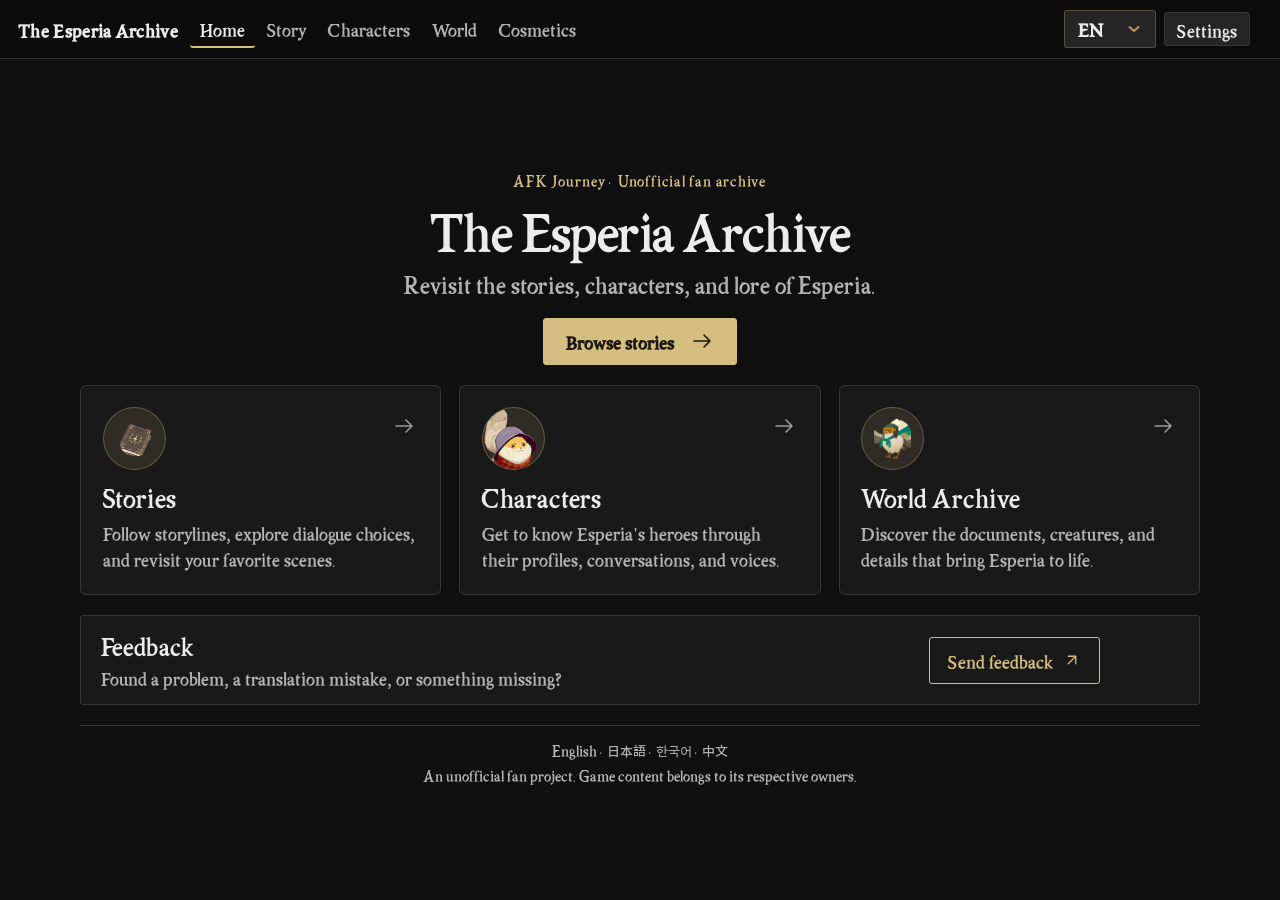
==== commit 342d86f9: "Added Merlin customization (cosmetics) - Added Merlin's Wardrobe under Cosmetics, in 2D and 3D (beta" ====
--- a/site/index.html
+++ b/site/index.html
@@ -1,12 +1,12 @@
 <!doctype html>
 <html lang="en" data-reader-profile="public">
 <head>
-  <script src="scripts/config.js?v=177dbfee3b63b035"></script>
-  <script src="scripts/reader_publication.js?v=f3c439a882556b73"></script>
+  <script src="scripts/config.js?v=419b8e4c38854dc0"></script>
+  <script src="scripts/reader_publication.js?v=0b04c337808e8c4d"></script>
   <script src="scripts/reader_theme.js?v=b99dbfb0288544d2"></script>
   <script>ReaderPublication.preloadRoute();</script>
   <meta charset="utf-8">
-  <link rel="stylesheet" href="styles/reader_fonts.css?v=9004be14383b99e4">
+  <link rel="stylesheet" href="styles/reader_fonts.css?v=3d7f7cc1c1c07abe">
   <link rel="stylesheet" href="styles/reader_home.css?v=b0b0de43b7b49e73">
   <meta name="viewport" content="width=device-width, initial-scale=1">
   <title>The Esperia Archive</title>
@@ -409,7 +409,7 @@
     }
 
     .archive-browser {
-      width: min(1180px, 100%);
+      width: min(1120px, 100%);
       min-width: 0;
       margin: 0 auto;
     }
@@ -781,7 +781,7 @@
     .mystical-header {
       display: grid;
       gap: 8px;
-      padding: 8px 0 24px;
+      padding: 8px 0 20px;
       border-bottom: 1px solid var(--line);
     }
 
@@ -812,11 +812,11 @@
       align-items: center;
       justify-content: space-between;
       gap: 14px;
-      padding: 20px 0;
+      padding: 18px 0;
     }
 
     .character-search {
-      width: min(420px, 100%);
+      width: min(480px, 100%);
       min-height: 42px;
       padding: 8px 12px;
       border: 1px solid var(--line);
@@ -943,6 +943,41 @@
       margin-bottom: 18px;
     }
 
+    /* One back-link style for profiles, conversations and stories. */
+    .profile-back,
+    .interaction-back,
+    .archive-back {
+      display: inline-block;
+      min-height: 0;
+      padding: 7px 0;
+      border: 0;
+      border-radius: 0;
+      background: none;
+      color: var(--accent);
+      font-size: 14px;
+      line-height: 1.3;
+      text-decoration: none;
+      cursor: pointer;
+    }
+
+    .profile-back:hover:not(:disabled),
+    .interaction-back:hover:not(:disabled),
+    .archive-back:hover {
+      border-color: transparent;
+      outline: none;
+      background: none;
+      text-decoration: underline;
+      text-underline-offset: 3px;
+    }
+
+    .profile-back:focus-visible,
+    .interaction-back:focus-visible,
+    .archive-back:focus-visible {
+      outline: 2px solid var(--accent);
+      outline-offset: 5px;
+      background: none;
+    }
+
     .profile-hero {
       display: grid;
       grid-template-columns: minmax(0, 1fr) minmax(180px, 34%);
@@ -1840,10 +1875,11 @@
     }
 
     .asset-label {
-      color: var(--accent);
-      font-size: calc(13px * var(--reader-font-ratio));
+      color: var(--accent-2);
+      font-size: calc(12px * var(--reader-font-ratio));
+      font-weight: 800;
       text-transform: uppercase;
-      letter-spacing: 0.08em;
+      letter-spacing: 0.1em;
     }
 
     .story-heading {
@@ -2674,7 +2710,7 @@
     }
 
     .text-link-large {
-      color: #c28bea;
+      color: var(--link-large, #c28bea);
     }
 
     .text-color {
@@ -2979,9 +3015,6 @@
     .reader-actions,
     .profile-tabs,
     .archive-kind-tabs,
-    .profile-back,
-    .interaction-back,
-    .archive-back,
     .archive-search,
     .character-search,
     .base-stat-controls,
@@ -3163,7 +3196,8 @@
 
       .mystical-heading,
       .profile-name,
-      .archive-heading {
+      .archive-heading,
+      .story-archive-heading h1 {
         font-size: calc(27px * var(--reader-font-ratio));
       }
 
@@ -3490,9 +3524,10 @@
         <div class="app-title">The Esperia Archive</div>
         <nav class="primary-tabs" aria-label="Reader sections" data-i18n-aria-label="Reader sections">
           <button id="home-tab" class="primary-tab" type="button" data-i18n="Home">Home</button>
-          <button id="story-archive-tab" class="primary-tab active" type="button" data-i18n="Story">Story</button>
+          <button id="story-archive-tab" class="primary-tab" type="button" data-i18n="Story">Story</button>
           <button id="mystical-house-tab" class="primary-tab" type="button" data-i18n="Characters">Characters</button>
           <button id="document-archive-tab" class="primary-tab" type="button" data-i18n="World">World</button>
+          <button id="cosmetics-tab" class="primary-tab" type="button" data-i18n="Cosmetics" hidden>Cosmetics</button>
         </nav>
       </div>
       <div id="current-story-title" class="story-title">Loading...</div>
@@ -3533,16 +3568,17 @@
 
     <main id="story-scroll" class="story-scroll">
       <div id="content-loading" class="reader-loading" role="status" hidden></div>
+      <iframe id="cosmetics-frame" title="Merlin’s wardrobe" hidden></iframe>
       <section id="home-page" class="home-page" aria-labelledby="home-heading" hidden>
         <header class="home-hero">
           <p class="home-kicker" data-i18n="AFK Journey · Unofficial fan archive">AFK Journey · Unofficial fan archive</p>
           <h1 id="home-heading">The Esperia Archive</h1>
           <p class="home-intro" data-i18n="Revisit the stories, characters, and lore of Esperia.">Revisit the stories, characters, and lore of Esperia.</p>
-          <a class="home-browse" data-home-route="stories" href="#/base/main/10010100"><span data-i18n="Browse stories">Browse stories</span><svg aria-hidden="true" viewBox="0 0 24 24"><path d="M4 12h16m-6-6 6 6-6 6"/></svg></a>
+          <a class="home-browse" data-home-route="stories" href="#/story-archive"><span data-i18n="Browse stories">Browse stories</span><svg aria-hidden="true" viewBox="0 0 24 24"><path d="M4 12h16m-6-6 6 6-6 6"/></svg></a>
         </header>
         <p id="home-status" class="home-status" role="status" hidden></p>
         <div class="home-cards">
-          <a class="home-card" data-home-route="stories" href="#/base/main/10010100">
+          <a class="home-card" data-home-route="stories" href="#/story-archive">
             <img class="home-icon" data-home-src="assets/home/stories.png" width="80" height="80" alt="" decoding="async"><svg class="home-arrow" aria-hidden="true" viewBox="0 0 24 24"><path d="M4 12h16m-6-6 6 6-6 6"/></svg>
             <h2 data-i18n="Stories">Stories</h2>
             <p data-i18n="Follow storylines, explore dialogue choices, and revisit your favorite scenes.">Follow storylines, explore dialogue choices, and revisit your favorite scenes.</p>
@@ -3771,24 +3807,25 @@
   <link rel="stylesheet" href="styles/dialogue_effects.css?v=f20d39d58efeafb5">
   <script src="scripts/dialogue_color_lookup.js?v=df178e5ff1d61dc3"></script>
   <script src="scripts/dialogue_effects.js?v=b0899998f27194f3"></script>
-  <link rel="stylesheet" href="styles/player_appearance.css?v=765ddbc554fda557">
-  <script src="scripts/player_appearance.js?v=93ebad4a406a469b"></script>
+  <link rel="stylesheet" href="styles/player_appearance.css?v=bbe2920c2c85b962">
+  <script src="scripts/appearance_store.js?v=de0b5603743f1028"></script>
+  <script src="scripts/player_appearance.js?v=a5ef37abc860b257"></script>
   <link rel="stylesheet" href="styles/story_perspectives.css?v=98c128176ba40729">
   <script src="scripts/story_perspectives.js?v=d4d6a6aa3739e699"></script>
-  <script src="scripts/reader_ui.js?v=329fd5015b0bc0c4"></script>
+  <script src="scripts/reader_ui.js?v=e855de1ba4c2919f"></script>
   <link rel="stylesheet" href="styles/world_archive.css?v=cec953d64ee098ee">
-  <script src="scripts/world_archive.js?v=9d06f53c16affb8b"></script>
+  <script src="scripts/world_archive.js?v=4b6d8247b4363ae1"></script>
   <script src="scripts/reader_catalogs.js?v=2195067df81ee6a1"></script>
-  <link rel="stylesheet" href="styles/reader_glossary.css?v=5c22f0148ebdee40">
-  <script src="scripts/reader_glossary.js?v=865ae92c9ce6ed36"></script>
-  <link rel="stylesheet" href="styles/story_archive.css?v=4fe664bdba4fab16">
-  <script src="scripts/story_archive.js?v=efe6183150f7c397"></script>
-  <script src="scripts/reader_story_paths.js?v=581d6d923600c9f5"></script>
-  <script src="scripts/reader_story_routes.js?v=91c924c21611357b"></script>
-  <script src="scripts/reader_character_paths.js?v=22de7058ee7a9dc0"></script>
-  <script src="scripts/reader_character_routes.js?v=31c98c442ce8deff"></script>
+  <link rel="stylesheet" href="styles/reader_glossary.css?v=4b3723ec42a3c8a9">
+  <script src="scripts/reader_glossary.js?v=ced38dae0e2db22b"></script>
+  <link rel="stylesheet" href="styles/story_archive.css?v=98169a197d6c77e2">
+  <script src="scripts/story_archive.js?v=8b819dcb7f4e890c"></script>
+  <script src="scripts/reader_story_paths.js?v=64bec758a5c3c344"></script>
+  <script src="scripts/reader_story_routes.js?v=256d812e5e4d78b5"></script>
+  <script src="scripts/reader_character_paths.js?v=3b0fd5a2f9f137d2"></script>
+  <script src="scripts/reader_character_routes.js?v=e60e48540f469236"></script>
   <script src="scripts/character_stats.js?v=9ae3716077cff076"></script>
-  <script src="scripts/story_runtime.js?v=3733550704f6c2ff"></script>
+  <script src="scripts/story_runtime.js?v=9a1bbdf5a750aa41"></script>
   <script src="scripts/story_results.js?v=30688082fc607173"></script>
   <script src="scripts/story_activities.js?v=f8845c3b5fbc9432"></script>
   <script src="scripts/story_encounters.js?v=14a044583a8d3874"></script>
@@ -3799,9 +3836,9 @@
   <script src="scripts/story_chapters.js?v=aa58a593eed587a1"></script>
   <script src="scripts/story_inspections.js?v=28934bf41b9646a2"></script>
   <script src="scripts/story_translation.js?v=39534bcf860e2c03"></script>
-  <link rel="stylesheet" href="styles/story_runtime.css?v=38345dab04311672">
-  <link rel="stylesheet" href="styles/reader_theme.css?v=5017060bf70f8eb3">
-  <link rel="stylesheet" href="styles/reader_layout.css?v=694cb4f5d752fd47">
+  <link rel="stylesheet" href="styles/story_runtime.css?v=88e65f15e34eb01c">
+  <link rel="stylesheet" href="styles/reader_theme.css?v=7d56085553e391e5">
+  <link rel="stylesheet" href="styles/reader_layout.css?v=44e52eb4384de05a">
   <script>
     // Generated into both readers by tools/sync_reader_sources.py.
     const READER_PUBLIC = Boolean(window.TEA_CONFIG?.public_reader) || document.documentElement.dataset.readerProfile === "public";
@@ -3834,7 +3871,7 @@
       main: "Main Story",
       side: "Side Stories",
       reputation: "Faction",
-      mini: "Mini Stories",
+      mini: "Event Stories",
       starry: "Starry Tales",
       heart_to_heart: "Heart-to-Heart",
       main_story: "Main Story",
@@ -4133,6 +4170,24 @@
     const storyArchiveTab = document.getElementById("story-archive-tab");
     const mysticalHouseTab = document.getElementById("mystical-house-tab");
     const documentArchiveTab = document.getElementById("document-archive-tab");
+    const cosmeticsTab = document.getElementById("cosmetics-tab");
+    const cosmeticsFrame = document.getElementById("cosmetics-frame");
+    const classicWardrobeUrl = new URL("../avatar_creator/index.html", document.baseURI);
+    const betaWardrobeUrl = new URL("../wardrobe3d/index.html", document.baseURI);
+    let cosmeticsUrl = classicWardrobeUrl, hasClassic = false, hasBeta = false;
+    async function installedEditor(url) {
+      const response = await ReaderPublication.fetch(url, {method:"HEAD"});
+      return response.ok && response.headers.get("X-TEA-Wardrobe") === "1";
+    }
+    // Private servers mark installed editors with a header. Static public hosts cannot, so a
+    // public build offers each editor whose library its config names; 3D also reads the 2D catalogue.
+    const wardrobeConfig = window.TEA_CONFIG || {};
+    const cosmeticsAvailable = location.protocol === "file:" ? Promise.resolve(false)
+      : (wardrobeConfig.public_reader
+        ? Promise.resolve([!!wardrobeConfig.wardrobe_2d_base, !!(wardrobeConfig.wardrobe_2d_base && wardrobeConfig.wardrobe_3d_base)])
+        : Promise.all([classicWardrobeUrl, betaWardrobeUrl].map(url => installedEditor(url).catch(() => false))))
+        .then(([classic, beta]) => { hasClassic = classic; hasBeta = beta; return classic || beta; });
+    cosmeticsAvailable.then(available => { cosmeticsTab.hidden = !available; });
     const currentStoryTitle = document.getElementById("current-story-title");
     const languageSelect = document.getElementById("language-select");
     const modeSelect = document.getElementById("mode-select");
@@ -4257,6 +4312,8 @@
     let routeRevision = 0;
     let returnToMainQuest = "";
     const mainQuestBookmarks = new Map();
+    const LAST_READ_KEY = "tea-last-read-v1";
+    let lastReadTimer = 0, backToTop = null;
     const petalCardCounts = new Map();
     let archiveKind = "documents";
     let selectedArchiveId = "";
@@ -5099,7 +5156,7 @@
             chapterKey: eventGroup?.id || "mini_story",
             chapterTitle: eventGroup?.title_i18n || (categoryKey === "starry"
               ? { cn: "星夜逸闻", en: "Starry Tales", jp: "星夜の逸話", kr: "별밤의 이야기" }
-              : { cn: "小故事", en: "Mini Stories", jp: "ミニストーリー", kr: "미니 스토리" }),
+              : { cn: "活动剧情", en: "Event Stories", jp: "イベントストーリー", kr: "이벤트 스토리" }),
             chapterOrder: 0,
             groupOrder: 0,
             assetKeys,
@@ -5139,12 +5196,12 @@
           const chapter = collection.categories.get("side")?.stories.find(story => story.id === id);
           if (chapter) category.stories.push({...chapter,
             key:`${collection.key}/mini/${id}`, order:index + 1,
-            chapterTitle:event.title, chapterOrder:100, groupOrder:0});
+            chapterKey:event.id, chapterTitle:event.title, chapterOrder:100, groupOrder:0});
         }
         for (const [index, patient] of event.patients.entries()) {
           category.stories.push({id:`patient-${patient.id}`, key:`${collection.key}/mini/patient-${patient.id}`,
             order:index+1,title:patient.title,description:{en:"Optional patient encounter"},
-            chapterKey:event.id,chapterTitle:{en:"Potion Panacea · Patient encounters"},
+            chapterKey:event.id+"-patients",chapterTitle:{en:"Potion Panacea · Patient encounters"},
             chapterOrder:101,groupOrder:0,assetKeys:[patient.asset],sourceType:"activity"});
         }
       }
@@ -5184,6 +5241,7 @@
         });
       }
 
+      ReaderStoryRoutes.relocateEvents(collectionMap);
       logicalCollections = [...collectionMap.values()]
         .filter((collection) => [...collection.categories.values()].some((category) => category.stories.length))
         .sort((left, right) => left.order - right.order || left.key.localeCompare(right.key));
@@ -6427,7 +6485,7 @@
         for (const child of storyScroll.children) if (child !== contentLoading) child.inert = true;
         contentLoadingControls = new Map([
           languageSelect, modeSelect, sectionSelect, categorySelect, storySelect,
-          homeTab, storyArchiveTab, mysticalHouseTab, documentArchiveTab,
+          homeTab, storyArchiveTab, mysticalHouseTab, documentArchiveTab, cosmeticsTab,
         ].map(control => [control, control.disabled]));
         for (const control of contentLoadingControls.keys()) control.disabled = true;
         storyNavigation.inert = true;
@@ -6484,6 +6542,10 @@
     async function showArchive(kind, id = "", replaceHash = true) {
       return withContentLoading(async () => {
         await ensureArchiveData(kind);
+        const exists = !id || (kind === "fish" && id === "events")
+          || (kind === "documents" ? archiveDocumentById(id) : kind === "mail" ? archiveMailById(id)
+            : kind === "items" ? archiveItemById.has(String(id)) : worldArchive.find(kind, id));
+        if (!exists) throw Object.assign(new Error("Unknown archive entry"), {code:"INVALID_READER_ROUTE"});
         archiveSearch.value = "";
         storyScroll.scrollTo({ top: 0 });
         selectArchiveEntry(kind, id, replaceHash, !id);
@@ -6493,6 +6555,7 @@
 
     function updatePrimaryShell() {
       const homeOpen = primaryView === "home";
+      const cosmeticsOpen = primaryView === "cosmetics";
       const storyArchiveOpen = primaryView === "story-archive";
       storyArchivePage.hidden = !storyArchiveOpen;
       storyGalleryBack.hidden = primaryView !== "stories";
@@ -6501,23 +6564,30 @@
       const mysticalBrowse = primaryView === "mystical" && !interactionOpen;
       const archiveBrowse = primaryView === "archive";
       appShell.classList.toggle("home-view", homeOpen);
+      appShell.classList.toggle("cosmetics-view", cosmeticsOpen);
+      if (!cosmeticsOpen) appShell.classList.remove("wardrobe-expanded");
       homePage.hidden = !homeOpen;
       homeTab.classList.toggle("active", homeOpen);
       homeTab.setAttribute("aria-selected", String(homeOpen));
-      currentStoryTitle.hidden = homeOpen || storyArchiveOpen;
+      currentStoryTitle.hidden = homeOpen || cosmeticsOpen || storyArchiveOpen;
       storyArchiveTab.classList.toggle("active", ["stories", "story-archive"].includes(primaryView));
       mysticalHouseTab.classList.toggle("active", primaryView === "mystical");
       documentArchiveTab.classList.toggle("active", archiveBrowse);
       storyArchiveTab.setAttribute("aria-selected", String(["stories", "story-archive"].includes(primaryView)));
       mysticalHouseTab.setAttribute("aria-selected", String(primaryView === "mystical"));
       documentArchiveTab.setAttribute("aria-selected", String(archiveBrowse));
+      cosmeticsTab.classList.toggle("active", cosmeticsOpen);
+      cosmeticsTab.setAttribute("aria-selected", String(cosmeticsOpen));
+      cosmeticsFrame.hidden = !cosmeticsOpen;
+      if (!cosmeticsOpen && cosmeticsFrame.hasAttribute("src")) unloadWardrobe();
       storyNavigation.hidden = primaryView !== "stories";
       const interactionPending = storyReader.getAttribute("aria-busy") === "true"
         || storyScroll.getAttribute("aria-busy") === "true";
-      bottomNavigation.hidden = homeOpen || storyArchiveOpen || mysticalBrowse || archiveBrowse || interactionPending;
+      bottomNavigation.hidden = homeOpen || cosmeticsOpen || storyArchiveOpen || mysticalBrowse || archiveBrowse || interactionPending;
       archiveBrowser.hidden = !archiveBrowse;
       mysticalBrowser.hidden = !mysticalBrowse;
-      storyContentLayout.hidden = homeOpen || storyArchiveOpen || mysticalBrowse || archiveBrowse;
+      storyContentLayout.hidden = homeOpen || cosmeticsOpen || storyArchiveOpen || mysticalBrowse || archiveBrowse;
+      updateBackToTop();
       storyReader.hidden = storyContentLayout.hidden;
       if (storyContentLayout.hidden || interactionOpen) {
         hideStoryOutline();
@@ -6528,8 +6598,9 @@
     }
 
     function storySectionHash() {
-      const fallback = `#/${collectionRoutePart(DEFAULT_ROUTE.section)}/${DEFAULT_ROUTE.category}/${DEFAULT_ROUTE.storyId}`;
-      return ReaderUI.sectionHash(ReaderStoryRoutes.canonicalHash(lastStoryHash || fallback), {lang: selectedLanguage, mode: readerMode, gender: selectedGender});
+      const fallback = ReaderStoryRoutes.path(DEFAULT_ROUTE.section, DEFAULT_ROUTE.category, DEFAULT_ROUTE.storyId);
+      const current = ReaderStoryRoutes.resolve(lastStoryHash) ? lastStoryHash : fallback;
+      return ReaderUI.sectionHash(ReaderStoryRoutes.canonicalHash(current), {lang: selectedLanguage, mode: readerMode, gender: selectedGender});
     }
 
     function updateHomeLinks() {
@@ -6564,6 +6635,7 @@
       updateHomeLinks();
       updateHash();
       scrollReaderToTop();
+      // Home itself needs no data; the small route catalogs make any first click faster.
       whenIdle(() => primaryView === "home" && warmBootstrap());
     }
 
@@ -6576,17 +6648,20 @@
         const categories = [...collection.categories.values()];
         const category = collection.categories.get("main") || categories[0];
         const first = category?.stories[0];
-        return {key:collection.key, label:collectionDisplayTitle(collection),
+        const entry = {key:collection.key, label:collectionDisplayTitle(collection),
           href:first ? storyArchiveHref(ReaderStoryRoutes.path(collection.key, category.key, first.id)) : "",
           stories:categories.flatMap(group => group.stories.map(story => ({
             id:story.id, section:collection.key, category:group.key, title:story.title, description:story.description,
           })))};
+        entry.lastRead = lastReadLink(entry);
+        return entry;
       }).filter(collection => collection.href);
     }
 
     function renderStoryArchive() {
       const archiveWasOpen = !storyArchivePage.hidden;
       stopActiveVoice();
+      storyMusic?.stop();
       updatePrimaryShell();
       const position = storyArchive.render(storyArchiveRoute, selectedLanguage, {
         active:archiveWasOpen, paneTop:storyScroll.scrollTop, pageTop:window.scrollY,
@@ -6605,6 +6680,71 @@
           window.scrollTo({top:Math.max(0, top || 0), behavior:"instant"});
         }
       } else scrollReaderToTop();
+    }
+
+    let wardrobeSession = null, wardrobeReady = false, wardrobeNoticeTimer;
+    function wardrobeMessage(message) { cosmeticsFrame.contentWindow?.postMessage(message, location.origin); }
+    function wardrobeReturnPoint() {
+      return {view:primaryView === "cosmetics" ? "home" : primaryView,
+        hash:primaryView === "cosmetics" ? "#/home" : location.hash,
+        initialNode:initialNodeId,paneTop:storyScroll.scrollTop,pageTop:window.scrollY};
+    }
+    function chooseWardrobe(seed, beta = !!seed?.recipe?.wardrobe3d || !hasClassic) {
+      const next = beta && hasBeta ? betaWardrobeUrl : classicWardrobeUrl;
+      if (cosmeticsUrl !== next) {
+        cosmeticsUrl = next;
+        unloadWardrobe();
+      }
+    }
+    function unloadWardrobe() {
+      wardrobeReady = false;
+      if (cosmeticsFrame.hasAttribute("src")) cosmeticsFrame.removeAttribute("src");
+    }
+    function sendWardrobeSession() {
+      if (!wardrobeReady || !wardrobeSession) return;
+      // A reloaded wardrobe picks up whether the reader bars are hidden.
+      wardrobeMessage({type:"tea-wardrobe-init",sessionId:wardrobeSession.id,seed:wardrobeSession.seed,language:selectedLanguage,hasBeta,hasClassic,
+        expanded:appShell.classList.contains("wardrobe-expanded")});
+    }
+    async function openWardrobe(seed, options={}) {
+      if (!await cosmeticsAvailable) return;
+      const returnTo=wardrobeSession?.returnTo || wardrobeReturnPoint();
+      wardrobeSession={id:randomId(),seed,returnTo,opener:options.opener,applied:!!wardrobeSession?.applied};
+      chooseWardrobe(seed);
+      setSettingsOpen(false);
+      if(primaryView === "cosmetics")showCosmetics();
+      else window.location.hash=ReaderUI.sectionHash("/cosmetics",{lang:selectedLanguage,mode:readerMode,gender:selectedGender});
+    }
+    function finishWardrobe(applied=false) {
+      const session=wardrobeSession;if(!session)return;
+      applied ||= !!session.applied;
+      wardrobeSession=null;++routeRevision;
+      primaryView=session.returnTo.view;initialNodeId=session.returnTo.initialNode;
+      window.history.replaceState(null,"",ReaderUI.sectionHash(session.returnTo.hash,{lang:selectedLanguage,mode:readerMode,gender:selectedGender}).replace(/^#?/,"#"));
+      applyPreferencesToUi();updatePrimaryShell();
+      if(primaryView === "home")showHome();
+      else if(applied && (primaryView === "stories" || primaryView === "mystical" && selectedInteractionAssetKey) && storyGraph)renderPreservingScroll();
+      storyScroll.scrollTo({top:session.returnTo.paneTop,behavior:"instant"});window.scrollTo({top:session.returnTo.pageTop,behavior:"instant"});
+      session.opener?.focus({preventScroll:true});
+      if(applied){
+        document.querySelector(".reader-appearance-notice")?.remove();
+        const notice=document.createElement("p");notice.className="reader-appearance-notice";notice.setAttribute("role","status");notice.textContent=uiText("Merlin’s look updated");document.body.append(notice);
+        clearTimeout(wardrobeNoticeTimer);wardrobeNoticeTimer=setTimeout(()=>notice.remove(),5000);
+      }
+    }
+    function showCosmetics() {
+      clearContentStatus();
+      stopActiveVoice();
+      storyMusic?.stop();
+      updatePrimaryShell();
+      if (!cosmeticsFrame.hasAttribute("src")) {
+        const url = new URL(cosmeticsUrl);
+        url.search = new URLSearchParams({embed: "reader", gender: selectedGender, lang:selectedLanguage}).toString();
+        cosmeticsFrame.src = ReaderPublication.url(url.href);
+      }
+      sendWardrobeSession();
+      updateHash();
+      scrollReaderToTop();
     }
 
     function characterFaction(character) {
@@ -8354,7 +8494,7 @@
 
     function beatLabel(beat) {
       if (beat.logicalStory) {
-        const title = localizedValue(beat.logicalStory.title) || uiText("Story {n}", {n: beat.logicalStory.id});
+        const title = localizedValue(beat.logicalStory.readingGroup?.title || beat.logicalStory.title) || uiText("Story {n}", {n: beat.logicalStory.id});
         if (!showDebug && readerMode !== "debug") {
           return title;
         }
@@ -8502,27 +8642,32 @@
     }
 
     function prerequisiteReadingHref(prerequisite, item) {
-      if (!logicalNavigation || selectedCategory !== "main" || !prerequisite.route) return ReaderStoryRoutes.canonicalHash(prerequisite.route || "");
+      if (!logicalNavigation || selectedCategory !== "main" || !prerequisite.route) return ReaderStoryRoutes.referenceHash(prerequisite.route || "");
       const params = new URLSearchParams({lang:selectedLanguage,mode:readerMode,gender:selectedGender});
       const node = item.assetKey && item.nodeId?.startsWith("objective_interlude:")
         ? `${item.assetKey}::${item.nodeId}` : item.nodeId;
       if (node) params.set("node", node);
       const source = `${ReaderStoryRoutes.path(selectedSection, "main", selectedStoryId)}?${params}`;
-      const [path, query = ""] = ReaderStoryRoutes.canonicalHash(prerequisite.route).split("?");
+      const [path, query = ""] = ReaderStoryRoutes.referenceHash(prerequisite.route).split("?");
       const target = new URLSearchParams(query);
       target.set("lang",selectedLanguage); target.set("mode",readerMode); target.set("gender",selectedGender);
       target.set("return",source);
       return `${path}?${target}`;
     }
 
-    function rememberMainQuestReturn(link, block) {
-      if (!logicalNavigation || selectedCategory !== "main") return;
-      const target = new URLSearchParams((link.getAttribute("href") || "").split("?")[1] || "");
-      const source = validMainQuestReturn(target.get("return"));
-      if (!source) return;
+    // randomUUID needs a secure page (https or localhost) and a 2022 or later browser; getRandomValues works everywhere.
+    function randomId() {
+      if (typeof crypto.randomUUID === "function") return crypto.randomUUID();
+      const bytes = crypto.getRandomValues(new Uint8Array(16));
+      bytes[6] = bytes[6] & 15 | 64; bytes[8] = bytes[8] & 63 | 128;
+      const hex = [...bytes].map(byte => byte.toString(16).padStart(2, "0")).join("");
+      return `${hex.slice(0, 8)}-${hex.slice(8, 12)}-${hex.slice(12, 16)}-${hex.slice(16, 20)}-${hex.slice(20)}`;
+    }
+    // Everything needed to put the reader back at a block: the shown lines, choices and scroll offset.
+    function readingBookmark(block) {
       const mobile = window.matchMedia("(max-width: 900px)").matches;
-      const bookmark = {
-        version: 1, source, section: collectionRoutePart(selectedSection), storyId: String(selectedStoryId),
+      return {
+        version: 1, section: collectionRoutePart(selectedSection), storyId: String(selectedStoryId),
         language: selectedLanguage, mode: readerMode, gender: selectedGender,
         anchor: block.dataset.nodeId,
         offset: block.getBoundingClientRect().top - (mobile ? 0 : storyScroll.getBoundingClientRect().top),
@@ -8534,6 +8679,14 @@
         runtime: storySession?.snapshot(), history: storyHistory?.snapshot(),
         undo: structuredClone(choiceUndoStack),
       };
+    }
+
+    function rememberMainQuestReturn(link, block) {
+      if (!logicalNavigation || selectedCategory !== "main") return;
+      const target = new URLSearchParams((link.getAttribute("href") || "").split("?")[1] || "");
+      const source = validMainQuestReturn(target.get("return"));
+      if (!source) return;
+      const bookmark = {...readingBookmark(block), source};
       mainQuestBookmarks.set(source, bookmark);
       if (mainQuestBookmarks.size > 8) mainQuestBookmarks.delete(mainQuestBookmarks.keys().next().value);
       // Also survive refreshing the side quest. Storage failure still permits
@@ -8604,6 +8757,70 @@
       (mobile ? window : storyScroll).scrollTo({top: Math.max(0, top || 0), behavior: "instant"});
     }
 
+    // The latest story position survives visits, so chapter select can offer to continue it.
+    function readLastRead() {
+      try {
+        const saved = JSON.parse(localStorage.getItem(LAST_READ_KEY) || "null");
+        return saved?.version === 1 && saved.bookmark?.version === 1 ? saved : null;
+      } catch (_) { return null; }
+    }
+
+    function saveLastRead() {
+      window.clearTimeout(lastReadTimer);
+      lastReadTimer = 0;
+      if (primaryView !== "stories" || !storyGraph || !timelineItems.length || !selectedSection
+          || /^patient-/.test(String(selectedStoryId)) || storyScroll.getAttribute("aria-busy") === "true"
+          || storyReader.getAttribute("aria-busy") === "true") return;
+      const mobile = window.matchMedia("(max-width: 900px)").matches;
+      const edge = mobile ? 0 : storyScroll.getBoundingClientRect().top;
+      // The first block still on screen; restoring measures from the first element with its id.
+      const shown = [...timeline.querySelectorAll("[data-node-id]")].find(block => block.getBoundingClientRect().bottom > edge + 1);
+      const block = shown && timeline.querySelector(`[data-node-id="${CSS.escape(shown.dataset.nodeId)}"]`);
+      if (!block) return;
+      const record = {version: 1, collection: selectedSection, category: selectedCategory, savedAt: Date.now(),
+        bookmark: readingBookmark(block)};
+      try { localStorage.setItem(LAST_READ_KEY, JSON.stringify(record)); } catch (_) {}
+    }
+
+    function scheduleLastRead() {
+      if (primaryView !== "stories") return;
+      window.clearTimeout(lastReadTimer);
+      lastReadTimer = window.setTimeout(saveLastRead, 1200);
+    }
+
+    function flushLastRead() {
+      if (lastReadTimer) saveLastRead();
+    }
+
+    function lastReadBookmarkForRoute(route) {
+      if (!route.resume || route.view !== "stories") return null;
+      const saved = readLastRead(), bookmark = saved?.bookmark;
+      // Lines are shared across languages, so only the reading mode and Merlin's gender must match.
+      if (!bookmark || saved.category !== route.category
+          || bookmark.section !== route.section || bookmark.storyId !== String(route.storyId)
+          || bookmark.mode !== (route.mode || readerMode) || bookmark.gender !== (route.gender || selectedGender)) return null;
+      return bookmark;
+    }
+
+    function lastReadLink(collection) {
+      const saved = readLastRead();
+      if (saved?.collection !== collection.key) return null;
+      const story = collection.stories.find(entry => entry.category === saved.category
+        && String(entry.id) === saved.bookmark.storyId);
+      if (!story) return null;
+      return {title: story.title, href: storyArchiveHref(ReaderStoryRoutes.path(collection.key, story.category, story.id),
+        {mode: saved.bookmark.mode, gender: saved.bookmark.gender, continue: "1"})};
+    }
+
+    function updateBackToTop() {
+      if (!backToTop) return;
+      const mobile = window.matchMedia("(max-width: 900px)").matches;
+      const top = mobile ? window.scrollY : storyScroll.scrollTop;
+      backToTop.hidden = primaryView === "cosmetics" || top < window.innerHeight * 1.5;
+      const label = uiText("Back to top");
+      if (backToTop.title !== label) { backToTop.title = label; backToTop.setAttribute("aria-label", label); }
+    }
+
     function renderStoryReturnLinks() {
       for (const link of document.querySelectorAll(".story-return-link")) link.remove();
       const route = primaryView === "stories" && selectedCategory === "side" ? validMainQuestReturn(returnToMainQuest) : "";
@@ -8624,31 +8841,40 @@
       const [pathPart, queryPart = ""] = rawHash.split("?");
       const parts = pathPart.split("/").filter(Boolean);
       const route = {};
-      if (!parts.length || parts[0] === "home") {
+      if (!parts.length || (parts.length === 1 && parts[0] === "home")) {
         route.view = "home";
+      } else if (parts.length === 1 && parts[0] === "cosmetics") {
+        route.view = "cosmetics";
       } else if (parts[0] === "mystical-house") {
         const target = ReaderCharacterRoutes.resolve(pathPart);
-        if (!target) throw new Error(uiText("This character or conversation address could not be found."));
+        if (!target) throw Object.assign(new Error(uiText("This character or conversation address could not be found.")), {code:"INVALID_READER_ROUTE"});
         Object.assign(route, target, {view: "mystical"});
       } else if (parts[0] === "archive") {
         route.view = "archive";
-        route.archiveKind = ["documents", "items", "mail", "fish", "enemies"].includes(parts[1]) ? parts[1] : "documents";
-        route.archiveId = decodeURIComponent(parts[2] || "");
+        if (parts.length > 3 || !["documents", "items", "mail", "fish", "enemies"].includes(parts[1])) {
+          throw Object.assign(new Error(uiText("This story address could not be found.")), {code:"INVALID_READER_ROUTE"});
+        }
+        route.archiveKind = parts[1];
+        try { route.archiveId = decodeURIComponent(parts[2] || ""); }
+        catch (_) { throw Object.assign(new Error(uiText("This story address could not be found.")), {code:"INVALID_READER_ROUTE"}); }
       } else if (parts[0] === "story-archive") {
         const target = ReaderStoryArchive.parse(pathPart);
-        if (!target) throw new Error(uiText("This story address could not be found."));
+        if (!target) throw Object.assign(new Error(uiText("This story address could not be found.")), {code:"INVALID_READER_ROUTE"});
         Object.assign(route, target);
       } else if (parts[0] === "stories") {
         const target = ReaderStoryRoutes.resolve(pathPart);
-        if (!target) throw new Error(uiText("This story address could not be found."));
+        if (!target) throw Object.assign(new Error(uiText("This story address could not be found.")), {code:"INVALID_READER_ROUTE"});
         Object.assign(route, target, {view: "stories"});
-      } else if (parts.length >= 3) {
-        route.view = "stories";
-        Object.assign(route, ReaderStoryRoutes.resolve(pathPart)
-          || {section: parts[0], category: parts[1], storyId: parts[2]});
+      } else if (typeof READER_PUBLIC !== "undefined" && !READER_PUBLIC && parts.length === 3
+          && /^(?:ep\d+|mn\d*|timeline|base_campaign)$/.test(parts[0]) && /^[a-z0-9_]+_story$/.test(parts[1])) {
+        // Direct source-graph inspection belongs to the research reader.
+        Object.assign(route, {view:"stories", section:parts[0], category:parts[1], storyId:parts[2]});
         route.assetKey = assetKeyFromParts(route.section, route.category, route.storyId);
+      } else {
+        throw Object.assign(new Error(uiText("This story address could not be found.")), {code:"INVALID_READER_ROUTE"});
       }
       const params = new URLSearchParams(queryPart);
+      if (params.has("patient")) route.patient = params.get("patient");
       if (route.view === "story-archive") route.archiveQuery = (params.get("q") || "").slice(0,250);
       if (params.get("lang")) {
         route.language = params.get("lang");
@@ -8659,6 +8885,7 @@
       if (params.get("node")) {
         route.node = params.get("node");
       }
+      if (params.get("continue") === "1") route.resume = true;
       if (params.get("gender")) {
         route.gender = params.get("gender");
       }
@@ -8687,7 +8914,7 @@
         storyArchiveRoute = {archivePage:route.archivePage || "", glossaryTerm:route.glossaryTerm || "", archiveQuery:route.archiveQuery || ""};
         return;
       }
-      if (["home", "story-archive"].includes(primaryView)) return;
+      if (["home", "cosmetics", "story-archive"].includes(primaryView)) return;
       if (primaryView === "mystical") {
         selectedCharacterId = route.characterId || "";
         selectedInteractionAssetKey = route.interactionId || "";
@@ -8731,6 +8958,8 @@
       } else if (primaryView === "story-archive") {
         if (storyArchiveRoute.archiveQuery) params.set("q", storyArchiveRoute.archiveQuery);
         nextHash = `#${ReaderStoryArchive.path(storyArchiveRoute.archivePage, storyArchiveRoute.glossaryTerm)}?${params.toString()}`;
+      } else if (primaryView === "cosmetics") {
+        nextHash = `#/cosmetics?${params.toString()}`;
       } else if (primaryView === "archive") {
         const routeParts = ["archive", archiveKind];
         if (selectedArchiveId) {
@@ -8743,6 +8972,7 @@
         }
         nextHash = `${ReaderCharacterRoutes.path(selectedCharacterId, selectedInteractionAssetKey)}?${params.toString()}`;
       } else if (logicalNavigation) {
+        if (/^patient-\d+$/.test(String(selectedStoryId))) params.set("patient", String(selectedStoryId).replace(/^patient-/, ""));
         nextHash = `${ReaderStoryRoutes.path(selectedSection, selectedCategory, selectedStoryId)}?${params.toString()}`;
       } else {
         const parts = storyParts(selectedAssetKey);
@@ -9070,6 +9300,7 @@
       }
     }
     let routeCatalogs = null;
+    let storyMusic = null;
     let storyNavigationLoad = null;
     let characterIndexLoad = null;
     let archiveBindings = null;
@@ -9391,7 +9622,8 @@
       if (!beat || primaryView !== "stories") return;
       const available = readableStoryBeats(), index = available.findIndex(entry => entry.id === beat.id);
       const next = index >= 0 ? available[index + 1] : null, story = next?.logicalStory;
-      if (!next?.firstAssetKey) return;
+      // Letter collections already live in the runtime catalog, without graph files.
+      if (!next?.firstAssetKey || story?.sourceType === "letter_collection") return;
       const language = selectedLanguage;
       const stillCurrent = () => primaryView === "stories" && currentBeat()?.id === beat.id && selectedLanguage === language;
       const [bundles, portraits] = await Promise.all([
@@ -9510,6 +9742,7 @@
 
     async function loadManifest() {
       routeCatalogs = await loadCatalogIfPresent("data/catalogs/navigation/routes.json");
+      if (routeCatalogs?.music) await storyMusic?.load(routeCatalogs.music);
       if (!routeCatalogs) {
         if (globalThis.TEA_CONFIG?.require_routes) throw new Error("Required reader route catalog could not be loaded.");
         await loadLegacyManifest(); return;
@@ -9792,6 +10025,7 @@
       }
       // Validate authored end-of-dialogue placement before music wraps the end
       // with its invisible completion marker.
+      graph = storyMusic?.install(graph, assetKey) || graph;
       if (scenes) {
         graph = StoryScenes.install(graph, scenes.assets?.[assetKey]);
       }
@@ -9826,6 +10060,7 @@
         graph.roots = ["runtime:placement"];
       }
       graph = StoryEncounters.install(graph, story);
+      if (storyRuntimeCatalog?.treatment_feedback) graph = StoryRuntime.treatmentGraph(graph, storyRuntimeCatalog);
       const embeddedLocale = (base, language) => ({ ...base,
         texts: { ...base.texts, ...graph.embedded_locales?.[language]?.texts },
         speakers: { ...base.speakers, ...graph.embedded_locales?.[language]?.speakers },
@@ -10355,6 +10590,7 @@
 
     function applyPreferencesToUi() {
       ReaderUI.apply(document, selectedLanguage);
+      if(wardrobeReady)wardrobeMessage({type:"tea-wardrobe-language",language:selectedLanguage});
       languageSelect.value = selectedLanguage;
       modeSelect.value = readerMode;
       if (showMtInput) showMtInput.checked = showMt;
@@ -10459,9 +10695,9 @@
 
     function readableStoryBeats() {
       const variants = currentStoryVariants();
-      if (!variants) return storyBeats;
-      const session = new StoryRuntime.Session(storyHistory);
-      return storyBeats.filter(beat => variants.visible(beat.logicalStory.id, session));
+      const session = variants ? new StoryRuntime.Session(storyHistory) : null;
+      const available = variants ? storyBeats.filter(beat => variants.visible(beat.logicalStory.id, session)) : storyBeats;
+      return ReaderStoryRoutes.readingEntries(available, selectedStoryId);
     }
 
     function renderStoryOptions() {
@@ -11356,11 +11592,14 @@
       block.dataset.nodeId = domNodeId(item.nodeId);
       const button = document.createElement("button");
       button.type = "button";
-      button.textContent = uiText("Choose Merlin’s appearance");
+      button.textContent = uiText("Choose a look");
       button.onclick = () => playerAppearance?.open({opener:button, chooseGender:true});
       const note = document.createElement("p");
       note.textContent = uiText("Optional — you can change this anytime in Settings.");
-      block.append(button, note);
+      const customize=document.createElement("button");customize.type="button";customize.textContent=uiText("Customize");customize.hidden=true;
+      cosmeticsAvailable.then(available=>{customize.hidden=!available;});
+      customize.onclick=async()=>{try{await playerAppearance?.customize({opener:customize,chooseGender:true});}catch(error){note.textContent=error.message;}};
+      block.append(button, customize, note);
       container.appendChild(block);
       return block;
     }
@@ -13113,6 +13352,7 @@
         return;
       }
       if (item.type === "effect" || item.type === "effect_reset") {
+        if (item.effectEvent?.kind === "story_music") storyMusic?.marker(container,item.effectEvent,domNodeId(item.nodeId));
         return;
       }
       if (item.type === "line") {
@@ -13615,6 +13855,7 @@
             reputationQuestHeading:Boolean(node.reputation_quest_heading),prerequisiteStories:node.prerequisite_stories || []},timeline);
           walk(node.next,indent,stopNodeId);
         } else if (node.type === "effect") {
+          if (node.effect_event?.kind === "story_music") storyMusic?.marker(timeline,node.effect_event,domNodeId(nodeId));
           walk(node.next, indent, stopNodeId);
         } else if (node.type === "line" || node.type === "document") {
           renderTimelineItem(nodeToTimelineLine(nodeId), timeline, indent, false);
@@ -14071,7 +14312,7 @@
       block.className = "story-activity";
       block.dataset.nodeId = domNodeId(item.nodeId);
       const heading = document.createElement("h3");
-      heading.textContent = node.instruction.title || uiText("Activity");
+      heading.textContent = uiText(node.instruction.title || "Activity");
       block.appendChild(heading);
       if (reasoning) {
         const caseData = storyRuntimeCatalog.reasoning.cases[node.instruction.case_id];
@@ -14148,7 +14389,8 @@
         const preview = new StoryRuntime.Session(storyHistory);
         preview.restore(item.runtimeBefore || storySession.snapshot());
         const options = preview.activityOptions(node, runtimeItemName, selectedLanguage)
-          .filter(option => detailed || !treatment || option.input.mode === "conclude");
+          .filter(option => detailed || !treatment || ["conclude", "first_attempt"].includes(option.input.mode))
+          .map(option => option.labelKey ? {...option, label:uiText(option.labelKey)} : option);
         if (options.length) {
           const select = document.createElement("select");
           select.setAttribute("aria-label", heading.textContent + " " + uiText(reasoning ? "combination" : "outcome"));
@@ -14202,6 +14444,27 @@
       if (ids.length) storyHistory.invalidate(ids);
     }
 
+    function renderPatientStoryChoice() {
+      document.getElementById("story-patient-picker")?.remove();
+      const group = activeBeat?.logicalStory?.readingGroup;
+      if (group?.kind !== "patients") return;
+      const panel = document.createElement("section");
+      panel.id = "story-patient-picker"; panel.className = "story-choice-history story-patient-picker";
+      const label = document.createElement("label");
+      label.htmlFor = "story-patient-select"; label.textContent = uiText("Choose a patient");
+      const select = document.createElement("select"); select.id = "story-patient-select";
+      for (const beat of storyBeats.filter(beat => beat.logicalStory?.readingGroup?.key === group.key)) {
+        const option = document.createElement("option"); option.value = beat.id;
+        option.textContent = localizedValue(beat.logicalStory.title);
+        option.selected = beat.id === activeBeat.id; select.appendChild(option);
+      }
+      select.addEventListener("change", async () => {
+        const beat = beatById.get(select.value);
+        if (beat) await loadSelectedStory(beat.firstAssetKey, {beatId:beat.id, replaceHash:false}).catch(showRouteError);
+      });
+      panel.append(label, select); timeline.before(panel);
+    }
+
     function renderEndingStoryChoice(variant) {
       const panel = document.createElement("details");panel.id = "story-choice-history";panel.className = "story-choice-history";
       const heading = document.createElement("summary");
@@ -14227,6 +14490,7 @@
     function renderStoryChoiceHistory() {
       renderStoryReturnLinks();
       document.getElementById("story-choice-history")?.remove();
+      renderPatientStoryChoice();
       if (!storyHistory) return;
       const readingVariant = currentStoryVariants(true)?.get(activeBeat?.logicalStory?.id);
       if (readingVariant?.directReading) {renderEndingStoryChoice(readingVariant);return;}
@@ -14502,7 +14766,9 @@
             continue;
           } catch (error) { runtimeNotice = error.message; break; }
         }
-        const automatic = !showDebug && readerMode !== "debug" && StoryRuntime.simpleRetryActivity(storyGraph, runtimeNode);
+        const reaction = runtimeNode?.instruction?.op === "treatment_reaction"
+          && storySession.activityOptions(runtimeNode, runtimeItemName, selectedLanguage)[0];
+        const automatic = reaction || (!showDebug && readerMode !== "debug" && StoryRuntime.simpleRetryActivity(storyGraph, runtimeNode));
         if (automatic) {
           const runtimeBefore = storySession.snapshot();
           try {
@@ -14818,9 +15084,10 @@
     }
 
     function updateStoryChrome() {
+      if (primaryView === "home" || primaryView === "archive" || (primaryView === "mystical" && !selectedInteractionAssetKey)) storyMusic?.stop();
       const beat = currentBeat();
       const story = (beat && beat.representativeStory) || storyByKey.get(selectedAssetKey);
-      const title = storyTitleFromEntry(story);
+      const title = localizedValue(beat?.logicalStory?.readingGroup?.title) || storyTitleFromEntry(story);
       const summary = storySummary(story);
       const arcTitle = storyArcTitle(story);
       const position = beat && Number.isInteger(beat.sequenceIndex)
@@ -14966,7 +15233,7 @@
     }
 
     function render() {
-      if (primaryView === "home") { return; }
+      if (primaryView === "home" || primaryView === "cosmetics") { storyMusic?.stop(); return; }
       renderedPerspectiveEvents = new Set();
       containsMachineTranslation = false;
       renderedBattleSources = new Map();
@@ -15037,6 +15304,7 @@
       restartButton.hidden = readerMode !== "interactive";
       restartButton.closest(".reader-actions").hidden = undoChoiceButton.hidden && restartButton.hidden;
       updateStoryChrome();
+      storyMusic?.refresh(timeline, [selectedSection,selectedCategory,activeBeat?.logicalStory?.id || selectedInteractionAssetKey || storyGraph.asset_key || selectedStoryId].join(":"));
     }
 
     async function setSelectedGroup(section, category) {
@@ -15188,7 +15456,7 @@
         selectedInteractionAssetKey = assetKey;
         stopActiveVoice();
         timeline.replaceChildren();
-        for (const note of storyReader.querySelectorAll("#story-choice-history, .story-return-link")) note.remove();
+        for (const note of storyReader.querySelectorAll("#story-choice-history, #story-patient-picker, .story-return-link")) note.remove();
         storyHeading.textContent = "";
         assetLabel.textContent = "";
         storySubtitle.replaceChildren();
@@ -15244,7 +15512,7 @@
       applyPreferencesToUi();
       savePreferences();
       if (primaryView === "story-archive") { renderStoryArchive(); return; }
-      if (primaryView === "home") {
+      if (primaryView === "home" || primaryView === "cosmetics") {
         updateHash();
         return;
       }
@@ -15448,7 +15716,7 @@
     showDebugInput?.addEventListener("change", async () => {
       showDebug = showDebugInput.checked;
       savePreferences();
-      if (["home", "story-archive"].includes(primaryView)) { applyPreferencesToUi(); return; }
+      if (["home", "cosmetics", "story-archive"].includes(primaryView)) { applyPreferencesToUi(); return; }
       if (primaryView === "archive") {
         renderArchive();
         return;
@@ -15467,7 +15735,7 @@
     playerNameInput.addEventListener("input", () => {
       playerName = playerNameInput.value.trim() || "Merlin";
       savePreferences();
-      if (["home", "story-archive"].includes(primaryView)) return;
+      if (["home", "cosmetics", "story-archive"].includes(primaryView)) return;
       if (primaryView === "archive") {
         renderArchive();
         return;
@@ -15486,7 +15754,7 @@
       updateHash(false, true);
       updateHomeLinks();
       if (primaryView === "story-archive") { renderStoryArchive(); return; }
-      if (["home", "story-archive"].includes(primaryView)) return;
+      if (["home", "cosmetics", "story-archive"].includes(primaryView)) return;
       await playerAppearance?.ensure().catch(error => console.warn(error));
       if (primaryView === "archive") {
         renderArchive();
@@ -15516,6 +15784,18 @@
     nextStoryBottom.addEventListener("click", () => navigateStory("next").catch(showRouteError));
     storyScroll.addEventListener("scroll", onStoryOutlineScroll, { passive: true });
     window.addEventListener("scroll", onStoryOutlineScroll, { passive: true });
+    backToTop = document.createElement("button");
+    backToTop.type = "button"; backToTop.className = "back-to-top"; backToTop.hidden = true;
+    backToTop.innerHTML = '<svg viewBox="0 0 24 24" aria-hidden="true"><path d="M12 19V5M5 12l7-7 7 7"/></svg>';
+    backToTop.addEventListener("click", () => scrollReaderToTop("smooth"));
+    document.body.append(backToTop);
+    const onReaderScroll = () => { scheduleLastRead(); updateBackToTop(); };
+    storyScroll.addEventListener("scroll", onReaderScroll, { passive: true });
+    window.addEventListener("scroll", onReaderScroll, { passive: true });
+    // New lines and choices move the reading position without scrolling.
+    new MutationObserver(scheduleLastRead).observe(document.getElementById("timeline"), { childList: true, subtree: true });
+    document.addEventListener("visibilitychange", () => { if (document.visibilityState === "hidden") flushLastRead(); });
+    window.addEventListener("pagehide", flushLastRead);
     window.addEventListener("resize", () => {
       positionStoryOutline();
       if (!window.matchMedia("(max-width: 900px)").matches) setStoryOutlineOpen(false);
@@ -15582,6 +15862,46 @@
       window.location.hash = `/archive/${archiveKind}?lang=${encodeURIComponent(selectedLanguage)}&mode=${encodeURIComponent(readerMode)}&gender=${encodeURIComponent(selectedGender)}`;
     });
 
+    cosmeticsTab.addEventListener("click", () => {
+      if (primaryView === "cosmetics") return scrollReaderToTop("smooth");
+      playerAppearance.customize({opener:cosmeticsTab}).catch(()=>playerAppearance.customize({fresh:true,opener:cosmeticsTab}));
+    });
+    window.addEventListener("message", async event => {
+      if (event.origin !== location.origin || event.source !== cosmeticsFrame.contentWindow) return;
+      const {type, height} = event.data || {};
+      if (type === "tea-cosmetics-height" && Number.isInteger(height) && height >= 480 && height <= 12000) {
+        cosmeticsFrame.style.height = `${height}px`;
+      }
+      // A fitted wardrobe takes the reading area's height from the layout.
+      if (type === "tea-cosmetics-height" && height === null) cosmeticsFrame.style.height = "";
+      // Phones: the wardrobe's expand button hides the reader's bars.
+      if(type === "tea-wardrobe-expand"){appShell.classList.toggle("wardrobe-expanded",primaryView==="cosmetics"&&event.data.expanded===true);return;}
+      if(type === "tea-wardrobe-ready"){wardrobeReady=true;sendWardrobeSession();return;}
+      const session=wardrobeSession;
+      if(!session || primaryView!=="cosmetics" || event.data.sessionId!==session.id)return;
+      if(type === "tea-wardrobe-switch" && !session.saving) {
+        const beta = event.data.editor === "3d";
+        if (beta ? !hasBeta : !hasClassic) return;
+        const seed = event.data.seed || session.seed;
+        wardrobeSession = {...session, id:randomId(), seed};
+        chooseWardrobe(seed, beta);
+        showCosmetics();
+        return;
+      }
+      if(type === "tea-wardrobe-back" && !session.saving)finishWardrobe();
+      if(type === "tea-wardrobe-apply" && !session.saving){
+        session.saving=true;
+        try{
+          const row=await playerAppearance.savePack(event.data.pack,()=>wardrobeSession===session);
+          if(wardrobeSession!==session)return;
+          playerAppearance.applyChoice(row.gender,row.id);selectedGender=row.gender;savePreferences();
+          session.applied=true;updateHash(false,true);applyPreferencesToUi();
+          wardrobeMessage({type:"tea-wardrobe-saved",sessionId:session.id});
+        }catch(error){wardrobeMessage({type:"tea-wardrobe-error",sessionId:session.id,message:error.message});}
+        finally{session.saving=false;}
+      }
+    });
+
     characterSearch.addEventListener("input", renderCharacterIndex);
     for (const button of profileTabButtons) {
       button.addEventListener("click", () => setProfileTab(button.dataset.profileTab));
@@ -15613,11 +15933,19 @@
 
     async function openStoryRoute(route, returnBookmark = null) {
       await ensureStoryNavigation();
+      const entries = logicalCollectionByKey.get(collectionKeyFromRoute(route.section))
+        ?.categories.get(route.category)?.stories || [];
+      const patients = entries.filter(story => story.readingGroup?.kind === "patients" && story.readingGroup.key === String(route.storyId));
+      if (patients.length) {
+        const patient = route.patient === undefined ? patients[0] : patients.find(story => story.id === `patient-${route.patient}`);
+        if (!patient) throw Object.assign(new Error(uiText("This story is not available in this reader's data release.")), {code:"INVALID_READER_ROUTE"});
+        route = {...route, storyId:patient.id}; selectedStoryId = patient.id;
+      }
       // A known address may belong to a newer data release. Never silently
       // substitute the first story in a collection when that target is absent.
       if (route.named && !logicalCollectionByKey.get(collectionKeyFromRoute(route.section))
           ?.categories.get(route.category)?.stories.some(story => story.id === String(route.storyId))) {
-        throw new Error(uiText("This story is not available in this reader's data release."));
+        throw Object.assign(new Error(uiText("This story is not available in this reader's data release.")), {code:"INVALID_READER_ROUTE"});
       }
       primaryView = "stories";
       selectedInteractionAssetKey = "";
@@ -15660,8 +15988,23 @@
     }
 
     async function openRoute(route) {
-      const returnBookmark = mainQuestBookmarkForRoute(route);
+      const returnBookmark = mainQuestBookmarkForRoute(route) || lastReadBookmarkForRoute(route);
       const revision = ++routeRevision;
+      if (route.view === "cosmetics") {
+        const available = await cosmeticsAvailable;
+        if (revision !== routeRevision) return;
+        if (!available) route = {...route, view: "home"};
+        else if(!wardrobeSession){
+          const returnTo=wardrobeReturnPoint();
+          let seed;try{seed=await playerAppearance.customizationSeed();}catch(_){seed={gender:selectedGender === "male"?"male":"female"};}
+          if(revision!==routeRevision)return;
+          // A direct Cosmetics URL has no preceding reader location.
+          if(returnTo.hash.includes("/cosmetics")){returnTo.view="home";returnTo.hash="#/home";returnTo.paneTop=returnTo.pageTop=0;}
+          chooseWardrobe(seed);
+          wardrobeSession={id:randomId(),seed,returnTo};
+        }
+      }
+      if(route.view!=="cosmetics")wardrobeSession=null;
       if (route.view === "story-archive") {
         return withContentLoading(async () => {
           if (["stories", "search"].includes(route.archivePage)) {
@@ -15670,6 +16013,9 @@
             await ensureStoryNavigation();
           }
           await storyArchive.prepare(route.archivePage);
+          if (route.glossaryTerm && !storyArchive.hasTerm(route.glossaryTerm)) {
+            throw Object.assign(new Error("Unknown glossary term"), {code:"INVALID_READER_ROUTE"});
+          }
           if (revision !== routeRevision) return;
           applyRoute(route);
           applyPreferencesToUi();
@@ -15677,11 +16023,12 @@
           renderStoryArchive();
         });
       }
-      if (route.view === "home") {
+      if (route.view === "home" || route.view === "cosmetics") {
         applyRoute(route);
         applyPreferencesToUi();
         savePreferences();
-        showHome();
+        if (primaryView === "cosmetics") showCosmetics();
+        else showHome();
         return;
       }
       return withContentLoading(async () => {
@@ -15694,7 +16041,7 @@
         if (route.view !== "archive") await ensureCharacterIndex();
         if (revision !== routeRevision) return;
         if (route.namedCharacter && !mysticalCharacterById.has(route.characterId)) {
-          throw new Error(uiText("This character is not available in this reader's data release."));
+          throw Object.assign(new Error(uiText("This character is not available in this reader's data release.")), {code:"INVALID_READER_ROUTE"});
         }
         if (!route.view || route.view === "stories" || route.interactionId) await ensureStoryNavigation();
         if (revision !== routeRevision) return;
@@ -15728,6 +16075,7 @@
       if (suppressHashChange) {
         return;
       }
+      flushLastRead();
       try {
         await openRoute(parseHashRoute());
       } catch (error) {
@@ -15736,6 +16084,10 @@
     });
 
     function showRouteError(error) {
+      if (error?.code === "INVALID_READER_ROUTE") {
+        routeRevision += 1; primaryView = "home"; selectedInteractionAssetKey = "";
+        applyPreferencesToUi(); showHome(); return;
+      }
       if (primaryView === "home") {
         homeStatus.textContent = uiText("Could not load this content: {error}", {error: error.message});
         homeStatus.hidden = false;
@@ -15777,7 +16129,8 @@
       root:storyArchivePage, read:routeJson, text:uiText, href:storyArchiveHref,
       url:value => globalThis.TEA_CONFIG?.data_base ? ReaderPublication.url("data/" + value) : "data/" + value,
       collections:archiveCollections,
-      storyHref:story => storyArchiveHref(ReaderStoryRoutes.path(story.section, story.category, story.id)),
+      storyHref:story => storyArchiveHref(ReaderStoryRoutes.path(story.section, story.category, story.id),
+        /^patient-\d+$/.test(String(story.id)) ? {patient:String(story.id).replace(/^patient-/, "")} : {}),
       onQuery:query => { storyArchiveRoute.archiveQuery = query; updateHash(); },
     });
 
@@ -15786,17 +16139,24 @@
         read: routeJson, url: value => ReaderPublication.url(value), gender: () => selectedGender,
         text: uiText, storage: localStorage, mount: document.getElementById("settings-popover"),
         makePortrait: makeDialogueLinePortrait,
+        onCustomize:openWardrobe,canCustomize:()=>cosmeticsAvailable,
         onApply: ({gender, chooseGender}) => {
           if (chooseGender) {
             selectedGender = gender; genderSelect.value = gender;
             savePreferences(); updateHash(false, true); updateHomeLinks();
           }
           if (primaryView === "story-archive") renderStoryArchive();
-          else if (storyGraph) renderPreservingScroll();
+          else if ((primaryView === "stories" || primaryView === "mystical" && selectedInteractionAssetKey) && storyGraph) renderPreservingScroll();
           if (chooseGender) document.querySelector(".reader-appearance-prompt button")?.focus({preventScroll:true});
         },
       });
     }
+    if (typeof StoryMusic !== "undefined") storyMusic = StoryMusic.create({
+      read: routeJson, url: value => globalThis.TEA_CONFIG?.data_base
+        ? ReaderPublication.url("data/"+value) : "data/"+value,
+      mount: document.getElementById("settings-popover"), scrollRoot: storyScroll,
+      language: () => selectedLanguage, debug: () => showDebug || readerMode === "debug", storage: localStorage,
+    });
     installHomeWarming();
     boot();
   </script>
--- a/site/styles/reader_fonts.css
+++ b/site/styles/reader_fonts.css
@@ -1306,6 +1306,156 @@
   src: url("../assets/fonts/shards/cn-117-3bcbcc446e48.woff2") format("woff2");
   font-style: normal; font-weight: 400; font-display: swap;
   unicode-range: U+26B5C,U+26C21,U+278B2,U+27EAF,U+27FB7,U+27FF9,U+28408,U+28678,U+28695,U+287E0,U+28B49,U+28C47,U+28C4F,U+28C51,U+28C54,U+28E0F,U+28E99,U+2967F,U+29810,U+29F7E,U+29F83,U+29F8C,U+2A7DD,U+2A8FB,U+2A917,U+2AA30,U+2AA36,U+2AA58,U+2AFA2,U+2B127-2B128,U+2B137-2B138,U+2B1ED,U+2B300,U+2B363,U+2B36F,U+2B372,U+2B37D,U+2B404,U+2B410,U+2B413,U+2B461,U+2B4E7,U+2B4EF,U+2B4F6,U+2B4F9,U+2B50D-2B50E,U+2B536,U+2B5AE-2B5AF,U+2B5B3,U+2B5E7,U+2B5F4,U+2B61C-2B61D,U+2B626-2B628,U+2B62A,U+2B62C,U+2B695-2B696,U+2B6AD,U+2B6ED,U+2B7A9,U+2B7C5,U+2B7E6,U+2B7F9,U+2B7FC,U+2B806,U+2B80A,U+2B81C,U+2B8B8,U+2BAC7,U+2BB5F,U+2BB62,U+2BB7C,U+2BB83,U+2BC1B,U+2BD77,U+2BD87,U+2BDF7,U+2BE29,U+2C029-2C02A,U+2C0A9,U+2C0CA,U+2C1D5,U+2C1D9,U+2C1F9,U+2C27C,U+2C288,U+2C2A4,U+2C317,U+2C35B,U+2C361,U+2C364,U+2C488,U+2C494,U+2C497,U+2C542,U+2C613,U+2C618,U+2C621,U+2C629,U+2C62B-2C62D,U+2C62F,U+2C642,U+2C64A-2C64B,U+2C72C,U+2C72F,U+2C79F,U+2C7C1,U+2C7FD,U+2C8D9,U+2C8DE,U+2C8E1,U+2C8F3,U+2C907,U+2C90A,U+2C91D,U+2CA02,U+2CA0E,U+2CA7D,U+2CAA9,U+2CB29,U+2CB2D-2CB2E,U+2CB31,U+2CB38-2CB39,U+2CB3B,U+2CB3F,U+2CB41,U+2CB4A,U+2CB4E,U+2CB5A-2CB5B,U+2CB64,U+2CB69,U+2CB6C,U+2CB6F,U+2CB73,U+2CB76,U+2CB78,U+2CB7C,U+2CBB1,U+2CBBF-2CBC0,U+2CBCE,U+2CC56,U+2CC5F,U+2CCF5-2CCF6,U+2CCFD,U+2CCFF,U+2CD02-2CD03,U+2CD0A,U+2CD8B,U+2CD8D,U+2CD8F-2CD90,U+2CD9F-2CDA0,U+2CDA8,U+2CDAD-2CDAE,U+2CDD5,U+2CE18,U+2CE1A,U+2CE23,U+2CE26,U+2CE2A,U+2CE7C,U+2CE88,U+2CE93,U+2D544,U+2F884,U+2F8B6,U+30EDD-30EDE,U+3106C;
+}
+@font-face {
+  font-family: "TEA Reader JP";
+  src: url("../assets/fonts/shards/jp-bold-000-f83420e42a62.woff2") format("woff2");
+  font-style: normal; font-weight: 600 900; font-display: swap;
+  unicode-range: U+3001-3002,U+3041-3096,U+3099-30FF,U+4E00,U+4E16,U+4E2D,U+4F1A,U+5165,U+516C,U+5185,U+5229,U+5404,U+5834,U+5B9A,U+5C0F,U+5C5E,U+5E30,U+5EA6,U+5F0F,U+5F69,U+624B,U+629E,U+632F,U+6587,U+65E5,U+66F8,U+672C,U+6750,U+6A29,U+6BD4,U+6C17,U+7269,U+754C,U+77E5,U+7D19,U+7D20,U+8005,U+80A2,U+82F1,U+898B,U+89B3,U+8A00,U+8A2D,U+8A71,U+8A8C,U+8A9E,U+8AAD,U+8FD4,U+901A,U+9078,U+96C4,U+975E,U+9762,U+FF1A;
+}
+@font-face {
+  font-family: "TEA Reader JP";
+  src: url("../assets/fonts/shards/jp-bold-001-97c60bf27ef7.woff2") format("woff2");
+  font-style: normal; font-weight: 600 900; font-display: swap;
+  unicode-range: U+3005,U+300C-300D,U+4E0A-4E0B,U+4E0D-4E0E,U+4E3B,U+4E8B-4E8C,U+4EBA,U+4ECA,U+4ED5-4ED6,U+4ED8,U+4EE3,U+4EE5,U+4F1D,U+4F53,U+4F55,U+4F5C,U+4F7F,U+4FE1,U+4FFA,U+5012,U+5099,U+50CF,U+50D5,U+5143,U+5148-5149,U+5168,U+5175,U+518D,U+51FA,U+5206-5207,U+521D,U+5225,U+5230,U+524D,U+529B,U+52A0,U+52A9,U+52B9,U+52D5,U+52DD,U+5316,U+53CB,U+53D6-53D7,U+53E3,U+53EF,U+5408,U+540C-540D,U+5411,U+541B,U+5473,U+547D,U+54C1,U+5546,U+554F,U+56DE,U+56F2,U+5730,U+5831,U+58EB,U+58F0,U+5909,U+5916,U+591A,U+591C,U+5922,U+5927,U+592B,U+5931,U+5973,U+597D,U+59CB,U+5B50,U+5B58,U+5B66,U+5B88-5B89,U+5B9D,U+5B9F,U+5BB6,U+5BFE,U+5C11,U+5E74,U+5F15,U+5F35,U+5F37,U+5F53,U+5F71,U+5F7C,U+5F85,U+5F8C,U+5F97,U+5FA9,U+5FC3,U+5FC5,U+601D,U+6025,U+6027,U+60AA,U+60C5,U+610F,U+611F,U+614B,U+6210-6211,U+6226,U+623B,U+6240,U+6301,U+63A2,U+6483,U+653B,U+653E,U+6559,U+6570,U+6575,U+6599,U+65B0,U+65B9,U+65CF,U+65E9,U+660E,U+6642,U+6700,U+6708,U+671F,U+6751,U+6765,U+679C,U+697D,U+69D8,U+6A5F,U+6B21,U+6B62-6B63,U+6B7B,U+6B8B,U+6BBF,U+6C11,U+6C34,U+6C7A,U+6CBB,U+6CD5,U+6D41,U+6D77,U+6D88,U+7121,U+7136,U+7279,U+72B6,U+72E9,U+731F,U+7372,U+738B,U+73FE,U+7406,U+751F,U+7528,U+753A,U+767A,U+7684,U+76EE,U+76F4,U+76F8,U+771F,U+7740,U+77F3,U+7834,U+78BA,U+795E,U+796D,U+79C1,U+79D2,U+7A81,U+7ACB,U+7D42,U+7D50,U+7D9A,U+7DD2,U+7F6E,U+8003,U+8056,U+805E,U+80FD,U+81EA,U+8272,U+82B1,U+843D,U+8449,U+85AC,U+884C,U+8853,U+885B,U+88C5,U+8981,U+899A,U+89E3,U+8A08,U+8A18,U+8A66,U+8A8D,U+8AAC,U+8AB0,U+8ABF,U+8C61,U+8CB4,U+8D77,U+8DB3,U+8DE1,U+8EAB,U+8FBC,U+8FD1,U+8FFD,U+9003,U+901F,U+9023,U+9032,U+9053-9055,U+9060,U+90E8,U+914D,U+916C,U+91CD,U+91D1,U+9577,U+958B,U+9593,U+95A2,U+95D8,U+9650,U+967A,U+968A,U+96A0,U+96C6,U+970A,U+983C,U+98A8,U+98DF,U+9A13,U+9AD8,U+9B54,U+FF01,U+FF08-FF09,U+FF0E,U+FF1F;
+}
+@font-face {
+  font-family: "TEA Reader JP";
+  src: url("../assets/fonts/shards/jp-bold-002-7c362fda4f18.woff2") format("woff2");
+  font-style: normal; font-weight: 600 900; font-display: swap;
+  unicode-range: U+4E08-4E09,U+4E57,U+4E86,U+4E88,U+4EA4,U+4EF2,U+4EF6,U+4EFB,U+4F11,U+4F4D,U+4FC2,U+4FDD,U+4FEE,U+500B,U+5024,U+50B7,U+5100,U+512A,U+5144,U+5171,U+5177-5178,U+5192,U+51AC,U+51E6,U+523B,U+5263,U+52C7,U+52D9,U+52DF,U+52E2,U+5341,U+5354,U+5370-5371,U+539F,U+53BB,U+53C2,U+53CD-53CE,U+53E4,U+53EC,U+53F0,U+544A,U+5468,U+546A,U+547C,U+54E1,U+559A,U+5668,U+56F3,U+56FD,U+5728,U+57CE,U+57FA,U+5802,U+5883,U+5893,U+5897,U+58F2,U+5929,U+5947,U+5974,U+59FF,U+5B8C,U+5BA2,U+5BA4,U+5BAE,U+5BB3,U+5BB9,U+5BC4,U+5BC6,U+5C01-5C02,U+5C0B,U+5C0E,U+5C4A-5C4B,U+5C71,U+5DE5,U+5E2B,U+5E38,U+5E73,U+5E7B,U+5E83,U+5E97,U+5F31,U+5F62,U+5F92,U+5FA1,U+5FD8,U+5FDC,U+5FF5,U+6012,U+6016,U+602A,U+6050,U+606F,U+60F3,U+611B,U+61B6,U+6253,U+6255,U+6280,U+629C,U+62DB,U+6307,U+6311,U+6355,U+63A1,U+63D0,U+63DB,U+652F,U+6551,U+6557,U+6574,U+65AD,U+65C5,U+661F,U+66B4,U+66F4,U+671B,U+6728,U+672A,U+675F,U+67FB,U+6804,U+6821,U+683C,U+6848,U+68EE,U+696D,U+6A39,U+6B4C,U+6B66,U+6B69,U+6BBA,U+6BCE,U+6BD2,U+6C37-6C38,U+6C42,U+6CC1,U+6CE8,U+6D3B,U+6DF1,U+6E08,U+6E1B,U+6E21,U+6E29,U+6E80,U+6E96,U+6F14,U+706B,U+708E,U+70B9,U+7236,U+7247,U+7363,U+7387,U+7531,U+7533,U+753B,U+756A,U+7570,U+75C5,U+75DB,U+767D,U+7686,U+76D7,U+7720,U+7802,U+7814,U+793A,U+793C,U+795D,U+79D8,U+79FB,U+7A2E,U+7A76,U+7A7A,U+7ADC,U+7B2C,U+7BB1,U+7BC4,U+7CBE,U+7D04,U+7D4C,U+7D76,U+7DF4,U+7F8E,U+8077,U+8150,U+821E,U+8239,U+826F,U+82E6,U+8349,U+8840,U+8857,U+8868,U+88AB,U+8907,U+8972,U+89AA,U+8A3C,U+8B1D,U+8B77,U+8CA0,U+8CB7,U+8CBB,U+8CC7,U+8CEA,U+8ECD,U+8EE2,U+8FBA,U+8FF7,U+9000-9001,U+9020,U+904B,U+904E,U+9069,U+907A,U+91CE-91CF,U+91E3,U+9332,U+9632,U+964D,U+9663-9664,U+967D,U+96E2-96E3,U+96EA,U+9759,U+97F3,U+97FF,U+9803,U+9818,U+982D,U+984C,U+9854,U+9858,U+98DB,U+98F2,U+98FE,U+9928,U+9A0E,U+9B42,U+9B5A,U+9EA6,U+9ED2,U+FF5E;
+}
+@font-face {
+  font-family: "TEA Reader JP";
+  src: url("../assets/fonts/shards/jp-bold-003-49cd66976682.woff2") format("woff2");
+  font-style: normal; font-weight: 600 900; font-display: swap;
+  unicode-range: U+300E-3011,U+4E07,U+4E21,U+4E71,U+4E89,U+4EA1,U+4ECB,U+4EE4,U+4F3C,U+4F4E-4F4F,U+4F59,U+4F9B,U+4FA1,U+5049,U+5074,U+507D,U+50CD,U+51B7,U+5224,U+5236,U+5247,U+5272,U+529F,U+5317,U+534A,U+5357-5358,U+5360,U+5384,U+53B3,U+53F7-53F8,U+5438-5439,U+548C,U+559C,U+5618,U+56E3,U+56F0,U+5712,U+571F,U+57DF,U+5815,U+5854,U+58C1,U+58CA,U+592A,U+5965,U+596A,U+5983,U+5999,U+59C9,U+59EB,U+5ACC,U+5B09,U+5B98,U+5BBF,U+5BDD,U+5BDF,U+5C04,U+5C06,U+5C40,U+5C4D,U+5DE8,U+5DEE,U+5DFB,U+5E02-5E03,U+5E1D,U+5E78,U+5E7D,U+5EF7,U+5EFA,U+5F3E,U+5F6B,U+5F79,U+5F93,U+6075,U+60B2,U+60D1,U+623F,U+6249,U+6295,U+62BC,U+62E0,U+6367,U+6388,U+639B,U+63A5,U+63F4,U+64CD,U+6539,U+6545,U+6563,U+6607,U+6613-6614,U+6625,U+666E-666F,U+6674,U+6676,U+6697,U+66AE,U+66FF,U+6709,U+670D,U+672B,U+6761,U+679A,U+67D3,U+6839,U+690D,U+6975,U+6B20,U+6B32,U+6BB5,U+6BCD,U+6CC9,U+6CE2,U+6D1E,U+6D3E,U+6D44,U+6D6E,U+6DF7,U+6E90,U+6EC5,U+6F5C,U+6FC0,U+707D,U+71B1,U+7206,U+7235,U+72C2,U+72EC,U+72FC,U+732B,U+7518,U+7523,U+7537,U+7591,U+75C7,U+75D5,U+7642,U+767B,U+767E,U+77AC,U+7948,U+7981,U+798F,U+79F0,U+7A63,U+7AE0,U+7AEF,U+7B11,U+7B54,U+7BA1,U+7C21,U+7D22,U+7D44,U+7D75,U+7D99,U+7DDA,U+7DE8,U+7F6A,U+7FA4,U+7FBD,U+7FD2,U+8033,U+8089,U+80B2,U+80CC,U+8155,U+8179,U+8208,U+82E5,U+8336,U+8352,U+8377,U+846C,U+88C2,U+88CF,U+88DC,U+88FD,U+898F,U+8996,U+89E6,U+8A0E,U+8A2A,U+8A31,U+8A73,U+8A98,U+8AC7,U+8AD6,U+8B0E,U+8B58,U+8B66,U+8B70,U+8C37,U+8C4A,U+8CA1,U+8CA8,U+8CAC,U+8CCA,U+8CFC,U+8D08,U+8D64,U+8D70,U+8D85,U+8D8A,U+8DDD,U+8DEF,U+8E0F,U+8EFD,U+8F1D,U+8FCE,U+9014,U+904A,U+907F,U+90AA,U+90F7,U+90FD,U+9152,U+9271,U+932C,U+935B,U+9375,U+93E1,U+9580,U+9589,U+95C7,U+963B,U+965B,U+9662,U+969B,U+9727,U+9752,U+9806,U+9811,U+985E,U+9996,U+9999,U+99AC,U+99C6,U+9A12,U+9A5A,U+9AA8,U+9BAE,U+9CE5,U+9CF4,U+9E7F,U+9ED9;
+}
+@font-face {
+  font-family: "TEA Reader JP";
+  src: url("../assets/fonts/shards/jp-bold-004-a91b2190b183.woff2") format("woff2");
+  font-style: normal; font-weight: 600 900; font-display: swap;
+  unicode-range: U+2587,U+4E03,U+4E26,U+4E45,U+4E92,U+4E94,U+4EF0,U+4F10,U+4F9D,U+4FB5,U+501F,U+50AC,U+511F,U+516D,U+51A0,U+5264,U+5275,U+5287,U+52B4,U+5302,U+5305,U+5339,U+533B,U+5343,U+5375,U+53CA,U+53F2,U+53F6,U+542B,U+54B2,U+5584,U+558B,U+55B6,U+5642,U+56DB,U+56E0,U+56FA,U+578B,U+57CB,U+57F7,U+58C7,U+5915,U+594F,U+5951,U+5A01,U+5A18,U+5A46,U+5B22,U+5B57,U+5BB4,U+5BD2,U+5C3D-5C3E,U+5C45,U+5C48,U+5C55,U+5C64,U+5CA9,U+5CB8,U+5CF6,U+5DDD,U+5DE1,U+5DF1,U+5E0C,U+5E2D,U+5E45,U+5E55,U+5E95,U+5EA7,U+5EAB,U+5EAD,U+5EC3,U+5FAE,U+5FB4,U+5FD7,U+5FD9,U+5FE0,U+604B,U+6069,U+6094,U+60A3,U+60A9,U+614C,U+614E,U+6162-6163,U+616E,U+6212,U+624D,U+627F,U+6297,U+62B1,U+62C5,U+62DD,U+62FE,U+6357,U+6368,U+6398,U+63A8,U+63C3,U+63CF,U+63E1,U+63FA,U+640D,U+656C,U+65BD,U+6628,U+6687,U+66F2,U+671D,U+676F,U+6771,U+677F,U+68B0,U+68D2,U+68FA,U+691C,U+69CB,U+69CD,U+6A19,U+6A21,U+6A2A,U+6B53,U+6B74,U+6B8A,U+6BDB,U+6C5A,U+6C88,U+6CB9,U+6CE3,U+6D99,U+6DB2,U+6E05,U+6E2C,U+6E56,U+6F02,U+6F20,U+706F,U+7114,U+7126,U+713C,U+7167,U+71C3,U+72AC,U+72AF,U+72D9,U+732E,U+7389,U+73CD,U+74A7,U+7551,U+7559,U+75B2,U+7652,U+76AE,U+76DB,U+76E4,U+77E2,U+77ED,U+7832,U+793E,U+7956,U+79C0,U+7A0B,U+7A4D,U+7A4F,U+7A74,U+7A9F,U+7B4B,U+7B56,U+7C89,U+7D05,U+7D0B,U+7D0D,U+7D14,U+7D1A,U+7D30,U+7D61,U+7D66,U+7D71,U+7DAD,U+7DBA,U+7DCA,U+7DD1,U+7E54,U+7E70,U+7F60,U+7F70,U+7F8A,U+7FA9,U+7FFC,U+8001,U+8010,U+80F8,U+8108,U+8131,U+81ED,U+81F3,U+822A,U+8266,U+82B8,U+8328,U+8358,U+83EF,U+866B,U+86CD,U+88C1,U+8912,U+897F,U+8986,U+89D2,U+8A13,U+8A33,U+8A69,U+8A70,U+8A93,U+8AA0,U+8AA4,U+8ACB,U+8AE6,U+8B00,U+8C6A,U+8CD1,U+8CDB,U+8CDE,U+8CE2,U+8CE6,U+8E0A,U+8ECA,U+8F2A,U+8FBF,U+9006,U+9031,U+9045,U+9047,U+9063,U+906D,U+9177,U+9244,U+9280,U+92D2,U+92ED,U+9396,U+9670,U+968E,U+96C7,U+96D1,U+96E8,U+9732,U+98FC,U+99C4,U+9A19,U+9AEA,U+9E79,U+9E97,U+9EC4;
+}
+@font-face {
+  font-family: "TEA Reader JP";
+  src: url("../assets/fonts/shards/jp-bold-005-f04f0e7fce91.woff2") format("woff2");
+  font-style: normal; font-weight: 600 900; font-display: swap;
+  unicode-range: U+4E38,U+4E7E,U+4EEE,U+4F01,U+4F0F,U+4F2F,U+4F34,U+4F38,U+4F8B,U+4FBF,U+5009,U+500D,U+5019,U+505C,U+5065,U+5075-5076,U+516B,U+5197,U+51CD,U+51F6,U+5200,U+5203,U+5217,U+523A,U+524A,U+526F,U+52AA,U+52C9,U+52D8,U+5373-5374,U+539A,U+53E5,U+53E9,U+53EB,U+53F3,U+5426,U+5451,U+54C0,U+552F,U+5531,U+5727,U+5747,U+574A,U+57E0,U+5857,U+585E,U+586B,U+5875,U+590F,U+592E,U+596E,U+5982,U+59B9,U+59BE,U+5A5A,U+5B64,U+5BA3,U+5BC2,U+5BCC,U+5BE9,U+5C0A,U+5C3B,U+5C6F,U+5D07,U+5D16,U+5D29,U+5D50,U+5DE3,U+5DE6-5DE7,U+5E2F,U+5E72,U+5E87,U+5E8F,U+5EF6,U+5F01,U+5F13,U+5F1F,U+5F8B,U+5FCD,U+5FEB,U+6020,U+602F,U+6065,U+609F,U+611A,U+6148,U+6170,U+618E,U+61A9,U+61D0,U+61F8,U+6247,U+6271,U+6291,U+6298,U+62BD,U+62D2,U+62D8,U+62E1,U+62F6,U+6328,U+635C,U+6383,U+6392,U+63B4,U+63EE,U+643A,U+6458,U+64A4,U+653F,U+6562,U+6577,U+65AC,U+6620,U+6669,U+6681,U+6696,U+672D,U+6756,U+6790,U+6797,U+679D,U+67AF,U+67C4,U+67D4,U+6842,U+68C4,U+68DA,U+6954,U+6A4B,U+6B3A,U+6B6F,U+6B73,U+6C8C,U+6CA1,U+6CBC,U+6CE5,U+6D17,U+6D2A,U+6DBC,U+6DF5,U+6DFB,U+6E2F,U+6EB6,U+6F01,U+6FC3,U+70C8,U+716E,U+719F,U+71ED,U+722A,U+7272,U+72A0,U+731B,U+74B0,U+74F6,U+7565,U+76CA,U+76E3,U+76FE,U+7737,U+773C,U+77B3,U+7815,U+786C,U+7891,U+790E,U+7968,U+79CB,U+79D1,U+79E9,U+7A3C,U+7A6B,U+7AF6,U+7B1B,U+7B46,U+7B49,U+7B97,U+7BC0,U+7BC9,U+7CF8,U+7D1B,U+7D39,U+7DCF,U+7E01,U+7E04,U+7E1B,U+7E2E,U+7E3E,U+7E41,U+7E4B,U+7E55,U+80A9,U+8105,U+811A,U+8170,U+81E8,U+81F4,U+822C,U+83D3,U+84BC,U+8513,U+8584,U+8607,U+865A,U+86C7,U+885D,U+8863,U+888B,U+89A7,U+8A17,U+8A3A,U+8A55,U+8A72,U+8A87,U+8A89,U+8CA2,U+8CAB,U+8CB8,U+8CD3,U+8D04,U+8E2A,U+8E8D,U+8F29,U+8F9B,U+8FB2,U+8FEB,U+9042,U+9084,U+9154,U+91DD,U+9283,U+92FC,U+93A7,U+93AE,U+9678,U+9699,U+969C,U+96A3,U+96F0,U+96F2,U+96F7,U+9707,U+9802,U+984D,U+98E2,U+98EF,U+990A,U+990C,U+99D0,U+9AB8,U+9B45,U+9C57;
+}
+@font-face {
+  font-family: "TEA Reader JP";
+  src: url("../assets/fonts/shards/jp-bold-006-480531057510.woff2") format("woff2");
+  font-style: normal; font-weight: 600 900; font-display: swap;
+  unicode-range: U+2160-2162,U+216A,U+2192,U+4E18,U+4FC3,U+508D,U+50AD,U+50B2,U+50BE,U+5132,U+5145-5146,U+514D,U+5150,U+515A,U+5186,U+518A,U+5199,U+51A5,U+51B6,U+51C4,U+51DD,U+51E1,U+5211,U+5238,U+5265,U+52A3,U+52B1,U+52E7,U+52F2,U+5320,U+533A,U+5348,U+5351-5352,U+53A8,U+53CC,U+5410,U+541F,U+5486,U+54EE,U+5553,U+5589,U+55A7,U+55AA,U+55C5,U+5606,U+565B,U+5674,U+56C1,U+56DA,U+5751,U+57F9,U+5805,U+589F,U+5984,U+5996,U+59A8,U+59BB,U+5A66,U+5A92,U+5BE7,U+5C65,U+5CE1,U+5CF0,U+5DFE,U+5E33,U+5E3D,U+5E7C,U+5E7E,U+5E8A,U+5EB7,U+5ECA,U+5F84,U+5F90,U+5FB9,U+5FCC,U+60DC,U+60E8,U+61A7,U+61F2,U+622F,U+6238,U+628A,U+62B5,U+62CD,U+62EC,U+62F3,U+6319,U+63A7,U+63B2,U+63C9,U+64AB,U+654F,U+65A7,U+65CB,U+65D7,U+65E2,U+65E6-65E7,U+660F,U+663C,U+66DC,U+673A,U+673D,U+677E,U+67F1,U+67F5,U+6838,U+683D,U+6876,U+68D8,U+6A3D,U+6ABB,U+6B6A,U+6BB4,U+6BBB,U+6C0F,U+6C41,U+6C4E,U+6CBF,U+6CCA,U+6CF3,U+6D6A,U+6D74,U+6D78,U+6E09,U+6E26,U+6E67,U+6E9C,U+6EA2,U+6ED1,U+6F0F,U+6F2C,U+6F54,U+6F6E,U+6F70,U+6F84,U+6FE1,U+7070,U+7089,U+70BA,U+70D9,U+7248,U+7259,U+733F,U+73E0,U+7532,U+75BE,U+76DF,U+7701,U+7729,U+773A,U+78E8,U+7901,U+7940,U+7A42,U+7A93,U+7AFF,U+7B87,U+7C8B,U+7C97,U+7CFB,U+7D00,U+7D2B,U+7D46,U+7DB2,U+7DE0,U+7DE9,U+7DEF,U+7E26,U+7FA8,U+7FCC,U+7FE0,U+8074,U+8096,U+809D,U+80C6,U+80DE,U+8133,U+81C6,U+81D3,U+820C,U+829D,U+82BD,U+82D1,U+8302,U+84C4,U+8535,U+8587,U+8594,U+8654,U+865C,U+86EE,U+871C,U+8776,U+878D,U+8846,U+8870,U+88D5,U+8A50,U+8A95,U+8AB2,U+8AF8,U+8B01,U+8B72,U+8C9D,U+8CA9,U+8CAF,U+8CDC,U+8CED,U+8D66,U+8DA3,U+8DF3,U+8ECC,U+8F09,U+8F38,U+8F9E,U+8FC2,U+8FC5,U+8FF0,U+900F,U+9038,U+9065,U+906E,U+90A3,U+90CA,U+90CE,U+9119,U+91B8,U+9234,U+9306,U+934B,U+9418,U+9451,U+9665,U+9685,U+968F,U+9694,U+96C5,U+96DB,U+971C,U+9774,U+9798,U+9805,U+9810,U+9837,U+983B,U+9949,U+99B3,U+9B3C,U+9DF9,U+9F13,U+9F3B;
+}
+@font-face {
+  font-family: "TEA Reader JP";
+  src: url("../assets/fonts/shards/jp-bold-007-cf18a129dcd2.woff2") format("woff2");
+  font-style: normal; font-weight: 600 900; font-display: swap;
+  unicode-range: U+25A0,U+3000,U+4E01,U+4E4F,U+4E5D,U+4E95,U+4E9B,U+4EC7,U+4F3A,U+4F75,U+4FAE,U+4FCA,U+4FD7,U+504F,U+5080,U+5091,U+50DA,U+5121,U+515C,U+517C,U+52E4,U+533F,U+5353,U+535A,U+537F,U+53D4,U+53F1,U+5409-540A,U+543E,U+5448,U+54E8,U+54F2,U+55B0,U+5629,U+5632,U+5782,U+57C3,U+582A,U+584A,U+5869,U+589C,U+58EE,U+58FA,U+5949,U+5954,U+59D4,U+5B63,U+5B6B,U+5B85,U+5B9B,U+5BDB,U+5BF5,U+5BF8,U+5C16,U+5C31,U+5CD9,U+5F04,U+5F0A,U+5F14,U+5F26,U+5F77,U+5F80-5F81,U+5F8A,U+5F98,U+5FA8,U+5FAA,U+5FB3,U+6052,U+6068,U+60F0,U+60F9,U+6109,U+6155,U+6182,U+6190-6191,U+62AB,U+62D3,U+62D9,U+62ED,U+631F,U+6349,U+63DA,U+642C,U+6442,U+6492,U+6589,U+65E8,U+6627,U+662F,U+6652,U+66AB,U+66D6,U+66D9,U+6734,U+67A0,U+681E,U+682A,U+68DF,U+6C5D,U+6C60,U+6C72,U+6CA2,U+6CB3,U+6CB8,U+6CE1,U+6D45,U+6D5C,U+6D9C,U+6DE1,U+6DF9,U+6E07,U+6E0B,U+6E6F,U+6E7E-6E7F,U+6EBA,U+6EDD-6EDE,U+6EF4,U+6F64,U+6FC1,U+707C,U+711A,U+7159,U+71E5,U+723D,U+7262,U+7267,U+72E1,U+72ED,U+733E,U+7344-7345,U+73A9,U+7403,U+74E6,U+7530,U+7554,U+758E,U+75E9,U+75F4,U+7656,U+76BF,U+770B,U+7761,U+7763,U+7768,U+77DB,U+792B,U+7977,U+7A32,U+7A3F-7A40,U+7A62,U+7A79,U+7AAE,U+7AF9,U+7B26,U+7C3F,U+7C92,U+7C98,U+7CA7,U+7CD6,U+7CE7,U+7D21,U+7D2F,U+7D5E,U+7E6D,U+7E8F,U+7F36,U+7F85,U+7FE1,U+8017,U+808C,U+80A5,U+80F4,U+8102,U+8106-8107,U+81A8,U+81E3,U+820E,U+8217,U+82AF,U+82B3,U+82D4,U+82DB,U+83CC,U+83DC,U+8457,U+8471,U+8475,U+85CD,U+85E4,U+862D,U+8679,U+86DB,U+8718,U+874B,U+8755,U+892A,U+8997,U+8A34,U+8A5E,U+8A60,U+8A6B,U+8A6E,U+8AFE,U+8B19,U+8B1B,U+8B5C,U+8B83,U+8B90,U+8C8C,U+8CA7,U+8CBC,U+8CBF,U+8D74,U+8DF5,U+8E74,U+8EDF,U+8EF8,U+8F5F,U+8FB1,U+9010,U+902E,U+9061,U+90B8,U+9178,U+9192,U+91C8,U+91DC,U+920D,U+9285,U+9298,U+92F3,U+932F,U+938C,U+9583,U+95A3,U+9695,U+96EB,U+9769,U+97AD,U+984E,U+9855,U+9867,U+98F4,U+98FD,U+99B4,U+9EBB,U+9F62,U+9F8D;
+}
+@font-face {
+  font-family: "TEA Reader JP";
+  src: url("../assets/fonts/shards/jp-bold-008-1827080c0a13.woff2") format("woff2");
+  font-style: normal; font-weight: 600 900; font-display: swap;
+  unicode-range: U+2163-2165,U+25CB,U+301C,U+4E32,U+4E39,U+4E5E,U+4E73,U+4E80,U+4F47,U+4F50,U+4FAF,U+5072,U+5098,U+50E7,U+514B,U+51CC,U+51DB,U+51F1,U+5208,U+5270,U+52AB,U+52FF,U+5378,U+53D9,U+541E,U+5420,U+5442,U+5446,U+545F,U+548E,U+54B3,U+5506,U+5510,U+553E,U+55AB,U+55DC,U+5653,U+5687,U+56EE,U+5742,U+57A2-57A3,U+5835,U+585A,U+58A8,U+5962,U+5968,U+59A5,U+59AC,U+5A2F,U+5AC1,U+5AC9,U+5B75,U+5B99,U+5B9C,U+5BB5,U+5BFF,U+5C60,U+5C90,U+5CAC,U+5D4C,U+5DBA,U+5E06,U+5E25,U+5E79,U+5FBD,U+60A0,U+60A6,U+60BC,U+60DA,U+6167-6168,U+6176,U+61A4,U+61C7,U+61FA,U+621A,U+6234,U+626E,U+62B9,U+62D0,U+632B,U+633D,U+636E,U+638C,U+639F,U+63BB,U+643E,U+6469,U+649E,U+64AE,U+64BC,U+64E6,U+64EC,U+64F2,U+658E,U+659C,U+65A5,U+65FA,U+6602,U+667A,U+6691,U+66C7,U+6717,U+6727,U+67A2,U+67B6,U+68CD,U+68F2,U+6905,U+6982,U+69CC,U+6B04,U+6B64,U+6B96,U+6BB2,U+6BEF,U+6C50,U+6C57,U+6C70,U+6C90,U+6C99,U+6D0B,U+6D25,U+6DAF,U+6EF2,U+6F06,U+7015,U+702C,U+7092,U+70AD,U+70B8,U+7109,U+714C,U+714E,U+7169,U+717D,U+718A,U+71BE,U+71FC,U+721B,U+725B,U+7261,U+7384,U+73C0,U+7425,U+74DC,U+754F,U+755C,U+7573,U+75AB,U+75D2,U+75FA,U+7634,U+76F2,U+7709,U+77AD,U+786B,U+78A7,U+7A1A,U+7A3D,U+7AAF,U+7AE5,U+7B52,U+7B8B,U+7B92,U+7C4D,U+7C60,U+7C9B,U+7D33,U+7D3A,U+7D68,U+7D79,U+7DB4,U+7DBF,U+7DCB,U+7E2B,U+7E4A,U+7F72,U+7F75,U+7FD4,U+7FFB,U+8000,U+8015,U+805A,U+8061,U+80E1,U+819A,U+819D,U+821F,U+8235,U+8276,U+8292,U+830E,U+83AB,U+83CA,U+8463,U+84B8,U+84CB,U+84EE,U+8511,U+8599,U+85A6,U+85AA,U+8650,U+86FE,U+8702,U+8861,U+88D4,U+8910,U+8987,U+8A5B,U+8B5A,U+8C46,U+8C5A,U+8CAA,U+8CB6,U+8CC3,U+8D05,U+8E44,U+8ED2,U+8F03,U+8F13,U+8F44,U+8FF8,U+9019,U+901D-901E,U+9059,U+905C,U+914C,U+9175,U+919C,U+91CC,U+9262,U+92AD,U+95A5,U+95B2,U+9673,U+9676,U+96FB,U+9700,U+971E,U+976D,U+97FB,U+9808,U+9813,U+982C,U+9910,U+9913,U+99D2,U+9AED,U+9B31,U+9ECE;
+}
+@font-face {
+  font-family: "TEA Reader JP";
+  src: url("../assets/fonts/shards/jp-bold-009-05fdbc2a0012.woff2") format("woff2");
+  font-style: normal; font-weight: 600 900; font-display: swap;
+  unicode-range: U+100,U+11A-11B,U+192,U+251,U+261,U+2BB,U+2C7,U+2C9-2CB,U+2D9,U+2EA-2EB,U+300-301,U+304,U+307,U+30C,U+391-3A1,U+3A3-3A9,U+3B3-3C9,U+401,U+410-44F,U+451,U+1E3E-1E3F,U+1EA0-1EF9,U+2003,U+2022,U+2027,U+2074,U+20A9,U+20AB-20AC,U+20DD-20DE,U+2100,U+2103,U+2105,U+2109,U+9B58,U+9BE8,U+9C2D,U+9D09,U+9D28,U+9E78,U+FF03-FF05,U+FF0F,U+FF27,U+FF2D-FF2E,U+FF30,U+FF36,U+FF58,U+FF64,U+FF9C-FF9D;
+}
+@font-face {
+  font-family: "TEA Reader JP";
+  src: url("../assets/fonts/shards/jp-bold-010-c10a49cab303.woff2") format("woff2");
+  font-style: normal; font-weight: 600 900; font-display: swap;
+  unicode-range: U+FE64-FE66,U+FE68-FE6B,U+FF02,U+FF07,U+FF0A-FF0C,U+FF10-FF19,U+FF1B-FF1D,U+FF20-FF26,U+FF28-FF2C,U+FF2F,U+FF31-FF35,U+FF37-FF3A,U+FF3C,U+FF3E-FF57,U+FF59-FF5D,U+FF5F-FF60,U+FF62-FF63,U+FF65-FF9B,U+FF9E-FF9F,U+FFA1-FFBE,U+FFC2-FFC7,U+FFCA-FFCF,U+FFD2-FFD7,U+FFDA-FFDC,U+FFE0-FFE4,U+FFE6,U+FFE8-FFEE,U+1F100-1F10C,U+1F110-1F136;
+}
+@font-face {
+  font-family: "TEA Reader CN";
+  src: url("../assets/fonts/shards/cn-bold-000-edbcdcf0b9c0.woff2") format("woff2");
+  font-style: normal; font-weight: 600 900; font-display: swap;
+  unicode-range: U+3001-3002,U+4E0E,U+4E16,U+4E2A,U+4E2D,U+4E86,U+4E8B,U+4E9A,U+4EBA,U+4EEC,U+4EF6,U+4F0A,U+4F60,U+4FE1,U+5185,U+5229,U+5251,U+5267,U+52A0,U+53D1,U+5404,U+540C,U+542F,U+548C,U+559C,U+573A,U+5B98,U+5BB9,U+5BF9,U+5C0F,U+5F52,U+5F81,U+60C5,U+620F,U+6240,U+63A2,U+6545,U+6587,U+65B9,U+65E5,U+666F,U+66F4,U+6709,U+672C,U+6743,U+6848,U+6863,U+6D3B,U+6D4F,U+6E29,U+6E38,U+7231,U+7269,U+732E,U+73B0,U+754C,U+7684,U+76EE,U+7A0B,U+7C73,U+7D22,U+7F6E,U+81EA,U+8272,U+82F1,U+89C8,U+89D2,U+89E3,U+8A00,U+8A9E,U+8BA9,U+8BB0,U+8BBE,U+8BDD,U+8BED,U+8BFB,U+8DDF,U+8FC7,U+8FD9,U+8FDC,U+9009,U+901A,U+91CD,U+9605,U+968F,U+96C4,U+975E,U+97F3,U+9875,U+9879,U+9996,U+9C9C,U+FF0C,U+FF1A;
+}
+@font-face {
+  font-family: "TEA Reader CN";
+  src: url("../assets/fonts/shards/cn-bold-001-984f0887b738.woff2") format("woff2");
+  font-style: normal; font-weight: 600 900; font-display: swap;
+  unicode-range: U+4E00,U+4E0A-4E0B,U+4E0D,U+4E1D,U+4E3A-4E3B,U+4E48,U+4E4B,U+4E5F,U+4E8E,U+4E9B,U+4EA4,U+4EC0,U+4ECE,U+4ED6,U+4EE5,U+4EFB,U+4F1A,U+4F24,U+4F46,U+4F4D,U+4F53,U+4F5C,U+4F7F,U+5019,U+505A,U+50CF,U+5148-5149,U+514B,U+5165,U+5168,U+516C,U+5173,U+5176,U+518D,U+519B,U+51B3,U+51FA-51FB,U+5206,U+522B,U+5230,U+5236,U+524D,U+529B,U+52A8,U+5316,U+5347,U+5361,U+539F,U+53BB,U+53C8,U+53CB,U+53D6-53D8,U+53EA,U+53EF,U+540D-540E,U+5411,U+5417,U+5427,U+542C,U+544A,U+5462,U+547C-547D,U+5546,U+554A,U+56DE,U+56E0,U+5728,U+5730,U+58EB,U+58F0,U+5904,U+5907,U+590D,U+5916,U+591A,U+5927,U+5929-592A,U+5931,U+5934,U+5947,U+5973,U+5979,U+597D,U+5982,U+59CB,U+5B50,U+5B66,U+5B83,U+5B89,U+5B8C,U+5B9A,U+5B9E,U+5BB3,U+5BB6,U+5C06,U+5C11,U+5C14,U+5C31,U+5DE5,U+5DF1-5DF2,U+5E08,U+5E0C,U+5E26,U+5E2E,U+5E38,U+5E76,U+5E94,U+5EA6,U+5F00,U+5F53,U+5F80,U+5F88,U+5F97,U+5FC3,U+5FEB,U+600E,U+606F,U+60A8,U+60F3,U+610F,U+611F,U+6210-6211,U+6218,U+624B,U+624D,U+6253,U+627E,U+628A,U+62A4,U+62C9,U+6301,U+63A5,U+63D0,U+653B,U+653E,U+654C,U+6597,U+65AF-65B0,U+65E0,U+65F6,U+660E,U+662F,U+6700,U+673A,U+6765,U+6797,U+679C,U+67E5,U+6837,U+683C,U+6885,U+6B21,U+6B63-6B64,U+6B7B,U+6BCF,U+6BD4,U+6C14,U+6C34,U+6CA1,U+6CD5,U+6D88,U+6EE1,U+7075,U+70B9,U+7136,U+7279,U+730E,U+738B,U+73A9,U+7406,U+751F,U+7528,U+76F4,U+76F8,U+770B,U+771F,U+7740,U+77E5,U+77F3,U+786E,U+795E,U+79BB,U+79CD,U+7B49,U+7B97,U+7EA7,U+7ECF,U+7ED3,U+7ED9,U+7EED,U+8001,U+8005,U+800C,U+80FD,U+81F3,U+82B1,U+836F,U+83B7,U+8840,U+884C,U+88AB,U+88C5,U+897F,U+8981,U+89C1,U+8BB8,U+8BD5,U+8BE5,U+8BF4,U+8BF7,U+8C22,U+8D5B,U+8D70,U+8D77,U+8DEF,U+8EAB,U+8FB9,U+8FBE,U+8FD1,U+8FD8,U+8FDB,U+9020,U+9053,U+90A3,U+90FD,U+91CC,U+91CF,U+91D1,U+9519,U+957F,U+95EE,U+95F4,U+961F,U+96BE,U+9700,U+9762,U+9898,U+9AD8,U+9B54,U+9C7C,U+9ED1,U+FF01,U+FF1F;
+}
+@font-face {
+  font-family: "TEA Reader CN";
+  src: url("../assets/fonts/shards/cn-bold-002-2c83ea6ead90.woff2") format("woff2");
+  font-style: normal; font-weight: 600 900; font-display: swap;
+  unicode-range: U+4E07,U+4E09,U+4E14,U+4E1C,U+4E24,U+4E34,U+4E3D,U+4E45,U+4E4E,U+4E66,U+4EA1,U+4EB2,U+4ECA,U+4EE3,U+4EFD,U+4F11,U+4F20,U+4F3C,U+4F4E-4F4F,U+4F55,U+4FBF,U+4FDD,U+4FEE,U+503C,U+5170,U+5175,U+5177,U+517D,U+51B5,U+51C6,U+51E0,U+5207,U+5219-521A,U+523B,U+529E-529F,U+52A1,U+52A9,U+52B1,U+5305,U+533A,U+5355,U+536B,U+5370,U+5373-5374,U+53C2,U+53CA,U+53CD,U+53E3-53E4,U+53EB,U+53F6,U+5403,U+5408,U+5458,U+5468,U+54C1,U+54C8,U+54CD,U+54EA,U+55EF,U+5668,U+56F4,U+56FE,U+5723,U+57CE,U+5854,U+591C,U+591F,U+5956,U+5965,U+59C6,U+59D0,U+5A05,U+5A1C,U+5B58,U+5B63,U+5B69,U+5B88,U+5B9D,U+5BA2,U+5BC6,U+5BFB,U+5C3D,U+5C5E,U+5C71,U+5DF4,U+5E03,U+5E72-5E74,U+5E93,U+5E95,U+5F0F,U+5F15,U+5F3A,U+5F62,U+5F71,U+5F85,U+5FB7,U+5FC5-5FC6,U+5FD9,U+6001,U+6015,U+601D,U+6025,U+6027,U+602A,U+603B,U+6069,U+6076,U+613F,U+6216,U+6258,U+6280,U+62A5,U+62DB,U+62E9,U+62FF,U+6307,U+6311,U+6362,U+636E,U+6536,U+6548,U+6551,U+6559,U+6570,U+6574,U+6599,U+65CF,U+65E9,U+661F,U+666E,U+6676,U+66FE,U+6708,U+670B,U+670D,U+671B,U+671F,U+672A,U+672F,U+6750-6751,U+675F,U+6761,U+6807,U+6811,U+6821,U+6839,U+68A6,U+6B22,U+6BB5,U+6BBF,U+6C11,U+6C38,U+6C42,U+6C99,U+6CBB,U+6D1B,U+6D41,U+6D77,U+6DF1,U+6E05,U+6F2B,U+706B,U+70BC,U+7247,U+72B6,U+72E9,U+7531,U+7559,U+767D,U+773C,U+793C,U+796D,U+79D2,U+79D8,U+7A76,U+7A7A,U+7A81,U+7ADF,U+7B2C,U+7BA1,U+7CBE,U+7EB3,U+7EBF,U+7EC8,U+7EDD,U+7EE7,U+7EF4,U+7F57,U+7F8E,U+804A,U+827E,U+8282,U+8349,U+83B1,U+8425,U+8428,U+843D,U+8482,U+85CF,U+867D,U+8868,U+89C9,U+8BA1,U+8BA4,U+8BBA,U+8BC1,U+8BC6,U+8BC9,U+8C01,U+8C03,U+8D25,U+8D35,U+8D76,U+8D8A,U+8DD1,U+8F6C,U+8F7B,U+8FDE,U+8FF7,U+8FF9,U+8FFD,U+9001,U+901F,U+90E8,U+914D,U+9501,U+9547,U+95E8,U+9635-9636,U+963F,U+9644,U+964D,U+9650,U+9664,U+9669,U+96C5-96C6,U+96EA,U+96F7,U+9732,U+9886,U+989D,U+98CE,U+9B42,U+FF08-FF09;
+}
+@font-face {
+  font-family: "TEA Reader CN";
+  src: url("../assets/fonts/shards/cn-bold-003-09eba5f05e21.woff2") format("woff2");
+  font-style: normal; font-weight: 600 900; font-display: swap;
+  unicode-range: U+4E13,U+4E1A-4E1B,U+4E25,U+4E30,U+4E50,U+4E60,U+4E70-4E71,U+4E89,U+4E8C,U+4EA7,U+4EAE,U+4EE4,U+4EF7,U+4F17,U+4F19,U+4F2F,U+4F34,U+4F69,U+4F9B,U+5012,U+5076-5077,U+513F,U+5171,U+5174,U+5178,U+5192,U+5199,U+51AC,U+51B0,U+51B7,U+51E1,U+521D,U+5242,U+52DF,U+5341,U+534A,U+534F,U+5360,U+5371,U+5384,U+5386,U+53EC,U+53F0,U+53F7,U+5409,U+5426,U+5440,U+545C,U+5473,U+5495,U+54B3,U+54E5-54E6,U+5524,U+5566,U+559D,U+561B,U+56DB,U+56E2,U+56ED,U+56FD,U+574F,U+575A,U+57DF,U+57FA,U+5802,U+585E,U+5883,U+589E,U+592B,U+5988,U+59AE,U+5A46,U+5B57,U+5BA4,U+5BAB,U+5BFC,U+5C01,U+5C04,U+5C1D,U+5C3C,U+5C45,U+5C55,U+5CA9,U+5DE8,U+5DEE,U+5E01,U+5E1D,U+5E78,U+5E7B,U+5E97,U+5EFA,U+5F02,U+5F20,U+5F31,U+5FD8,U+6050,U+6062,U+60CA,U+627F,U+6293,U+62C5,U+62DC,U+6389,U+6392,U+63A7-63A8,U+6539,U+6563,U+65AD,U+65BD,U+65C5,U+65E2,U+6613,U+665A,U+6682,U+6697,U+66B4,U+6728,U+677E,U+6781,U+68EE,U+6B4C,U+6B62,U+6B65-6B66,U+6B8B,U+6BD5,U+6C89,U+6CE8,U+6D3E,U+6DF7,U+6E2F,U+6E90,U+6F14,U+6FC0,U+70ED,U+7130,U+7167,U+7236,U+72C2,U+73C0,U+73ED,U+7433,U+745E,U+74E6,U+753B,U+7591,U+7597,U+75C5,U+75DB,U+76AE,U+76FE,U+77EE,U+77FF,U+7814,U+7834,U+788E,U+793A,U+7956,U+795D,U+798F,U+79D1,U+79F0,U+7A7F,U+7ACB,U+7B11,U+7B54,U+7B80,U+7C7B,U+7CFB,U+7D27,U+7D2F,U+7EA6,U+7EFF,U+7FA4,U+8000,U+8003,U+8017,U+80AF,U+80CC,U+80DC,U+8150,U+821E,U+8239,U+8299,U+82E5-82E6,U+8303,U+8363,U+8367,U+8389,U+838E,U+8499,U+8587,U+86CB,U+86EE,U+89C2,U+89C4,U+89C6,U+8BAE,U+8BB2,U+8BE2,U+8BFA,U+8C08,U+8C61,U+8D1F,U+8D23,U+8D27-8D28,U+8D39,U+8D44,U+8D6B,U+8D85,U+8DB3,U+8E2A,U+8F9B,U+8FD0,U+8FD4,U+8FEA,U+9000,U+9002-9003,U+9047,U+9057,U+9080,U+9152,U+9192,U+91C7,U+91CA,U+91CE,U+9493,U+94B1,U+94F6,U+9508,U+951A,U+95FB,U+9690,U+9759,U+9760,U+987A-987B,U+9884,U+98DE-98DF,U+9970,U+9986,U+9A6C,U+9A8C,U+9A91,U+9B3C,U+9F20,U+9F99;
+}
+@font-face {
+  font-family: "TEA Reader CN";
+  src: url("../assets/fonts/shards/cn-bold-004-ce3379e9a903.woff2") format("woff2");
+  font-style: normal; font-weight: 600 900; font-display: swap;
+  unicode-range: U+3010-3011,U+4E3E,U+4E49,U+4E61,U+4EAB,U+4EC5,U+4ECD,U+4ED3,U+4ED8,U+4EEA,U+4F0D,U+4F18,U+4F26,U+4F50,U+4F59,U+4F8D,U+4F9D,U+501F,U+5047,U+505C,U+5145,U+514D,U+517B,U+51B2,U+51C0,U+51DD,U+5212,U+5217,U+523A,U+5269,U+526F,U+52BF,U+52C7,U+52D2,U+5343,U+5356-5357,U+535A,U+5362,U+5377,U+5389,U+53CC,U+53E6,U+53F2,U+53F8,U+5413,U+5438,U+5443,U+5475,U+5492,U+54C7,U+54CE,U+54FC,U+5509,U+5514,U+56F0,U+571F,U+5757,U+578B,U+57C3,U+5815,U+5893,U+58A8,U+5A01,U+5BB4,U+5BDF,U+5C40,U+5C42,U+5C4B,U+5CF0,U+5DC5,U+5E02,U+5E15,U+5E55,U+5E7D,U+5E86,U+5EA7,U+5EB7,U+5EF7,U+5F03,U+5F17,U+5F25,U+5F39,U+5F55,U+5F69,U+5F7B,U+5F92,U+5FAE,U+5FD2,U+5FF5,U+6000,U+6012,U+6108,U+6162,U+61C2,U+6208,U+6234,U+623F,U+6295,U+6297,U+62B1,U+62B5,U+62D4,U+62E5,U+6302,U+6309,U+635F,U+652F,U+6562,U+65C1,U+65E7,U+6625,U+663E,U+6655,U+66AE,U+66FC,U+66FF,U+6717,U+6735,U+6740,U+677F,U+67D0,U+6851,U+68D8,U+695A,U+6A21,U+6B27,U+6B49,U+6B8A,U+6BCD,U+6BD2,U+6BDB,U+6CC9,U+6CE2,U+6CFD,U+6D1E,U+6D4B,U+6D6A,U+6E10,U+6E56,U+6F6E,U+707E,U+70B8,U+70C8,U+70E6,U+718A,U+719F,U+7206,U+722A,U+7235,U+7237,U+724C,U+72EC,U+72FC,U+731C,U+732B,U+7387,U+73AF,U+73CD,U+7403,U+745F,U+751A,U+751C,U+7532,U+7537,U+767B,U+767E,U+76CA,U+76D7-76D8,U+7761,U+77ED,U+7801,U+7981,U+79EF,U+79FB,U+7AD9,U+7AE0,U+7B14,U+7BB1,U+7D20,U+7EA2,U+7EC3-7EC4,U+7EC6,U+7EDF,U+8033,U+804C,U+8054,U+805A,U+8089,U+811A,U+81F4,U+822C,U+827A,U+8336,U+8352,U+83AB,U+84DD,U+8584,U+865A,U+8865,U+88AD,U+88C2,U+89E6,U+8BA8,U+8BD7,U+8BDA,U+8BEF,U+8D1D,U+8D2D,U+8D4B,U+8D4F-8D50,U+8D56,U+8DA3,U+8DF3,U+8EB2,U+8F6E,U+8F7D,U+8FCE,U+8FF0,U+9010,U+9014,U+907F,U+94C1,U+950B,U+95F9,U+9601,U+9632-9634,U+963B,U+9662,U+966A,U+9677,U+9686,U+96D5,U+96E8,U+96FE,U+970D,U+9752,U+987E-987F,U+9976,U+9999,U+9A71,U+9A97,U+9AA8,U+9C81,U+9E1F,U+9EA6,U+9EBB,U+9ED8,U+FF1B;
+}
+@font-face {
+  font-family: "TEA Reader CN";
+  src: url("../assets/fonts/shards/cn-bold-005-0ac4a5001cab.woff2") format("woff2");
+  font-style: normal; font-weight: 600 900; font-display: swap;
+  unicode-range: U+300A-300B,U+4E22,U+4E39,U+4E4C,U+4E88,U+4E92,U+4E94,U+4EC6,U+4ECB,U+4ED4,U+4EFF,U+4F1F,U+4F2A,U+4F51,U+4F8B,U+4FB5,U+5143,U+516B,U+51CF,U+51ED,U+51F6,U+51FD,U+521B,U+5224,U+5237,U+529D,U+52AA,U+52B3,U+5317,U+5319,U+5320,U+532A,U+533B,U+534E,U+5385,U+538B,U+539A,U+53E5,U+542B,U+5435,U+54A6,U+54B1,U+54ED,U+552F,U+5531,U+5582,U+5584,U+5634,U+563F,U+568E,U+56FA,U+5747,U+574A,U+5750,U+5766,U+5806,U+593A,U+5948,U+594E,U+5951,U+5957,U+5999,U+59B9,U+59D4,U+5A18,U+5BA1,U+5BD2,U+5C0A,U+5C16,U+5C1A,U+5C3E,U+5C9B,U+5DE1,U+5DE7,U+5E2D,U+5E45,U+5E7F,U+5E84,U+5E8F,U+5E9F,U+5EF6,U+5F04,U+5F1F,U+5FA1,U+5FCD,U+5FD7,U+6084,U+6089,U+60DC,U+6212,U+6267,U+6270,U+62A2,U+62BD,U+62D2,U+62E6,U+6321,U+6325,U+633A,U+6355,U+638C,U+641E,U+642D,U+6446,U+6469,U+64C5,U+64CD,U+656C,U+6668,U+667A,U+6696,U+66F2,U+6742,U+675C,U+676F,U+679A,U+67B6,U+67D3-67D4,U+67F3,U+6838,U+68B0,U+68C0,U+690D,U+6982,U+6BC1,U+6BEB,U+6C0F,U+6C47,U+6CB3,U+6CB9,U+6D85,U+6DB2,U+6E0A,U+6F02,U+6F20,U+6F5C,U+706D,U+706F-7070,U+70AE,U+71C3,U+7238,U+72AF,U+72D0,U+72F8,U+739B,U+73D0,U+73E0,U+74F6,U+756A,U+75BC,U+75C7,U+75D5,U+76DB,U+7729,U+775B,U+77A7,U+786C,U+7891,U+78B0,U+78E8,U+793E,U+7948,U+7977,U+79C1,U+7A00,U+7A0D,U+7A33,U+7A46,U+7A57,U+7ADE,U+7B26,U+7BAD,U+7C89,U+7CD6,U+7E41,U+7EAA,U+7EB8,U+7EC7,U+7ED2,U+7ED5,U+7F07,U+7F13,U+7F16,U+7F3A,U+7F5A,U+7F6A,U+7FBD,U+7FFB-7FFC,U+8109,U+8111,U+8131,U+8138,U+817F,U+826F,U+8328,U+8346,U+83B2,U+83C7,U+83F2,U+846C,U+8651,U+86DB,U+871C,U+8857,U+8863,U+888B,U+88D4,U+8B66,U+8BAD,U+8BAF,U+8BC5,U+8BE1,U+8BF8,U+8BFE,U+8C0B,U+8C37,U+8D22,U+8D24,U+8D5E,U+8D60,U+8D62,U+8D64,U+8D81,U+8DDD,U+8F66,U+8F83,U+8F89,U+8F93,U+8FDF,U+900F,U+901B,U+906D,U+90AA,U+9488,U+94A5,U+94BB,U+953B,U+955C,U+95EA,U+95ED,U+9646,U+965B,U+9694,U+9738,U+9876,U+9897,U+989C,U+9910,U+9E23,U+9E7F,U+9EC4,U+9F50;
+}
+@font-face {
+  font-family: "TEA Reader CN";
+  src: url("../assets/fonts/shards/cn-bold-006-278703f196ad.woff2") format("woff2");
+  font-style: normal; font-weight: 600 900; font-display: swap;
+  unicode-range: U+2587,U+4E03,U+4E8F,U+4E91,U+4EA8,U+4EC7,U+4EF0,U+4F3D,U+4F5B,U+4F63,U+4FA7,U+500D,U+504F,U+5065,U+507F,U+5141,U+5144,U+5151,U+516D,U+5179,U+51A0,U+51A5,U+51BB,U+5200,U+5203,U+52B2,U+535C,U+538C,U+53A8,U+53DB,U+53E0,U+541E,U+5439,U+54B8,U+55B5,U+5609,U+565C,U+5662,U+566C,U+5706,U+5708,U+5760,U+57CB,U+5821,U+5899,U+58C1,U+590F,U+5938,U+5949,U+594B,U+594F,U+5954,U+5976,U+5A11,U+5B64,U+5B7D,U+5B81,U+5B9C,U+5BA3,U+5BBD-5BBE,U+5BC2,U+5BC4,U+5BCC,U+5C18,U+5C24,U+5C38,U+5CB8,U+5DEB,U+5E87,U+5F13,U+5F7C,U+5F84,U+5F8B,U+5FAA,U+5FBD,U+5FE0,U+5FE7,U+5FFD,U+601C,U+6052,U+60A3,U+60AC,U+60B2,U+60D1,U+60E7,U+60E9,U+60EF,U+6127,U+614C,U+614E,U+6170,U+61D2,U+6247,U+624E,U+626B,U+626D-626E,U+6279,U+6298,U+629A,U+62F3,U+62FC,U+62FE,U+6361,U+63CF,U+63E1,U+63F4,U+641C,U+6447,U+644A,U+6478,U+649E,U+64A4,U+654F,U+6590,U+65CB,U+660F,U+6628,U+671D,U+6784,U+67AA,U+67AF,U+684C,U+6865,U+68D2,U+68FA,U+6B23,U+6B32,U+6B3E,U+6C61,U+6C64,U+6C72,U+6CBC,U+6CBF,U+6CE1,U+6CE5,U+6D6E,U+6DE1,U+6DFB,U+6ED1,U+6EDA,U+70DB,U+70E4,U+70E7,U+7126,U+7239,U+7248,U+7259,U+72B9,U+72D7,U+731B,U+732A,U+7530,U+7533,U+7565,U+75AF,U+76D2,U+76D6,U+7720,U+7737,U+77AC,U+77DB,U+7840,U+7940,U+79CB,U+7A74,U+7AEF,U+7B3C,U+7B51,U+7B56,U+7B79,U+7B7E,U+7CCA,U+7CDF,U+7EAF,U+7EB7,U+7EB9,U+7ECD,U+7ED1,U+7ED8,U+7EEA,U+7F20,U+7F2E,U+7F8A,U+8010,U+80A1-80A2,U+80A9,U+80C6,U+80E1,U+810F,U+820D,U+8212,U+822A,U+8230,U+8292,U+82CF,U+82D4,U+831C,U+8335,U+8361,U+83DC,U+841D,U+8513,U+857E,U+85E4,U+866B,U+8680,U+86C7,U+8718,U+878D,U+8986,U+8A89,U+8A93,U+8BA2,U+8BBF,U+8BC4,U+8BCD,U+8BE6,U+8C0E,U+8C13,U+8C1C,U+8C28,U+8C8C,U+8D21,U+8D26,U+8DC3,U+8E0F,U+8F6F,U+8FC5,U+8FDD,U+8FEB,U+901D,U+904D,U+90A6,U+917F,U+949F,U+94A2,U+94FA,U+94FE,U+9510,U+952E,U+95F2,U+9631,U+9645,U+9699,U+969C,U+96F6,U+9707,U+996D-996E,U+997F,U+9A7B,U+9CDE,U+9F13;
+}
+@font-face {
+  font-family: "TEA Reader CN";
+  src: url("../assets/fonts/shards/cn-bold-007-e32116e2c4b6.woff2") format("woff2");
+  font-style: normal; font-weight: 600 900; font-display: swap;
+  unicode-range: U+300C-300D,U+4E27,U+4E54,U+4E56,U+4E58,U+4F0F-4F10,U+4F30,U+4F38,U+4F73,U+4FD7,U+4FFA,U+50A8,U+50B2,U+5154,U+519C,U+51D1,U+51EF,U+52AB,U+52E4,U+5306,U+5339,U+5348,U+53D4,U+53F3,U+53F9,U+5410,U+541F,U+543C,U+543E,U+54AA,U+54AC,U+54C0,U+54DF,U+54E8,U+552E,U+5567,U+558A,U+55B7,U+560E,U+5632,U+56AF,U+575B,U+5782,U+58EE,U+5915,U+5984,U+5996,U+59D1,U+59FF,U+5A5A,U+5ACC,U+5B54,U+5C4F,U+5C81,U+5D07,U+5D16,U+5DE6,U+5E05,U+5E3D,U+5E7C,U+5E8A,U+5EAD,U+5ECA,U+6016,U+6028,U+604B,U+6068,U+606D,U+6070,U+6094,U+60E8,U+6124,U+6148,U+6167,U+61BE,U+6237,U+6269,U+626C,U+6289,U+629B,U+62BC,U+62CD,U+62D6,U+62EC,U+62EF,U+6316,U+632F,U+6349,U+6377,U+6388,U+63A0,U+63A9,U+63B7,U+63ED,U+642C,U+643A,U+6458,U+6491,U+6495,U+64AD,U+653F,U+6572,U+65A9,U+65E6,U+672B,U+673D,U+6756,U+679D,U+67C4,U+6842,U+697C,U+699C,U+6B3A,U+6C1B,U+6C41,U+6C5D,U+6C6A,U+6C8C,U+6CEA,U+6CF0,U+6D01,U+6D17,U+6D2A,U+6D45-6D46,U+6D53,U+6D89,U+6D8C,U+6DA6,U+6E14,U+6E21,U+6E7E,U+6E9C,U+6ECB,U+6F58,U+7089,U+70C2,U+70DF,U+70EC,U+718F,U+7194,U+71AC,U+722C,U+7262,U+7272,U+7275,U+727A,U+72E0,U+7470,U+74DC,U+74E3,U+7535,U+754F,U+75AB,U+75BE,U+76D1,U+76EF,U+7701,U+7792,U+77E9,U+780D,U+7838,U+788D,U+7942,U+7968,U+79C0,U+79E9,U+7A83,U+7AE5,U+7B28,U+7BC7,U+7C97,U+7CAE,U+7CD5,U+7D2B,U+7EE9,U+7F18,U+7F29,U+7F51,U+7F62,U+7FC5,U+7FE1,U+806A,U+809A,U+80A4,U+80C1,U+80F8,U+8106,U+8170,U+817E,U+8180,U+81C2,U+81ED,U+82CD,U+8338,U+8350,U+83C8,U+8404,U+8461,U+854A,U+8574,U+8654,U+8702,U+8757,U+8776,U+8822,U+88F9,U+8BB6,U+8BF1,U+8C05,U+8C31,U+8C6A-8C6B,U+8D29-8D2A,U+8D34,U+8D38,U+8D3C,U+8D5A,U+8D9F,U+8E81,U+8EAF,U+8EBA,U+8F74,U+8F85,U+8F88,U+8F9C,U+8F9E,U+8FA8,U+9012,U+903B-903C,U+9063,U+9075,U+90AE,U+916C,U+9177,U+94A9,U+94C3,U+94D0,U+9500,U+9505,U+9524,U+95EF,U+9668,U+96C7,U+971C,U+9891,U+9965,U+9971,U+9975,U+9AB8,U+9E70,U+9F7F;
+}
+@font-face {
+  font-family: "TEA Reader CN";
+  src: url("../assets/fonts/shards/cn-bold-008-83d5cbffbb22.woff2") format("woff2");
+  font-style: normal; font-weight: 600 900; font-display: swap;
+  unicode-range: U+4E95,U+4EC1,U+4ED7,U+4F1E,U+4FA0,U+4FA6,U+4FD8,U+4FE9,U+503A,U+503E,U+50AC,U+50BB,U+518C,U+5195,U+51C9,U+51DB,U+520A,U+5211,U+5238,U+524A,U+5265,U+5272,U+52A3,U+52C9,U+52CB,U+52FE,U+533F,U+5375,U+540A,U+5431,U+543B,U+5446,U+5448,U+5599,U+55F7,U+5618,U+5631,U+5669,U+5740,U+574E,U+57F9,U+582A,U+586B,U+589F,U+58F3,U+58F6,U+592E,U+5986,U+59A5,U+59A8,U+59BB,U+5AE9,U+5B62,U+5BA0,U+5BBF,U+5BDD,U+5C48,U+5DE2,U+5E10,U+5FCC,U+6055,U+6073,U+607C,U+60A0,U+60A6,U+60D5,U+60E0,U+60F9,U+6101,U+6109,U+611A,U+6155,U+622A,U+6251,U+6254,U+6263,U+626F,U+6296,U+62AB-62AC,U+62B9,U+62DF,U+6323,U+6363,U+6398,U+63D2,U+6454,U+6492,U+64C2,U+64E6,U+6591,U+65A5,U+65A7,U+65D7,U+6602,U+6620,U+664B,U+6652-6653,U+6670,U+6731,U+6770,U+6790,U+67B7,U+67F1,U+680F,U+6846,U+6876,U+68AF,U+68D5,U+68F5,U+6954,U+6A2A,U+6A61,U+6B20,U+6B47,U+6C60,U+6C83,U+6C9F,U+6CBE,U+6CE3,U+6D0B,U+6D12,U+6D51,U+6D78,U+6D82,U+6DA1,U+6DD8,U+6E34,U+6E7F,U+6EA2,U+6EE9,U+6EF4,U+6F0F,U+704C,U+707C,U+707F,U+708E,U+7096,U+70BD,U+716E,U+723D,U+72E1,U+73AB,U+7434,U+7518,U+7545,U+75B2,U+7686-7687,U+76C8,U+76D0,U+76D4,U+76DF,U+76F2,U+7741,U+7779,U+77B3,U+77E2,U+78CB,U+795F,U+7978,U+7A3F,U+7A77,U+7A97,U+7A9D,U+7AFF,U+7B1B,U+7C4D,U+7CB9,U+7EA0,U+7EB5,U+7ECA,U+7EDC,U+7EF3,U+7EFD,U+7F1A,U+7F1D,U+7F50,U+7F69,U+800D,U+803D,U+8058,U+8083,U+80A5,U+80B2,U+820C,U+8270,U+82AC,U+82BD,U+82DE,U+832B,U+8424,U+845B,U+8463,U+8475,U+84C4,U+853D,U+8611,U+8725,U+8854,U+8861,U+8870,U+888D,U+88C1,U+88D9,U+8BBD,U+8BC8,U+8BDE,U+8BF6,U+8C0A,U+8C23,U+8C46,U+8D54,U+8DE8,U+8E29,U+8E44,U+8F70,U+8F91,U+8FB0,U+8FC8,U+9006,U+9022,U+9038,U+9065,U+906E,U+90BB,U+90CA,U+9178,U+9189,U+9274,U+94CE,U+94E0,U+94ED,U+94F8,U+964C,U+9774,U+9798,U+97E7,U+9882,U+98A4,U+98D8,U+997C,U+9988,U+9A6F,U+9A76,U+9A7E,U+9A82,U+9A9A,U+9AB0,U+9B47,U+9CA4,U+9E21,U+9E26,U+9E2D,U+9F3B;
+}
+@font-face {
+  font-family: "TEA Reader CN";
+  src: url("../assets/fonts/shards/cn-bold-009-2319292c0ad0.woff2") format("woff2");
+  font-style: normal; font-weight: 600 900; font-display: swap;
+  unicode-range: U+4E01,U+4E08,U+4E11,U+4E18,U+4E32,U+4E4F,U+4EA6,U+4EB5,U+4FC3,U+5080,U+50F5,U+5121,U+5146,U+515C,U+517C,U+51B6,U+51CB-51CC,U+51FF,U+5220,U+526A,U+5288,U+5315,U+5351,U+5353,U+5367,U+53D9,U+53FD,U+541B,U+5490,U+549A,U+54AF,U+5564,U+5578,U+557E,U+5589,U+5594,U+5598,U+55C5,U+55EC,U+5636,U+563B,U+568F,U+56CA,U+56DA,U+5751,U+575F,U+5761,U+5835,U+584C,U+5851,U+5939,U+5987,U+59D3,U+59E8,U+5A03,U+5A6A,U+5B85,U+5BF8,U+5C4A,U+5C65,U+5C7F,U+5C82,U+5C97,U+5CE1,U+5D29,U+5D3D,U+5D4C,U+5E99,U+5E9E,U+5EB8,U+5F26,U+5F2F,U+5F8A,U+5F98,U+609F,U+60AF,U+60EB,U+6168,U+61A9,U+61E6,U+6276,U+6291,U+62C6,U+62E8,U+631A,U+6324,U+6328,U+633D,U+635E,U+638F,U+63AA,U+63CD,U+6401,U+6405,U+6467,U+6479,U+6512,U+6627,U+663C,U+6643,U+6674,U+66D9,U+66E6,U+6734,U+6746,U+67DC,U+6816-6817,U+682A,U+6869,U+68AD,U+68CB,U+6B38,U+6B6A,U+6C49,U+6C90,U+6CC4,U+6CCA,U+6CDB,U+6CFC,U+6D32,U+6D47,U+6D74,U+6DA8,U+6E0E,U+6E83,U+6EAA,U+6EAF,U+6EBA,U+6F29,U+7011,U+70C1,U+70D9,U+70F9,U+714C,U+7184,U+725B,U+7267,U+72AC,U+72EE,U+72F1,U+7425,U+74E4,U+7529,U+758F,U+75CA,U+75D2,U+7626,U+768E,U+76B1,U+76CF,U+7709,U+7816,U+7855,U+7901,U+7A3B,U+7A79,U+7A9C,U+7AA5,U+7AD6,U+7AF9,U+7BF7,U+7EF5,U+7F00,U+7F09,U+7F55,U+7F72,U+7F81,U+7F9E,U+7FA1,U+7FE0,U+8036,U+803B,U+8046,U+8086,U+80DE,U+8102,U+813E,U+8165,U+8179,U+817B,U+81E3,U+8258,U+829C,U+82AF,U+8302,U+830E,U+8393,U+83CC,U+840E,U+8457,U+84EC,U+85C9,U+864F-8650,U+8679,U+8681,U+86D9,U+86FE,U+8734,U+874E,U+8774,U+8877,U+8896,U+892A,U+8A79,U+8BCA,U+8C15,U+8C26,U+8C5A,U+8D3E,U+8D4C,U+8D4E,U+8D74,U+8DF5,U+8E48,U+8E66,U+8F68,U+8FA3,U+8FA9,U+8FC1,U+901E,U+902E,U+90B8,U+90C1,U+90E1,U+94AE,U+94DB-94DC,U+9522,U+9576,U+9614,U+9648,U+96C0,U+9701,U+9709,U+9713,U+987D,U+9887-9888,U+989A,U+996A,U+9972,U+9A7F,U+9A84,U+9AA4,U+9B44-9B45,U+9CA8,U+9CB7,U+9E3D,U+9E49,U+9E66,U+9EDB,U+9F84;
+}
+@font-face {
+  font-family: "TEA Reader CN";
+  src: url("../assets/fonts/shards/cn-bold-010-524c7b14351b.woff2") format("woff2");
+  font-style: normal; font-weight: 600 900; font-display: swap;
+  unicode-range: U+2162,U+25A0,U+4E2B,U+4E43,U+4E5D,U+4ED9,U+4FEF,U+4FF1,U+50DA,U+50FB,U+515A,U+51A2,U+51A4,U+51C7,U+5201,U+522E,U+5254,U+52C3,U+52FF,U+5323,U+5366,U+5378,U+5382,U+53C9,U+53E8,U+53EE,U+5429,U+5450,U+5455,U+5466,U+5478,U+5486,U+54BD,U+54C4,U+552C,U+5543,U+5565,U+5580,U+558F,U+55A7,U+55B3,U+55BB,U+55D3,U+55DC-55DD,U+56A3,U+56B7,U+5703,U+5769,U+57DA,U+58D1,U+5962,U+5A92,U+5B8F,U+5C41,U+5C51,U+5C60,U+5C94,U+5CD9,U+5DF7,U+5E06,U+5E1A,U+5E1C,U+5E9C,U+5F11,U+5F29,U+5F79,U+602F,U+6059,U+608D,U+60F0,U+60F6,U+6123,U+6151,U+6177,U+618E,U+61A8,U+61C8,U+6233,U+6284,U+62C2,U+62D8-62D9,U+62F1,U+62FD,U+6320,U+632A,U+6346,U+634F-6350,U+6367,U+6380,U+63AE,U+64BC,U+6500,U+655B,U+655E,U+65F7,U+6614,U+66F3,U+674E,U+6789,U+67AD,U+67CF,U+67F4,U+6805,U+683D,U+68B3,U+68CD,U+68F1,U+6905,U+6930,U+69FD,U+6A59,U+6B79,U+6BC5,U+6BEF,U+6C5B,U+6C70,U+6CA6,U+6CAE,U+6CB8,U+6D25,U+6D4E,U+6DA9,U+6DAF,U+6DCB-6DCC,U+6DEC,U+6DF9,U+6E0D,U+6E20,U+6E85,U+6EDE,U+6F06,U+6F84,U+6F88,U+70D8,U+70EB,U+711A,U+71E5,U+7334,U+733E,U+7374,U+73CA,U+7409,U+7459,U+74A8,U+7538,U+7554,U+755C,U+759A,U+75A4,U+75F4,U+7634,U+766B,U+76C6,U+76FC,U+7728,U+7763,U+7784,U+778E,U+77AA,U+7802,U+7830,U+788C,U+78A7,U+78BE,U+7965,U+7A1A,U+7A8D,U+7A9F,U+7AED,U+7B4B,U+7B5B,U+7BDD,U+7C07,U+7C98,U+7CD9,U+7EB1,U+7EDA,U+7EEE,U+7EF7,U+7F15,U+7F34,U+7FC1,U+7FD4,U+8096,U+80A0,U+80AE,U+80B4,U+80C3,U+8116,U+8154,U+8206,U+8231,U+8273,U+82B3,U+82DB,U+82F9,U+83B9,U+83BD,U+8403,U+840C,U+8471,U+8548,U+85AA,U+85B0,U+864E,U+867E,U+86CA,U+8721,U+8760,U+87F9,U+8845,U+89D0,U+8C12,U+8D2F,U+8D3A,U+8D48,U+8DB4,U+8DCC,U+8E22,U+8E6D,U+8F9F,U+8FB1,U+8FE6,U+900A,U+9017,U+9083,U+9171,U+91BA,U+95F7,U+964B,U+9676,U+96BC,U+9761,U+9769,U+97AD,U+97F5,U+9885,U+98A0,U+9985,U+99A8,U+9A6D-9A6E,U+9A73,U+9CB1,U+9CCD,U+9CD7,U+9E45,U+9E6B,U+9ECE-9ECF,U+9EEF,U+9F0E;
+}
+@font-face {
+  font-family: "TEA Reader CN";
+  src: url("../assets/fonts/shards/cn-bold-011-d1c23eef666b.woff2") format("woff2");
+  font-style: normal; font-weight: 600 900; font-display: swap;
+  unicode-range: U+2160-2161,U+25CB,U+4E4D,U+4E73,U+4EAD,U+4EF2,U+4F01,U+4F3A,U+4F6C,U+4FAF,U+4FCA,U+5014,U+5026,U+516E,U+51BD,U+5256,U+527F,U+52D8,U+5300,U+537F,U+53A5,U+5401,U+542E,U+5457,U+545B,U+5471,U+5494,U+5499,U+54B4,U+54D7,U+54EE,U+54F2,U+5507,U+5520,U+5527,U+5570,U+5583,U+55BD,U+55E3,U+55E8,U+55FD,U+5600,U+5608,U+561E-561F,U+566A,U+56BC,U+573E,U+5783,U+5792,U+57A0,U+57A3,U+5858,U+58E4,U+5944,U+5974,U+5978,U+5992,U+59DD,U+5A07,U+5A49,U+5A74,U+5A76,U+5AC9,U+5B55,U+5B59,U+5B97,U+5B9B,U+5BB0,U+5BD0,U+5BDE,U+5BE1,U+5BE5,U+5BE8,U+5BFF,U+5C2C,U+5C34,U+5C3A,U+5DDD,U+5E37,U+5EC9,U+5F0A,U+5F70,U+5F99,U+5FCF,U+6020,U+604D,U+60BC,U+60DA,U+622E,U+6249,U+625B,U+62CC,U+62D0,U+62D3,U+62E2,U+62ED,U+632B,U+6342,U+634E,U+63BA,U+63C9,U+63E3,U+63EA,U+63FD,U+640F,U+6444,U+64B0,U+6577,U+6593,U+65F1,U+667E,U+6684,U+6687,U+66DC,U+672D,U+6768,U+67EF,U+680B,U+6901,U+6A58,U+6B67,U+6BCB,U+6C50,U+6C57,U+6C79,U+6C7D,U+6C9B,U+6D4A,U+6D69,U+6DB8,U+6DC6,U+6E17,U+6E5B,U+6ED4,U+6EE4-6EE5,U+6F6D,U+6FD2,U+7092,U+70AB,U+7115,U+71A0,U+71D5,U+7280,U+72C4,U+72ED,U+7329,U+7389,U+73B7,U+73BB,U+7405,U+7410,U+7480,U+7483,U+761F,U+773A,U+777D,U+77EB,U+7897,U+78D0,U+7980,U+79C3,U+79FD,U+7A20,U+7B52,U+7C92,U+7EA4,U+7EBD,U+7EC5,U+7EDE,U+7EF0,U+7EFC,U+7FE9,U+8038,U+803F,U+808C,U+80CE,U+80F3,U+80F6,U+810A,U+814C,U+8155,U+818A,U+819B,U+819D,U+8235,U+82D7,U+82DF,U+836B,U+8426,U+84B8,U+84D3,U+8511,U+852C,U+85FB,U+868C,U+86F9,U+8759,U+87BA,U+89D1,U+8BC0,U+8BD1,U+8BE3,U+8BEB,U+8BF5,U+8C0D,U+8C10,U+8C27,U+8D2B,U+8D31,U+8D43,U+8D5D,U+8D8B,U+8DCB,U+8DEA,U+8DF7,U+8E4A,U+8E72,U+8EAC,U+8F86,U+8F99,U+8FAB,U+8FED,U+8FF8,U+914C,U+916A,U+9175,U+9187,U+918B,U+9489,U+949D,U+94B3,U+94F2,U+9525,U+952F,U+9556,U+9570,U+9661,U+96A7,U+96B6,U+9716,U+971E,U+973E,U+9776,U+978B,U+97E6,U+9A70,U+9AB7,U+9AC5,U+9B23,U+9B41,U+9C91,U+9CC4,U+9CDF;
+}
+@font-face {
+  font-family: "TEA Reader CN";
+  src: url("../assets/fonts/shards/cn-bold-012-88e655115ec6.woff2") format("woff2");
+  font-style: normal; font-weight: 600 900; font-display: swap;
+  unicode-range: U+2192,U+4E5E,U+4F88,U+4FA3,U+4FA5,U+4FD1,U+5018,U+5085,U+508D,U+51C4,U+51E4,U+51F8-51F9,U+5228,U+5239,U+52FA,U+53AE,U+53FC,U+541D,U+542D,U+548B,U+548F,U+54A9,U+54BB,U+54D1-54D2,U+54D4,U+54E7,U+5510,U+553E,U+5544,U+556A,U+557C,U+55E1,U+55E4,U+55E6,U+5657,U+56E4,U+574D,U+57AB,U+57AE,U+5960,U+59D7,U+59FB,U+5A31,U+5AC1,U+5B09,U+5B75,U+5BD3,U+5C61,U+5CFB,U+5D2D,U+5DFE,U+5E18,U+5ED6,U+5F08,U+5F27,U+6096,U+60E6,U+60EC-60ED,U+621A,U+6241,U+6252,U+6273,U+627C,U+62CE,U+62D7,U+631F,U+634D,U+64AC,U+64D2,U+6525,U+6555,U+659C,U+65A4,U+65CC,U+65E8,U+65FA,U+6606,U+662D,U+6635,U+6666,U+66DD,U+6795,U+67A2,U+67AB,U+6840,U+6843,U+6881,U+68A2,U+68C9,U+68DA,U+690E,U+6912,U+699B,U+69A8,U+69CC,U+6A90,U+6B83,U+6B86-6B87,U+6BB4,U+6C13,U+6C40,U+6C5F,U+6CAB,U+6CF3,U+6D63,U+6D9B,U+6DA4,U+6DC0,U+6DE4,U+6DF3,U+6E1D,U+6E23,U+6E3A,U+6E6E,U+6EB6,U+6F09,U+6F66,U+6F9C,U+6FA1,U+7099,U+70AD,U+7109,U+714E,U+717D,U+71E7,U+72B7,U+72C8,U+7316,U+733F,U+7360,U+7384,U+7422,U+743C,U+7455,U+7504,U+7578,U+7586,U+75AE,U+75F9,U+762B,U+76F9,U+772F,U+7738,U+7750,U+7785,U+77A5,U+77A9,U+77AD,U+77B0,U+77BB,U+77D7,U+780C,U+7827,U+783A,U+783E,U+786B,U+78C5,U+78FA,U+79DF,U+7A0E,U+7BF1,U+7D0A,U+7D6E,U+7ECE,U+7EE3,U+7EEF,U+7EF8,U+7F08,U+7F0E,U+7F24-7F25,U+7FD8,U+7FF1,U+8015,U+804B,U+809D,U+80BA,U+80C0,U+80D6,U+812F,U+817A,U+818F,U+81A8,U+8214,U+829D,U+82AD-82AE,U+8304,U+8327,U+832C,U+8334,U+83CA,U+8446,U+84DF,U+8537,U+8568,U+85D3,U+86AF,U+8713,U+8737,U+873B,U+877C,U+87AF,U+884D,U+886B-886C,U+88D5,U+8910,U+89C5,U+89CA,U+89CE,U+8BB3,U+8BCB,U+8BDB,U+8BF2,U+8C2C,U+8C41,U+8D4A,U+8D66,U+8DBE,U+8DDA,U+8DE4,U+8E1E,U+8E39,U+8E52,U+8F96,U+8FE2,U+903E,U+9041,U+905B,U+90D1,U+9119,U+915D,U+9163,U+9504,U+9600,U+9610,U+9672,U+96CF,U+97A0,U+9881,U+988A,U+9893,U+98D3,U+9ABC,U+9AD3,U+9B03,U+9C88,U+9CB3,U+9E33,U+9EBE,U+9F39;
+}
+@font-face {
+  font-family: "TEA Reader CN";
+  src: url("../assets/fonts/shards/cn-bold-013-e9901e692c01.woff2") format("woff2");
+  font-style: normal; font-weight: 600 900; font-display: swap;
+  unicode-range: U+3000,U+4E38,U+4E98,U+4E9F,U+4EBF,U+4F0E,U+4F2B,U+4F36,U+4F83,U+501A,U+50ED,U+5140,U+5162,U+5189,U+5197,U+51AF,U+51F0,U+51F3,U+530D,U+5310,U+53A2,U+53A9,U+53E9,U+5420,U+5453,U+547B,U+5480,U+548E,U+54A7-54A8,U+54AB,U+54C6,U+54C9,U+54E9,U+5506,U+550F,U+5537,U+5550,U+556B-556C,U+556E,U+55D0,U+5601,U+5664,U+566B,U+5671,U+5693,U+56FF,U+576A,U+5937,U+59CA,U+59DC,U+5A34,U+5A36,U+5A9A,U+5AB2,U+5B71,U+5BA5,U+5BB5,U+5C3F,U+5C79,U+5C8C,U+5C96,U+5CAD,U+5CE6,U+5CED,U+5D0E,U+5DCD,U+5E27,U+5E4C,U+5ED3,U+5F0B,U+5F2D,U+5F6A,U+5F90,U+6064,U+606A,U+609A,U+60B8,U+60CB,U+60D8,U+60EE,U+61A7,U+61AC,U+61F5,U+620D,U+62E7,U+637A,U+6382,U+6400,U+6413,U+6518,U+659F,U+664C,U+6656,U+6714,U+6726,U+67E0,U+67EC,U+6845,U+684E,U+688F,U+6934,U+6979,U+6984,U+69B4,U+69BB,U+69DB,U+6A31,U+6A71,U+6A80,U+6B7C,U+6B89,U+6B96,U+6BD9,U+6CDE,U+6CFB,U+6D95,U+6D9F,U+6ED3,U+6F2A,U+6F47,U+701A,U+70AC,U+715E,U+7164,U+7166,U+7199,U+725D,U+7261,U+7292,U+742A,U+745A,U+74F7,U+752B,U+7574,U+7599,U+75B5,U+7620,U+7629-762A,U+763E,U+7656,U+7766,U+77DC,U+785D,U+789F,U+78D5,U+795B,U+79BD,U+7A3D,U+7A84,U+7A92,U+7AA3,U+7AB8,U+7B03,U+7B50,U+7B94,U+7BE1,U+7BEE,U+7C0C,U+7C7D,U+7CA5,U+7CBC,U+7F14,U+7F1C,U+7F44,U+7FB9,U+7FCE,U+7FF0,U+8037,U+8052,U+808B,U+80C4,U+80DA,U+80E7,U+819C,U+81FB,U+821F,U+8247,U+82B8,U+8301,U+8377,U+83D8,U+852B,U+85AF,U+8638,U+866C,U+8682,U+8695,U+86F0,U+86F8,U+8712,U+8715,U+873F,U+8747,U+88E4,U+88F8,U+891B,U+8934,U+8936,U+8BE9,U+8BEC,U+8C19,U+8C32,U+8C62,U+8C79,U+8D2C,U+8D3F,U+8D42,U+8D58,U+8D6D,U+8DC4,U+8E09,U+8E69,U+8F76,U+8FC2,U+8FC4,U+9005,U+9042,U+9082,U+9093,U+9157,U+9165,U+938F,U+94A6,U+94B5,U+94E4,U+94F3,U+952D,U+954C,U+9563,U+9608,U+9640,U+9685,U+9698,U+96CC,U+9706,U+9896,U+98D2,U+996F,U+998B,U+99A5,U+9A87,U+9AE6,U+9CAB,U+9CB6,U+9CB8,U+9CBD,U+9CD0,U+9E20,U+9E22,U+9E25,U+9E2F,U+9F9F,U+FFE5;
 }
 
 :root { --reader-font: "TEA Reader Latin", "TEA Reader CN", "TEA Reader JP", "TEA Reader KR", "Segoe UI", Arial, sans-serif; }
--- a/site/styles/player_appearance.css
+++ b/site/styles/player_appearance.css
@@ -15,6 +15,8 @@
 .appearance-footer { flex-wrap: wrap; justify-content: flex-end; }
 .appearance-note { flex: 1 1 100%; margin: 0; color: var(--muted, #aeb8c4); font-size: .85em; }
 .appearance-status { padding: 24px 0; }
+.appearance-import { display: flex; flex-wrap: wrap; align-items: center; gap: 10px; margin-bottom: 18px; }
+.appearance-import .appearance-note { margin-top: 2px; }
 #player-appearance-button { width: 100%; margin-top: 12px; font-size: 13px; }
 .choice-body-with-portrait { display: grid; grid-template-columns: 88px minmax(0, 1fr); align-items: center; gap: 18px; }
 .choice-body-with-portrait > .choice-options { min-width: 0; }
@@ -31,3 +33,15 @@
 
 .reader-appearance-prompt { margin: 24px 0; padding: 20px; border: 1px solid var(--line, #53616b); border-radius: 12px; text-align: center; }
 .reader-appearance-prompt p { margin: 12px 0 0; color: var(--muted, #aeb8c4); font-size: .85em; }
+.player-appearance-dialog { width: min(1000px, calc(100vw - 32px)); background: var(--panel, #202831); }
+.appearance-body { display:grid;grid-template-columns:minmax(0,1fr) minmax(260px,.85fr);gap:22px;align-items:start;margin-bottom:20px; }
+.appearance-grid { max-height:390px;overflow:auto;align-content:start; }
+.appearance-preview { margin:0;gap:12px;flex-wrap:wrap; }
+.appearance-full { height:280px; }
+.appearance-create { grid-column:1/-1;min-height:48px;border-style:dashed; }
+.appearance-customize { margin-right:auto; }
+.appearance-manage { display:flex;gap:8px;flex-wrap:wrap;width:100%; }
+.appearance-manage input { min-width:100px;width:100%;box-sizing:border-box; }
+.reader-appearance-prompt button + button { margin-left:10px; }
+.reader-appearance-notice { position:fixed;bottom:24px;left:50%;transform:translateX(-50%);z-index:1000;padding:14px 22px;background:var(--panel,#202831);color:var(--text,#fff);border:1px solid var(--line,#53616b);border-radius:10px;box-shadow:0 4px 24px #0005; }
+@media(max-width:650px){.appearance-body{grid-template-columns:1fr}.appearance-grid{max-height:260px}.appearance-full{height:210px}.appearance-footer{gap:10px}.appearance-customize{flex-basis:100%}}
--- a/site/styles/reader_glossary.css
+++ b/site/styles/reader_glossary.css
@@ -1,38 +1,45 @@
-.story-archive-page { width: min(1120px, 100%); margin: 0 auto; padding: 40px 28px 72px; }
+/* Sub-pages share the World and Characters frame: the scroll area supplies the gutters. */
+.story-archive-page { width: min(1120px, 100%); margin: 0 auto; padding: 0 0 72px; }
+.story-archive-page[data-page="entrance"] { padding: 40px 28px 72px; }
 .story-archive-page h1, .story-archive-page h2 { font-family: var(--reader-heading-font, var(--reader-font)); font-weight: 600; }
 .story-archive-page h1 { margin: 10px 0 12px; font-size: clamp(30px, 3.5vw, 44px); line-height: 1.2; color: var(--accent); }
-.archive-eyebrow { color: var(--muted); text-transform: uppercase; letter-spacing: .16em; font-size: 12px; }
-.story-archive-heading { margin-bottom: 32px; }
-.archive-back, .archive-term-back { display: inline-block; color: var(--accent); text-decoration: none; font-size: 14px; padding: 7px 0; }
+/* Same label style as the World and Characters headers. */
+.archive-eyebrow { color: var(--accent-2); font-weight: 800; text-transform: uppercase; letter-spacing: .1em; font-size: calc(12px * var(--reader-font-ratio)); }
+/* Same header as World and Characters: gold label, ink title, divider. */
+.story-archive-heading { display: grid; gap: 8px; margin-bottom: 18px; padding: 8px 0 20px; border-bottom: 1px solid var(--line); }
+.story-archive-heading h1 { margin: 0; font-size: calc(34px * var(--reader-font-ratio)); font-weight: 700; line-height: 1.15; color: var(--ink); }
+.archive-kicker-link { width: fit-content; text-decoration: none; }
+.archive-kicker-link:hover { text-decoration: underline; text-underline-offset: 3px; }
+.archive-term-back { display: inline-block; color: var(--accent); text-decoration: none; font-size: 14px; padding: 7px 0; }
 .story-archive-heading > p { color: var(--muted); max-width: 650px; margin: 0; line-height: 1.7; }
 .archive-lore-toolbar { display: flex; align-items: center; gap: 20px; margin: 0 0 25px; }
-.archive-lore-search { flex: 1; min-width: 0; width: 100%; min-height: 47px; padding: 12px 15px; border: 1px solid var(--line); border-radius: 7px; color: var(--ink); background: var(--button); }
-.archive-result-count { flex-shrink: 0; color: var(--muted); font-size: 13px; margin: 0; }
+.archive-lore-search { flex: 1; font-size: 16px; min-width: 0; width: 100%; min-height: 47px; padding: 12px 15px; border: 1px solid var(--line); border-radius: 7px; color: var(--ink); background: var(--button); }
+.archive-result-count { flex-shrink: 0; color: var(--muted); font-size: calc(13px * var(--reader-font-ratio)); margin: 0; }
 .archive-glossary-layout { display: grid; grid-template-columns: minmax(180px,285px) minmax(0,1fr); gap: 32px; align-items: start; }
 .archive-term-list { display: flex; flex-direction: column; gap: 3px; max-height: min(66vh,760px); overflow-y: auto; padding: 3px 9px 8px 3px; scrollbar-width: thin; }
-.archive-term-link { display: block; text-decoration: none; color: var(--ink); border: 1px solid transparent; border-radius: 5px; padding: 11px 13px; font-size: 16px; line-height: 1.45; overflow-wrap: anywhere; }
+.archive-term-link { display: block; text-decoration: none; color: var(--ink); border: 1px solid transparent; border-radius: 5px; padding: 11px 13px; font-size: calc(16px * var(--reader-font-ratio)); line-height: 1.45; overflow-wrap: anywhere; }
 .archive-term-link:hover { background: rgba(var(--accent-rgb),.04); }
 .archive-term-link[aria-current="page"] { background: rgba(var(--accent-rgb),.09); border-color: rgba(var(--accent-rgb),.32); color: var(--accent); }
 .archive-term-detail { padding: 25px 30px 30px; border: 1px solid var(--line); border-radius: 10px; background: rgba(var(--accent-rgb),.025); min-width: 0; }
-.archive-term-detail h2 { color: var(--accent); font-size: 30px; line-height: 1.3; margin: 12px 0 22px; overflow-wrap: anywhere; }
+.archive-term-detail h2 { color: var(--accent); font-size: calc(30px * var(--reader-font-ratio)); line-height: 1.3; margin: 12px 0 22px; overflow-wrap: anywhere; }
 .archive-lore-definition { font-size: var(--dialogue-font-size,17px); line-height: 1.9; white-space: pre-line; overflow-wrap: anywhere; margin: 0 0 23px; }
 .archive-lore-definition + .archive-lore-definition { border-top: 1px solid var(--line); padding-top: 22px; }
 .archive-lore-definition:last-child { margin-bottom: 0; }
 .archive-term-welcome { text-align: center; padding-top: 20px; padding-bottom: 40px; }
 .archive-term-welcome .archive-illustration { margin: 0 auto 20px; width: 150px; height: 170px; }
-.archive-term-welcome h2 { font-size: 25px; margin-top: 0; }
+.archive-term-welcome h2 { font-size: calc(25px * var(--reader-font-ratio)); margin-top: 0; }
 .archive-term-welcome p { color: var(--muted); line-height: 1.7; }
 .archive-term-back { display: none; }
 @media (max-width: 700px) {
-  .story-archive-page { padding: 26px 18px 50px; }
+  .story-archive-page { padding: 0 0 50px; }
+  .story-archive-page[data-page="entrance"] { padding: 26px 18px 50px; }
   .archive-glossary-layout { display: flex; flex-direction: column; gap: 24px; }
   .archive-term-list { width: 100%; max-height: none; overflow: visible; padding: 0; }
   .archive-term-detail { width: 100%; padding: 20px; }
-  .archive-term-detail h2 { font-size: 28px; }
+  .archive-term-detail h2 { font-size: calc(28px * var(--reader-font-ratio)); }
   .has-selected-term .archive-term-detail { order: -1; }
   .archive-term-welcome { display: none; }
   .archive-term-back { display: inline-block; margin-bottom: 8px; }
   .archive-lore-toolbar { gap: 12px; flex-wrap: wrap; }
   .archive-lore-search { flex-basis: 100%; }
-  .story-archive-heading { margin-bottom: 24px; }
 }
--- a/site/styles/story_archive.css
+++ b/site/styles/story_archive.css
@@ -1,6 +1,6 @@
 .story-archive-view .story-scroll { background: radial-gradient(ellipse at 50% 22%, rgba(var(--accent-rgb),.065), transparent 63%); }
 .archive-entrance-heading { text-align: center; }
-.archive-entrance-heading h1 { font-size: clamp(27px, 3vw, 36px); }
+.archive-entrance-heading h1 { font-size: calc(clamp(27px, 3vw, 36px) * var(--reader-font-ratio)); color: var(--ink); }
 .archive-carousel { display: grid; grid-template-columns: 52px minmax(0, 600px) 52px; align-items: center; justify-content: center; gap: 24px; margin: 10px auto 18px; }
 .archive-turn { width: 48px; height: 64px; padding: 0; font-family: Georgia,serif; font-size: 46px; line-height: 1; border-color: transparent; background: transparent; color: var(--accent); }
 .archive-portal-slot { display: grid; min-width: 0; }
@@ -8,35 +8,43 @@
 .archive-portal-inactive { visibility: hidden; pointer-events: none; }
 .archive-illustration { display: flex; align-items: center; justify-content: center; width: min(100%, 300px); height: 255px; }
 .archive-illustration img { display: block; max-width: 100%; max-height: 100%; width: auto; height: auto; object-fit: contain; filter: drop-shadow(0 12px 15px rgba(0,0,0,.25)); }
-.archive-portal h2 { color: var(--accent); font-size: clamp(32px,4vw,48px); line-height: 1.2; margin: 0 0 12px; }
-.archive-portal-description { max-width: 340px; margin: 0; font-size: 17px; line-height: 1.7; color: var(--muted); text-wrap: pretty; }
-.archive-open { font-size: 14px; color: var(--accent); padding: 17px 6px 4px; margin-top: auto; }
+.archive-portal h2 { color: var(--accent); font-size: calc(clamp(32px,4vw,48px) * var(--reader-font-ratio)); line-height: 1.2; margin: 0 0 12px; }
+.archive-portal-description { max-width: 340px; margin: 0; font-size: calc(17px * var(--reader-font-ratio)); line-height: 1.7; color: var(--muted); text-wrap: pretty; }
+.archive-open { font-size: calc(14px * var(--reader-font-ratio)); color: var(--accent); padding: 17px 6px 4px; margin-top: auto; }
 .archive-page-choices { display: flex; justify-content: center; flex-wrap: wrap; gap: 8px; }
 .archive-page-choices button { border-radius: 30px; padding: 9px 22px; min-height: 42px; color: var(--muted); background: transparent; border-color: transparent; }
 .archive-page-choices button[aria-pressed="true"] { border-color: var(--accent); color: var(--accent); background: rgba(var(--accent-rgb),.07); }
 .archive-portal:hover { background: rgba(var(--accent-rgb),.035); }
-.archive-portal:focus-visible, .archive-season-card:focus-visible, .archive-term-link:focus-visible, .archive-search-result:focus-visible, .archive-back:focus-visible { outline: 2px solid var(--accent); outline-offset: 5px; }
+.archive-portal:focus-visible, .archive-season-card:focus-visible, .archive-term-link:focus-visible, .archive-search-result:focus-visible, .archive-back:focus-visible, .archive-kicker-link:focus-visible { outline: 2px solid var(--accent); outline-offset: 5px; }
 .archive-season-grid { display: grid; grid-template-columns: repeat(3,minmax(0,1fr)); gap: 38px 28px; }
 .archive-season-card { display: flex; flex-direction: column; align-items: center; text-align: center; color: inherit; text-decoration: none; border-radius: 8px; padding: 8px 12px 20px; border: 1px solid transparent; min-width: 0; }
 .archive-season-art { position: relative; display: flex; justify-content: center; align-items: center; width: 100%; height: 300px; margin-bottom: 6px; }
 .archive-season-window { position: relative; height: 100%; margin: 0; flex: 0 0 auto; }
 .archive-season-art img { display: block; width: 100%; height: 100%; object-fit: contain; filter: drop-shadow(0 12px 14px rgba(0,0,0,.26)); }
 .archive-season-art .archive-illustration { width: 90%; height: 100%; }
-.archive-window-caption { position: absolute; left: 13%; right: 13%; bottom: 11.5%; text-align: center; }
+.archive-window-caption { position: absolute; left: 13%; right: 13%; top: 81%; transform: translateY(-50%); text-align: center; }
 .archive-season-card .archive-window-title { margin: 0; font-size: clamp(18px, 1.9vw, 25px); line-height: 1.12; color: #fff3d4; font-style: italic; font-weight: 600; text-shadow: 0 2px 3px #150d08, 0 0 5px #150d08, 0 0 9px #150d08; text-wrap: balance; overflow-wrap: normal; }
-.archive-season-card[data-collection="base_campaign"] .archive-window-caption { left: 8%; right: 8%; bottom: 4%; }
+.archive-season-card[data-collection="base_campaign"] .archive-window-caption { left: 8%; right: 8%; }
 .archive-season-card[data-collection="base_campaign"] .archive-window-title { font-size: clamp(17px,1.6vw,21px); }
 .archive-season-card[data-collection="base_campaign"] .archive-season-window { border-radius: 50% 50% 2px 2px / 18% 18% 2px 2px; overflow: hidden; }
-.archive-season-kicker { font-size: 11px; line-height: 1.3; text-transform: uppercase; letter-spacing: .12em; color: var(--muted); }
-.archive-season-card h2 { font-size: clamp(19px,2vw,25px); line-height: 1.3; margin: 8px 0 12px; color: var(--accent); text-wrap: balance; }
-.archive-season-open { font-size: 13px; line-height: 1.45; color: var(--muted); margin-top: 4px; }
+.archive-season-kicker { font-size: calc(11px * var(--reader-font-ratio)); line-height: 1.3; text-transform: uppercase; letter-spacing: .12em; color: var(--muted); }
+.archive-season-card h2 { font-size: calc(clamp(19px,2vw,25px) * var(--reader-font-ratio)); line-height: 1.3; margin: 8px 0 12px; color: var(--accent); text-wrap: balance; }
+.archive-season-open { font-size: calc(13px * var(--reader-font-ratio)); line-height: 1.45; color: var(--muted); margin-top: 4px; }
+.archive-season-last-read { font-size: calc(12px * var(--reader-font-ratio)); line-height: 1.4; color: var(--accent); margin-top: 6px; padding: 3px 10px; border: 1px solid rgba(var(--accent-rgb),.35); border-radius: 999px; max-width: 100%; overflow-wrap: anywhere; }
+.archive-season-last-read + .archive-season-open { color: var(--accent); }
+/* The last-read chapter: a gold line along the artwork. Season covers are cut-outs, so stacked
+   shadows trace their own outline; arched windows (Starter Story, events) take a ring instead. */
+.archive-season-resume { --resume-line: 2px; }
+.archive-season-resume .archive-season-window:not(.archive-portrait) img { filter: drop-shadow(var(--resume-line) 0 0 var(--accent)) drop-shadow(calc(-1 * var(--resume-line)) 0 0 var(--accent)) drop-shadow(0 var(--resume-line) 0 var(--accent)) drop-shadow(0 calc(-1 * var(--resume-line)) 0 var(--accent)) drop-shadow(0 12px 14px rgba(0,0,0,.26)); }
+.archive-season-resume:is([data-collection="base_campaign"]) .archive-season-window, .archive-season-resume .archive-season-window.archive-portrait { box-shadow: 0 0 0 var(--resume-line) var(--accent), 0 12px 14px rgba(0,0,0,.26); }
+.archive-season-resume[data-collection="base_campaign"] .archive-season-window img { filter: none; }
 .archive-season-card:hover { border-color: rgba(var(--accent-rgb),.2); background: rgba(var(--accent-rgb),.035); }
 .archive-search-section { margin-bottom: 34px; }
-.archive-search-section h2 { font-size: 23px; color: var(--accent); padding-bottom: 14px; border-bottom: 1px solid var(--line); }
+.archive-search-section h2 { font-size: calc(23px * var(--reader-font-ratio)); color: var(--accent); padding-bottom: 14px; border-bottom: 1px solid var(--line); }
 .archive-search-result { display: flex; flex-direction: column; gap: 7px; padding: 16px 12px; border-bottom: 1px solid var(--line); color: var(--ink); text-decoration: none; }
 .archive-search-result:hover { background: rgba(var(--accent-rgb),.04); }
-.archive-search-result strong { font-size: 18px; color: var(--accent); font-weight: 500; }
-.archive-search-result span { color: var(--muted); font-size: 14px; line-height: 1.7; display: -webkit-box; -webkit-line-clamp: 2; -webkit-box-orient: vertical; overflow: hidden; }
+.archive-search-result strong { font-size: calc(18px * var(--reader-font-ratio)); color: var(--accent); font-weight: 500; }
+.archive-search-result span { color: var(--muted); font-size: calc(14px * var(--reader-font-ratio)); line-height: 1.7; display: -webkit-box; -webkit-line-clamp: 2; -webkit-box-orient: vertical; overflow: hidden; }
 .archive-no-results, .archive-search-hint { color: var(--muted); line-height: 1.7; }
 .archive-show-more { margin: 15px 0; }
 .archive-sr-only { position: absolute; width: 1px; height: 1px; padding: 0; margin: -1px; overflow: hidden; clip-path: inset(50%); white-space: nowrap; border: 0; }
@@ -45,7 +53,7 @@
   .archive-turn { width: 30px; height: 55px; font-size: 38px; }
   .archive-portal { padding: 12px 4px 18px; }
   .archive-portal .archive-illustration { width: 230px; height: 230px; max-width: 100%; }
-  .archive-portal-description { font-size: 15px; }
+  .archive-portal-description { font-size: calc(15px * var(--reader-font-ratio)); }
   .archive-page-choices { gap: 2px; }
   .archive-page-choices button { padding: 9px 15px; font-size: 14px; }
   .archive-season-grid { grid-template-columns: repeat(2,minmax(0,1fr)); gap: 25px 10px; }
@@ -54,6 +62,17 @@
   .archive-season-window { position: absolute; height: 100%; }
   .archive-season-card .archive-window-title { font-size: clamp(12px,3.2vw,19px); }
   .archive-season-card[data-collection="base_campaign"] .archive-window-title { font-size: clamp(11px,2.8vw,16px); }
-  .archive-season-card h2 { font-size: 19px; }
-  .archive-season-kicker { font-size: 10px; letter-spacing: .07em; }
+  .archive-season-card h2 { font-size: calc(19px * var(--reader-font-ratio)); }
+  .archive-season-kicker { font-size: calc(10px * var(--reader-font-ratio)); letter-spacing: .07em; }
 }
+
+/* Original event scene uses the same tall silhouette as the season windows. */
+.archive-season-art .archive-portrait { width: auto; height: 100%; aspect-ratio: 3 / 4; overflow: hidden; border-radius: 50% 50% 3px 3px / 18% 18% 3px 3px; }
+.archive-season-art .archive-portrait img { width: 100%; height: 100%; object-fit: cover; }
+@media (max-width: 700px) {
+  .archive-season-art .archive-portrait { position: absolute; }
+}
+
+.archive-season-window.archive-portrait { background: #211720; }
+.archive-season-window.archive-portrait::after { content: ""; position: absolute; inset: 62% 0 0; background: linear-gradient(transparent,rgba(12,8,16,.68)); pointer-events: none; }
+.archive-season-window.archive-portrait .archive-window-caption { z-index: 1; left: 8%; right: 8%; }
--- a/site/styles/story_runtime.css
+++ b/site/styles/story_runtime.css
@@ -375,3 +375,8 @@
   color: var(--accent-2);
   font-size: calc(15px * var(--reader-font-ratio));
 }
+
+/* Keep the first storyline option clear of its disclosure heading. */
+.story-choice-history[open] > summary { margin-bottom: var(--reader-space-related, 12px); }
+.story-patient-picker > label { display: block; margin-bottom: var(--reader-space-related, 12px); color: var(--accent-2, #d6bd80); font-size: calc(14px * var(--reader-font-ratio)); font-weight: 800; line-height: 1.4; }
+.story-patient-picker > select { box-sizing: border-box; width: min(440px, 100%); max-width: 100%; font: inherit; font-size: calc(14px * var(--reader-font-ratio)); }
--- a/site/styles/reader_theme.css
+++ b/site/styles/reader_theme.css
@@ -31,6 +31,7 @@
 }
 
 :root[data-theme="light"] {
+  --link-large: #8a4bb0;
   color-scheme: light;
   --bg: #f5f5f5;
   --bg-2: #ebebeb;
@@ -107,6 +108,20 @@
 /* Portraits and faction/role badges keep their original shapes and artwork. */
 .dialogue-line-portrait { border-radius: 7px; }
 .perspective-divider .dialogue-line-portrait { border-radius: 50%; }
+#cosmetics-frame { display: block; width: min(1280px, 100%); min-height: 480px; margin: 0 auto; border: 0; }
+@media (min-height: 560px) {
+  body:has(.app-shell.cosmetics-view) { min-height: 100dvh; }
+  .app-shell.cosmetics-view { height: 100dvh; min-height: 0; grid-template-rows: auto minmax(0, 1fr); }
+  .cosmetics-view .story-scroll { min-height: 0; padding: 10px 18px 14px; overflow: hidden; }
+  .cosmetics-view #cosmetics-frame { height: 100%; min-height: 0; }
+}
+@media (max-width: 900px) and (min-height: 560px) {
+  .cosmetics-view .story-scroll { padding: 6px 6px max(6px, env(safe-area-inset-bottom)); }
+}
+/* The wardrobe's expand button (phones only) hides the reader's bars and gives it the screen. */
+.app-shell.cosmetics-view.wardrobe-expanded { grid-template-rows: minmax(0, 1fr); }
+.app-shell.cosmetics-view.wardrobe-expanded > .topbar { display: none; }
+.app-shell.cosmetics-view.wardrobe-expanded .story-scroll { padding-top: max(6px, env(safe-area-inset-top)); }
 @media (max-width: 600px) {
   .player-appearance-dialog { border-radius: 0; }
 }
--- a/site/styles/reader_layout.css
+++ b/site/styles/reader_layout.css
@@ -10,7 +10,9 @@
 
   .home-view .story-scroll,
   .story-archive-view .story-scroll,
-  .story-scroll:has(> .archive-browser:not([hidden])) { padding-block: 18px; }
+  .story-scroll:has(> .archive-browser:not([hidden])),
+  .story-scroll:has(> .mystical-browser:not([hidden])) { padding-block: 18px; }
+
 
   .home-page { min-height: 100%; display: flex; flex-direction: column; justify-content: center; gap: clamp(14px, 2.2vh, 28px); }
   .home-hero { padding: 0; }
@@ -24,14 +26,14 @@
   .home-footer { margin-top: 0; padding-top: 10px; }
   .home-footer p { margin: 3px 0; }
 
-  .story-archive-page { padding: 8px 20px 16px; }
-  .story-archive-heading { margin-bottom: 18px; }
-  .story-archive-page h1 { font-size: clamp(30px, 3vw, 38px); }
+  .story-archive-page { padding: 0 0 18px; }
+  .story-archive-page[data-page="entrance"] { padding: 8px 20px 16px; }
+  .archive-entrance-heading h1 { font-size: calc(clamp(30px, 3vw, 38px) * var(--reader-font-ratio)); }
   .story-archive-page[data-page="entrance"] { min-height: 500px; height: 100%; display: flex; flex-direction: column; justify-content: center; }
   .archive-carousel { margin-block: 8px 12px; width: 100%; }
   .archive-portal { padding: 0 20px 12px; }
   .archive-portal .archive-illustration { height: clamp(150px, 25vh, 240px); }
-  .archive-portal h2 { font-size: clamp(32px, 3.5vw, 44px); }
+  .archive-portal h2 { font-size: calc(clamp(32px, 3.5vw, 44px) * var(--reader-font-ratio)); }
   .archive-open { padding-top: 12px; }
 
   .archive-season-grid { grid-template-columns: repeat(5, minmax(0, 1fr)); gap: 12px 10px; }
@@ -39,7 +41,7 @@
   .archive-season-art { height: clamp(130px, min(calc((100dvh - 430px) / 2), 16vw), 240px); }
   .archive-season-card .archive-window-title { font-size: clamp(14px, 1.35vw, 20px); }
   .archive-season-card[data-collection="base_campaign"] .archive-window-title { font-size: clamp(13px, 1.2vw, 18px); }
-  .archive-season-card h2 { font-size: 18px; margin: 4px 0; }
+  .archive-season-card h2 { font-size: calc(18px * var(--reader-font-ratio)); margin: 4px 0; }
 
   .story-archive-page:is([data-page="glossary"], [data-page="search"]) {
     height: 100%; min-height: 360px; display: flex; flex-direction: column;
@@ -89,29 +91,40 @@
   .navrow .selector-group { grid-row: 2; }
   .navrow:not([data-expanded="true"]) > :not(.story-navigation-toggle) { display: none; }
 
-  .archive-header-row { flex-direction: row; align-items: center; gap: 8px; }
-  .archive-header-row .archive-heading { font-size: clamp(20px, 5.5vw, 25px); flex-shrink: 0; }
-  .archive-kind-tabs { width: auto; min-width: 0; margin-left: auto; }
-  .archive-kind-tab { flex: 0 1 auto; font-size: clamp(11px, 3.2vw, 13px); min-height: 36px; padding-inline: 7px; white-space: nowrap; }
+  /* Title and type tabs share one row from 352px up, in every language. */
+  .archive-header-row { flex-direction: row; flex-wrap: nowrap; align-items: center; gap: 8px; }
+  .archive-header-row .archive-heading { font-size: clamp(18px, 4.6vw, 25px); flex-shrink: 0; }
+  .archive-kind-tabs { flex: 0 0 auto; flex-wrap: nowrap; width: auto; min-width: 0; margin-left: auto; gap: 2px; padding: 2px; }
+  .archive-kind-tab { flex: 0 1 auto; font-size: clamp(11px, 2.8vw, 13px); min-height: 36px; padding-inline: clamp(3px, 1vw, 7px); white-space: nowrap; }
 
   /* Let the entrance artwork yield space to its text and navigation on short screens. */
   body:has(.story-archive-view .story-archive-page[data-page="entrance"]:not([hidden])) { min-height: 100dvh; }
   .app-shell.story-archive-view:has(.story-archive-page[data-page="entrance"]:not([hidden])) { height: 100dvh; min-height: 0; grid-template-rows: auto minmax(0, 1fr); }
   .story-archive-view .story-scroll:has(> .story-archive-page[data-page="entrance"]:not([hidden])) { min-height: 0; padding: 0; overflow: auto; }
-  .story-archive-page[data-page="entrance"] { height: 100%; min-height: 0; padding: clamp(8px, 2dvh, 18px) 12px max(10px, env(safe-area-inset-bottom)); display: grid; grid-template-rows: auto minmax(0, 1fr) auto; }
-  .archive-entrance-heading .archive-eyebrow { margin: 0 0 6px; font-size: 10px; }
-  .archive-entrance-heading h1 { margin: 0 0 8px; font-size: clamp(24px, 6.5vw, 32px); }
-  .story-archive-page[data-page="entrance"] .archive-carousel { min-height: 0; height: 100%; margin: 0; }
-  .archive-portal-slot { min-height: 0; height: 100%; }
-  .archive-portal { min-height: 0; padding: 8px 4px 14px; display: grid; grid-template-rows: minmax(0, 1fr) auto auto auto; justify-items: center; gap: 8px; }
-  .archive-portal .archive-illustration { width: min(100%, 250px); height: 100%; min-height: 0; max-height: 35dvh; align-self: center; }
-  .archive-portal h2 { margin: 0; font-size: clamp(26px, 7.5vw, 36px); }
-  .archive-portal-description { font-size: 14px; line-height: 1.5; }
+  /* Content height: the page choices follow the portal instead of sitting at the bottom of the screen. */
+  .story-archive-page[data-page="entrance"] { height: 100%; min-height: 0; padding: clamp(8px, 2dvh, 18px) 12px max(10px, env(safe-area-inset-bottom)); display: grid; grid-template-rows: auto auto auto; align-content: start; row-gap: 6px; }
+  .archive-entrance-heading .archive-eyebrow { margin: 0 0 6px; }
+  .archive-entrance-heading h1 { margin: 0 0 8px; font-size: calc(clamp(24px, 6.5vw, 32px) * var(--reader-font-ratio)); }
+  .story-archive-page[data-page="entrance"] .archive-carousel { min-height: 0; height: auto; margin: 0; }
+  .archive-portal-slot { min-height: 0; height: auto; }
+  /* Keep the artwork with its title. */
+  .archive-portal { min-height: 0; padding: 8px 4px 14px; display: grid; grid-template-rows: auto auto auto auto; align-content: center; justify-items: center; gap: 8px; }
+  .archive-portal .archive-illustration { width: min(100%, 230px); height: clamp(110px, 27dvh, 230px); min-height: 0; align-self: center; }
+  .archive-portal h2 { margin: 0; font-size: calc(clamp(26px, 7.5vw, 36px) * var(--reader-font-ratio)); }
+  .archive-portal-description { font-size: calc(14px * var(--reader-font-ratio)); line-height: 1.5; }
   .archive-open { margin: 0; padding: 2px 6px; }
 }
 
 @media (max-width: 700px) {
   .archive-term-detail h2 { scroll-margin-top: 12px; }
+}
+
+/* Very narrow phones: the type tabs always take their own full-width row, so the
+   layout does not change between World sections with longer or shorter titles. */
+@media (max-width: 351px) {
+  .archive-header-row { flex-wrap: wrap; row-gap: 10px; }
+  .archive-kind-tabs { flex: 1 1 100%; }
+  .archive-kind-tab { flex: 1 1 0; }
 }
 
 @media (max-width: 900px) and (max-height: 500px) {
@@ -120,3 +133,13 @@
   .archive-portal .archive-illustration { grid-column: 1; grid-row: 1 / span 3; height: 100%; max-height: 40dvh; }
   .archive-portal :is(h2, .archive-portal-description, .archive-open) { grid-column: 2; }
 }
+
+/* Back to top: shown once a page is scrolled well down, clear of the phone contents button. */
+.back-to-top { position: fixed; right: max(24px, env(safe-area-inset-right)); bottom: max(24px, env(safe-area-inset-bottom)); z-index: 25; display: grid; place-items: center; width: 44px; height: 44px; padding: 0; border: 1px solid var(--line); border-radius: 999px; background: var(--control-hover); color: var(--ink); box-shadow: 0 3px 16px #0006; cursor: pointer; }
+.back-to-top[hidden] { display: none; }
+.back-to-top:hover, .back-to-top:focus-visible { color: var(--accent); }
+.back-to-top svg { width: 20px; height: 20px; fill: none; stroke: currentColor; stroke-width: 2; stroke-linecap: round; stroke-linejoin: round; }
+@media (max-width: 900px) {
+  .back-to-top { right: max(12px, env(safe-area-inset-right)); bottom: max(18px, env(safe-area-inset-bottom)); }
+  body .story-outline-toggle:not([hidden]) { max-width: calc(100vw - 80px); }
+}
